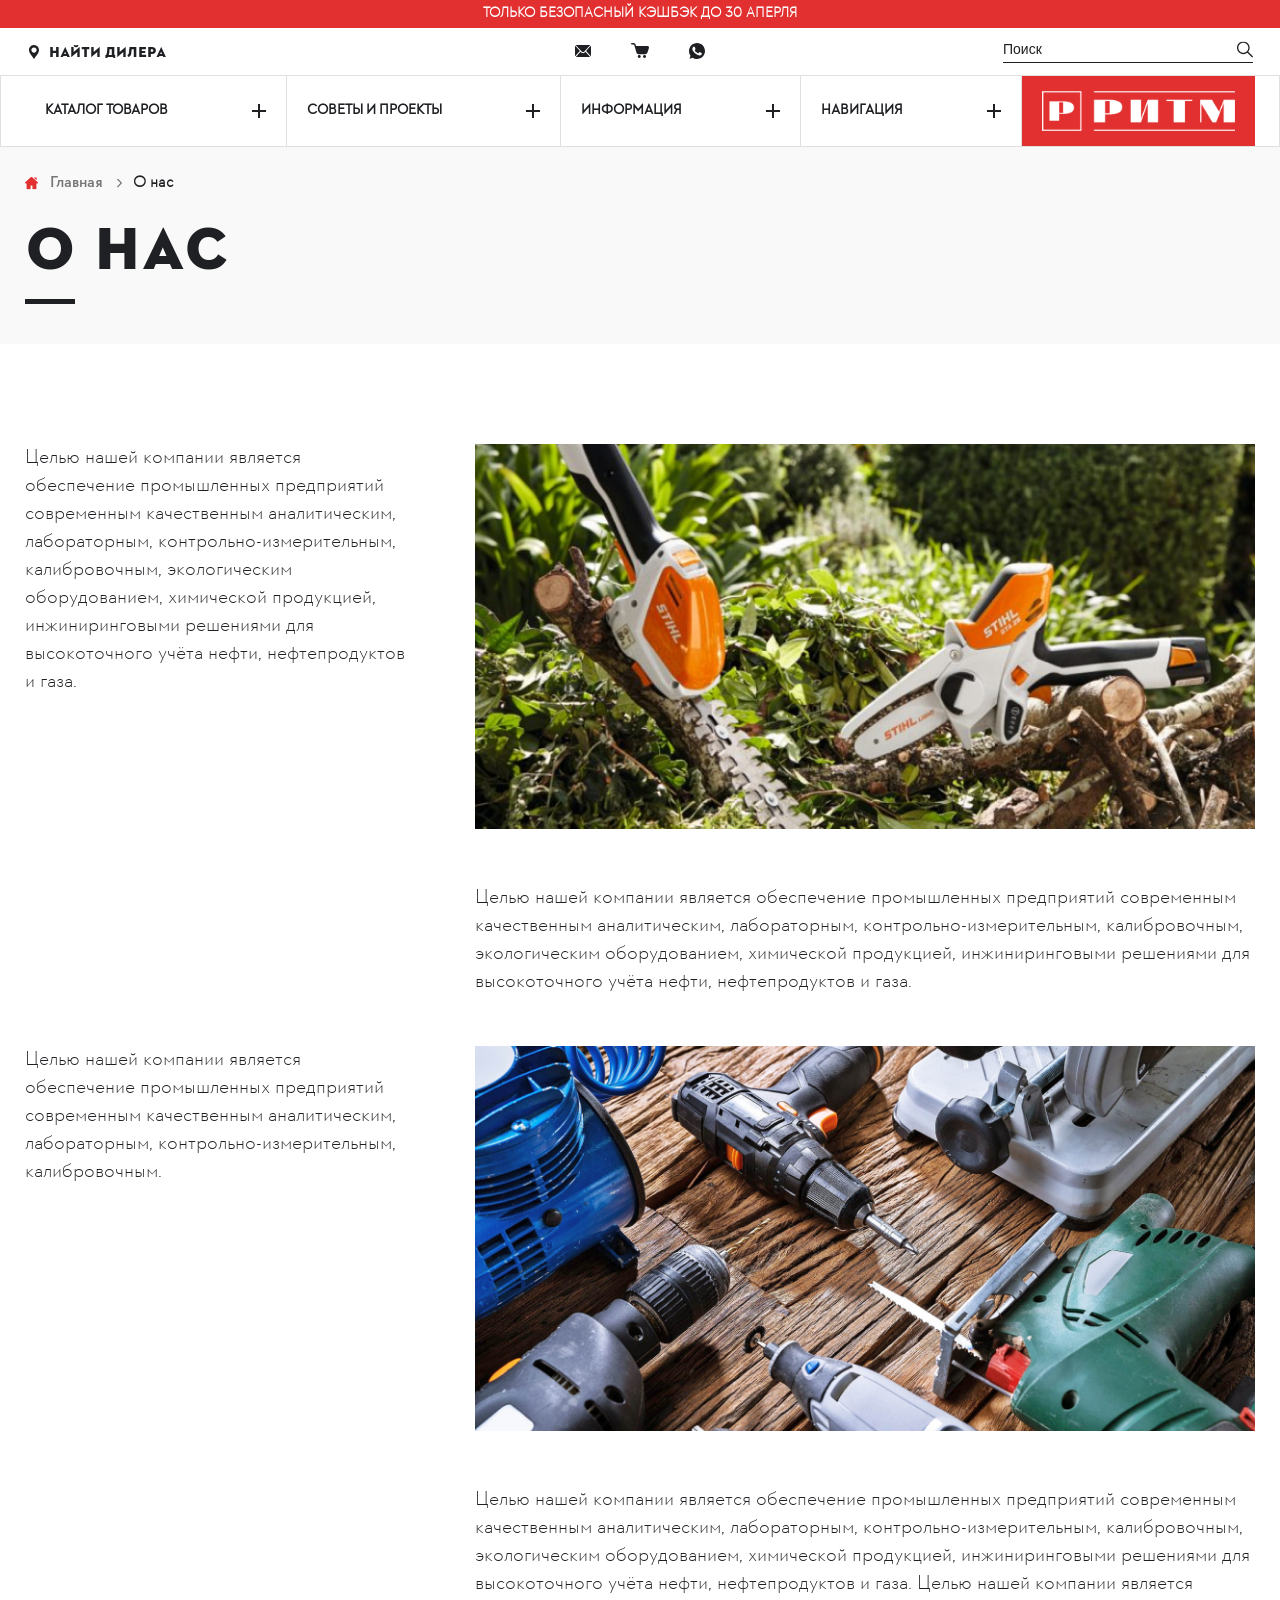
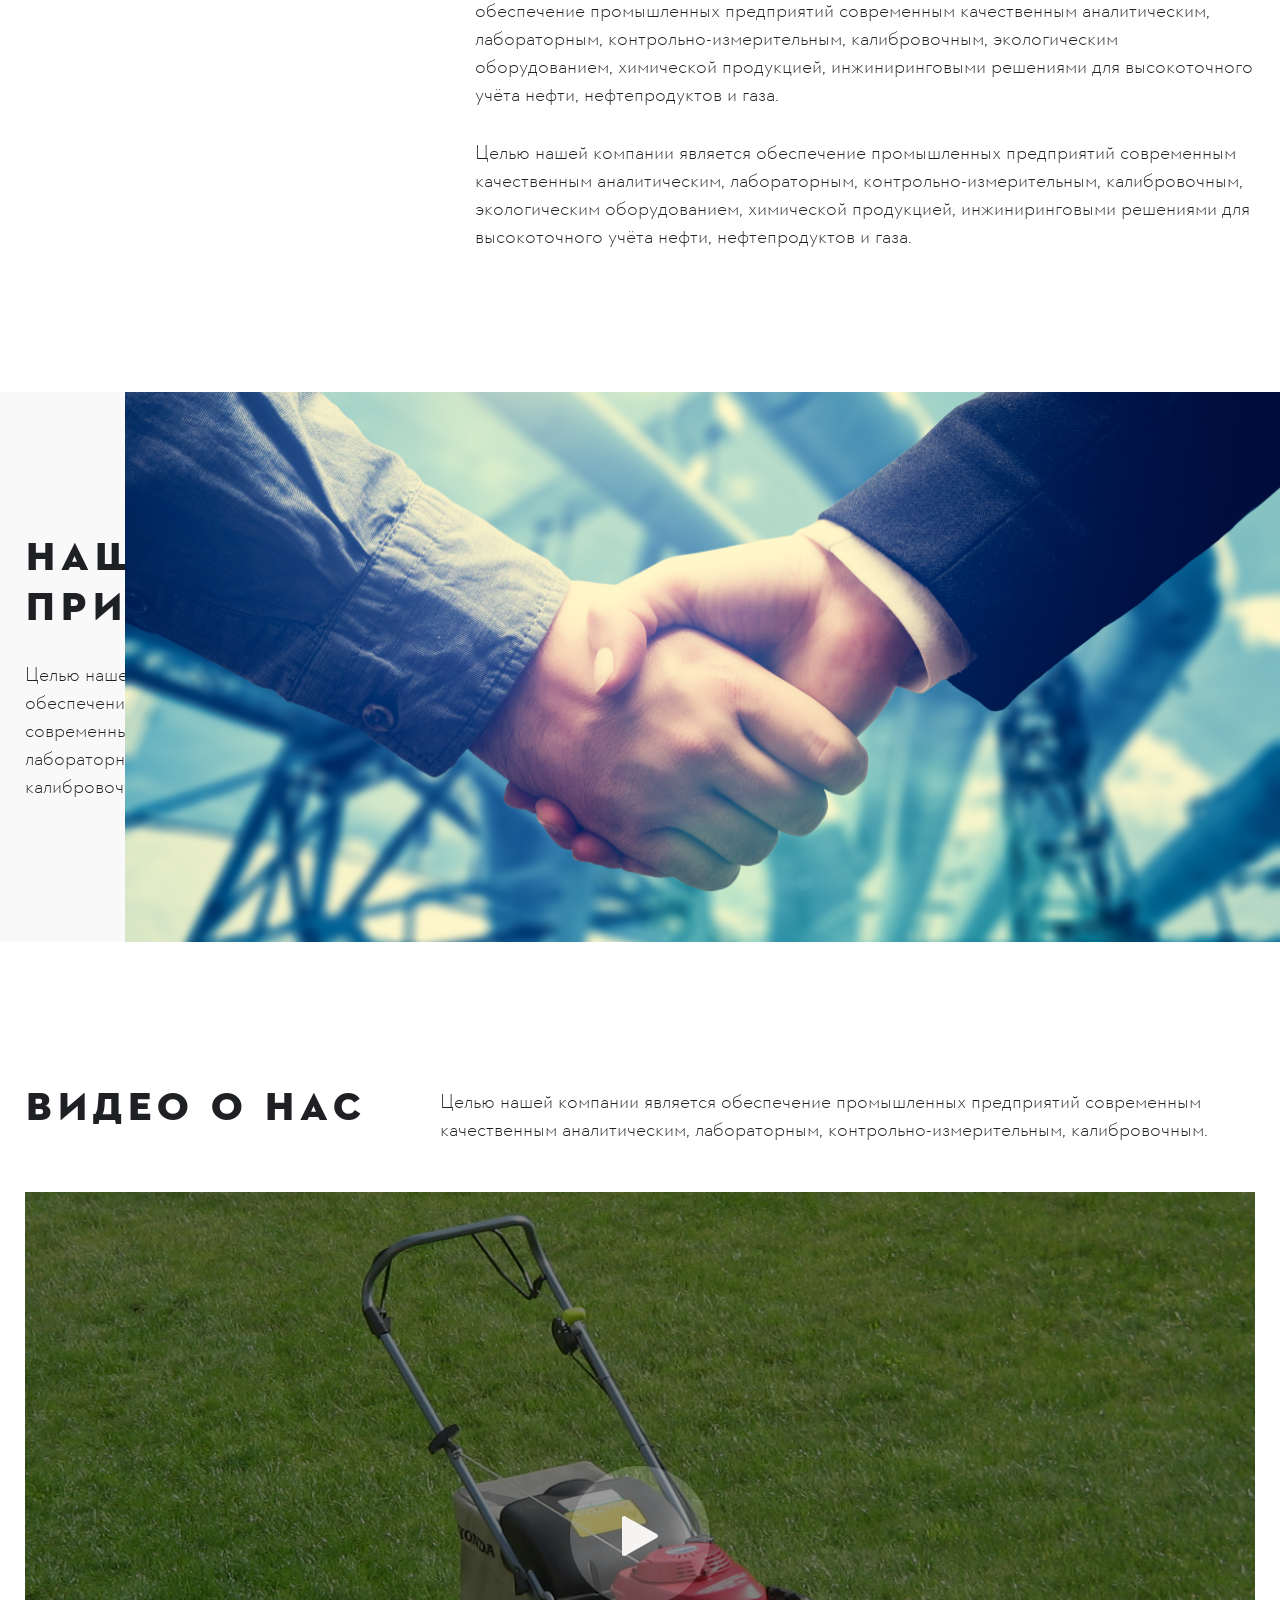
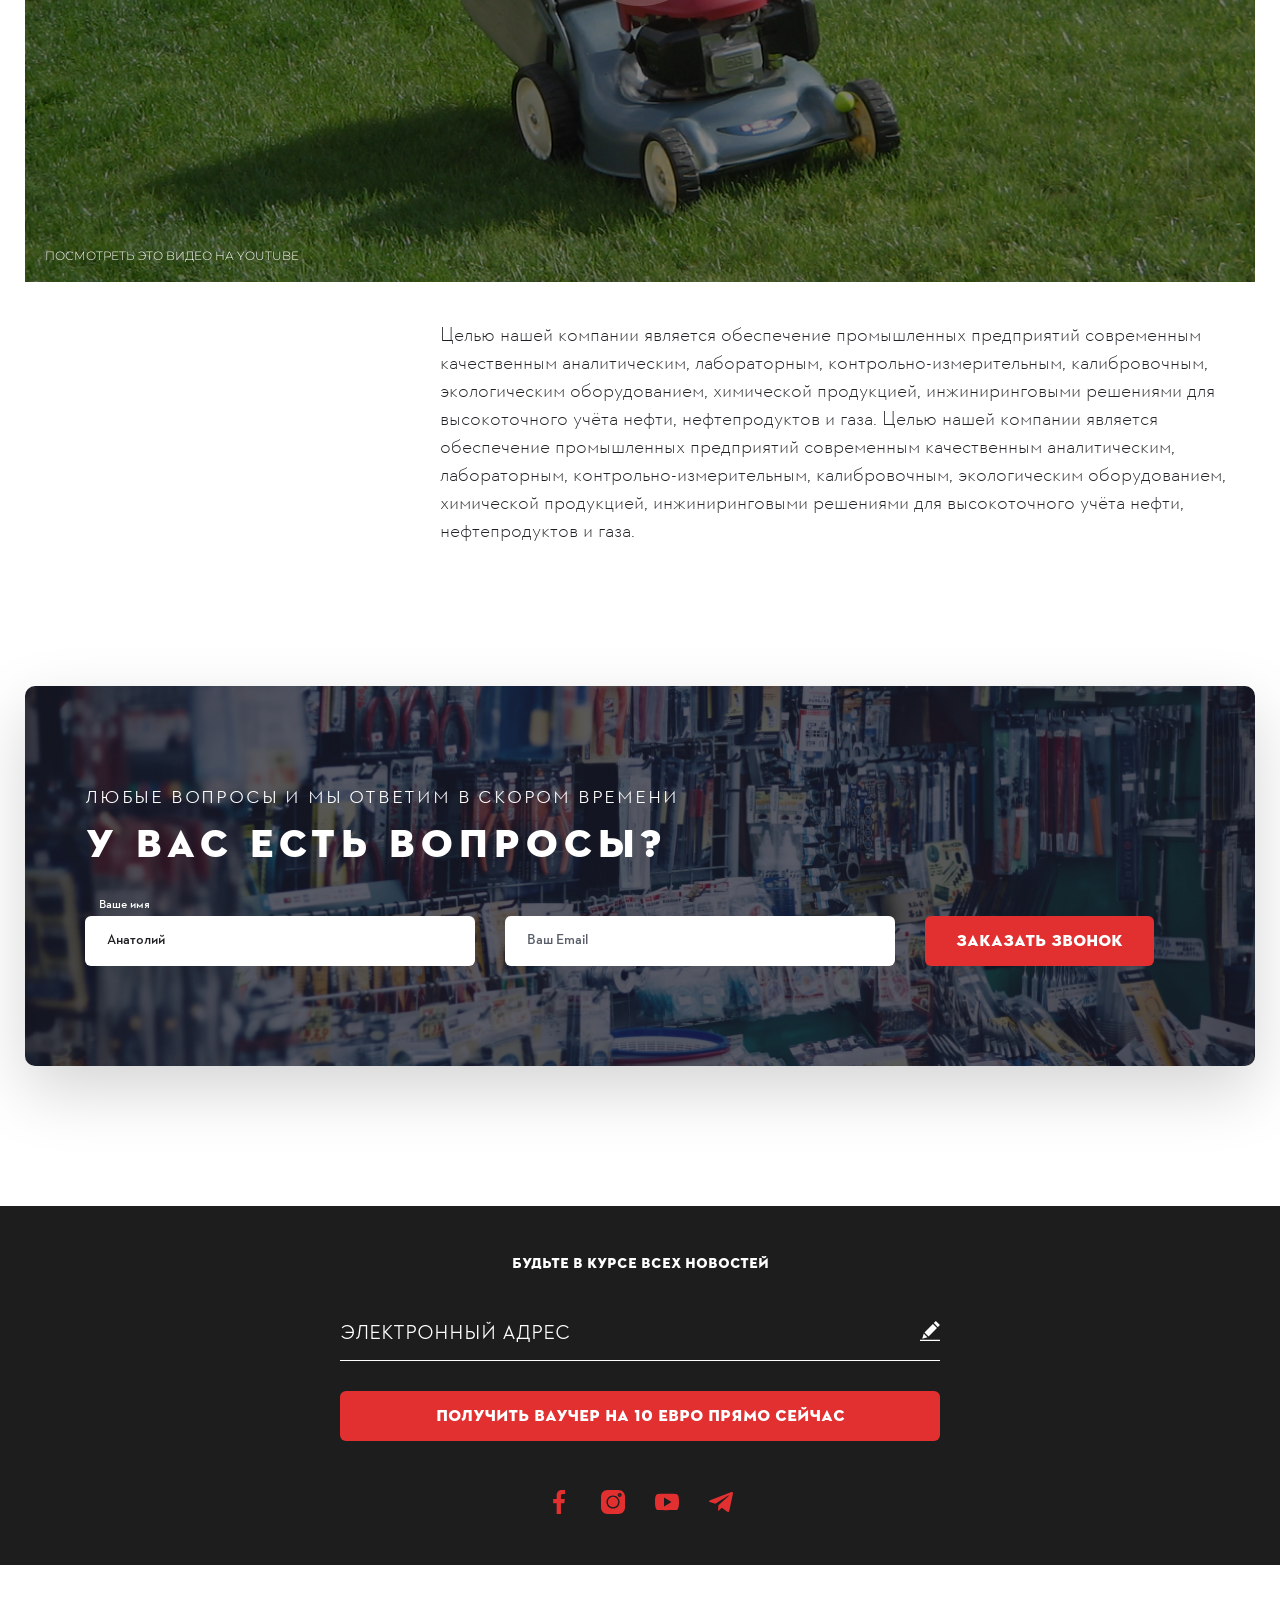
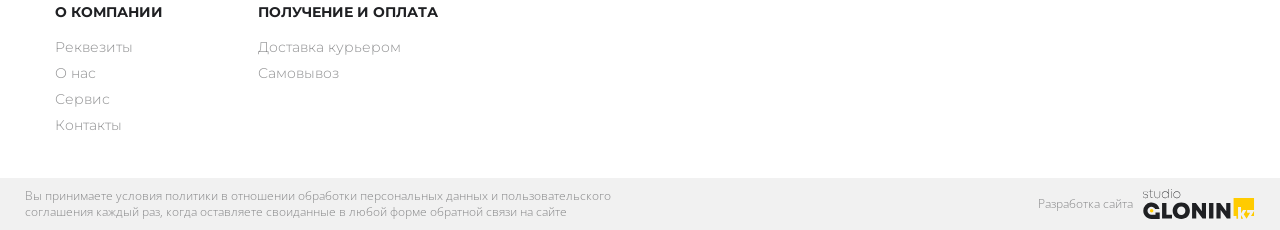
==== about.html @ a1e3f162 "Add files via upload" ====
<!DOCTYPE html>
<html lang="en">

<head>
    <meta charset="UTF-8">
    <meta http-equiv="X-UA-Compatible" content="IE=edge">
    <meta name="viewport" content="width=device-width, initial-scale=1.0">
    <title>Document</title>
    <link rel="stylesheet" href="css/style.min.css">
    <link rel="preconnect" href="https://fonts.googleapis.com">
    <link rel="preconnect" href="https://fonts.gstatic.com" crossorigin>
    <link
        href="https://fonts.googleapis.com/css2?family=Montserrat:wght@300;400;500;600;700&family=Open+Sans&family=Stint+Ultra+Expanded&display=swap"
        rel="stylesheet">
    <link rel="stylesheet" href="https://cdn.jsdelivr.net/npm/@fancyapps/ui@4.0/dist/fancybox.css" />
</head>

<body>

    <header class="header">
        <div class="header__top">
            <div class="container">
                <p class="header__top-text">
                    только безопасный кэшбэк до 30 аперля
                </p>
            </div>
        </div>
        <div class="header__body header-body">
            <div class="container">
                <div class="header-body__inner">
                    <a class="header-body__link" href="#">
                        <svg width="14" height="14" viewBox="0 0 14 14" fill="none" xmlns="http://www.w3.org/2000/svg">
                            <g clip-path="url(#clip0_101_7760)">
                                <path
                                    d="M7.17683 0.00291797C4.33372 -0.0928965 1.9989 2.18329 1.9989 5.00476C1.9989 8.20681 5.07178 10.5306 6.79412 13.8726C6.88157 14.0423 7.12583 14.0425 7.21358 13.8729C8.77169 10.8658 11.4347 8.84933 11.9282 5.95233C12.4392 2.95449 10.2161 0.105384 7.17683 0.00291797ZM7.0036 7.62626C5.55581 7.62626 4.3821 6.45252 4.3821 5.00476C4.3821 3.55699 5.55584 2.38326 7.0036 2.38326C8.4514 2.38326 9.62513 3.55699 9.62513 5.00476C9.62513 6.45252 8.4514 7.62626 7.0036 7.62626Z"
                                    fill="#1F2023" />
                            </g>
                            <defs>
                                <clipPath id="clip0_101_7760">
                                    <rect width="14" height="14" fill="white" />
                                </clipPath>
                            </defs>
                        </svg>
                        <span>
                            Найти дилера
                        </span>
                    </a>

                    <ul class="header-body__list header-body-list">
                        <li class="header-body-list__item">
                            <a class="header-body-list__link" href="#">
                                <svg width="16" height="12" viewBox="0 0 16 12" fill="none"
                                    xmlns="http://www.w3.org/2000/svg">
                                    <g clip-path="url(#clip0_111_72944)">
                                        <path
                                            d="M0.821838 0.0999147C1.04996 0.0665906 1.27809 0.00660731 1.50934 0.00660731C5.04371 -5.75085e-05 8.58121 0.0032749 12.1187 0.0032749C12.925 0.0032749 13.7343 -0.00338992 14.5406 0.00660731C14.7531 0.00993971 14.9687 0.069923 15.1812 0.103247C15.1843 0.123242 15.1843 0.139904 15.1875 0.159898C15.1531 0.199887 15.1187 0.239876 15.0843 0.276532C13.075 2.40927 11.0687 4.53868 9.05934 6.66809C8.62809 7.12796 8.11559 7.30125 7.53434 7.07131C7.33121 6.99133 7.13121 6.85137 6.97809 6.68808C4.94059 4.54535 2.91559 2.39261 0.890588 0.239876C0.868713 0.216549 0.849963 0.18989 0.828088 0.166563C0.824963 0.146568 0.824963 0.123242 0.821838 0.0999147Z"
                                            fill="#1F2023" />
                                        <path
                                            d="M0.875 11.88C2.45625 10.1605 4.04375 8.43432 5.64687 6.69147C5.87812 6.93807 6.0875 7.16134 6.29375 7.38461C6.61562 7.73118 6.99063 7.98444 7.44063 8.09441C8.30625 8.30435 9.05625 8.06442 9.69063 7.40794C9.90625 7.18466 10.1156 6.95139 10.3469 6.7048C11.9438 8.44431 13.5344 10.1738 15.125 11.9034C14.9656 11.93 14.75 11.99 14.5344 11.9933C13.3938 12.0033 12.2531 11.9967 11.1125 11.9967C7.90938 11.9967 4.70625 11.9967 1.50625 11.9967C1.26563 12 1.04063 11.9667 0.875 11.88Z"
                                            fill="#1F2023" />
                                        <path
                                            d="M0.178113 0.859802C1.76249 2.58266 3.34686 4.30551 4.89999 5.99504C3.34999 7.68124 1.75936 9.41076 0.156238 11.1536C0.0343628 10.9037 -1.2207e-05 10.6737 -1.2207e-05 10.4338C-1.2207e-05 9.0242 -1.2207e-05 7.61459 -1.2207e-05 6.20498C-1.2207e-05 4.66208 -0.00313721 3.11917 0.00311279 1.57627C0.00311279 1.343 0.0624878 1.10973 0.0937378 0.876464C0.124988 0.873132 0.149988 0.866467 0.178113 0.859802Z"
                                            fill="#1F2023" />
                                        <path
                                            d="M15.8969 0.87644C15.9312 1.07638 15.9968 1.27633 15.9968 1.47627C16.0031 4.49543 16.0031 7.51459 15.9968 10.5338C15.9968 10.7304 15.9312 10.927 15.8937 11.1236C15.875 11.1303 15.8531 11.1336 15.8344 11.1403C14.2469 9.41407 12.6594 7.68788 11.1 5.99168C12.6469 4.30882 14.2343 2.58263 15.8218 0.856445C15.8468 0.866443 15.8719 0.869775 15.8969 0.87644Z"
                                            fill="#1F2023" />
                                    </g>
                                    <defs>
                                        <clipPath id="clip0_111_72944">
                                            <rect width="16" height="12" fill="white" />
                                        </clipPath>
                                    </defs>
                                </svg>
                            </a>
                        </li>
                        <li class="header-body-list__item">
                            <a class="header-body-list__link" href="#">
                                <svg width="18" height="15" viewBox="0 0 18 15" fill="none"
                                    xmlns="http://www.w3.org/2000/svg">
                                    <g clip-path="url(#clip0_111_72954)">
                                        <path
                                            d="M10.9371 11.251C9.8543 11.251 8.77148 11.251 7.68516 11.251C6.53555 11.251 5.75859 10.6677 5.43164 9.56439C4.69688 7.0802 3.96563 4.59952 3.23086 2.11533C3.10078 1.66207 2.89688 1.51098 2.41875 1.51098C1.88086 1.51098 1.33945 1.51098 0.801562 1.51098C0.333984 1.50746 0 1.19123 0 0.759045C0 0.333887 0.326953 0.0106261 0.783984 0.00711238C1.45898 0.00711238 2.13398 -0.024511 2.80195 0.0387357C3.68789 0.126578 4.29961 0.632552 4.60195 1.47584C4.76016 1.92208 4.8832 2.37886 5.00625 2.83564C5.04492 2.97971 5.1082 3.01133 5.24883 3.01133C8.97539 3.00782 12.6984 3.01133 16.425 3.0043C16.875 3.0043 17.2723 3.12025 17.5852 3.45054C17.993 3.87921 18.0914 4.38167 17.9121 4.94387C17.4621 6.35989 17.0191 7.77591 16.5727 9.19193C16.4988 9.42032 16.4426 9.65574 16.3477 9.87359C15.9855 10.7239 15.3387 11.2088 14.4141 11.2369C13.2539 11.2685 12.0938 11.2439 10.9336 11.2439C10.9371 11.2474 10.9371 11.251 10.9371 11.251Z"
                                            fill="#1F2023" />
                                        <path
                                            d="M8.2547 12.0063C9.08439 12.0063 9.74533 12.6704 9.74533 13.5031C9.74533 14.3324 9.07736 15 8.2547 15.0035C7.42501 15.0035 6.7465 14.3253 6.75001 13.4961C6.75353 12.6704 7.42501 12.0063 8.2547 12.0063Z"
                                            fill="#1F2023" />
                                        <path
                                            d="M13.5035 15C12.6809 15 12.0059 14.3324 11.9988 13.5102C11.9918 12.6844 12.6738 12.0028 13.507 12.0063C14.3332 12.0098 15.0047 12.6809 15.0047 13.5031C15.0012 14.3253 14.3262 15 13.5035 15Z"
                                            fill="#1F2023" />
                                    </g>
                                    <defs>
                                        <clipPath id="clip0_111_72954">
                                            <rect width="18" height="15" fill="white" />
                                        </clipPath>
                                    </defs>
                                </svg>
                            </a>
                        </li>
                        <li class="header-body-list__item">
                            <a class="header-body-list__link" href="#">
                                <svg width="16" height="16" viewBox="0 0 16 16" fill="none"
                                    xmlns="http://www.w3.org/2000/svg">
                                    <g clip-path="url(#clip0_111_72950)">
                                        <path
                                            d="M8.002 0H7.998C3.587 0 0 3.588 0 8C0 9.75 0.564 11.372 1.523 12.689L0.526 15.661L3.601 14.678C4.866 15.516 6.375 16 8.002 16C12.413 16 16 12.411 16 8C16 3.589 12.413 0 8.002 0ZM12.657 11.297C12.464 11.842 11.698 12.294 11.087 12.426C10.669 12.515 10.123 12.586 8.285 11.824C5.934 10.85 4.42 8.461 4.302 8.306C4.189 8.151 3.352 7.041 3.352 5.893C3.352 4.745 3.935 4.186 4.17 3.946C4.363 3.749 4.682 3.659 4.988 3.659C5.087 3.659 5.176 3.664 5.256 3.668C5.491 3.678 5.609 3.692 5.764 4.063C5.957 4.528 6.427 5.676 6.483 5.794C6.54 5.912 6.597 6.072 6.517 6.227C6.442 6.387 6.376 6.458 6.258 6.594C6.14 6.73 6.028 6.834 5.91 6.98C5.802 7.107 5.68 7.243 5.816 7.478C5.952 7.708 6.422 8.475 7.114 9.091C8.007 9.886 8.731 10.14 8.99 10.248C9.183 10.328 9.413 10.309 9.554 10.159C9.733 9.966 9.954 9.646 10.179 9.331C10.339 9.105 10.541 9.077 10.753 9.157C10.969 9.232 12.112 9.797 12.347 9.914C12.582 10.032 12.737 10.088 12.794 10.187C12.85 10.286 12.85 10.751 12.657 11.297Z"
                                            fill="#1F2023" />
                                    </g>
                                    <defs>
                                        <clipPath id="clip0_111_72950">
                                            <rect width="16" height="16" fill="white" />
                                        </clipPath>
                                    </defs>
                                </svg>
                            </a>
                        </li>
                    </ul>
                    <form class="header-body__form" action="#">
                        <input class="header-body__form-input" type="text" placeholder="Поиск">
                        <button class="header-body__form-btn" type="submit">
                            <svg width="16" height="16" viewBox="0 0 16 16" fill="none"
                                xmlns="http://www.w3.org/2000/svg">
                                <g clip-path="url(#clip0_101_7793)">
                                    <path
                                        d="M15.8045 14.8627L11.2545 10.3128C12.1359 9.22411 12.6665 7.84078 12.6665 6.33414C12.6665 2.84217 9.82522 0.000854492 6.33325 0.000854492C2.84128 0.000854492 0 2.84214 0 6.33411C0 9.82607 2.84132 12.6674 6.33328 12.6674C7.83992 12.6674 9.22325 12.1367 10.3119 11.2554L14.8619 15.8054C14.9919 15.9354 15.1625 16.0007 15.3332 16.0007C15.5039 16.0007 15.6745 15.9354 15.8045 15.8054C16.0652 15.5447 16.0652 15.1234 15.8045 14.8627ZM6.33328 11.3341C3.57597 11.3341 1.33333 9.09142 1.33333 6.33411C1.33333 3.57679 3.57597 1.33415 6.33328 1.33415C9.0906 1.33415 11.3332 3.57679 11.3332 6.33411C11.3332 9.09142 9.09057 11.3341 6.33328 11.3341Z"
                                        fill="#1F2023" />
                                </g>
                                <defs>
                                    <clipPath id="clip0_101_7793">
                                        <rect width="16" height="16" fill="white" />
                                    </clipPath>
                                </defs>
                            </svg>
                        </button>
                    </form>
                </div>
            </div>
        </div>
        <div class="header__bottom header-bottom">
            <div class="container">
                <div class="header-bottom__inner">
                    <nav class="header-bottom__menu menu">
                        <ul class="menu__list menu-list">
                            <li class="menu-list__item">
                                <div class="menu-list__top">
                                    <p class="menu-list__top-text">
                                        Каталог товаров
                                    </p>
                                    <svg width="14" height="14" viewBox="0 0 14 14" fill="none"
                                        xmlns="http://www.w3.org/2000/svg">
                                        <rect y="6" width="14" height="2" fill="#1F2023" />
                                        <rect x="8" width="14" height="2" transform="rotate(90 8 0)" fill="#1F2023" />
                                    </svg>
                                </div>
                            </li>
                            <li class="menu-list__item">
                                <div class="menu-list__top">
                                    <p class="menu-list__top-text">
                                        Советы и проекты
                                    </p>
                                    <svg width="14" height="14" viewBox="0 0 14 14" fill="none"
                                        xmlns="http://www.w3.org/2000/svg">
                                        <rect y="6" width="14" height="2" fill="#1F2023" />
                                        <rect x="8" width="14" height="2" transform="rotate(90 8 0)" fill="#1F2023" />
                                    </svg>
                                </div>
                            </li>
                            <li class="menu-list__item">
                                <div class="menu-list__top">
                                    <p class="menu-list__top-text">
                                        Информация
                                    </p>
                                    <svg width="14" height="14" viewBox="0 0 14 14" fill="none"
                                        xmlns="http://www.w3.org/2000/svg">
                                        <rect y="6" width="14" height="2" fill="#1F2023" />
                                        <rect x="8" width="14" height="2" transform="rotate(90 8 0)" fill="#1F2023" />
                                    </svg>
                                </div>
                            </li>
                            <li class="menu-list__item">
                                <div class="menu-list__top">
                                    <p class="menu-list__top-text">
                                        Навигация
                                    </p>
                                    <svg width="14" height="14" viewBox="0 0 14 14" fill="none"
                                        xmlns="http://www.w3.org/2000/svg">
                                        <rect y="6" width="14" height="2" fill="#1F2023" />
                                        <rect x="8" width="14" height="2" transform="rotate(90 8 0)" fill="#1F2023" />
                                    </svg>
                                </div>
                            </li>
                        </ul>
                    </nav>
                    <a class="header-bottom__logo logo" href="#">
                        <picture>
                            <img class="logo-img" src="images/logo.svg" alt="logo">
                        </picture>
                    </a>
                </div>
            </div>
        </div>
    </header>

    <div class="wrapper">
        <main class="main">
            <section class="main__heading-section heading-section">
                <div class="container">
                    <ul class="heading-section__breadcrumbs breadcrumbs">
                        <li class="breadcrumbs__item">
                            <a class="breadcrumbs__link" href="#">
                                Главная
                            </a>
                        </li>
                        <li class="breadcrumbs__item">
                            <p class="breadcrumbs__text">
                                О нас
                            </p>
                        </li>
                    </ul>
                    <h1 class="heading-section__title big-title">
                        О нас
                    </h1>
                </div>
            </section>
            <section class="main__about about">
                <div class="container">
                    <div class="about__inner">
                        <div class="about__box about-box">
                            <p class="about-box__text">
                                Целью нашей компании является обеспечение промышленных предприятий современным
                                качественным
                                аналитическим, лабораторным, контрольно-измерительным, калибровочным, экологическим
                                оборудованием, химической продукцией, инжиниринговыми решениями для высокоточного учёта
                                нефти, нефтепродуктов и газа.
                            </p>
                            <div class="about-box__body about-box-body">
                                <div class="about-box-body__img">
                                    <picture>
                                        <img class="about-box-body__img-image" src="images/about-img-1.png" alt="img">
                                    </picture>
                                </div>
                                <p class="about-box-body__text">
                                    Целью нашей компании является обеспечение промышленных предприятий современным
                                    качественным аналитическим, лабораторным, контрольно-измерительным, калибровочным,
                                    экологическим оборудованием, химической продукцией, инжиниринговыми решениями для
                                    высокоточного учёта нефти, нефтепродуктов и газа.
                                </p>
                            </div>
                        </div>
                        <div class="about__box about-box">
                            <p class="about-box__text">
                                Целью нашей компании является обеспечение промышленных предприятий современным
                                качественным
                                аналитическим, лабораторным, контрольно-измерительным, калибровочным.
                            </p>
                            <div class="about-box__body about-box-body">
                                <div class="about-box-body__img">
                                    <picture>
                                        <img class="about-box-body__img-image" src="images/about-img-2.png" alt="img">
                                    </picture>
                                </div>
                                <p class="about-box-body__text">
                                    Целью нашей компании является обеспечение промышленных предприятий современным
                                    качественным аналитическим, лабораторным, контрольно-измерительным, калибровочным,
                                    экологическим оборудованием, химической продукцией, инжиниринговыми решениями для
                                    высокоточного учёта нефти, нефтепродуктов и газа. Целью нашей компании является
                                    обеспечение промышленных предприятий современным качественным аналитическим,
                                    лабораторным, контрольно-измерительным, калибровочным, экологическим оборудованием,
                                    химической продукцией, инжиниринговыми решениями для высокоточного учёта нефти,
                                    нефтепродуктов и газа.
                                </p>
                                <p class="about-box-body__text">
                                    Целью нашей компании является обеспечение промышленных предприятий современным
                                    качественным аналитическим, лабораторным, контрольно-измерительным, калибровочным,
                                    экологическим оборудованием, химической продукцией, инжиниринговыми решениями для
                                    высокоточного учёта нефти, нефтепродуктов и газа.
                                </p>
                            </div>
                        </div>
                    </div>
                </div>
            </section>
            <section class="main__fundamental fundamental">
                <div class="big-container">
                    <div class="fundamental__inner">
                        <div class="container">
                            <div class="fundamental__body">
                                <h2 class="fundamental__body-title title">
                                    Наш принцип
                                </h2>
                                <p class="fundamental__body-text">
                                    Целью нашей компании является обеспечение промышленных предприятий современным
                                    качественным аналитическим, лабораторным, контрольно-измерительным, калибровочным.
                                </p>
                            </div>
                        </div>
                        <div class="fundamental__img">
                            <picture>
                                <img class="fundamental__img-image" src="images/fundamental-img.png" alt="img">
                            </picture>
                        </div>
                    </div>
                </div>
            </section>
            <section class="main__about-video about-video">
                <div class="container">
                    <div class="about-video__top">
                        <h2 class="about-video__title title">
                            Видео о нас
                        </h2>
                        <p class="about-video__text">
                            Целью нашей компании является обеспечение промышленных предприятий современным качественным
                            аналитическим, лабораторным, контрольно-измерительным, калибровочным.
                        </p>
                    </div>
                    <div class="about-video__box about-video-box">
                        <picture>
                            <img class="about-video-box__img" src="images/about-video-img.png" alt="img">
                        </picture>
                        <a class="about-video-box__play-icon" data-fancybox href="https://www.youtube.com/watch?v=hs7W6ppLGto">
                            <svg width="140" height="140" viewBox="0 0 140 140" fill="none"
                                xmlns="http://www.w3.org/2000/svg">
                                <circle opacity="0.2" cx="70" cy="70" r="70" fill="white" />
                                <g clip-path="url(#clip0_107_56891)">
                                    <path
                                        d="M52.0078 69.9887C52.0078 64.079 52.0078 58.1614 52 52.2517C52 51.6107 52.1329 51.0401 52.6019 50.5789C53.2664 49.93 54.181 49.8128 55.0487 50.2974C57.3078 51.5638 59.5669 52.8302 61.8261 54.1044C70.1122 58.7633 78.4061 63.4301 86.6922 68.0891C87.4192 68.4956 87.9586 69.0037 88.0055 69.887C88.0524 70.7938 87.6224 71.4192 86.8485 71.8491C84.5581 73.1311 82.2677 74.4288 79.9773 75.7108C71.699 80.3698 63.4208 85.0131 55.1503 89.6877C53.8136 90.446 52.383 89.7581 52.0782 88.5386C52.0078 88.265 52.0078 87.968 52.0078 87.6865C52 81.7846 52.0078 75.8906 52.0078 69.9887Z"
                                        fill="#F5F4F2" />
                                </g>
                                <defs>
                                    <clipPath id="clip0_107_56891">
                                        <rect width="36.0055" height="40" fill="white" transform="translate(52 50)" />
                                    </clipPath>
                                </defs>
                            </svg>
                        </a>
                        <a class="about-video-box__link" href="#">
                            Посмотреть это видео на YouTube
                        </a>
                    </div>
                    <p class="about-video__text">
                        Целью нашей компании является обеспечение промышленных предприятий современным качественным
                        аналитическим, лабораторным, контрольно-измерительным, калибровочным, экологическим
                        оборудованием, химической продукцией, инжиниринговыми решениями для высокоточного учёта нефти,
                        нефтепродуктов и газа. Целью нашей компании является обеспечение промышленных предприятий
                        современным качественным аналитическим, лабораторным, контрольно-измерительным, калибровочным,
                        экологическим оборудованием, химической продукцией, инжиниринговыми решениями для высокоточного
                        учёта нефти, нефтепродуктов и газа.
                    </p>
                </div>
            </section>
            <section class="main__questions questions">
                <div class="container">
                    <div class="questions__inner">
                        <p class="questions__text">
                            Любые вопросы и мы ответим в скором времени
                        </p>
                        <h2 class="questions__title title">
                            У Вас есть вопросы?
                        </h2>
                        <form class="questions__form questions-form" action="#">
                            <div class="questions-form__box">
                                <label class="questions-form__box-text" for="">
                                    Ваше имя
                                </label>
                                <input class="questions-form__box-input" type="text" value="Анатолий">
                            </div>
                            <div class="questions-form__box">
                                <label class="questions-form__box-text" for="">

                                </label>
                                <input class="questions-form__box-input" type="email" placeholder="Ваш Email">
                            </div>
                            <button class="questions-form__btn btn" type="submit">
                                заказать звонок
                            </button>
                        </form>
                        <picture>
                            <img class="questions__bg-img" src="images/question-bg-img.png" alt="img">
                        </picture>
                    </div>
                </div>
            </section>
        </main>
        <footer class="footer">
            <div class="footer__top footer-top">
                <div class="container">
                    <div class="footer-top__inner">
                        <h4 class="footer-top__title">
                            Будьте в курсе всех новостей
                        </h4>
                        <form class="footer-top__form footer-top-form" action="#">
                            <div class="footer-top-form__inner">
                                <input class="footer-top-form__input" type="text" placeholder="Электронный адрес">
                                <button class="footer-top-form__btn">
                                    <svg width="20" height="20" viewBox="0 0 20 20" fill="none"
                                        xmlns="http://www.w3.org/2000/svg">
                                        <path
                                            d="M8.5676 15.4681C7.20894 14.1095 5.84135 12.7419 4.49609 11.3966C7.29833 8.59437 10.1095 5.78319 12.9162 2.98096C14.257 4.32174 15.6291 5.69381 16.9832 7.05247C14.1855 9.84576 11.3788 12.6569 8.5676 15.4681Z"
                                            fill="white" />
                                        <path
                                            d="M0 19.9419C0 19.5531 0 19.1821 0 18.8022C6.66816 18.8022 13.3274 18.8022 20 18.8022C20 19.1777 20 19.5531 20 19.9419C13.3363 19.9419 6.67709 19.9419 0 19.9419Z"
                                            fill="white" />
                                        <path
                                            d="M13.7877 2.06034C14.4626 1.38547 15.1687 0.683799 15.857 0C17.2157 1.35866 18.5833 2.73073 19.9419 4.08939C19.2626 4.76425 18.5564 5.46592 17.8726 6.14525C16.5274 4.8 15.1553 3.42793 13.7877 2.06034Z"
                                            fill="white" />
                                        <path
                                            d="M7.50388 16.2056C5.7698 16.7106 4.00891 17.2246 2.19885 17.752C2.72623 15.9374 3.24019 14.1765 3.74522 12.438C4.99662 13.6894 6.24801 14.9453 7.50388 16.2056Z"
                                            fill="white" />
                                    </svg>
                                </button>
                            </div>
                            <button class="footer-top-form__button btn" type="submit">
                                Получить ваучер на 10 евро прямо сейчас
                            </button>
                        </form>
                        <ul class="footer-top__socials socials">
                            <li class="socials__item">
                                <a class="socials__link" href="#">
                                    <svg width="24" height="24" viewBox="0 0 24 24" fill="none"
                                        xmlns="http://www.w3.org/2000/svg">
                                        <g clip-path="url(#clip0_101_6539)">
                                            <path
                                                d="M15.997 3.985H18.188V0.169C17.81 0.117 16.51 0 14.996 0C11.837 0 9.67301 1.987 9.67301 5.639V9H6.18701V13.266H9.67301V24H13.947V13.267H17.292L17.823 9.001H13.946V6.062C13.947 4.829 14.279 3.985 15.997 3.985Z"
                                                fill="#E23030" />
                                        </g>
                                        <defs>
                                            <clipPath id="clip0_101_6539">
                                                <rect width="24" height="24" fill="white" />
                                            </clipPath>
                                        </defs>
                                    </svg>
                                </a>
                            </li>
                            <li class="socials__item">
                                <a class="socials__link" href="#">
                                    <svg width="24" height="24" viewBox="0 0 24 24" fill="none"
                                        xmlns="http://www.w3.org/2000/svg">
                                        <g clip-path="url(#clip0_101_6547)">
                                            <path
                                                d="M17.5034 0H6.49657C2.9143 0 0 2.9143 0 6.49657V17.5036C0 21.0857 2.9143 24 6.49657 24H17.5036C21.0857 24 24 21.0857 24 17.5036V6.49657C24 2.9143 21.0857 0 17.5034 0V0ZM12 18.5623C8.38145 18.5623 5.43767 15.6185 5.43767 12C5.43767 8.38145 8.38145 5.43767 12 5.43767C15.6185 5.43767 18.5623 8.38145 18.5623 12C18.5623 15.6185 15.6185 18.5623 12 18.5623V18.5623ZM18.7192 6.98528C17.6499 6.98528 16.7801 6.11553 16.7801 5.04619C16.7801 3.97686 17.6499 3.10693 18.7192 3.10693C19.7885 3.10693 20.6585 3.97686 20.6585 5.04619C20.6585 6.11553 19.7885 6.98528 18.7192 6.98528Z"
                                                fill="#E23030" />
                                            <path
                                                d="M12 6.84473C9.15747 6.84473 6.84467 9.15734 6.84467 12C6.84467 14.8426 9.15747 17.1554 12 17.1554C14.8427 17.1554 17.1553 14.8426 17.1553 12C17.1553 9.15734 14.8427 6.84473 12 6.84473V6.84473Z"
                                                fill="#E23030" />
                                            <path
                                                d="M18.7192 4.51416C18.4258 4.51416 18.1871 4.75293 18.1871 5.04626C18.1871 5.3396 18.4258 5.57837 18.7192 5.57837C19.0127 5.57837 19.2515 5.33978 19.2515 5.04626C19.2515 4.75275 19.0127 4.51416 18.7192 4.51416Z"
                                                fill="#E23030" />
                                        </g>
                                        <defs>
                                            <clipPath id="clip0_101_6547">
                                                <rect width="24" height="24" fill="white" />
                                            </clipPath>
                                        </defs>
                                    </svg>
                                </a>
                            </li>
                            <li class="socials__item">
                                <a class="socials__link" href="#">
                                    <svg width="24" height="24" viewBox="0 0 24 24" fill="none"
                                        xmlns="http://www.w3.org/2000/svg">
                                        <path
                                            d="M22.98 5.34C22.329 4.182 21.6225 3.969 20.184 3.888C18.747 3.7905 15.1335 3.75 12.003 3.75C8.8665 3.75 5.2515 3.7905 3.816 3.8865C2.3805 3.969 1.6725 4.1805 1.0155 5.34C0.345 6.4965 0 8.4885 0 11.9955C0 11.9985 0 12 0 12C0 12.003 0 12.0045 0 12.0045V12.0075C0 15.4995 0.345 17.5065 1.0155 18.651C1.6725 19.809 2.379 20.019 3.8145 20.1165C5.2515 20.2005 8.8665 20.25 12.003 20.25C15.1335 20.25 18.747 20.2005 20.1855 20.118C21.624 20.0205 22.3305 19.8105 22.9815 18.6525C23.658 17.508 24 15.501 24 12.009C24 12.009 24 12.0045 24 12.0015C24 12.0015 24 11.9985 24 11.997C24 8.4885 23.658 6.4965 22.98 5.34ZM9 16.5V7.5L16.5 12L9 16.5Z"
                                            fill="#E23030" />
                                    </svg>
                                </a>
                            </li>
                            <li class="socials__item">
                                <a class="socials__link" href="#">
                                    <svg width="24" height="24" viewBox="0 0 24 24" fill="none"
                                        xmlns="http://www.w3.org/2000/svg">
                                        <g clip-path="url(#clip0_101_6545)">
                                            <path
                                                d="M9.41699 15.1809L9.01999 20.7649C9.58799 20.7649 9.83399 20.5209 10.129 20.2279L12.792 17.6829L18.31 21.7239C19.322 22.2879 20.035 21.9909 20.308 20.7929L23.93 3.82092L23.931 3.81992C24.252 2.32392 23.39 1.73892 22.404 2.10592L1.11399 10.2569C-0.339005 10.8209 -0.317005 11.6309 0.866994 11.9979L6.30999 13.6909L18.953 5.77991C19.548 5.38591 20.089 5.60391 19.644 5.99791L9.41699 15.1809Z"
                                                fill="#E23030" />
                                        </g>
                                        <defs>
                                            <clipPath id="clip0_101_6545">
                                                <rect width="24" height="24" fill="white" />
                                            </clipPath>
                                        </defs>
                                    </svg>
                                </a>
                            </li>
                        </ul>
                    </div>
                </div>
            </div>
            <div class="footer__content footer-content">
                <div class="container">
                    <div class="footer-content__inner">
                        <nav class="footer-content__navigation footer-content-navigation">
                            <ul class="footer-content-navigation__list">
                                <li class="footer-content-navigation__list-item">
                                    <h4 class="footer-content-navigation__title">
                                        О компании
                                    </h4>
                                </li>
                                <li class="footer-content-navigation__list-item">
                                    <a class="footer-content-navigation__list-link" href="#">
                                        Реквезиты
                                    </a>
                                </li>
                                <li class="footer-content-navigation__list-item">
                                    <a class="footer-content-navigation__list-link" href="#">
                                        О нас
                                    </a>
                                </li>
                                <li class="footer-content-navigation__list-item">
                                    <a class="footer-content-navigation__list-link" href="#">
                                        Сервис
                                    </a>
                                </li>
                                <li class="footer-content-navigation__list-item">
                                    <a class="footer-content-navigation__list-link" href="#">
                                        Контакты
                                    </a>
                                </li>
                            </ul>
                            <ul class="footer-content-navigation__list">
                                <li class="footer-content-navigation__list-item">
                                    <h4 class="footer-content-navigation__title">
                                        Получение и оплата
                                    </h4>
                                </li>
                                <li class="footer-content-navigation__list-item">
                                    <a class="footer-content-navigation__list-link" href="#">
                                        Доставка курьером
                                    </a>
                                </li>
                                <li class="footer-content-navigation__list-item">
                                    <a class="footer-content-navigation__list-link" href="#">
                                        Самовывоз
                                    </a>
                                </li>
                            </ul>
                        </nav>
                    </div>
                </div>
            </div>
            <div class="footer__bottom footer-bottom">
                <div class="container">
                    <div class="footer-bottom__inner">
                        <p class="footer-bottom__text">
                            Вы принимаете условия политики в отношении обработки персональных данных и пользовательского
                            соглашения каждый раз, когда оставляете своиданные в любой форме обратной связи на сайте
                        </p>
                        <div class="footer-bottom__box">
                            <p class="footer-bottom__box-text">
                                Разработка сайта
                            </p>
                            <a class="footer-bottom__box-logo" href="#">
                                <img src="images/creators-logo.svg" alt="creators-logo">
                            </a>
                        </div>
                    </div>
                </div>
            </div>
        </footer>
    </div>

    <script src="https://ajax.googleapis.com/ajax/libs/jquery/3.6.3/jquery.min.js"></script>
    <script src="https://cdn.jsdelivr.net/npm/@fancyapps/ui@4.0/dist/fancybox.umd.js"></script>
    <script src="js/main.min.js"></script>
</body>

</html>
---- css/style.min.css ----
@font-face{font-family:"STIHL Contraface Display Title";src:local("☺"),url("../fonts/STIHLContrafaceDisplayTitling.woff") format("woff"),url("../fonts/STIHLContrafaceDisplayTitling.ttf") format("truetype");font-weight:900;font-style:normal}@font-face{font-family:"STIHL Contraface Text Bold";src:local("☺"),url("../fonts/STIHLContrafaceText-Bold.woff") format("woff"),url("../fonts/STIHLContrafaceText-Bold.ttf") format("truetype");font-weight:700;font-style:normal}@font-face{font-family:"STIHL Contraface Text Demi";src:local("☺"),url("../fonts/STIHLContrafaceTextDemi.woff") format("woff"),url("../fonts/STIHLContrafaceTextDemi.ttf") format("truetype");font-weight:600;font-style:normal}@font-face{font-family:"STIHL Contraface Display Medium";src:local("☺"),url("../fonts/STIHLContrafaceDisplayMedium.woff") format("woff"),url("../fonts/STIHLContrafaceDisplayMedium.ttf") format("truetype");font-weight:600;font-style:normal}@font-face{font-family:"STIHL Contraface Text";src:local("☺"),url("../fonts/STIHLContrafaceText.woff") format("woff"),url("../fonts/STIHLContrafaceText.ttf") format("truetype");font-weight:400;font-style:normal}@font-face{font-family:"STIHL Contraface Text Light";src:local("☺"),url("../fonts/STIHLContrafaceTextLight.woff") format("woff"),url("../fonts/STIHLContrafaceTextLight.woff") format("truetype");font-weight:300;font-style:normal}*{padding:0;margin:0;border:0}*,*:before,*:after{-webkit-box-sizing:border-box;box-sizing:border-box}:focus,:active{outline:none}a:focus,a:active{outline:none}nav,footer,header,aside{display:block}html,body{height:100%;width:100%;font-size:100%;line-height:1;font-size:14px;-ms-text-size-adjust:100%;-moz-text-size-adjust:100%;-webkit-text-size-adjust:100%}input,button,textarea{font-family:inherit}input::-ms-clear{display:none}button{cursor:pointer}button::-moz-focus-inner{padding:0;border:0}a,a:visited{text-decoration:none}a:hover{text-decoration:none}ul li{list-style:none}img{vertical-align:top}h1,h2,h3,h4,h5,h6{font-size:inherit;font-weight:400}button{background:unset}html{font-size:1px}html,body{height:100%;background:#fff;font-family:"STIHL Contraface Display Title";font-weight:300}.wrapper{display:-webkit-box;display:-ms-flexbox;display:flex;-webkit-box-orient:vertical;-webkit-box-direction:normal;-ms-flex-direction:column;flex-direction:column;min-height:100%}.main{-webkit-box-flex:1;-ms-flex:1 0 auto;flex:1 0 auto}.footer{-webkit-box-flex:0;-ms-flex:0 0 auto;flex:0 0 auto}.container{max-width:1260rem;margin:0 auto;padding:0 15rem}.big-container{max-width:1920rem;margin:0 auto;padding:0}.big-title{font-weight:900;font-size:60rem;line-height:60rem;text-transform:uppercase;color:#1f2023;padding-bottom:25rem;position:relative}.big-title::before{content:"";width:50rem;height:5rem;position:absolute;left:0;bottom:0;right:0;background:#1f2023}.btn{background:#e23030;border-radius:6rem;padding:16rem 30rem;display:-webkit-box;display:-ms-flexbox;display:flex;-webkit-box-pack:center;-ms-flex-pack:center;justify-content:center;-webkit-box-align:center;-ms-flex-align:center;align-items:center;text-align:center;font-weight:900;font-size:16rem;line-height:16rem;text-transform:uppercase;color:#fff;-webkit-transition:background .3s,color .3s,border .3s;-o-transition:background .3s,color .3s,border .3s;transition:background .3s,color .3s,border .3s;border:1px solid rgba(0,0,0,0)}.btn:hover{background:#fff;color:#e23030;border:1px solid #e23030}p{font-family:"STIHL Contraface Text Light"}.title{font-weight:900;font-size:40px;line-height:50px;letter-spacing:.1em;text-transform:uppercase;margin-bottom:20px;color:#1f2023}.header__top{background:#e23030;padding:4rem 0;display:-webkit-box;display:-ms-flexbox;display:flex;-webkit-box-pack:center;-ms-flex-pack:center;justify-content:center;-webkit-box-align:center;-ms-flex-align:center;align-items:center;text-align:center;font-family:"STIHL Contraface Text"}.header__top-text{font-weight:700;font-size:14rem;line-height:20rem;text-transform:uppercase;color:#fff}.header-body{padding:12rem}.header-body__inner{display:-webkit-box;display:-ms-flexbox;display:flex;-webkit-box-align:center;-ms-flex-align:center;align-items:center}.header-body__link{display:-webkit-box;display:-ms-flexbox;display:flex;-webkit-box-align:center;-ms-flex-align:center;align-items:center;gap:8rem;font-weight:900;font-size:14rem;line-height:14rem;color:#1f2023}.header-body__form{font-family:"Stint Ultra Expanded",sans-serif;border-bottom:1rem solid #1f2023;position:relative;width:100%;max-width:250rem;margin-left:auto}.header-body__form-input{width:100%;padding:1rem 40rem 5rem 0;font-size:14rem;line-height:14rem;color:#1f2023}.header-body__form-input::-webkit-input-placeholder{font-size:14rem;line-height:14rem;color:#1f2023}.header-body__form-input::-moz-placeholder{font-size:14rem;line-height:14rem;color:#1f2023}.header-body__form-input:-ms-input-placeholder{font-size:14rem;line-height:14rem;color:#1f2023}.header-body__form-input::-ms-input-placeholder{font-size:14rem;line-height:14rem;color:#1f2023}.header-body__form-input::placeholder{font-size:14rem;line-height:14rem;color:#1f2023}.header-body__form-btn{position:absolute;right:0;top:50%;-webkit-transform:translateY(-50%);-ms-transform:translateY(-50%);transform:translateY(-50%)}.header-body-list{margin-left:auto;margin-right:auto;display:-webkit-box;display:-ms-flexbox;display:flex;-webkit-box-align:center;-ms-flex-align:center;align-items:center;gap:40rem;position:absolute;left:50%;-webkit-transform:translateX(-50%);-ms-transform:translateX(-50%);transform:translateX(-50%)}.header-bottom{border:1rem solid #e0e0e0}.header-bottom__inner{display:-webkit-box;display:-ms-flexbox;display:flex;width:100%}.menu{width:100%}.menu-list{display:-webkit-box;display:-ms-flexbox;display:flex;-webkit-box-align:center;-ms-flex-align:center;align-items:center}.menu-list__item{-webkit-box-flex:1;-ms-flex-positive:1;flex-grow:1;border-right:1rem solid #e0e0e0}.menu-list__top{position:relative;display:-webkit-box;display:-ms-flexbox;display:flex;-webkit-box-align:center;-ms-flex-align:center;align-items:center;padding:25rem 40rem 25rem 20rem}.menu-list__top svg{position:absolute;top:50%;right:20rem;-webkit-transform:translateY(-50%);-ms-transform:translateY(-50%);transform:translateY(-50%)}.menu-list__top-text{font-family:"STIHL Contraface Text";font-weight:700;font-size:14rem;line-height:20rem;color:#1f2023;text-transform:uppercase}.heading-section{padding:25rem 0 40rem 0;background:#f9f9f9}.breadcrumbs{display:-webkit-box;display:-ms-flexbox;display:flex;-webkit-box-align:center;-ms-flex-align:center;align-items:center;gap:30rem;margin-bottom:25rem;font-family:"STIHL Contraface Text Demi"}.breadcrumbs__item{position:relative}.breadcrumbs__item:first-child{padding-left:25rem}.breadcrumbs__item:first-child::before{content:"";width:13rem;height:13rem;position:absolute;left:0;top:50%;-webkit-transform:translateY(-50%);-ms-transform:translateY(-50%);transform:translateY(-50%);background-repeat:no-repeat;background-size:contain;background-image:url(../images/home-icon.svg)}.breadcrumbs__link{font-weight:600;font-size:16rem;line-height:22rem;color:#1f2023;opacity:.6;position:relative}.breadcrumbs__link::after{content:"";width:8rem;height:9rem;position:absolute;right:-22rem;top:50%;-webkit-transform:translateY(-50%);-ms-transform:translateY(-50%);transform:translateY(-50%);background-repeat:no-repeat;background-size:contain;background-image:url(../images/arrow.svg)}.breadcrumbs__text{font-weight:600;font-size:16rem;line-height:22rem;color:#1f2023}.about{padding-top:100rem;margin-bottom:140rem}.about__inner{display:-webkit-box;display:-ms-flexbox;display:flex;-webkit-box-orient:vertical;-webkit-box-direction:normal;-ms-flex-direction:column;flex-direction:column;gap:50rem}.about-box{display:-webkit-box;display:-ms-flexbox;display:flex;gap:30rem}.about-box__text{font-weight:300;font-size:20rem;line-height:28rem;color:#1f2023;margin-right:30rem;max-width:390rem;min-width:390rem}.about-box-body__img{display:-webkit-box;display:-ms-flexbox;display:flex;-webkit-box-orient:vertical;-webkit-box-direction:normal;-ms-flex-direction:column;flex-direction:column;width:100%;max-width:810rem;height:400rem;max-height:400rem;margin-bottom:40rem}.about-box-body__img-image{width:100%;height:100%;-o-object-fit:cover;object-fit:cover}.about-box-body__text{font-weight:300;font-size:20rem;line-height:28rem;color:#1f2023;margin-bottom:30rem}.about-box-body__text:last-child{margin-bottom:0}.fundamental{margin-bottom:140rem;background:#f9f9f9}.fundamental__inner{display:-webkit-box;display:-ms-flexbox;display:flex;position:relative;-webkit-box-pack:start;-ms-flex-pack:start;justify-content:flex-start;-webkit-box-align:start;-ms-flex-align:start;align-items:flex-start}.fundamental__inner .container{width:100%}.fundamental__body{padding:140rem 0;max-width:390rem}.fundamental__body-title{margin-bottom:30rem;font-weight:900;font-size:40rem;line-height:50rem;letter-spacing:.1em;text-transform:uppercase;color:#1f2023;max-width:330rem}.fundamental__body-text{font-weight:300;font-size:20rem;line-height:28rem;color:#1f2023}.fundamental__img{height:100%;position:absolute;right:0;max-width:1155rem;overflow:hidden}.fundamental__img-image{width:100%;height:100%}.about-video{margin-bottom:140rem}.about-video__top{display:-webkit-box;display:-ms-flexbox;display:flex;gap:60rem;-webkit-box-align:center;-ms-flex-align:center;align-items:center;margin-bottom:40rem}.about-video__title{font-weight:900;font-size:40rem;line-height:50rem;letter-spacing:.1em;text-transform:uppercase;color:#1f2023}.about-video__text{font-weight:300;font-size:20rem;line-height:28rem;color:#1f2023;max-width:815rem;margin-left:auto}.about-video-box{position:relative;height:690rem;max-height:690rem;width:100%;margin-bottom:40rem}.about-video-box::before{content:"";width:100%;height:100%;position:absolute;top:0;bottom:0;left:0;right:0;background:-webkit-gradient(linear, left bottom, left top, from(rgba(0, 0, 0, 0.5)), to(rgba(0, 0, 0, 0.5))),url(image.png);background:-o-linear-gradient(bottom, rgba(0, 0, 0, 0.5), rgba(0, 0, 0, 0.5)),url(image.png);background:linear-gradient(0deg, rgba(0, 0, 0, 0.5), rgba(0, 0, 0, 0.5)),url(image.png)}.about-video-box__img{width:100%;height:100%;-o-object-fit:cover;object-fit:cover}.about-video-box__play-icon{position:absolute;left:50%;top:50%;-webkit-transform:translateX(-50%) translateY(-50%);-ms-transform:translateX(-50%) translateY(-50%);transform:translateX(-50%) translateY(-50%)}.about-video-box__link{position:absolute;bottom:20rem;left:20rem;font-size:12rem;line-height:12rem;color:#fff;text-transform:uppercase;font-family:"Montserrat",sans-serif}.questions{margin-bottom:140rem}.questions__inner{position:relative;-webkit-box-shadow:0rem 24rem 64rem rgba(0,0,0,.17);box-shadow:0rem 24rem 64rem rgba(0,0,0,.17);border-radius:10rem;padding:100rem 60rem}.questions__text{font-weight:600;font-size:18rem;line-height:23rem;color:#fff;letter-spacing:.1em;text-transform:uppercase;margin-bottom:10rem;font-family:"STIHL Contraface Display Medium"}.questions__title{color:#fff;font-weight:900;font-size:40rem;line-height:50rem;letter-spacing:.1em;text-transform:uppercase;margin-bottom:30rem}.questions__bg-img{border-radius:10rem;position:absolute;top:0;bottom:0;left:0;right:0;width:100%;height:100%;-o-object-fit:cover;object-fit:cover;z-index:-1}.questions-form{display:-webkit-box;display:-ms-flexbox;display:flex;gap:30rem;width:100%;-webkit-box-align:end;-ms-flex-align:end;align-items:flex-end}.questions-form__box{display:-webkit-box;display:-ms-flexbox;display:flex;-webkit-box-orient:vertical;-webkit-box-direction:normal;-ms-flex-direction:column;flex-direction:column;width:100%;max-width:390rem;-webkit-box-pack:end;-ms-flex-pack:end;justify-content:flex-end;font-family:"STIHL Contraface Text Demi"}.questions-form__box-text{font-weight:600;font-size:12rem;line-height:12rem;margin-left:14rem;color:#fff;margin-bottom:5rem}.questions-form__box-input{padding:12rem 22rem;font-weight:600;font-size:14rem;line-height:26rem;color:#1f2023;background:#fff;border-radius:6rem}.questions-form__box-input::-webkit-input-placeholder{font-weight:600;font-size:14rem;line-height:26rem;color:#595e69;opacity:1}.questions-form__box-input::-moz-placeholder{font-weight:600;font-size:14rem;line-height:26rem;color:#595e69;opacity:1}.questions-form__box-input:-ms-input-placeholder{font-weight:600;font-size:14rem;line-height:26rem;color:#595e69;opacity:1}.questions-form__box-input::-ms-input-placeholder{font-weight:600;font-size:14rem;line-height:26rem;color:#595e69;opacity:1}.questions-form__box-input::placeholder{font-weight:600;font-size:14rem;line-height:26rem;color:#595e69;opacity:1}.footer-top{background:#1d1d1d;padding:50rem 0}.footer-top__title{margin-bottom:35rem;font-weight:900;font-size:14rem;line-height:14rem;color:#fff;text-align:center;text-transform:uppercase}.footer-top-form{display:-webkit-box;display:-ms-flexbox;display:flex;-webkit-box-orient:vertical;-webkit-box-direction:normal;-ms-flex-direction:column;flex-direction:column;-webkit-box-pack:center;-ms-flex-pack:center;justify-content:center;-webkit-box-align:center;-ms-flex-align:center;align-items:center;margin-bottom:50rem;width:100%;max-width:600rem;margin-left:auto;margin-right:auto}.footer-top-form__inner{position:relative;width:100%;margin-bottom:30rem;border-bottom:1rem solid #fff;font-family:"STIHL Contraface Display Medium"}.footer-top-form__input{width:100%;font-weight:600;font-size:20rem;line-height:14rem;text-transform:uppercase;color:#fff;background:unset;padding:15rem 40rem 15rem 0}.footer-top-form__input::-webkit-input-placeholder{font-weight:600;font-size:20rem;line-height:14rem;text-transform:uppercase;color:#fff}.footer-top-form__input::-moz-placeholder{font-weight:600;font-size:20rem;line-height:14rem;text-transform:uppercase;color:#fff}.footer-top-form__input:-ms-input-placeholder{font-weight:600;font-size:20rem;line-height:14rem;text-transform:uppercase;color:#fff}.footer-top-form__input::-ms-input-placeholder{font-weight:600;font-size:20rem;line-height:14rem;text-transform:uppercase;color:#fff}.footer-top-form__input::placeholder{font-weight:600;font-size:20rem;line-height:14rem;text-transform:uppercase;color:#fff}.footer-top-form__btn{position:absolute;right:0;top:50%;-webkit-transform:translateY(-50%);-ms-transform:translateY(-50%);transform:translateY(-50%)}.footer-top-form__button{width:100%}.socials{display:-webkit-box;display:-ms-flexbox;display:flex;-webkit-box-pack:center;-ms-flex-pack:center;justify-content:center;-webkit-box-align:center;-ms-flex-align:center;align-items:center;gap:30rem}.socials__item{width:24rem;height:24rem;display:-webkit-box;display:-ms-flexbox;display:flex;-webkit-box-pack:center;-ms-flex-pack:center;justify-content:center;-webkit-box-align:center;-ms-flex-align:center;align-items:center}.socials__link:hover svg path{fill:#fff}.socials__link svg path{-webkit-transition:fill .3s;-o-transition:fill .3s;transition:fill .3s}.footer-content{padding:40rem}.footer-content-navigation{display:-webkit-box;display:-ms-flexbox;display:flex;gap:95rem}.footer-content-navigation__list-item:first-child{margin-bottom:15rem}.footer-content-navigation__title{font-weight:700;font-size:14rem;line-height:14rem;text-transform:uppercase;color:#1f2023;font-family:"Montserrat",sans-serif}.footer-content-navigation__list-link{font-size:14rem;line-height:26rem;opacity:.5;color:#1f2023;font-family:"Montserrat",sans-serif}.footer-bottom{padding:10rem 0;background:#f1f1f1}.footer-bottom__inner{display:-webkit-box;display:-ms-flexbox;display:flex;-webkit-box-pack:justify;-ms-flex-pack:justify;justify-content:space-between}.footer-bottom__text{font-size:12rem;line-height:16rem;color:#1f2023;opacity:.5;max-width:620rem;font-family:"Open Sans",sans-serif}.footer-bottom__box{display:-webkit-box;display:-ms-flexbox;display:flex;-webkit-box-align:center;-ms-flex-align:center;align-items:center;gap:10rem}.footer-bottom__box-text{font-size:12rem;line-height:12rem;font-family:"Open Sans",sans-serif;color:#1f2023;opacity:.5}.news{padding-top:100px;margin-bottom:140px}.news__inner{display:-webkit-box;display:-ms-flexbox;display:flex;-webkit-box-orient:vertical;-webkit-box-direction:normal;-ms-flex-direction:column;flex-direction:column;gap:80px;margin-bottom:50px}.news__item{display:-webkit-box;display:-ms-flexbox;display:flex;-webkit-box-align:center;-ms-flex-align:center;align-items:center;gap:30px}.news-item__body{max-width:425px}.news-item__text{font-weight:300;font-size:20px;line-height:28px;color:#1f2023;margin-bottom:30px}.news-item__link{display:-webkit-box;display:-ms-flexbox;display:flex;-webkit-box-align:center;-ms-flex-align:center;align-items:center;gap:4px;font-weight:700;font-size:16px;line-height:14px;text-transform:uppercase;font-family:"STIHL Contraface Text";color:#e23030}.news-item__link span{display:block}.news-item__link svg{-webkit-transform:translateY(-1.5px);-ms-transform:translateY(-1.5px);transform:translateY(-1.5px)}.news-item__img{width:100%;max-width:705px;height:450px;max-height:450px}.news-item__img-image{width:100%;height:100%;-o-object-fit:cover;object-fit:cover}.page-controls{display:-webkit-box;display:-ms-flexbox;display:flex;-webkit-box-align:center;-ms-flex-align:center;align-items:center;-webkit-box-pack:justify;-ms-flex-pack:justify;justify-content:space-between}.page-controls__link:last-child{-webkit-transform:rotate(180deg);-ms-transform:rotate(180deg);transform:rotate(180deg)}.page-controls__list{display:-webkit-box;display:-ms-flexbox;display:flex;-webkit-box-align:center;-ms-flex-align:center;align-items:center;gap:10px}.page-controls__list-item{font-weight:900;font-size:18px;line-height:18px;text-align:center}.page-controls__list-item--active .page-controls__list-text{background:#fff;border:2px solid #e0e0e0;border-radius:8px;display:-webkit-box;display:-ms-flexbox;display:flex;-webkit-box-pack:center;-ms-flex-pack:center;justify-content:center;-webkit-box-align:center;-ms-flex-align:center;align-items:center;width:40px;height:40px;background:#e23030;border:unset;color:#fff}.page-controls__list-link{background:#fff;border:2px solid #e0e0e0;border-radius:8px;display:-webkit-box;display:-ms-flexbox;display:flex;-webkit-box-pack:center;-ms-flex-pack:center;justify-content:center;-webkit-box-align:center;-ms-flex-align:center;align-items:center;width:40px;height:40px;color:#1f2023;-webkit-transition:border .3s;-o-transition:border .3s;transition:border .3s}.page-controls__list-link:hover{border:2px solid #e23030}.page-controls__list-dots{margin-left:7px;margin-right:7px}
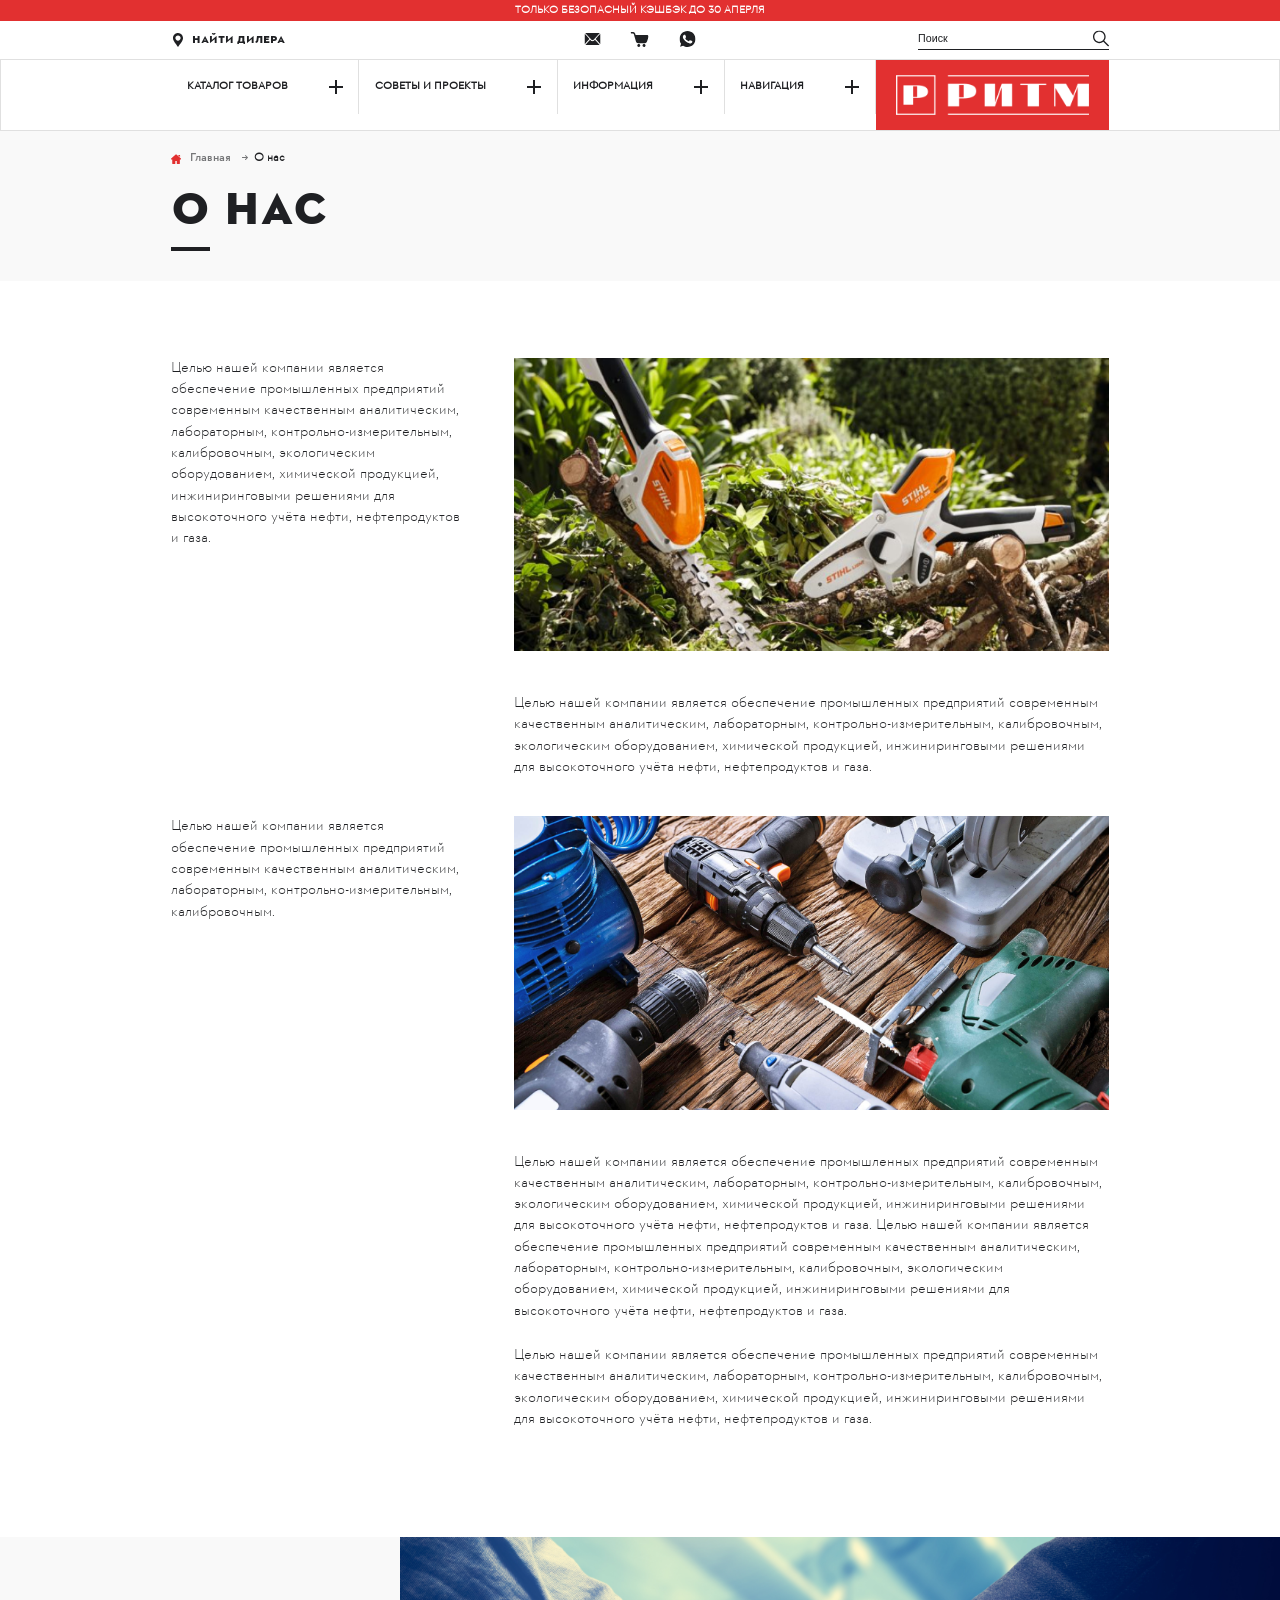
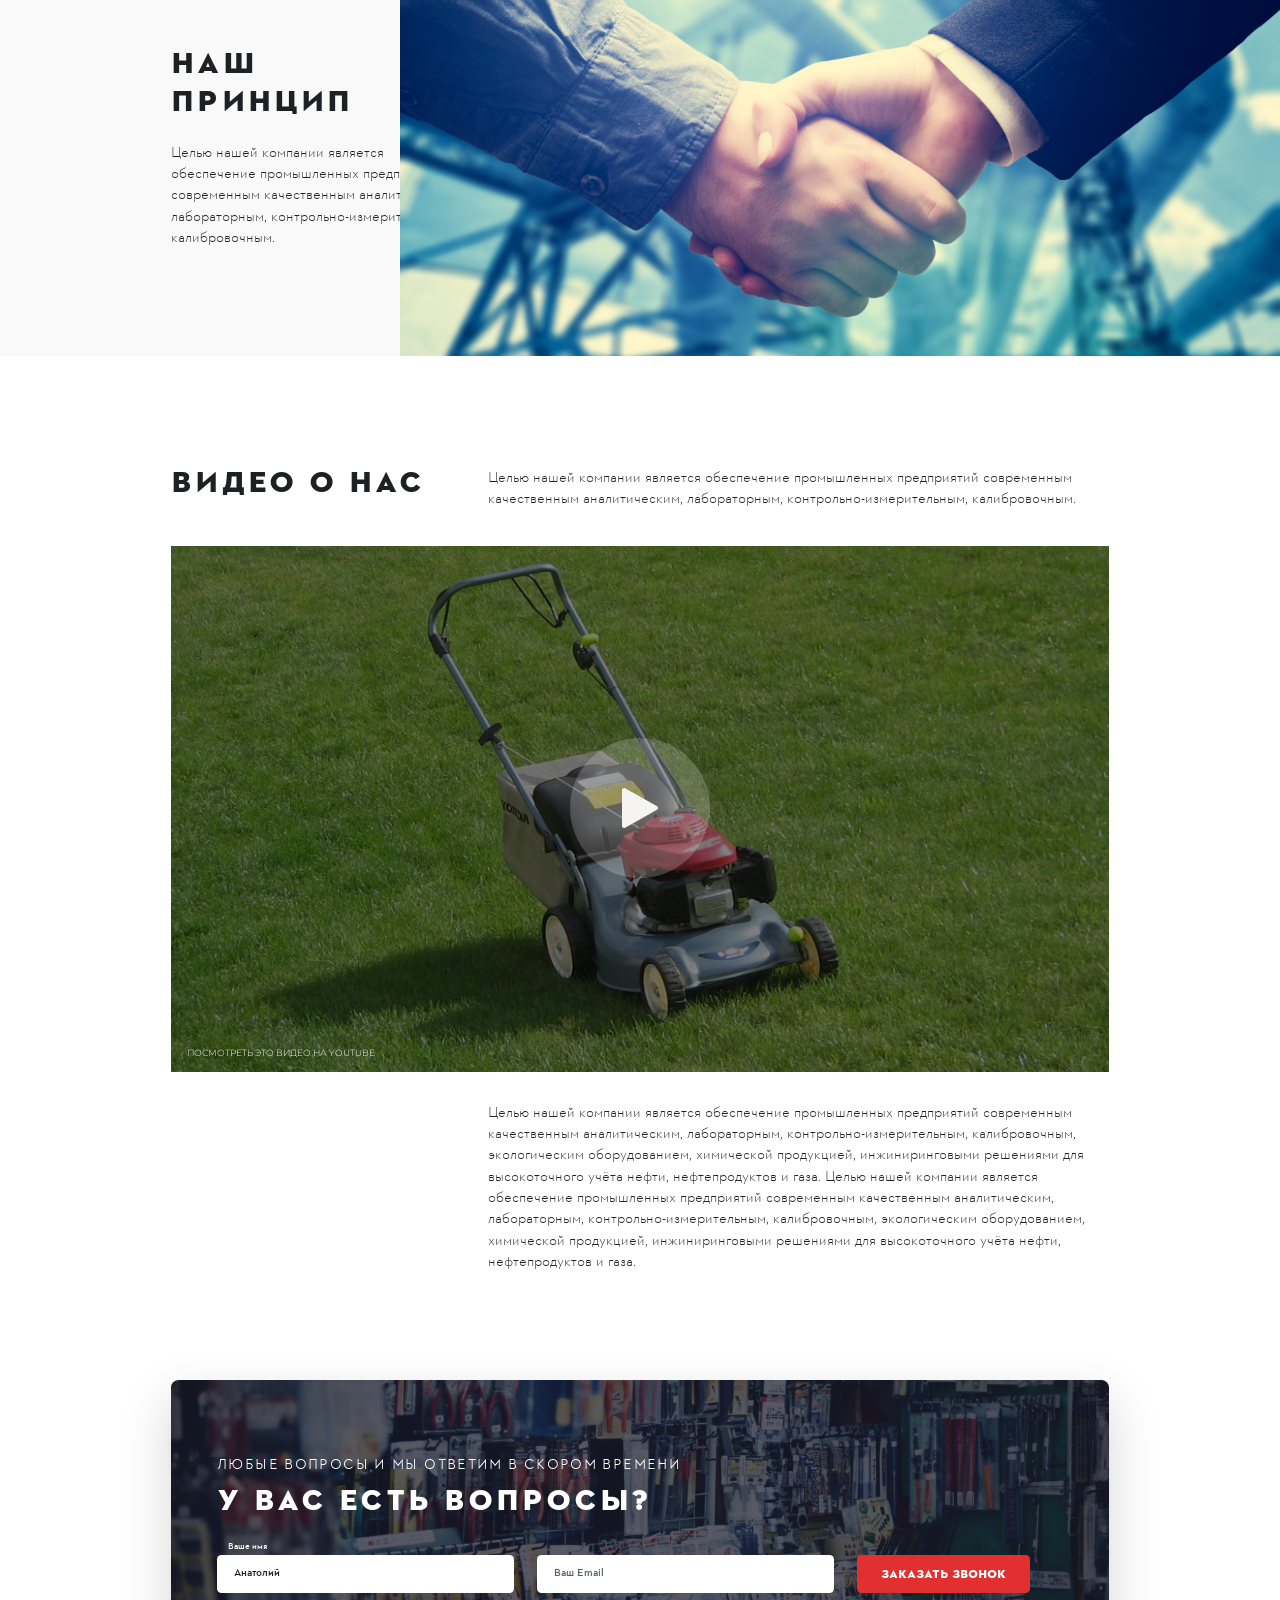
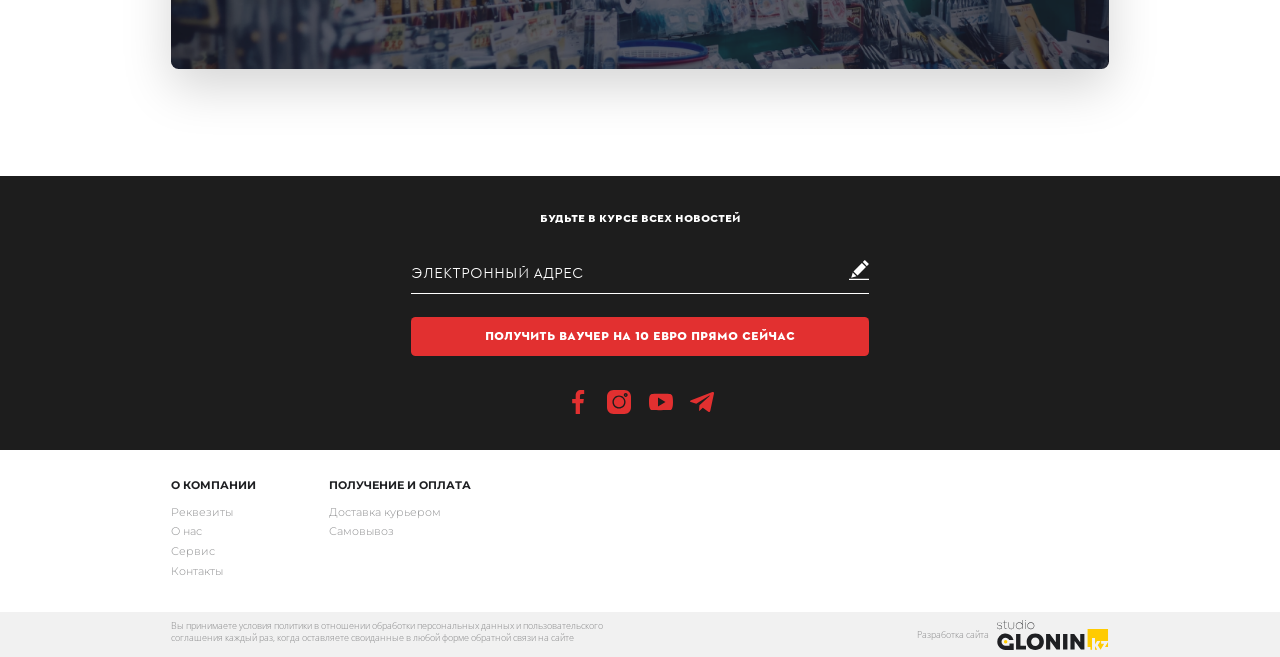
==== commit 26aff22a: "Add files via upload" ====
--- a/about.html
+++ b/about.html
@@ -548,7 +548,9 @@
                                 Разработка сайта
                             </p>
                             <a class="footer-bottom__box-logo" href="#">
-                                <img src="images/creators-logo.svg" alt="creators-logo">
+                                <picture>
+                                    <img src="images/creators-logo.svg" alt="creators-logo">
+                                </picture>
                             </a>
                         </div>
                     </div>
--- a/css/style.min.css
+++ b/css/style.min.css
@@ -1 +1 @@
-@font-face{font-family:"STIHL Contraface Display Title";src:local("☺"),url("../fonts/STIHLContrafaceDisplayTitling.woff") format("woff"),url("../fonts/STIHLContrafaceDisplayTitling.ttf") format("truetype");font-weight:900;font-style:normal}@font-face{font-family:"STIHL Contraface Text Bold";src:local("☺"),url("../fonts/STIHLContrafaceText-Bold.woff") format("woff"),url("../fonts/STIHLContrafaceText-Bold.ttf") format("truetype");font-weight:700;font-style:normal}@font-face{font-family:"STIHL Contraface Text Demi";src:local("☺"),url("../fonts/STIHLContrafaceTextDemi.woff") format("woff"),url("../fonts/STIHLContrafaceTextDemi.ttf") format("truetype");font-weight:600;font-style:normal}@font-face{font-family:"STIHL Contraface Display Medium";src:local("☺"),url("../fonts/STIHLContrafaceDisplayMedium.woff") format("woff"),url("../fonts/STIHLContrafaceDisplayMedium.ttf") format("truetype");font-weight:600;font-style:normal}@font-face{font-family:"STIHL Contraface Text";src:local("☺"),url("../fonts/STIHLContrafaceText.woff") format("woff"),url("../fonts/STIHLContrafaceText.ttf") format("truetype");font-weight:400;font-style:normal}@font-face{font-family:"STIHL Contraface Text Light";src:local("☺"),url("../fonts/STIHLContrafaceTextLight.woff") format("woff"),url("../fonts/STIHLContrafaceTextLight.woff") format("truetype");font-weight:300;font-style:normal}*{padding:0;margin:0;border:0}*,*:before,*:after{-webkit-box-sizing:border-box;box-sizing:border-box}:focus,:active{outline:none}a:focus,a:active{outline:none}nav,footer,header,aside{display:block}html,body{height:100%;width:100%;font-size:100%;line-height:1;font-size:14px;-ms-text-size-adjust:100%;-moz-text-size-adjust:100%;-webkit-text-size-adjust:100%}input,button,textarea{font-family:inherit}input::-ms-clear{display:none}button{cursor:pointer}button::-moz-focus-inner{padding:0;border:0}a,a:visited{text-decoration:none}a:hover{text-decoration:none}ul li{list-style:none}img{vertical-align:top}h1,h2,h3,h4,h5,h6{font-size:inherit;font-weight:400}button{background:unset}html{font-size:1px}html,body{height:100%;background:#fff;font-family:"STIHL Contraface Display Title";font-weight:300}.wrapper{display:-webkit-box;display:-ms-flexbox;display:flex;-webkit-box-orient:vertical;-webkit-box-direction:normal;-ms-flex-direction:column;flex-direction:column;min-height:100%}.main{-webkit-box-flex:1;-ms-flex:1 0 auto;flex:1 0 auto}.footer{-webkit-box-flex:0;-ms-flex:0 0 auto;flex:0 0 auto}.container{max-width:1260rem;margin:0 auto;padding:0 15rem}.big-container{max-width:1920rem;margin:0 auto;padding:0}.big-title{font-weight:900;font-size:60rem;line-height:60rem;text-transform:uppercase;color:#1f2023;padding-bottom:25rem;position:relative}.big-title::before{content:"";width:50rem;height:5rem;position:absolute;left:0;bottom:0;right:0;background:#1f2023}.btn{background:#e23030;border-radius:6rem;padding:16rem 30rem;display:-webkit-box;display:-ms-flexbox;display:flex;-webkit-box-pack:center;-ms-flex-pack:center;justify-content:center;-webkit-box-align:center;-ms-flex-align:center;align-items:center;text-align:center;font-weight:900;font-size:16rem;line-height:16rem;text-transform:uppercase;color:#fff;-webkit-transition:background .3s,color .3s,border .3s;-o-transition:background .3s,color .3s,border .3s;transition:background .3s,color .3s,border .3s;border:1px solid rgba(0,0,0,0)}.btn:hover{background:#fff;color:#e23030;border:1px solid #e23030}p{font-family:"STIHL Contraface Text Light"}.title{font-weight:900;font-size:40px;line-height:50px;letter-spacing:.1em;text-transform:uppercase;margin-bottom:20px;color:#1f2023}.header__top{background:#e23030;padding:4rem 0;display:-webkit-box;display:-ms-flexbox;display:flex;-webkit-box-pack:center;-ms-flex-pack:center;justify-content:center;-webkit-box-align:center;-ms-flex-align:center;align-items:center;text-align:center;font-family:"STIHL Contraface Text"}.header__top-text{font-weight:700;font-size:14rem;line-height:20rem;text-transform:uppercase;color:#fff}.header-body{padding:12rem}.header-body__inner{display:-webkit-box;display:-ms-flexbox;display:flex;-webkit-box-align:center;-ms-flex-align:center;align-items:center}.header-body__link{display:-webkit-box;display:-ms-flexbox;display:flex;-webkit-box-align:center;-ms-flex-align:center;align-items:center;gap:8rem;font-weight:900;font-size:14rem;line-height:14rem;color:#1f2023}.header-body__form{font-family:"Stint Ultra Expanded",sans-serif;border-bottom:1rem solid #1f2023;position:relative;width:100%;max-width:250rem;margin-left:auto}.header-body__form-input{width:100%;padding:1rem 40rem 5rem 0;font-size:14rem;line-height:14rem;color:#1f2023}.header-body__form-input::-webkit-input-placeholder{font-size:14rem;line-height:14rem;color:#1f2023}.header-body__form-input::-moz-placeholder{font-size:14rem;line-height:14rem;color:#1f2023}.header-body__form-input:-ms-input-placeholder{font-size:14rem;line-height:14rem;color:#1f2023}.header-body__form-input::-ms-input-placeholder{font-size:14rem;line-height:14rem;color:#1f2023}.header-body__form-input::placeholder{font-size:14rem;line-height:14rem;color:#1f2023}.header-body__form-btn{position:absolute;right:0;top:50%;-webkit-transform:translateY(-50%);-ms-transform:translateY(-50%);transform:translateY(-50%)}.header-body-list{margin-left:auto;margin-right:auto;display:-webkit-box;display:-ms-flexbox;display:flex;-webkit-box-align:center;-ms-flex-align:center;align-items:center;gap:40rem;position:absolute;left:50%;-webkit-transform:translateX(-50%);-ms-transform:translateX(-50%);transform:translateX(-50%)}.header-bottom{border:1rem solid #e0e0e0}.header-bottom__inner{display:-webkit-box;display:-ms-flexbox;display:flex;width:100%}.menu{width:100%}.menu-list{display:-webkit-box;display:-ms-flexbox;display:flex;-webkit-box-align:center;-ms-flex-align:center;align-items:center}.menu-list__item{-webkit-box-flex:1;-ms-flex-positive:1;flex-grow:1;border-right:1rem solid #e0e0e0}.menu-list__top{position:relative;display:-webkit-box;display:-ms-flexbox;display:flex;-webkit-box-align:center;-ms-flex-align:center;align-items:center;padding:25rem 40rem 25rem 20rem}.menu-list__top svg{position:absolute;top:50%;right:20rem;-webkit-transform:translateY(-50%);-ms-transform:translateY(-50%);transform:translateY(-50%)}.menu-list__top-text{font-family:"STIHL Contraface Text";font-weight:700;font-size:14rem;line-height:20rem;color:#1f2023;text-transform:uppercase}.heading-section{padding:25rem 0 40rem 0;background:#f9f9f9}.breadcrumbs{display:-webkit-box;display:-ms-flexbox;display:flex;-webkit-box-align:center;-ms-flex-align:center;align-items:center;gap:30rem;margin-bottom:25rem;font-family:"STIHL Contraface Text Demi"}.breadcrumbs__item{position:relative}.breadcrumbs__item:first-child{padding-left:25rem}.breadcrumbs__item:first-child::before{content:"";width:13rem;height:13rem;position:absolute;left:0;top:50%;-webkit-transform:translateY(-50%);-ms-transform:translateY(-50%);transform:translateY(-50%);background-repeat:no-repeat;background-size:contain;background-image:url(../images/home-icon.svg)}.breadcrumbs__link{font-weight:600;font-size:16rem;line-height:22rem;color:#1f2023;opacity:.6;position:relative}.breadcrumbs__link::after{content:"";width:8rem;height:9rem;position:absolute;right:-22rem;top:50%;-webkit-transform:translateY(-50%);-ms-transform:translateY(-50%);transform:translateY(-50%);background-repeat:no-repeat;background-size:contain;background-image:url(../images/arrow.svg)}.breadcrumbs__text{font-weight:600;font-size:16rem;line-height:22rem;color:#1f2023}.about{padding-top:100rem;margin-bottom:140rem}.about__inner{display:-webkit-box;display:-ms-flexbox;display:flex;-webkit-box-orient:vertical;-webkit-box-direction:normal;-ms-flex-direction:column;flex-direction:column;gap:50rem}.about-box{display:-webkit-box;display:-ms-flexbox;display:flex;gap:30rem}.about-box__text{font-weight:300;font-size:20rem;line-height:28rem;color:#1f2023;margin-right:30rem;max-width:390rem;min-width:390rem}.about-box-body__img{display:-webkit-box;display:-ms-flexbox;display:flex;-webkit-box-orient:vertical;-webkit-box-direction:normal;-ms-flex-direction:column;flex-direction:column;width:100%;max-width:810rem;height:400rem;max-height:400rem;margin-bottom:40rem}.about-box-body__img-image{width:100%;height:100%;-o-object-fit:cover;object-fit:cover}.about-box-body__text{font-weight:300;font-size:20rem;line-height:28rem;color:#1f2023;margin-bottom:30rem}.about-box-body__text:last-child{margin-bottom:0}.fundamental{margin-bottom:140rem;background:#f9f9f9}.fundamental__inner{display:-webkit-box;display:-ms-flexbox;display:flex;position:relative;-webkit-box-pack:start;-ms-flex-pack:start;justify-content:flex-start;-webkit-box-align:start;-ms-flex-align:start;align-items:flex-start}.fundamental__inner .container{width:100%}.fundamental__body{padding:140rem 0;max-width:390rem}.fundamental__body-title{margin-bottom:30rem;font-weight:900;font-size:40rem;line-height:50rem;letter-spacing:.1em;text-transform:uppercase;color:#1f2023;max-width:330rem}.fundamental__body-text{font-weight:300;font-size:20rem;line-height:28rem;color:#1f2023}.fundamental__img{height:100%;position:absolute;right:0;max-width:1155rem;overflow:hidden}.fundamental__img-image{width:100%;height:100%}.about-video{margin-bottom:140rem}.about-video__top{display:-webkit-box;display:-ms-flexbox;display:flex;gap:60rem;-webkit-box-align:center;-ms-flex-align:center;align-items:center;margin-bottom:40rem}.about-video__title{font-weight:900;font-size:40rem;line-height:50rem;letter-spacing:.1em;text-transform:uppercase;color:#1f2023}.about-video__text{font-weight:300;font-size:20rem;line-height:28rem;color:#1f2023;max-width:815rem;margin-left:auto}.about-video-box{position:relative;height:690rem;max-height:690rem;width:100%;margin-bottom:40rem}.about-video-box::before{content:"";width:100%;height:100%;position:absolute;top:0;bottom:0;left:0;right:0;background:-webkit-gradient(linear, left bottom, left top, from(rgba(0, 0, 0, 0.5)), to(rgba(0, 0, 0, 0.5))),url(image.png);background:-o-linear-gradient(bottom, rgba(0, 0, 0, 0.5), rgba(0, 0, 0, 0.5)),url(image.png);background:linear-gradient(0deg, rgba(0, 0, 0, 0.5), rgba(0, 0, 0, 0.5)),url(image.png)}.about-video-box__img{width:100%;height:100%;-o-object-fit:cover;object-fit:cover}.about-video-box__play-icon{position:absolute;left:50%;top:50%;-webkit-transform:translateX(-50%) translateY(-50%);-ms-transform:translateX(-50%) translateY(-50%);transform:translateX(-50%) translateY(-50%)}.about-video-box__link{position:absolute;bottom:20rem;left:20rem;font-size:12rem;line-height:12rem;color:#fff;text-transform:uppercase;font-family:"Montserrat",sans-serif}.questions{margin-bottom:140rem}.questions__inner{position:relative;-webkit-box-shadow:0rem 24rem 64rem rgba(0,0,0,.17);box-shadow:0rem 24rem 64rem rgba(0,0,0,.17);border-radius:10rem;padding:100rem 60rem}.questions__text{font-weight:600;font-size:18rem;line-height:23rem;color:#fff;letter-spacing:.1em;text-transform:uppercase;margin-bottom:10rem;font-family:"STIHL Contraface Display Medium"}.questions__title{color:#fff;font-weight:900;font-size:40rem;line-height:50rem;letter-spacing:.1em;text-transform:uppercase;margin-bottom:30rem}.questions__bg-img{border-radius:10rem;position:absolute;top:0;bottom:0;left:0;right:0;width:100%;height:100%;-o-object-fit:cover;object-fit:cover;z-index:-1}.questions-form{display:-webkit-box;display:-ms-flexbox;display:flex;gap:30rem;width:100%;-webkit-box-align:end;-ms-flex-align:end;align-items:flex-end}.questions-form__box{display:-webkit-box;display:-ms-flexbox;display:flex;-webkit-box-orient:vertical;-webkit-box-direction:normal;-ms-flex-direction:column;flex-direction:column;width:100%;max-width:390rem;-webkit-box-pack:end;-ms-flex-pack:end;justify-content:flex-end;font-family:"STIHL Contraface Text Demi"}.questions-form__box-text{font-weight:600;font-size:12rem;line-height:12rem;margin-left:14rem;color:#fff;margin-bottom:5rem}.questions-form__box-input{padding:12rem 22rem;font-weight:600;font-size:14rem;line-height:26rem;color:#1f2023;background:#fff;border-radius:6rem}.questions-form__box-input::-webkit-input-placeholder{font-weight:600;font-size:14rem;line-height:26rem;color:#595e69;opacity:1}.questions-form__box-input::-moz-placeholder{font-weight:600;font-size:14rem;line-height:26rem;color:#595e69;opacity:1}.questions-form__box-input:-ms-input-placeholder{font-weight:600;font-size:14rem;line-height:26rem;color:#595e69;opacity:1}.questions-form__box-input::-ms-input-placeholder{font-weight:600;font-size:14rem;line-height:26rem;color:#595e69;opacity:1}.questions-form__box-input::placeholder{font-weight:600;font-size:14rem;line-height:26rem;color:#595e69;opacity:1}.footer-top{background:#1d1d1d;padding:50rem 0}.footer-top__title{margin-bottom:35rem;font-weight:900;font-size:14rem;line-height:14rem;color:#fff;text-align:center;text-transform:uppercase}.footer-top-form{display:-webkit-box;display:-ms-flexbox;display:flex;-webkit-box-orient:vertical;-webkit-box-direction:normal;-ms-flex-direction:column;flex-direction:column;-webkit-box-pack:center;-ms-flex-pack:center;justify-content:center;-webkit-box-align:center;-ms-flex-align:center;align-items:center;margin-bottom:50rem;width:100%;max-width:600rem;margin-left:auto;margin-right:auto}.footer-top-form__inner{position:relative;width:100%;margin-bottom:30rem;border-bottom:1rem solid #fff;font-family:"STIHL Contraface Display Medium"}.footer-top-form__input{width:100%;font-weight:600;font-size:20rem;line-height:14rem;text-transform:uppercase;color:#fff;background:unset;padding:15rem 40rem 15rem 0}.footer-top-form__input::-webkit-input-placeholder{font-weight:600;font-size:20rem;line-height:14rem;text-transform:uppercase;color:#fff}.footer-top-form__input::-moz-placeholder{font-weight:600;font-size:20rem;line-height:14rem;text-transform:uppercase;color:#fff}.footer-top-form__input:-ms-input-placeholder{font-weight:600;font-size:20rem;line-height:14rem;text-transform:uppercase;color:#fff}.footer-top-form__input::-ms-input-placeholder{font-weight:600;font-size:20rem;line-height:14rem;text-transform:uppercase;color:#fff}.footer-top-form__input::placeholder{font-weight:600;font-size:20rem;line-height:14rem;text-transform:uppercase;color:#fff}.footer-top-form__btn{position:absolute;right:0;top:50%;-webkit-transform:translateY(-50%);-ms-transform:translateY(-50%);transform:translateY(-50%)}.footer-top-form__button{width:100%}.socials{display:-webkit-box;display:-ms-flexbox;display:flex;-webkit-box-pack:center;-ms-flex-pack:center;justify-content:center;-webkit-box-align:center;-ms-flex-align:center;align-items:center;gap:30rem}.socials__item{width:24rem;height:24rem;display:-webkit-box;display:-ms-flexbox;display:flex;-webkit-box-pack:center;-ms-flex-pack:center;justify-content:center;-webkit-box-align:center;-ms-flex-align:center;align-items:center}.socials__link:hover svg path{fill:#fff}.socials__link svg path{-webkit-transition:fill .3s;-o-transition:fill .3s;transition:fill .3s}.footer-content{padding:40rem}.footer-content-navigation{display:-webkit-box;display:-ms-flexbox;display:flex;gap:95rem}.footer-content-navigation__list-item:first-child{margin-bottom:15rem}.footer-content-navigation__title{font-weight:700;font-size:14rem;line-height:14rem;text-transform:uppercase;color:#1f2023;font-family:"Montserrat",sans-serif}.footer-content-navigation__list-link{font-size:14rem;line-height:26rem;opacity:.5;color:#1f2023;font-family:"Montserrat",sans-serif}.footer-bottom{padding:10rem 0;background:#f1f1f1}.footer-bottom__inner{display:-webkit-box;display:-ms-flexbox;display:flex;-webkit-box-pack:justify;-ms-flex-pack:justify;justify-content:space-between}.footer-bottom__text{font-size:12rem;line-height:16rem;color:#1f2023;opacity:.5;max-width:620rem;font-family:"Open Sans",sans-serif}.footer-bottom__box{display:-webkit-box;display:-ms-flexbox;display:flex;-webkit-box-align:center;-ms-flex-align:center;align-items:center;gap:10rem}.footer-bottom__box-text{font-size:12rem;line-height:12rem;font-family:"Open Sans",sans-serif;color:#1f2023;opacity:.5}.news{padding-top:100px;margin-bottom:140px}.news__inner{display:-webkit-box;display:-ms-flexbox;display:flex;-webkit-box-orient:vertical;-webkit-box-direction:normal;-ms-flex-direction:column;flex-direction:column;gap:80px;margin-bottom:50px}.news__item{display:-webkit-box;display:-ms-flexbox;display:flex;-webkit-box-align:center;-ms-flex-align:center;align-items:center;gap:30px}.news-item__body{max-width:425px}.news-item__text{font-weight:300;font-size:20px;line-height:28px;color:#1f2023;margin-bottom:30px}.news-item__link{display:-webkit-box;display:-ms-flexbox;display:flex;-webkit-box-align:center;-ms-flex-align:center;align-items:center;gap:4px;font-weight:700;font-size:16px;line-height:14px;text-transform:uppercase;font-family:"STIHL Contraface Text";color:#e23030}.news-item__link span{display:block}.news-item__link svg{-webkit-transform:translateY(-1.5px);-ms-transform:translateY(-1.5px);transform:translateY(-1.5px)}.news-item__img{width:100%;max-width:705px;height:450px;max-height:450px}.news-item__img-image{width:100%;height:100%;-o-object-fit:cover;object-fit:cover}.page-controls{display:-webkit-box;display:-ms-flexbox;display:flex;-webkit-box-align:center;-ms-flex-align:center;align-items:center;-webkit-box-pack:justify;-ms-flex-pack:justify;justify-content:space-between}.page-controls__link:last-child{-webkit-transform:rotate(180deg);-ms-transform:rotate(180deg);transform:rotate(180deg)}.page-controls__list{display:-webkit-box;display:-ms-flexbox;display:flex;-webkit-box-align:center;-ms-flex-align:center;align-items:center;gap:10px}.page-controls__list-item{font-weight:900;font-size:18px;line-height:18px;text-align:center}.page-controls__list-item--active .page-controls__list-text{background:#fff;border:2px solid #e0e0e0;border-radius:8px;display:-webkit-box;display:-ms-flexbox;display:flex;-webkit-box-pack:center;-ms-flex-pack:center;justify-content:center;-webkit-box-align:center;-ms-flex-align:center;align-items:center;width:40px;height:40px;background:#e23030;border:unset;color:#fff}.page-controls__list-link{background:#fff;border:2px solid #e0e0e0;border-radius:8px;display:-webkit-box;display:-ms-flexbox;display:flex;-webkit-box-pack:center;-ms-flex-pack:center;justify-content:center;-webkit-box-align:center;-ms-flex-align:center;align-items:center;width:40px;height:40px;color:#1f2023;-webkit-transition:border .3s;-o-transition:border .3s;transition:border .3s}.page-controls__list-link:hover{border:2px solid #e23030}.page-controls__list-dots{margin-left:7px;margin-right:7px}+@font-face{font-family:"STIHL Contraface Display Title";src:local("☺"),url("../fonts/STIHLContrafaceDisplayTitling.woff") format("woff"),url("../fonts/STIHLContrafaceDisplayTitling.ttf") format("truetype");font-weight:900;font-style:normal}@font-face{font-family:"STIHL Contraface Text Bold";src:local("☺"),url("../fonts/STIHLContrafaceText-Bold.woff") format("woff"),url("../fonts/STIHLContrafaceText-Bold.ttf") format("truetype");font-weight:700;font-style:normal}@font-face{font-family:"STIHL Contraface Text Demi";src:local("☺"),url("../fonts/STIHLContrafaceTextDemi.woff") format("woff"),url("../fonts/STIHLContrafaceTextDemi.ttf") format("truetype");font-weight:600;font-style:normal}@font-face{font-family:"STIHL Contraface Display Medium";src:local("☺"),url("../fonts/STIHLContrafaceDisplayMedium.woff") format("woff"),url("../fonts/STIHLContrafaceDisplayMedium.ttf") format("truetype");font-weight:600;font-style:normal}@font-face{font-family:"STIHL Contraface Text";src:local("☺"),url("../fonts/STIHLContrafaceText.woff") format("woff"),url("../fonts/STIHLContrafaceText.ttf") format("truetype");font-weight:400;font-style:normal}@font-face{font-family:"STIHL Contraface Text Light";src:local("☺"),url("../fonts/STIHLContrafaceTextLight.woff") format("woff"),url("../fonts/STIHLContrafaceTextLight.woff") format("truetype");font-weight:300;font-style:normal}*{padding:0;margin:0;border:0}*,*:before,*:after{-webkit-box-sizing:border-box;box-sizing:border-box}:focus,:active{outline:none}a:focus,a:active{outline:none}nav,footer,header,aside{display:block}html,body{height:100%;width:100%;font-size:100%;line-height:1;font-size:14px;-ms-text-size-adjust:100%;-moz-text-size-adjust:100%;-webkit-text-size-adjust:100%}input,button,textarea{font-family:inherit}input::-ms-clear{display:none}button{cursor:pointer}button::-moz-focus-inner{padding:0;border:0}a,a:visited{text-decoration:none}a:hover{text-decoration:none}ul li{list-style:none}img{vertical-align:top}h1,h2,h3,h4,h5,h6{font-size:inherit;font-weight:400}button{background:unset}html{font-size:1px}html,body{height:100%;background:#fff;font-family:"STIHL Contraface Display Title";font-weight:300}.wrapper{display:-webkit-box;display:-ms-flexbox;display:flex;-webkit-box-orient:vertical;-webkit-box-direction:normal;-ms-flex-direction:column;flex-direction:column;min-height:100%}.main{-webkit-box-flex:1;-ms-flex:1 0 auto;flex:1 0 auto}.footer{-webkit-box-flex:0;-ms-flex:0 0 auto;flex:0 0 auto}.container{max-width:1260rem;margin:0 auto;padding:0 15rem}.big-container{max-width:1920rem;margin:0 auto;padding:0}.big-title{font-weight:900;font-size:60rem;line-height:60rem;text-transform:uppercase;color:#1f2023;padding-bottom:25rem;position:relative}.big-title::before{content:"";width:50rem;height:5rem;position:absolute;left:0;bottom:0;right:0;background:#1f2023}.btn{background:#e23030;border-radius:6rem;padding:16rem 30rem;display:-webkit-box;display:-ms-flexbox;display:flex;-webkit-box-pack:center;-ms-flex-pack:center;justify-content:center;-webkit-box-align:center;-ms-flex-align:center;align-items:center;text-align:center;font-weight:900;font-size:16rem;line-height:16rem;text-transform:uppercase;color:#fff;-webkit-transition:background .3s,color .3s,border .3s;-o-transition:background .3s,color .3s,border .3s;transition:background .3s,color .3s,border .3s;border:1rem solid rgba(0,0,0,0)}.btn:hover{background:#fff;color:#e23030;border:1rem solid #e23030}p{font-family:"STIHL Contraface Text Light"}.title{font-weight:900;font-size:40rem;line-height:50rem;letter-spacing:.1em;text-transform:uppercase;margin-bottom:20rem;color:#1f2023}.header__top{background:#e23030;padding:4rem 0;display:-webkit-box;display:-ms-flexbox;display:flex;-webkit-box-pack:center;-ms-flex-pack:center;justify-content:center;-webkit-box-align:center;-ms-flex-align:center;align-items:center;text-align:center;font-family:"STIHL Contraface Text"}.header__top-text{font-weight:700;font-size:14rem;line-height:20rem;text-transform:uppercase;color:#fff}.header-body{padding:12rem}.header-body__inner{display:-webkit-box;display:-ms-flexbox;display:flex;-webkit-box-align:center;-ms-flex-align:center;align-items:center}.header-body__link{display:-webkit-box;display:-ms-flexbox;display:flex;-webkit-box-align:center;-ms-flex-align:center;align-items:center;gap:8rem;font-weight:900;font-size:14rem;line-height:14rem;color:#1f2023}.header-body__form{font-family:"Stint Ultra Expanded",sans-serif;border-bottom:1rem solid #1f2023;position:relative;width:100%;max-width:250rem;margin-left:auto}.header-body__form-input{width:100%;padding:1rem 40rem 5rem 0;font-size:14rem;line-height:14rem;color:#1f2023}.header-body__form-input::-webkit-input-placeholder{font-size:14rem;line-height:14rem;color:#1f2023}.header-body__form-input::-moz-placeholder{font-size:14rem;line-height:14rem;color:#1f2023}.header-body__form-input:-ms-input-placeholder{font-size:14rem;line-height:14rem;color:#1f2023}.header-body__form-input::-ms-input-placeholder{font-size:14rem;line-height:14rem;color:#1f2023}.header-body__form-input::placeholder{font-size:14rem;line-height:14rem;color:#1f2023}.header-body__form-btn{position:absolute;right:0;top:50%;-webkit-transform:translateY(-50%);-ms-transform:translateY(-50%);transform:translateY(-50%)}.header-body-list{margin-left:auto;margin-right:auto;display:-webkit-box;display:-ms-flexbox;display:flex;-webkit-box-align:center;-ms-flex-align:center;align-items:center;gap:40rem;position:absolute;left:50%;-webkit-transform:translateX(-50%);-ms-transform:translateX(-50%);transform:translateX(-50%)}.header-bottom{border:1rem solid #e0e0e0}.header-bottom__inner{display:-webkit-box;display:-ms-flexbox;display:flex;width:100%}.menu{width:100%}.menu-list{display:-webkit-box;display:-ms-flexbox;display:flex;-webkit-box-align:center;-ms-flex-align:center;align-items:center}.menu-list__item{-webkit-box-flex:1;-ms-flex-positive:1;flex-grow:1;border-right:1rem solid #e0e0e0}.menu-list__top{position:relative;display:-webkit-box;display:-ms-flexbox;display:flex;-webkit-box-align:center;-ms-flex-align:center;align-items:center;padding:25rem 40rem 25rem 20rem}.menu-list__top svg{position:absolute;top:50%;right:20rem;-webkit-transform:translateY(-50%);-ms-transform:translateY(-50%);transform:translateY(-50%)}.menu-list__top-text{font-family:"STIHL Contraface Text";font-weight:700;font-size:14rem;line-height:20rem;color:#1f2023;text-transform:uppercase}.heading-section{padding:25rem 0 40rem 0;background:#f9f9f9}.breadcrumbs{display:-webkit-box;display:-ms-flexbox;display:flex;-webkit-box-align:center;-ms-flex-align:center;align-items:center;gap:30rem;margin-bottom:25rem;font-family:"STIHL Contraface Text Demi"}.breadcrumbs__item{position:relative}.breadcrumbs__item:first-child{padding-left:25rem}.breadcrumbs__item:first-child::before{content:"";width:13rem;height:13rem;position:absolute;left:0;top:50%;-webkit-transform:translateY(-50%);-ms-transform:translateY(-50%);transform:translateY(-50%);background-repeat:no-repeat;background-size:contain;background-image:url(../images/home-icon.svg)}.breadcrumbs__link{font-weight:600;font-size:16rem;line-height:22rem;color:#1f2023;opacity:.6;position:relative}.breadcrumbs__link::after{content:"";width:8rem;height:9rem;position:absolute;right:-22rem;top:50%;-webkit-transform:translateY(-50%);-ms-transform:translateY(-50%);transform:translateY(-50%);background-repeat:no-repeat;background-size:contain;background-image:url(../images/breadcrumbs-arrow.svg)}.breadcrumbs__text{font-weight:600;font-size:16rem;line-height:22rem;color:#1f2023}.about{padding-top:100rem;margin-bottom:140rem}.about__inner{display:-webkit-box;display:-ms-flexbox;display:flex;-webkit-box-orient:vertical;-webkit-box-direction:normal;-ms-flex-direction:column;flex-direction:column;gap:50rem}.about-box{display:-webkit-box;display:-ms-flexbox;display:flex;gap:30rem}.about-box__text{font-weight:300;font-size:20rem;line-height:28rem;color:#1f2023;margin-right:30rem;max-width:390rem;min-width:390rem}.about-box-body__img{display:-webkit-box;display:-ms-flexbox;display:flex;-webkit-box-orient:vertical;-webkit-box-direction:normal;-ms-flex-direction:column;flex-direction:column;width:100%;max-width:810rem;height:400rem;max-height:400rem;margin-bottom:40rem}.about-box-body__img-image{width:100%;height:100%;-o-object-fit:cover;object-fit:cover}.about-box-body__text{font-weight:300;font-size:20rem;line-height:28rem;color:#1f2023;margin-bottom:30rem}.about-box-body__text:last-child{margin-bottom:0}.fundamental{margin-bottom:140rem;background:#f9f9f9}.fundamental__inner{display:-webkit-box;display:-ms-flexbox;display:flex;position:relative;-webkit-box-pack:start;-ms-flex-pack:start;justify-content:flex-start;-webkit-box-align:start;-ms-flex-align:start;align-items:flex-start}.fundamental__inner .container{width:100%}.fundamental__body{padding:140rem 0;max-width:390rem}.fundamental__body-title{margin-bottom:30rem;font-weight:900;font-size:40rem;line-height:50rem;letter-spacing:.1em;text-transform:uppercase;color:#1f2023;max-width:330rem}.fundamental__body-text{font-weight:300;font-size:20rem;line-height:28rem;color:#1f2023}.fundamental__img{height:100%;position:absolute;right:0;max-width:1155rem;overflow:hidden}.fundamental__img-image{width:100%;height:100%}.about-video{margin-bottom:140rem}.about-video__top{display:-webkit-box;display:-ms-flexbox;display:flex;gap:60rem;-webkit-box-align:center;-ms-flex-align:center;align-items:center;margin-bottom:40rem}.about-video__title{font-weight:900;font-size:40rem;line-height:50rem;letter-spacing:.1em;text-transform:uppercase;color:#1f2023}.about-video__text{font-weight:300;font-size:20rem;line-height:28rem;color:#1f2023;max-width:815rem;margin-left:auto}.about-video-box{position:relative;height:690rem;max-height:690rem;width:100%;margin-bottom:40rem}.about-video-box::before{content:"";width:100%;height:100%;position:absolute;top:0;bottom:0;left:0;right:0;background:-webkit-gradient(linear, left bottom, left top, from(rgba(0, 0, 0, 0.5)), to(rgba(0, 0, 0, 0.5)));background:-o-linear-gradient(bottom, rgba(0, 0, 0, 0.5), rgba(0, 0, 0, 0.5));background:linear-gradient(0deg, rgba(0, 0, 0, 0.5), rgba(0, 0, 0, 0.5))}.about-video-box__img{width:100%;height:100%;-o-object-fit:cover;object-fit:cover}.about-video-box__play-icon{position:absolute;left:50%;top:50%;-webkit-transform:translateX(-50%) translateY(-50%);-ms-transform:translateX(-50%) translateY(-50%);transform:translateX(-50%) translateY(-50%)}.about-video-box__link{position:absolute;bottom:20rem;left:20rem;font-size:12rem;line-height:12rem;color:#fff;text-transform:uppercase;font-family:"Montserrat",sans-serif}.questions{margin-bottom:140rem;position:relative;z-index:1}.questions__inner{position:relative;-webkit-box-shadow:0rem 24rem 64rem rgba(0,0,0,.17);box-shadow:0rem 24rem 64rem rgba(0,0,0,.17);border-radius:10rem;padding:100rem 60rem}.questions__text{font-weight:600;font-size:18rem;line-height:23rem;color:#fff;letter-spacing:.1em;text-transform:uppercase;margin-bottom:10rem;font-family:"STIHL Contraface Display Medium"}.questions__title{color:#fff;font-weight:900;font-size:40rem;line-height:50rem;letter-spacing:.1em;text-transform:uppercase;margin-bottom:30rem}.questions__bg-img{border-radius:10rem;position:absolute;top:0;bottom:0;left:0;right:0;width:100%;height:100%;-o-object-fit:cover;object-fit:cover;z-index:-1}.questions-form{display:-webkit-box;display:-ms-flexbox;display:flex;gap:30rem;width:100%;-webkit-box-align:end;-ms-flex-align:end;align-items:flex-end}.questions-form__box{display:-webkit-box;display:-ms-flexbox;display:flex;-webkit-box-orient:vertical;-webkit-box-direction:normal;-ms-flex-direction:column;flex-direction:column;width:100%;max-width:390rem;-webkit-box-pack:end;-ms-flex-pack:end;justify-content:flex-end;font-family:"STIHL Contraface Text Demi"}.questions-form__box-text{font-weight:600;font-size:12rem;line-height:12rem;margin-left:14rem;color:#fff;margin-bottom:5rem}.questions-form__box-input{padding:12rem 22rem;font-weight:600;font-size:14rem;line-height:26rem;color:#1f2023;background:#fff;border-radius:6rem}.questions-form__box-input::-webkit-input-placeholder{font-weight:600;font-size:14rem;line-height:26rem;color:#595e69;opacity:1}.questions-form__box-input::-moz-placeholder{font-weight:600;font-size:14rem;line-height:26rem;color:#595e69;opacity:1}.questions-form__box-input:-ms-input-placeholder{font-weight:600;font-size:14rem;line-height:26rem;color:#595e69;opacity:1}.questions-form__box-input::-ms-input-placeholder{font-weight:600;font-size:14rem;line-height:26rem;color:#595e69;opacity:1}.questions-form__box-input::placeholder{font-weight:600;font-size:14rem;line-height:26rem;color:#595e69;opacity:1}.footer-top{background:#1d1d1d;padding:50rem 0}.footer-top__title{margin-bottom:35rem;font-weight:900;font-size:14rem;line-height:14rem;color:#fff;text-align:center;text-transform:uppercase}.footer-top-form{display:-webkit-box;display:-ms-flexbox;display:flex;-webkit-box-orient:vertical;-webkit-box-direction:normal;-ms-flex-direction:column;flex-direction:column;-webkit-box-pack:center;-ms-flex-pack:center;justify-content:center;-webkit-box-align:center;-ms-flex-align:center;align-items:center;margin-bottom:50rem;width:100%;max-width:600rem;margin-left:auto;margin-right:auto}.footer-top-form__inner{position:relative;width:100%;margin-bottom:30rem;border-bottom:1rem solid #fff;font-family:"STIHL Contraface Display Medium"}.footer-top-form__input{width:100%;font-weight:600;font-size:20rem;line-height:14rem;text-transform:uppercase;color:#fff;background:unset;padding:15rem 40rem 15rem 0}.footer-top-form__input::-webkit-input-placeholder{font-weight:600;font-size:20rem;line-height:14rem;text-transform:uppercase;color:#fff}.footer-top-form__input::-moz-placeholder{font-weight:600;font-size:20rem;line-height:14rem;text-transform:uppercase;color:#fff}.footer-top-form__input:-ms-input-placeholder{font-weight:600;font-size:20rem;line-height:14rem;text-transform:uppercase;color:#fff}.footer-top-form__input::-ms-input-placeholder{font-weight:600;font-size:20rem;line-height:14rem;text-transform:uppercase;color:#fff}.footer-top-form__input::placeholder{font-weight:600;font-size:20rem;line-height:14rem;text-transform:uppercase;color:#fff}.footer-top-form__btn{position:absolute;right:0;top:50%;-webkit-transform:translateY(-50%);-ms-transform:translateY(-50%);transform:translateY(-50%)}.footer-top-form__button{width:100%}.socials{display:-webkit-box;display:-ms-flexbox;display:flex;-webkit-box-pack:center;-ms-flex-pack:center;justify-content:center;-webkit-box-align:center;-ms-flex-align:center;align-items:center;gap:30rem}.socials__item{width:24rem;height:24rem;display:-webkit-box;display:-ms-flexbox;display:flex;-webkit-box-pack:center;-ms-flex-pack:center;justify-content:center;-webkit-box-align:center;-ms-flex-align:center;align-items:center}.socials__link:hover svg path{fill:#fff}.socials__link svg path{-webkit-transition:fill .3s;-o-transition:fill .3s;transition:fill .3s}.footer-content{padding:40rem}.footer-content-navigation{display:-webkit-box;display:-ms-flexbox;display:flex;gap:95rem}.footer-content-navigation__list-item:first-child{margin-bottom:15rem}.footer-content-navigation__title{font-weight:700;font-size:14rem;line-height:14rem;text-transform:uppercase;color:#1f2023;font-family:"Montserrat",sans-serif}.footer-content-navigation__list-link{font-size:14rem;line-height:26rem;opacity:.5;color:#1f2023;font-family:"Montserrat",sans-serif}.footer-bottom{padding:10rem 0;background:#f1f1f1}.footer-bottom__inner{display:-webkit-box;display:-ms-flexbox;display:flex;-webkit-box-pack:justify;-ms-flex-pack:justify;justify-content:space-between}.footer-bottom__text{font-size:12rem;line-height:16rem;color:#1f2023;opacity:.5;max-width:620rem;font-family:"Open Sans",sans-serif}.footer-bottom__box{display:-webkit-box;display:-ms-flexbox;display:flex;-webkit-box-align:center;-ms-flex-align:center;align-items:center;gap:10rem}.footer-bottom__box-text{font-size:12rem;line-height:12rem;font-family:"Open Sans",sans-serif;color:#1f2023;opacity:.5}.news{padding-top:100rem;margin-bottom:140rem}.news__inner{display:-webkit-box;display:-ms-flexbox;display:flex;-webkit-box-orient:vertical;-webkit-box-direction:normal;-ms-flex-direction:column;flex-direction:column;gap:80rem;margin-bottom:50rem}.news__item{display:-webkit-box;display:-ms-flexbox;display:flex;-webkit-box-align:center;-ms-flex-align:center;align-items:center;gap:30rem}.news-item__body{max-width:425rem}.news-item__text{font-weight:300;font-size:20rem;line-height:28rem;color:#1f2023;margin-bottom:30rem}.news-item__link{display:-webkit-box;display:-ms-flexbox;display:flex;-webkit-box-align:center;-ms-flex-align:center;align-items:center;gap:4rem;font-weight:700;font-size:16rem;line-height:14rem;text-transform:uppercase;font-family:"STIHL Contraface Text";color:#e23030}.news-item__link span{display:block}.news-item__link svg{-webkit-transform:translateY(-1.5rem);-ms-transform:translateY(-1.5rem);transform:translateY(-1.5rem)}.news-item__img{width:100%;max-width:705rem;height:450rem;max-height:450rem}.news-item__img-image{width:100%;height:100%;-o-object-fit:cover;object-fit:cover}.page-controls{display:-webkit-box;display:-ms-flexbox;display:flex;-webkit-box-align:center;-ms-flex-align:center;align-items:center;-webkit-box-pack:justify;-ms-flex-pack:justify;justify-content:space-between}.page-controls__link:last-child{-webkit-transform:rotate(180deg);-ms-transform:rotate(180deg);transform:rotate(180deg)}.page-controls__list{display:-webkit-box;display:-ms-flexbox;display:flex;-webkit-box-align:center;-ms-flex-align:center;align-items:center;gap:10rem}.page-controls__list-item{font-weight:900;font-size:18rem;line-height:18rem;text-align:center}.page-controls__list-item--active .page-controls__list-text{background:#fff;border:2rem solid #e0e0e0;border-radius:8rem;display:-webkit-box;display:-ms-flexbox;display:flex;-webkit-box-pack:center;-ms-flex-pack:center;justify-content:center;-webkit-box-align:center;-ms-flex-align:center;align-items:center;width:40rem;height:40rem;background:#e23030;border:unset;color:#fff}.page-controls__list-link{background:#fff;border:2rem solid #e0e0e0;border-radius:8rem;display:-webkit-box;display:-ms-flexbox;display:flex;-webkit-box-pack:center;-ms-flex-pack:center;justify-content:center;-webkit-box-align:center;-ms-flex-align:center;align-items:center;width:40rem;height:40rem;color:#1f2023;-webkit-transition:border .3s;-o-transition:border .3s;transition:border .3s}.page-controls__list-link:hover{border:2rem solid #e23030}.page-controls__list-dots{margin-left:7rem;margin-right:7rem}.blog{padding-top:80rem;margin-bottom:135rem}.blog__inner{display:-webkit-box;display:-ms-flexbox;display:flex;-webkit-box-align:start;-ms-flex-align:start;align-items:flex-start;gap:60rem}.blog-article{width:100%;max-width:885rem}.blog-article-top{margin-bottom:50rem}.blog-article-top__img{height:590rem;max-height:590rem;width:100%;margin-bottom:20rem}.blog-article-top__img-image{width:100%;height:100%;-o-object-fit:cover;object-fit:cover}.blog-article-top__bottom{display:-webkit-box;display:-ms-flexbox;display:flex;-webkit-box-pack:justify;-ms-flex-pack:justify;justify-content:space-between;-webkit-box-align:center;-ms-flex-align:center;align-items:center}.blog-article-top__bottom-date{display:-webkit-box;display:-ms-flexbox;display:flex;-webkit-box-align:center;-ms-flex-align:center;align-items:center;gap:8rem;font-weight:600;font-size:14rem;line-height:18rem;color:#1f2023;font-family:"STIHL Contraface Display Medium"}.blog-article-top__bottom-views{display:-webkit-box;display:-ms-flexbox;display:flex;-webkit-box-align:center;-ms-flex-align:center;align-items:center;gap:8rem;font-weight:600;font-size:14rem;line-height:18rem;color:#1f2023;font-family:"STIHL Contraface Display Medium"}.blog-article-box{margin-bottom:50rem}.blog-article-box__big-title{margin-bottom:20rem;font-weight:700;font-size:40rem;line-height:40rem;text-transform:uppercase;color:#1f2023;font-family:"STIHL Contraface Text"}.blog-article-box__title{margin-bottom:20rem;font-weight:700;font-size:35rem;line-height:36rem;text-transform:uppercase;color:#1f2023;font-family:"STIHL Contraface Text"}.blog-article-box__end-title{text-transform:uppercase;color:#1f2023;font-family:"STIHL Contraface Text";font-size:40rem;line-height:40rem;margin-bottom:15rem;font-weight:700}.blog-article-box__list{padding-left:50rem;display:-webkit-box;display:-ms-flexbox;display:flex;-webkit-box-orient:vertical;-webkit-box-direction:normal;-ms-flex-direction:column;flex-direction:column;gap:5rem;margin-bottom:50rem}.blog-article-box__list-item{padding-left:15rem;font-family:"STIHL Contraface Text Light";font-weight:300;font-size:20rem;line-height:26rem;color:#595e69;position:relative}.blog-article-box__list-item::before{content:"";width:6rem;height:6rem;position:absolute;left:0;top:50%;-webkit-transform:translateY(-50%);-ms-transform:translateY(-50%);transform:translateY(-50%);background:#1f2023;border-radius:100%}.blog-article-box ol li{margin-left:15rem;padding-left:0}.blog-article-box ol li::before{content:unset}.blog-article-box ol li::marker{font-weight:900;text-align:left;font-size:20rem;font-family:"STIHL Contraface Display Title";line-height:16rem;color:#1f2023}.blog-article-box__text{font-weight:300;font-size:20rem;line-height:28rem;color:#595e69}.blog-article-box__text span{background:#1f2023;color:#fff;padding:0 5rem}.blog-article-box__text a{color:#595e69;text-decoration:underline}.blog-article-box__img{height:430rem;max-height:430rem;width:100%;margin-bottom:50rem}.blog-article-box__img-image{width:100%;height:100%;-o-object-fit:cover;object-fit:cover}.blog-article-box__column-text{margin-bottom:15rem;font-weight:700;font-size:24rem;line-height:24rem;color:#1f2023;font-family:"STIHL Contraface Text"}.blog-article-box__column-subtext{font-weight:300;font-size:20rem;line-height:28rem;color:#595e69}.blog-article-box-video__inner{width:100%;height:495rem;max-height:495rem;position:relative}.blog-article-box-video__inner::before{content:"";width:100%;height:100%;position:absolute;top:0;bottom:0;left:0;right:0;background:-webkit-gradient(linear, left bottom, left top, from(rgba(0, 0, 0, 0.5)), to(rgba(0, 0, 0, 0.5)));background:-o-linear-gradient(bottom, rgba(0, 0, 0, 0.5), rgba(0, 0, 0, 0.5));background:linear-gradient(0deg, rgba(0, 0, 0, 0.5), rgba(0, 0, 0, 0.5));z-index:1}.blog-article-box-video__img{width:100%;height:100%;position:absolute;left:0;top:0;bottom:0;left:0}.blog-article-box-video__img-image{width:100%;height:100%;-o-object-fit:cover;object-fit:cover}.blog-article-box-video__play{position:absolute;top:50%;left:50%;-webkit-transform:translateX(-50%) translateY(-50%);-ms-transform:translateX(-50%) translateY(-50%);transform:translateX(-50%) translateY(-50%);z-index:1}.blog-article-box-video__link{margin-top:15rem;font-size:12rem;display:inline-block;line-height:12rem;color:#1f2023;font-family:"Montserrat",sans-serif;text-transform:uppercase}.blog-aside{width:100%;max-width:285rem;position:sticky;top:30rem}.blog-aside__title{margin-bottom:35rem;font-weight:900;font-size:20rem;line-height:20rem;color:#1f2023;letter-spacing:.1em;text-transform:uppercase}.blog-aside__inner{display:-webkit-box;display:-ms-flexbox;display:flex;-webkit-box-orient:vertical;-webkit-box-direction:normal;-ms-flex-direction:column;flex-direction:column;gap:35rem}.blog-aside-box__img{width:100%;height:220rem;max-height:220rem;margin-bottom:10rem;display:block}.blog-aside-box__img-image{width:100%;height:100%;-o-object-fit:cover;object-fit:cover}.blog-aside-box__link{font-weight:700;font-size:18rem;line-height:25rem;text-transform:uppercase;color:#1f2023;font-family:"STIHL Contraface Text"}.cards{margin-bottom:110rem}.cards__text{font-weight:600;font-size:18rem;line-height:23rem;letter-spacing:.1em;text-transform:uppercase;color:#1f2023;font-family:"STIHL Contraface Display Medium"}.cards__title{margin-bottom:30rem}.cards__title--big{margin-bottom:50rem}.cards__inner{display:-webkit-box;display:-ms-flexbox;display:flex;margin-bottom:60rem;gap:30rem}.cards__link{max-width:220rem;margin-left:auto;margin-right:auto}.card__img{width:100%;height:280rem;max-height:280rem;position:relative;padding:10rem;margin-bottom:10rem}.card__img-image{width:100%;height:100%;-o-object-fit:cover;object-fit:cover}.card__img-text{position:absolute;left:15rem;bottom:0;font-weight:700;font-size:12rem;line-height:15rem;padding:5rem;display:-webkit-box;display:-ms-flexbox;display:flex;-webkit-box-pack:center;-ms-flex-pack:center;justify-content:center;-webkit-box-align:center;-ms-flex-align:center;align-items:center;text-align:center;color:#fff;background:#1fa956;border-radius:4rem 4rem 0rem 0rem;font-family:"Montserrat",sans-serif}.card__box{display:-webkit-box;display:-ms-flexbox;display:flex;-webkit-box-orient:vertical;-webkit-box-direction:normal;-ms-flex-direction:column;flex-direction:column;gap:10rem;margin-bottom:20rem}.card__box-text{font-family:"STIHL Contraface Text Demi";font-weight:600;font-size:14rem;line-height:20rem;color:#595e69}.card__box-title{font-family:"Montserrat",sans-serif;font-weight:700;font-size:16rem;line-height:20rem;color:#1f2023}.card__text{padding-left:15rem;font-weight:700;font-size:14rem;line-height:20rem;color:#1fa956;font-family:"STIHL Contraface Text";position:relative;margin-bottom:10rem}.card__text::before{content:"";width:8rem;height:8rem;position:absolute;left:0;top:50%;-webkit-transform:translateY(-50%);-ms-transform:translateY(-50%);transform:translateY(-50%);border-radius:100%;background:#1fa956}.card-bottom{display:-webkit-box;display:-ms-flexbox;display:flex;-webkit-box-align:center;-ms-flex-align:center;align-items:center;gap:10rem}.card-bottom__wrapper{margin-right:auto;display:-webkit-box;display:-ms-flexbox;display:flex;-webkit-box-align:end;-ms-flex-align:end;align-items:flex-end;gap:10rem}.card-bottom__past{font-weight:600;font-size:14rem;line-height:18rem;text-decoration-line:line-through;color:#595e69;font-family:"STIHL Contraface Display Medium"}.card-bottom__current{font-weight:900;font-size:24rem;line-height:24rem;color:#1f2023;text-decoration:unset}.card-bottom__btn{width:40rem;height:40rem;display:-webkit-box;display:-ms-flexbox;display:flex;-webkit-box-pack:center;-ms-flex-pack:center;justify-content:center;-webkit-box-align:center;-ms-flex-align:center;align-items:center;background:#1fa956;border-radius:100%}.cards-swiper{margin-bottom:60rem}.cards-top__box-text{font-weight:600;font-size:18rem;line-height:23rem;font-family:"STIHL Contraface Display Medium";letter-spacing:.1em;text-transform:uppercase;color:#1f2023}.cards-top__box-title{margin-bottom:0}.cards-top{display:-webkit-box;display:-ms-flexbox;display:flex;-webkit-box-align:center;-ms-flex-align:center;align-items:center;-webkit-box-pack:justify;-ms-flex-pack:justify;justify-content:space-between;margin-bottom:30rem}.cards-top__buttons{display:-webkit-box;display:-ms-flexbox;display:flex;-webkit-box-align:center;-ms-flex-align:center;align-items:center;gap:10rem}.cards-top__buttons-prev{cursor:pointer}.cards-top__buttons-next{cursor:pointer}.cards-top__buttons-next svg{-webkit-transform:rotate(180deg);-ms-transform:rotate(180deg);transform:rotate(180deg)}.contacts{margin-bottom:-180rem}.contacts .big-container{background-repeat:no-repeat;background-size:cover;padding:120rem 0 300rem 0}.contacts__inner{max-width:565rem;background:#fff;-webkit-box-shadow:0rem 7rem 24rem rgba(0,0,0,.11);box-shadow:0rem 7rem 24rem rgba(0,0,0,.11);border-radius:10rem;padding:40rem 45rem 40rem 70rem}.contacts__buttons{display:-webkit-box;display:-ms-flexbox;display:flex;gap:3rem;font-family:"STIHL Contraface Text";padding-left:25rem}.contacts__buttons-btn{font-weight:700;font-size:14rem;line-height:50rem;color:#1f2023;display:-webkit-box;display:-ms-flexbox;display:flex;-webkit-box-pack:center;-ms-flex-pack:center;justify-content:center;-webkit-box-align:center;-ms-flex-align:center;align-items:center;text-align:center;text-transform:uppercase;padding:0 10rem;background:#f9f9f9;border-width:1rem 1rem 0rem 1rem;border-style:solid;border-color:#e0e0e0;border-radius:5rem 5rem 0rem 0rem;-webkit-transition:background .3s;-o-transition:background .3s;transition:background .3s}.contacts__buttons-btn:hover{background:#fff}.contacts .mixitup-control-active{background:#fff}.contacts-box{margin-bottom:35rem}.contacts-box__inner{display:-ms-grid;display:grid;-ms-grid-columns:1fr 1fr;grid-template-columns:1fr 1fr;gap:30rem}.contacts-box-item{display:-webkit-box;display:-ms-flexbox;display:flex;gap:10rem;-webkit-box-align:start;-ms-flex-align:start;align-items:flex-start}.contacts-box-item:nth-child(2) .contacts-box-item__row-text{display:-webkit-box;display:-ms-flexbox;display:flex;-webkit-box-align:center;-ms-flex-align:center;align-items:center;-webkit-box-pack:justify;-ms-flex-pack:justify;justify-content:space-between;gap:25rem}.contacts-box-item:nth-child(2) .contacts-box-item__row-text span:nth-child(1){font-weight:700;font-size:14rem;line-height:22rem;color:#1f2023;width:55rem;font-family:"Montserrat",sans-serif}.contacts-box-item:nth-child(2) .contacts-box-item__row-text span:nth-child(2){width:90rem}.contacts-box-item:nth-child(4) .contacts-box-item__row-link{font-size:16rem;line-height:22rem}.contacts-box-item__icon{width:30rem;height:30rem;min-width:30rem;min-height:30rem;display:-webkit-box;display:-ms-flexbox;display:flex;-webkit-box-pack:center;-ms-flex-pack:center;justify-content:center;-webkit-box-align:center;-ms-flex-align:center;align-items:center;background:rgba(226,48,48,.1);border-radius:100%}.contacts-box-item__row-title{font-weight:700;font-size:18rem;line-height:26rem;margin-bottom:7rem;text-transform:uppercase;color:#1f2023;font-family:"STIHL Contraface Text"}.contacts-box-item__row-text{font-family:"STIHL Contraface Text Demi";color:#595e69;font-weight:600;font-size:16rem;line-height:22rem}.contacts-box-item__row-link{font-family:"STIHL Contraface Text Demi";font-weight:600;font-size:18rem;line-height:22rem;color:#595e69}.contacts-bottom__title{margin-bottom:12rem;font-weight:700;font-size:18rem;line-height:26rem;color:#1f2023;text-transform:uppercase;font-family:"STIHL Contraface Text"}.contacts-bottom__list{display:-webkit-box;display:-ms-flexbox;display:flex;gap:25rem;-webkit-box-align:center;-ms-flex-align:center;align-items:center}.catalog{padding-top:100rem;margin-bottom:55rem}.catalog__inner{display:-ms-grid;display:grid;-ms-grid-columns:1fr 1fr 1fr 1fr;grid-template-columns:1fr 1fr 1fr 1fr;margin-bottom:55rem;gap:30rem}.catalog-top{display:-webkit-box;display:-ms-flexbox;display:flex;-webkit-box-pack:justify;-ms-flex-pack:justify;justify-content:space-between;-webkit-box-align:center;-ms-flex-align:center;align-items:center;margin-bottom:45rem;position:relative}.catalog-top__sort{margin-left:auto;font-weight:600;font-size:16rem;line-height:22rem;text-transform:uppercase;display:-webkit-box;display:-ms-flexbox;display:flex;-webkit-box-align:center;-ms-flex-align:center;align-items:center;gap:10rem;color:#1f2023;font-family:"STIHL Contraface Text Demi"}.catalog-filter__top{display:-webkit-box;display:-ms-flexbox;display:flex;-webkit-box-align:center;-ms-flex-align:center;align-items:center;-webkit-box-pack:justify;-ms-flex-pack:justify;justify-content:space-between}.catalog-filter__top-btn:nth-child(1){font-weight:900;font-size:12rem;line-height:15rem;color:#1f2023;padding:4rem 15rem;border:1rem solid #1f2023;border-radius:4rem}.catalog-filter__top-btn:nth-child(2){display:none;font-size:12rem;line-height:17rem;padding:4rem 15rem;-webkit-box-pack:center;-ms-flex-pack:center;justify-content:center;-webkit-box-align:center;-ms-flex-align:center;align-items:center;text-align:center;border:1rem solid #1f2023;border-radius:4rem;color:#1f2023;font-family:"STIHL Contraface Text"}.catalog-filter__inner{display:none;-webkit-box-orient:vertical;-webkit-box-direction:normal;-ms-flex-direction:column;flex-direction:column;margin-bottom:25rem}.catalog-filter__button{display:none;-webkit-box-pack:center;-ms-flex-pack:center;justify-content:center;-webkit-box-align:center;-ms-flex-align:center;align-items:center;padding:12rem 30rem;text-align:center;font-weight:900;font-size:14rem;line-height:14rem;text-transform:uppercase;color:#e23030;border:2rem solid #e23030;border-radius:6rem}.catalog-filter .container{display:block;position:relative;padding-left:30rem;margin-bottom:15rem;cursor:pointer;font-weight:700;font-size:14rem;line-height:14rem;-webkit-user-select:none;-moz-user-select:none;-ms-user-select:none;user-select:none;margin-left:unset;padding-right:0}.catalog-filter .container input{position:absolute;opacity:0;cursor:pointer;height:0;width:0}.catalog-filter .checkmark{position:absolute;top:50%;left:0;-webkit-transform:translateY(-50%);-ms-transform:translateY(-50%);transform:translateY(-50%);height:20rem;width:20rem;background:#fff;border:1rem solid #e0e0e0;border-radius:4rem}.catalog-filter .container input:checked~.checkmark{background:#e23030;border:1rem solid rgba(0,0,0,0)}.catalog-filter .checkmark:after{content:"";position:absolute;display:none}.catalog-filter .container input:checked~.checkmark:after{display:block}.catalog-filter .container .checkmark:after{position:absolute;top:50%;left:50%;-webkit-transform:translateX(-50%) translateY(-50%);-ms-transform:translateX(-50%) translateY(-50%);transform:translateX(-50%) translateY(-50%);width:12rem;height:9rem;background-repeat:no-repeat;background-size:contain;background-image:url(../images/tick-icon.svg)}.catalog-filter-item{font-weight:600;text-transform:uppercase;border-top:1rem solid #e0e0e0}.catalog-filter-item:last-child{border-bottom:1rem solid #e0e0e0}.catalog-filter-item__top{padding:15rem 0;padding-right:30rem;position:relative;cursor:pointer}.catalog-filter-item__top::before{content:"";width:14rem;height:14rem;position:absolute;right:0;top:50%;-webkit-transform:translateY(-50%);-ms-transform:translateY(-50%);transform:translateY(-50%);background-repeat:no-repeat;background-size:contain;background-image:url(../images/plus-icon.svg)}.catalog-filter-item__top-text{font-size:14rem;line-height:17rem;font-family:"Montserrat",sans-serif;color:#1f2023}.catalog-filter-item__inner{padding-top:5rem;padding-bottom:15rem;display:none}.catalog-filter-item__box{display:-webkit-box;display:-ms-flexbox;display:flex;-webkit-box-pack:justify;-ms-flex-pack:justify;justify-content:space-between;-webkit-box-align:center;-ms-flex-align:center;align-items:center}.catalog-filter-item__box-text{font-weight:600;font-size:14rem;line-height:17rem;text-align:right;font-family:"Montserrat",sans-serif;color:#1f2023}.catalog-filter-item--active .catalog-filter-item__inner{display:block}.catalog-filter--active{z-index:10;position:absolute;top:-30rem;left:-30rem;width:315rem;max-width:315rem;padding:30rem;background:#fff;-webkit-box-shadow:0rem 14rem 34rem rgba(0,0,0,.11);box-shadow:0rem 14rem 34rem rgba(0,0,0,.11);border-radius:10rem}.catalog-filter--active .catalog-filter__inner{display:-webkit-box;display:-ms-flexbox;display:flex}.catalog-filter--active .catalog-filter__top{margin-bottom:20rem}.catalog-filter--active .catalog-filter__top .catalog-filter__top-btn:nth-child(1){color:#fff;background:#e23030;border:1rem solid rgba(0,0,0,0)}.catalog-filter--active .catalog-filter__top .catalog-filter__top-btn:nth-child(2){display:-webkit-box;display:-ms-flexbox;display:flex}.catalog-filter--active .catalog-filter__button{display:-webkit-box;display:-ms-flexbox;display:flex}.heading-product-section{padding-bottom:0;background-repeat:no-repeat;background-size:cover}.heading-product-section .breadcrumbs__link{color:#fff;opacity:.6}.heading-product-section .breadcrumbs__text{color:#fff}.heading-product-section .breadcrumbs{margin-bottom:50rem}.heading-product-section .heading-section__text{font-weight:600;font-size:16rem;line-height:22rem;text-transform:uppercase;margin-bottom:10rem;color:#fff;font-family:"STIHL Contraface Text Demi"}.heading-product-section .heading-section__title{color:#fff;font-size:40rem;padding-bottom:10rem;line-height:50rem;margin-bottom:50rem}.heading-product-section .heading-section__title::before{background:#fff}.heading-product-section .heading-section__subtext{background:#fff;border:1rem solid #595e69;display:-webkit-box;display:-ms-flexbox;display:flex;-webkit-box-pack:center;-ms-flex-pack:center;justify-content:center;-webkit-box-align:center;-ms-flex-align:center;align-items:center;justify-content:center;text-align:center;position:relative;font-weight:700;font-size:16rem;line-height:22rem;color:#1f2023;padding:5rem;max-width:100rem;font-family:"STIHL Contraface Text"}.heading-product-section .heading-section__subtext span{position:relative}.heading-product-section .heading-section__subtext span::before{content:"";position:absolute;top:50%;left:-10rem;-webkit-transform:translateY(-50%);-ms-transform:translateY(-50%);transform:translateY(-50%);background:#27ae60;width:6rem;height:6rem;border-radius:100%}.product{margin-bottom:80rem;padding-top:65rem}.product__inner{display:-webkit-box;display:-ms-flexbox;display:flex;gap:30rem}.product-view{display:-webkit-box;display:-ms-flexbox;display:flex;gap:15rem}.product-view .swiper{max-height:495rem;max-width:90rem}.product-view__box{position:relative;border-radius:10rem;width:495rem;height:495rem;max-height:495rem;border:1rem solid #e0e0e0}.product-view__box-text{position:absolute;padding:5rem 12rem;top:20rem;right:20rem;display:-webkit-box;display:-ms-flexbox;display:flex;-webkit-box-pack:center;-ms-flex-pack:center;justify-content:center;-webkit-box-align:center;-ms-flex-align:center;align-items:center;background:#27ae60;border-radius:4rem;color:#fff;font-family:"Montserrat",sans-serif;font-weight:700;font-size:12rem;line-height:15rem;text-transform:uppercase}.product-view__box-img{-o-object-fit:cover;object-fit:cover;display:none;border-radius:10rem;width:95%;height:95%;position:absolute;top:50%;left:50%;-webkit-transform:translateX(-50%) translateY(-50%);-ms-transform:translateX(-50%) translateY(-50%);transform:translateX(-50%) translateY(-50%)}.product-view__box-img--active{display:block}.product-view-slide{cursor:pointer;width:90rem;min-width:90rem}.product-view-slide:hover .product-view-slide__inner{border:1rem solid rgba(0,0,0,0)}.product-view-slide:hover .product-view-slide__inner::before{opacity:1}.product-view-slide__inner{border-radius:10rem;border:1rem solid #e0e0e0;width:100%;height:100%;position:relative;-webkit-transition:border .3s;-o-transition:border .3s;transition:border .3s}.product-view-slide__inner::before{content:"";width:100%;height:100%;position:absolute;left:0;right:0;bottom:0;right:0;border-radius:10rem;background:rgba(39,46,62,.8);background-repeat:no-repeat;background-image:url(../images/product-view-icon.svg);background-position:center;z-index:1;opacity:0;-webkit-transition:opacity .3s;-o-transition:opacity .3s;transition:opacity .3s}.product-view-slide__img{width:95%;height:95%;position:absolute;top:50%;left:50%;-webkit-transform:translateX(-50%) translateY(-50%);-ms-transform:translateX(-50%) translateY(-50%);transform:translateX(-50%) translateY(-50%);-o-object-fit:cover;object-fit:cover;border-radius:10rem}.product-info{max-width:285rem}.product-info__wrapper{display:-webkit-box;display:-ms-flexbox;display:flex;-webkit-box-align:center;-ms-flex-align:center;align-items:center;-webkit-box-pack:justify;-ms-flex-pack:justify;justify-content:space-between;margin-bottom:20rem}.product-info__wrapper:nth-child(3){margin-bottom:15rem}.product-info__text{font-weight:700;font-size:16rem;line-height:22rem;text-transform:uppercase;color:#1f2023;font-family:"STIHL Contraface Text"}.product-info__subtext{font-family:"STIHL Contraface Display Medium";font-weight:600;font-size:14rem;line-height:18rem;text-align:right;color:#1f2023}.product-info__content{margin-bottom:22rem;font-family:"STIHL Contraface Text";font-size:14rem;line-height:12rem;text-transform:uppercase}.product-info__content span{margin-top:5rem;font-weight:700;display:block}.product-info__box-text{font-weight:700;font-size:16rem;line-height:22rem;text-transform:uppercase;margin-bottom:5rem;color:#1f2023;font-family:"STIHL Contraface Text"}.product-info__box-subtext{font-weight:300;font-size:18rem;line-height:22rem;color:#1f2023}.product-content-attention{margin-bottom:20rem;background:#f5f6f7;border-radius:10rem;padding:20rem 15rem 20rem 20rem}.product-content-attention__top{margin-bottom:10rem;display:-webkit-box;display:-ms-flexbox;display:flex;-webkit-box-align:center;-ms-flex-align:center;align-items:center;gap:20rem}.product-content-attention__top svg{width:40rem;height:40rem;min-width:40rem;min-height:40rem}.product-content-attention__top-title{font-weight:900;font-size:16rem;line-height:20rem;color:#1f2023}.product-content-attention__text{font-weight:300;font-size:18rem;line-height:22rem;color:#1f2023}.product-content-search{background:#f5f6f7;border-radius:10rem;padding:20rem 20rem 25rem 25rem;margin-bottom:60rem;display:-webkit-box;display:-ms-flexbox;display:flex;gap:25rem}.product-content-search svg:nth-child(1){width:26rem;height:40rem;min-width:26rem;min-height:40rem}.product-content-search__box-text{margin-bottom:10rem;font-weight:300;font-size:18rem;line-height:24rem;color:#1f2023}.product-content-search__box-link{display:-webkit-box;display:-ms-flexbox;display:flex;-webkit-box-align:center;-ms-flex-align:center;align-items:center;gap:10rem;font-weight:900;font-size:18rem;line-height:16rem;text-transform:uppercase;color:#e23030}.product-content-bottom{display:-webkit-box;display:-ms-flexbox;display:flex;gap:8rem}.product-content-bottom__box-past{font-weight:600;font-size:20rem;line-height:20rem;text-align:right;text-decoration-line:line-through;color:#595e69;font-family:"STIHL Contraface Display Medium";display:block}.product-content-bottom__box-price{font-weight:900;font-size:30rem;line-height:30rem;text-align:right;color:#1f2023}.product-content-bottom__link{border-radius:0}.about-product{margin-bottom:80rem}.about-product__text{font-weight:300;font-size:20rem;line-height:26rem;margin-bottom:30rem;color:#1f2023}.about-product__text:last-child{margin-bottom:unset}.product-characteristics{margin-bottom:140rem}.product-characteristics__inner{margin-bottom:30rem}.product-characteristics__wrapper{display:-webkit-box;display:-ms-flexbox;display:flex;gap:40rem;-webkit-box-pack:justify;-ms-flex-pack:justify;justify-content:space-between}.product-characteristics__list{display:-webkit-box;display:-ms-flexbox;display:flex;-webkit-box-orient:vertical;-webkit-box-direction:normal;-ms-flex-direction:column;flex-direction:column;gap:10rem;width:100%}.product-characteristics__list-item{border-bottom:1rem dashed #e0e0e0;padding:5rem 0}.product-characteristics__list-text{font-family:"STIHL Contraface Text";-webkit-box-pack:justify;-ms-flex-pack:justify;justify-content:space-between;font-size:14rem;line-height:16rem;display:-webkit-box;display:-ms-flexbox;display:flex;-webkit-box-align:center;-ms-flex-align:center;align-items:center;text-transform:uppercase;color:#1f2023}.product-characteristics__list-text span{text-align:right;font-weight:700}.product-characteristics__btn{margin-left:auto;margin-right:auto;border-radius:unset}.dilers-map{margin-bottom:100rem}.dilers-map__inner{height:545rem;max-height:545rem;width:100%}.dilers-map__img{height:100%;width:100%;-o-object-fit:cover;object-fit:cover}.dilers{margin-bottom:130rem}.dilers__inner{display:-webkit-box;display:-ms-flexbox;display:flex;gap:30rem;-webkit-box-align:start;-ms-flex-align:start;align-items:flex-start}.dilers-aside{max-width:285rem;width:285rem;min-width:285rem;position:sticky;top:30rem}.dilers-aside-form__select{margin-bottom:30rem;background:#fff;border:2rem solid #1f2023;border-radius:10rem;padding:20rem 20rem 17rem 20rem;display:-webkit-box;display:-ms-flexbox;display:flex;-webkit-box-align:center;-ms-flex-align:center;align-items:center;-webkit-box-pack:justify;-ms-flex-pack:justify;justify-content:space-between}.dilers-aside-form__select .custom-select{position:relative;font-family:"STIHL Contraface Text Demi";width:110rem !important}.dilers-aside-form__select .custom-select select{display:none}.dilers-aside-form__select .select-selected:after{position:absolute;content:"";top:50%;right:0;background-repeat:no-repeat;background-size:contain;width:12rem;height:12rem;background-image:url(../images/arrow.svg);-webkit-transform:translateY(-50%) rotate(90deg);-ms-transform:translateY(-50%) rotate(90deg);transform:translateY(-50%) rotate(90deg)}.dilers-aside-form__select .select-selected.select-arrow-active:after{-webkit-transform:translateY(-100%) rotate(270deg);-ms-transform:translateY(-100%) rotate(270deg);transform:translateY(-100%) rotate(270deg)}.dilers-aside-form__select .select-items div,.dilers-aside-form__select .select-selected{cursor:pointer;font-weight:600;font-size:16rem;line-height:22rem;text-transform:uppercase;color:#1f2023}.dilers-aside-form__select .select-items{position:absolute;background-color:#fff;top:100%;left:0;right:0;z-index:99}.dilers-aside-form__select .select-hide{display:none}.dilers-aside-form__select .select-items div:hover,.dilers-aside-form__select .same-as-selected{background-color:rgba(0,0,0,.1)}.dilers-aside-form__select-text{font-weight:300;font-size:16rem;line-height:22rem;color:#1f2023}.dilers-aside-form__box{background:#fff;-webkit-box-shadow:0rem 5rem 24rem rgba(0,0,0,.07);box-shadow:0rem 5rem 24rem rgba(0,0,0,.07);border-radius:10rem;padding:20rem}.dilers-aside-form__box-title{font-weight:600;font-size:14rem;line-height:17rem;text-transform:uppercase;color:#1f2023;margin-bottom:20rem;font-family:"Montserrat",sans-serif}.dilers-aside-form__box-inner{display:-webkit-box;display:-ms-flexbox;display:flex;-webkit-box-orient:vertical;-webkit-box-direction:normal;-ms-flex-direction:column;flex-direction:column;gap:15rem}.dilers-aside-form__box-inner .container{margin-left:unset;display:-webkit-box;display:-ms-flexbox;display:flex;-webkit-box-pack:justify;-ms-flex-pack:justify;justify-content:space-between;width:100%;padding-right:unset;-webkit-box-align:center;-ms-flex-align:center;align-items:center;position:relative;padding-left:30rem;cursor:pointer;font-weight:600;font-size:14rem;line-height:14rem;font-family:"STIHL Contraface Text Demi";color:#1f2023;-webkit-user-select:none;-moz-user-select:none;-ms-user-select:none;user-select:none}.dilers-aside-form__box-inner .container span:nth-child(2){display:-webkit-box;display:-ms-flexbox;display:flex;padding:5rem;-webkit-box-pack:center;-ms-flex-pack:center;justify-content:center;-webkit-box-align:center;-ms-flex-align:center;align-items:center;border-radius:100%;width:20rem;height:20rem;background:rgba(31,169,86,.1)}.dilers-aside-form__box-inner .container span:nth-child(2) svg{width:100%;height:100%}.dilers-aside-form__box-inner .container:nth-child(7) span:nth-child(2){background:rgba(244,103,23,.1)}.dilers-aside-form__box-inner .container input{position:absolute;opacity:0;cursor:pointer;height:0;width:0}.dilers-aside-form__box-inner .checkmark{position:absolute;top:50%;-webkit-transform:translateY(-50%);-ms-transform:translateY(-50%);transform:translateY(-50%);left:0;height:20rem;width:20rem;background:#fff;border:1rem solid #e0e0e0;border-radius:4rem}.dilers-aside-form__box-inner .container input:checked~.checkmark{background:#e23030;border:1rem solid rgba(0,0,0,0)}.dilers-aside-form__box-inner .checkmark:after{content:"";position:absolute;display:none}.dilers-aside-form__box-inner .container input:checked~.checkmark:after{display:block}.dilers-aside-form__box-inner .container .checkmark:after{top:50%;left:50%;-webkit-transform:translateY(-50%) translateX(-50%);-ms-transform:translateY(-50%) translateX(-50%);transform:translateY(-50%) translateX(-50%);width:10rem;height:9rem;background-repeat:no-repeat;background-size:contain;background-image:url(../images/tick-icon.svg)}.dilers-list{display:-webkit-box;display:-ms-flexbox;display:flex;-webkit-box-orient:vertical;-webkit-box-direction:normal;-ms-flex-direction:column;flex-direction:column;gap:10rem;width:100%}.dilers-list-item{background:#fff;-webkit-box-shadow:0rem 5rem 24rem rgba(0,0,0,.07);box-shadow:0rem 5rem 24rem rgba(0,0,0,.07);border-radius:10rem;padding:30rem;width:100%}.dilers-list-item__title{font-weight:700;font-size:36rem;line-height:36rem;margin-bottom:25rem;color:#1f2023;font-family:"STIHL Contraface Text"}.dilers-list-item__inner{display:-webkit-box;display:-ms-flexbox;display:flex;gap:30rem}.dilers-list-item__wrapper:nth-child(1){max-width:360rem}.dilers-list-item__wrapper:nth-child(2){max-width:390rem}.dilers-list-item__email{display:-webkit-box;display:-ms-flexbox;display:flex;-webkit-box-align:center;-ms-flex-align:center;align-items:center;gap:10rem;margin-bottom:20rem}.dilers-list-item__email span{width:30rem;height:30rem;min-width:30rem;min-height:30rem;display:-webkit-box;display:-ms-flexbox;display:flex;-webkit-box-pack:center;-ms-flex-pack:center;justify-content:center;-webkit-box-align:center;-ms-flex-align:center;align-items:center;background:rgba(226,48,48,.1);padding:10rem;border-radius:100%}.dilers-list-item__email span svg{width:100%;height:100%}.dilers-list-item__email-link{font-size:18rem;line-height:25rem;color:#1f2023;font-family:"STIHL Contraface Text"}.dilers-list-item__adress{display:-webkit-box;display:-ms-flexbox;display:flex;-webkit-box-align:start;-ms-flex-align:start;align-items:flex-start;gap:20rem}.dilers-list-item__adress span{width:30rem;height:30rem;min-width:30rem;min-height:30rem;display:-webkit-box;display:-ms-flexbox;display:flex;-webkit-box-pack:center;-ms-flex-pack:center;justify-content:center;-webkit-box-align:center;-ms-flex-align:center;align-items:center;background:rgba(226,48,48,.1);padding:10rem;border-radius:100%}.dilers-list-item__adress span svg{width:100%;height:100%}.dilers-list-item__adress-link{font-size:18rem;line-height:20rem;color:#1f2023;font-family:"STIHL Contraface Text"}.dilers-list-item-phones{display:-webkit-box;display:-ms-flexbox;display:flex;gap:20rem;-webkit-box-align:start;-ms-flex-align:start;align-items:flex-start;margin-bottom:20rem}.dilers-list-item-phones span{width:30rem;height:30rem;min-width:30rem;min-height:30rem;display:-webkit-box;display:-ms-flexbox;display:flex;-webkit-box-pack:center;-ms-flex-pack:center;justify-content:center;-webkit-box-align:center;-ms-flex-align:center;align-items:center;background:rgba(226,48,48,.1);padding:10rem;border-radius:100%}.dilers-list-item-phones span svg{width:100%;height:100%}.dilers-list-item-phones__box{display:-webkit-box;display:-ms-flexbox;display:flex;gap:15rem;-webkit-box-align:center;-ms-flex-align:center;align-items:center}.dilers-list-item-phones__box-link{font-weight:700;font-size:18rem;line-height:22rem;color:#1f2023;font-family:"STIHL Contraface Text"}.dilers-list-item-assortment__text{font-weight:600;font-size:16rem;line-height:22rem;margin-bottom:10rem;color:#1f2023;font-family:"STIHL Contraface Text Demi"}.dilers-list-item-assortment__list{display:-webkit-box;display:-ms-flexbox;display:flex;gap:10rem;-ms-flex-wrap:wrap;flex-wrap:wrap}.dilers-list-item-assortment__list-item{width:40rem;height:40rem;padding:10rem;background:rgba(31,169,86,.1);border-radius:100%}.dilers-list-item-assortment__list-item svg{width:100%;height:100%}.dilers-list-item-assortment__list-item:nth-child(7){background:rgba(244,103,23,.1)}.section-top{margin-bottom:140rem}.section-top .swiper-button-next:after,.section-top .swiper-rtl .swiper-button-prev:after{content:unset}.section-top .swiper-button-prev:after,.section-top .swiper-rtl .swiper-button-next:after{content:unset}.section-top__inner{display:-webkit-box;display:-ms-flexbox;display:flex;gap:30rem;position:relative}.section-top .swiper-button-prev{width:40rem;height:40rem;display:-webkit-box;display:-ms-flexbox;display:flex;-webkit-box-pack:center;-ms-flex-pack:center;justify-content:center;-webkit-box-align:center;-ms-flex-align:center;align-items:center;right:390rem;top:unset;left:unset;bottom:40rem}.section-top .swiper-button-next{position:absolute;width:40rem;height:40rem;display:-webkit-box;display:-ms-flexbox;display:flex;-webkit-box-pack:center;-ms-flex-pack:center;justify-content:center;-webkit-box-align:center;-ms-flex-align:center;align-items:center;top:unset;right:340rem;-webkit-transform:rotate(180deg);-ms-transform:rotate(180deg);transform:rotate(180deg);bottom:40rem}.section-top-swiper-content{max-width:630rem;background-repeat:no-repeat;background-size:cover;background-position:center}.section-top-swiper-content .swiper-slide{padding:70rem 70rem 50rem 100rem;position:relative}.section-top-swiper-content__title{margin-bottom:20rem;max-width:300rem;font-weight:900;font-size:30rem;line-height:32rem;color:#fff;text-transform:uppercase}.section-top-swiper-content__text{max-width:160rem;color:#fff;font-size:16rem;line-height:24rem;margin-bottom:60rem;font-family:"Montserrat",sans-serif}.section-top-swiper-content__link{display:-webkit-box;display:-ms-flexbox;display:flex;-webkit-box-align:center;-ms-flex-align:center;align-items:center;gap:10rem;color:#e23030;font-family:"STIHL Contraface Text";font-weight:700;font-size:16rem;line-height:16rem}.section-top-swiper-content__img{position:absolute;top:50%;-webkit-transform:translateY(-50%);-ms-transform:translateY(-50%);transform:translateY(-50%);right:0;height:100%;width:365rem;max-width:365rem}.section-top-swiper-content__img-image{width:100%;height:100%;-o-object-fit:cover;object-fit:cover}.section-top-swiper-body{background-repeat:no-repeat;background-size:cover;background-position:center}.section-top-swiper-body .swiper-slide{padding:60rem 40rem 35rem 40rem;position:relative}.section-top-swiper-body__box{display:-webkit-box;display:-ms-flexbox;display:flex;-webkit-box-orient:vertical;-webkit-box-direction:normal;-ms-flex-direction:column;flex-direction:column;-webkit-box-align:start;-ms-flex-align:start;align-items:flex-start}.section-top-swiper-body__box-title{font-weight:900;font-size:50rem;line-height:60rem;margin-bottom:20rem;color:#fff;max-width:380rem}.section-top-swiper-body__box-text{font-family:"Montserrat",sans-serif;font-weight:300;font-size:20rem;line-height:24rem;text-transform:uppercase;color:#fff;margin-bottom:85rem}.section-top-swiper-body__box-text span{font-weight:700}.section-top-swiper-body__box-link{border-radius:unset}.section-top-swiper-body__img{position:absolute;right:340rem;top:50%;-webkit-transform:translateY(-50%);-ms-transform:translateY(-50%);transform:translateY(-50%);width:440rem;height:350rem;max-width:440rem;max-height:350rem}.section-top-swiper-body__img-image{width:100%;height:100%}.categories{margin-bottom:140rem}.categories__inner{position:relative}.categories__inner .swiper-button-next:after,.categories__inner .swiper-rtl .swiper-button-prev:after{content:unset}.categories__inner .swiper-button-prev:after,.categories__inner .swiper-rtl .swiper-button-next:after{content:unset}.categories__inner .swiper-button-prev{width:40rem;height:40rem;display:-webkit-box;display:-ms-flexbox;display:flex;-webkit-box-pack:center;-ms-flex-pack:center;justify-content:center;-webkit-box-align:center;-ms-flex-align:center;align-items:center;left:-79rem}.categories__inner .swiper-button-next{position:absolute;width:40rem;height:40rem;display:-webkit-box;display:-ms-flexbox;display:flex;-webkit-box-pack:center;-ms-flex-pack:center;justify-content:center;-webkit-box-align:center;-ms-flex-align:center;align-items:center;right:-70rem;-webkit-transform:rotate(180deg);-ms-transform:rotate(180deg);transform:rotate(180deg)}.categories-swiper .swiper-slide{background:#f7f7f7;border-radius:10rem;height:100%;padding:10rem;min-height:180rem;height:180rem}.categories-swiper .swiper-slide--first{padding:20rem}.categories-swiper .swiper-slide--first .categories-swiper__text{-webkit-box-align:end;-ms-flex-align:end;align-items:flex-end;max-width:120rem}.categories-swiper .swiper-slide--first .categories-swiper__text svg{margin-bottom:3rem;bottom:0rem;top:unset}.categories-swiper .swiper-slide--first .categories-swiper__inner{display:-webkit-box;display:-ms-flexbox;display:flex;-webkit-box-orient:vertical;-webkit-box-direction:normal;-ms-flex-direction:column;flex-direction:column;-webkit-box-pack:end;-ms-flex-pack:end;justify-content:flex-end}.categories-swiper__inner{height:100%;-webkit-box-flex:1;-ms-flex-positive:1;flex-grow:1}.categories-swiper__text{font-family:"STIHL Contraface Display Title";font-weight:900;font-size:16rem;line-height:16rem;color:#1f2023;text-transform:uppercase;max-width:200rem;word-wrap:break-word;position:relative}.categories-swiper__text svg{position:absolute;top:3rem;right:0;min-width:10rem;min-height:10rem}.categories-swiper__img{width:134rem;height:125rem;max-width:134rem;max-height:125rem;position:absolute;bottom:10rem;right:10rem;z-index:1}.categories-swiper__img::before{content:"";width:116rem;height:116rem;position:absolute;top:50%;left:50%;-webkit-transform:translateX(-50%) translateY(-50%);-ms-transform:translateX(-50%) translateY(-50%);transform:translateX(-50%) translateY(-50%);background:#fff;border-radius:100%;z-index:-1}.categories-swiper__img-image{width:100%;height:100%;-o-object-fit:cover;object-fit:cover}.brands{margin-bottom:100rem}.brands-top{margin-bottom:20rem;display:-webkit-box;display:-ms-flexbox;display:flex;-webkit-box-align:center;-ms-flex-align:center;align-items:center;-webkit-box-pack:justify;-ms-flex-pack:justify;justify-content:space-between}.brands-top__title{margin-bottom:0rem}.brands-top__buttons{display:-webkit-box;display:-ms-flexbox;display:flex;-webkit-box-align:center;-ms-flex-align:center;align-items:center;gap:10rem;height:40rem}.brands-top__buttons-prev{cursor:pointer}.brands-top__buttons-next{cursor:pointer}.brands-top__buttons-next svg{-webkit-transform:rotate(180deg) !important;-ms-transform:rotate(180deg) !important;transform:rotate(180deg) !important}.brands-swiper{padding:30rem 0 40rem 0 !important}.brands-swiper__link{height:100%;width:100%;display:-webkit-box;display:-ms-flexbox;display:flex;-webkit-box-pack:center;-ms-flex-pack:center;justify-content:center;-webkit-box-align:center;-ms-flex-align:center;align-items:center;min-height:100%}.brands-swiper .swiper-slide{background:#f7f7f7;border-radius:10rem;min-height:180rem;height:180rem;display:-webkit-box;display:-ms-flexbox;display:flex;-webkit-box-pack:center;-ms-flex-pack:center;justify-content:center;-webkit-box-align:center;-ms-flex-align:center;align-items:center;-webkit-box-shadow:0rem 10rem 34rem rgba(0,0,0,0);box-shadow:0rem 10rem 34rem rgba(0,0,0,0);-webkit-transition:background .3s,-webkit-box-shadow .3s;transition:background .3s,-webkit-box-shadow .3s;-o-transition:box-shadow .3s,background .3s;transition:box-shadow .3s,background .3s;transition:box-shadow .3s,background .3s,-webkit-box-shadow .3s}.brands-swiper .swiper-slide:hover{background:#fff;-webkit-box-shadow:0rem 10rem 34rem rgba(0,0,0,.1);box-shadow:0rem 10rem 34rem rgba(0,0,0,.1)}.adviсe{margin-bottom:140rem}.adviсe-top{margin-bottom:40rem;display:-webkit-box;display:-ms-flexbox;display:flex;-webkit-box-align:center;-ms-flex-align:center;align-items:center;-webkit-box-pack:justify;-ms-flex-pack:justify;justify-content:space-between}.adviсe-top__title{margin-bottom:0}.adviсe-top__buttons{display:-webkit-box;display:-ms-flexbox;display:flex;-webkit-box-align:center;-ms-flex-align:center;align-items:center;gap:10rem}.adviсe-top__buttons-prev{cursor:pointer}.adviсe-top__buttons-next{cursor:pointer}.adviсe-top__buttons-next svg{-webkit-transform:rotate(180deg);-ms-transform:rotate(180deg);transform:rotate(180deg)}.adviсe-swiper__img{margin-bottom:20rem;height:400rem;display:block;width:100%;border-radius:10rem}.adviсe-swiper__img-image{width:100%;height:100%;-o-object-fit:cover;object-fit:cover;border-radius:10rem}.adviсe-swiper__link{display:-webkit-box;display:-ms-flexbox;display:flex;-webkit-box-pack:justify;-ms-flex-pack:justify;justify-content:space-between;-webkit-box-align:center;-ms-flex-align:center;align-items:center;font-weight:900;font-size:18rem;line-height:23rem;color:#1f2023}.adviсe-swiper__link svg{min-width:11rem;min-height:11rem}.offers{margin-bottom:130rem}.offers-top{display:-webkit-box;display:-ms-flexbox;display:flex;-webkit-box-align:center;-ms-flex-align:center;align-items:center;-webkit-box-pack:justify;-ms-flex-pack:justify;justify-content:space-between;margin-bottom:40rem}.offers-top__title{margin-bottom:0}.offers-top__buttons{display:-webkit-box;display:-ms-flexbox;display:flex;-webkit-box-align:center;-ms-flex-align:center;align-items:center;gap:10rem}.offers-top__buttons-prev{cursor:pointer}.offers-top__buttons-next{cursor:pointer}.offers-top__buttons-next svg{-webkit-transform:rotate(180deg);-ms-transform:rotate(180deg);transform:rotate(180deg)}.offers-swiper .swiper-slide{cursor:pointer;padding-bottom:60rem;position:relative}.offers-swiper .swiper-slide:hover .offers-swiper__inner{opacity:1}.offers-swiper__img{width:100%;height:300rem;max-height:300rem;display:block;margin-bottom:10rem}.offers-swiper__img-image{width:100%;height:100%;-o-object-fit:cover;object-fit:cover}.offers-swiper__inner{background:#fff;-webkit-box-shadow:0rem 14rem 17rem rgba(0,0,0,.1);box-shadow:0rem 14rem 17rem rgba(0,0,0,.1);padding:15rem;margin-left:10rem;margin-right:10rem;position:absolute;left:0rem;right:0rem;width:95.5%;bottom:30rem;opacity:0;-webkit-transition:opacity .3s;-o-transition:opacity .3s;transition:opacity .3s}.offers-swiper__link{display:-webkit-box;display:-ms-flexbox;display:flex;-webkit-box-align:center;-ms-flex-align:center;align-items:center;-webkit-box-pack:justify;-ms-flex-pack:justify;justify-content:space-between}.offers-swiper__link:nth-child(2){margin-left:20rem;margin-right:5rem}.offers-swiper__title{font-weight:900;font-size:16rem;line-height:20rem;color:#1f2023;margin-bottom:10rem}.offers-swiper__text{margin-bottom:15rem;font-weight:600;font-size:16rem;line-height:22rem;color:#595e69;font-family:"STIHL Contraface Text Demi"}.offers-swiper__bottom{display:-webkit-box;display:-ms-flexbox;display:flex;-webkit-box-pack:justify;-ms-flex-pack:justify;justify-content:space-between;-webkit-box-align:center;-ms-flex-align:center;align-items:center}.offers-swiper__bottom-date{display:-webkit-box;display:-ms-flexbox;display:flex;-webkit-box-align:center;-ms-flex-align:center;align-items:center;gap:10rem;font-weight:600;font-size:14rem;line-height:20rem;color:#1f2023;font-family:"STIHL Contraface Text Demi"}.offers-swiper__bottom-link{font-weight:700;font-size:16rem;line-height:16rem;font-family:"STIHL Contraface Text";display:-webkit-box;display:-ms-flexbox;display:flex;-webkit-box-align:center;-ms-flex-align:center;align-items:center;gap:7rem;color:#e23030}.offers-swiper__bottom-link svg{margin-top:-3rem}.search-diler{margin-bottom:140rem}.search-diler__inner{display:-webkit-box;display:-ms-flexbox;display:flex;gap:30rem}.search-diler__body{max-width:390rem}.search-diler__body-title{margin-bottom:30rem;max-width:340rem}.search-diler__body-text{margin-bottom:15rem;font-weight:600;font-size:18rem;line-height:28rem;color:#595e69;font-family:"STIHL Contraface Text Demi"}.search-diler__body-link{font-weight:900;font-size:18rem;line-height:16rem;gap:10rem;display:-webkit-box;display:-ms-flexbox;display:flex;-webkit-box-align:center;-ms-flex-align:center;align-items:center;text-transform:uppercase;color:#e23030}.search-diler-images{display:-webkit-box;display:-ms-flexbox;display:flex;gap:30rem;width:100%;max-width:810rem}.search-diler-images__img{width:100%;height:370rem}.search-diler-images__img-image{width:100%;height:100%;-o-object-fit:cover;object-fit:cover}.order-popup{background:#fff;border-radius:10rem;padding:30rem 40rem;width:600rem;max-width:600rem;display:none}.order-popup__title{margin-bottom:30rem;font-weight:900;font-size:30rem;line-height:38rem;letter-spacing:.1em;text-transform:uppercase;color:#1f2023}.order-popup-form__inner{display:-webkit-box;display:-ms-flexbox;display:flex;-webkit-box-orient:vertical;-webkit-box-direction:normal;-ms-flex-direction:column;flex-direction:column;gap:30rem;margin-bottom:30rem}.order-popup-form__wrapper{display:-webkit-box;display:-ms-flexbox;display:flex}.order-popup-form__wrapper:nth-child(1){gap:20rem}.order-popup-form__wrapper:nth-child(2){gap:30rem}.order-popup-form-box{display:-webkit-box;display:-ms-flexbox;display:flex;-webkit-box-orient:vertical;-webkit-box-direction:normal;-ms-flex-direction:column;flex-direction:column}.order-popup-form-box__text{padding-left:14rem;margin-bottom:5rem;font-weight:600;font-size:12rem;line-height:12rem;color:#1f2023}.order-popup-form-box__input{background:#fff;width:100%;border:2rem solid #e0e0e0;border-radius:6rem;font-weight:600;font-size:14rem;line-height:26rem;padding:12rem 12rem 12rem 22rem;font-family:"STIHL Contraface Text Demi";color:#1f2023}.order-popup-form-box__input::-webkit-input-placeholder{font-weight:600;font-size:14rem;line-height:26rem;color:#595e69}.order-popup-form-box__input::-moz-placeholder{font-weight:600;font-size:14rem;line-height:26rem;color:#595e69}.order-popup-form-box__input:-ms-input-placeholder{font-weight:600;font-size:14rem;line-height:26rem;color:#595e69}.order-popup-form-box__input::-ms-input-placeholder{font-weight:600;font-size:14rem;line-height:26rem;color:#595e69}.order-popup-form-box__input::placeholder{font-weight:600;font-size:14rem;line-height:26rem;color:#595e69}.order-popup-form-box__texarea{background:#fff;width:100%;border:2rem solid #e0e0e0;border-radius:6rem;font-weight:600;font-size:14rem;line-height:26rem;resize:unset;padding:12rem 22rem;font-family:"STIHL Contraface Text Demi";color:#1f2023}.order-popup-form-box__texarea::-webkit-input-placeholder{font-weight:600;font-size:14rem;line-height:26rem;color:#595e69}.order-popup-form-box__texarea::-moz-placeholder{font-weight:600;font-size:14rem;line-height:26rem;color:#595e69}.order-popup-form-box__texarea:-ms-input-placeholder{font-weight:600;font-size:14rem;line-height:26rem;color:#595e69}.order-popup-form-box__texarea::-ms-input-placeholder{font-weight:600;font-size:14rem;line-height:26rem;color:#595e69}.order-popup-form-box__texarea::placeholder{font-weight:600;font-size:14rem;line-height:26rem;color:#595e69}.order-popup-form-items{display:-webkit-box;display:-ms-flexbox;display:flex;-webkit-box-orient:vertical;-webkit-box-direction:normal;-ms-flex-direction:column;flex-direction:column;gap:10rem;margin-bottom:25rem}.order-popup-form-items-item{background:#f9f9f9;border-radius:6rem;display:-webkit-box;display:-ms-flexbox;display:flex;-webkit-box-align:center;-ms-flex-align:center;align-items:center;padding:10rem 20rem 10rem 10rem}.order-popup-form-items-item__column{margin-left:auto;margin-right:55rem}.order-popup-form-items-item__column-text{margin-bottom:5rem;font-size:14rem;line-height:16rem;color:#1f2023;font-family:"STIHL Contraface Text"}.order-popup-form-items-item__column-count{font-family:"STIHL Contraface Display Title";font-weight:900;font-size:24rem;line-height:24rem;color:#1f2023}.order-popup-form-items-item-box{display:-webkit-box;display:-ms-flexbox;display:flex;-webkit-box-align:start;-ms-flex-align:start;align-items:flex-start;gap:15rem}.order-popup-form-items-item-box__img{width:60rem;height:60rem;border-radius:4rem;border:1rem solid #e0e0e0}.order-popup-form-items-item-box__img-image{width:100%;height:100%;border-radius:4rem;-o-object-fit:cover;object-fit:cover}.order-popup-form-items-item-box__text{padding-top:5rem;font-weight:700;font-size:14rem;line-height:16rem;font-family:"STIHL Contraface Text";color:#1f2023}.order-popup-form-bottom{padding-right:20rem;display:-webkit-box;display:-ms-flexbox;display:flex;-webkit-box-align:center;-ms-flex-align:center;align-items:center;-webkit-box-pack:justify;-ms-flex-pack:justify;justify-content:space-between}.order-popup-form-bottom__btn{border-radius:unset}.order-popup-form-bottom__box{margin-left:auto;margin-right:45rem}.order-popup-form-bottom__box-text{margin-bottom:5rem;font-size:14rem;line-height:16rem;color:#1f2023;font-family:"STIHL Contraface Text"}.order-popup-form-bottom__box-count{font-weight:900;font-size:24rem;line-height:24rem;color:#e23030;font-weight:900;font-family:"STIHL Contraface Display Title"}.order-popup .carousel__button{top:45rem !important;right:30rem !important;width:16rem;height:16rem}.order-popup .carousel__button svg{width:100%;height:100%}.order-popup .carousel__button svg path{fill:#1f2023 !important;stroke:#1f2023 !important}.notifications{position:fixed;top:50rem;right:40rem;display:-webkit-box;display:-ms-flexbox;display:flex;-webkit-box-orient:vertical;-webkit-box-direction:normal;-ms-flex-direction:column;flex-direction:column;gap:10rem;z-index:100;width:390rem;max-width:390rem}.notifications-item{background:#e23030;width:100%;-webkit-box-shadow:0rem 14rem 24rem rgba(226,48,48,.2);box-shadow:0rem 14rem 24rem rgba(226,48,48,.2);border-radius:6rem;padding:15rem 20rem 15rem 30rem;display:-webkit-box;display:-ms-flexbox;display:flex;-webkit-box-align:center;-ms-flex-align:center;align-items:center;-webkit-box-pack:justify;-ms-flex-pack:justify;justify-content:space-between}.notifications-item__text{font-weight:700;font-size:18rem;line-height:24rem;color:#fff}.notifications-item__btn svg path{fill:#fff}.notifications-item--disabled{display:none}.notifications-item--sended{background:#1fa956}@media(min-width: 1260px){html{font-size:0.0595238095vw}}
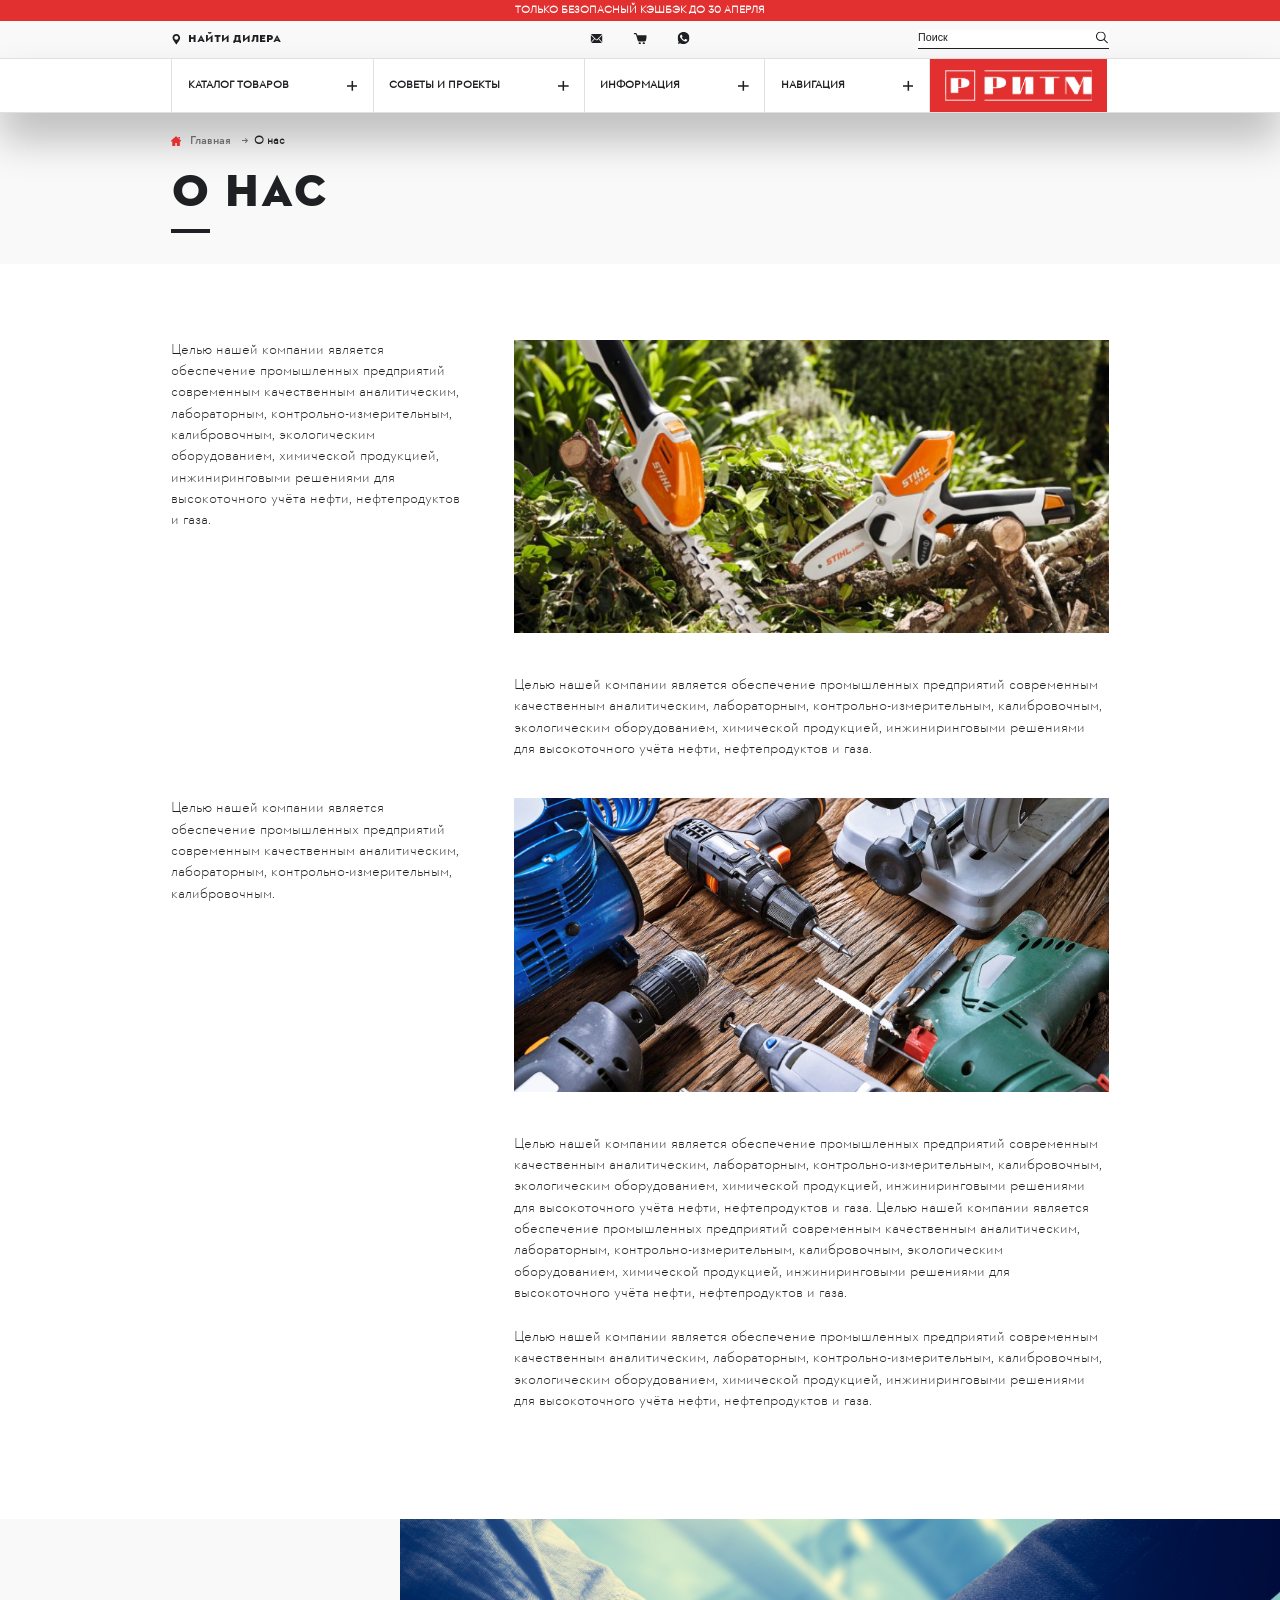
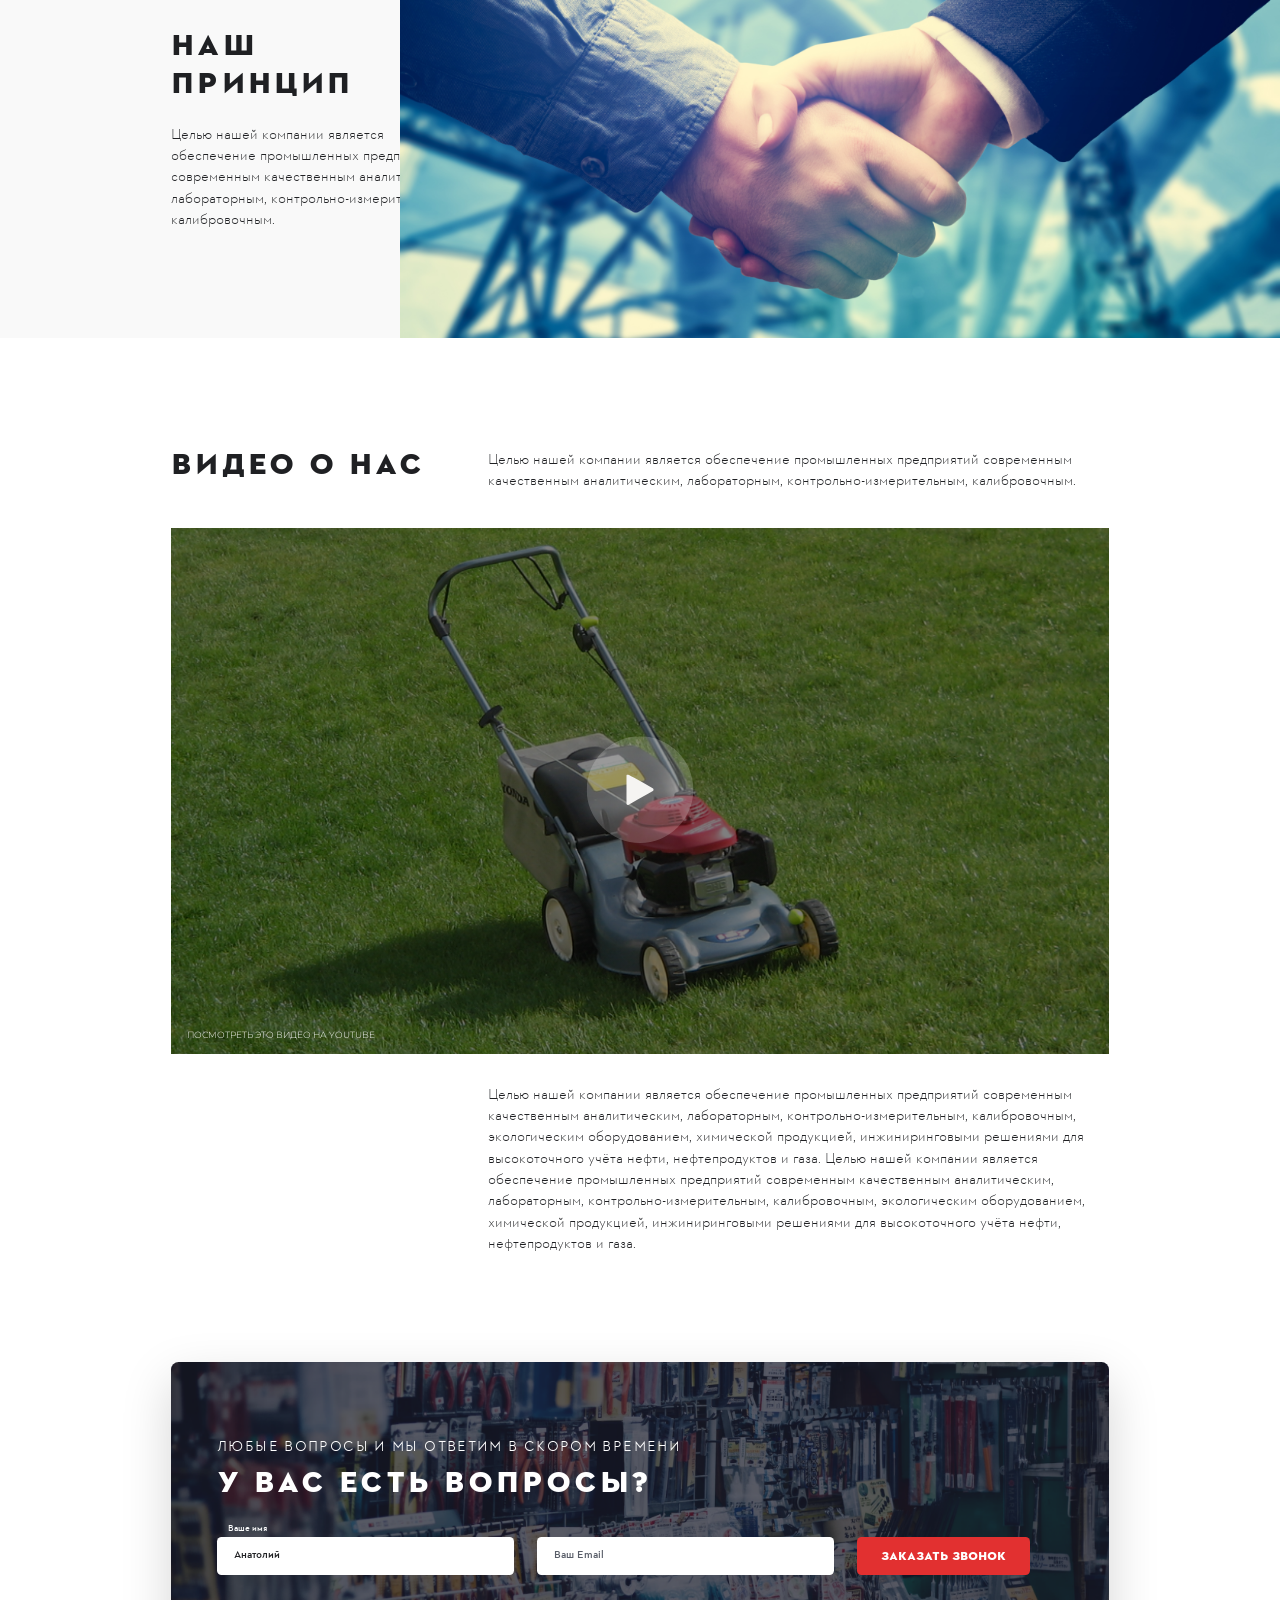
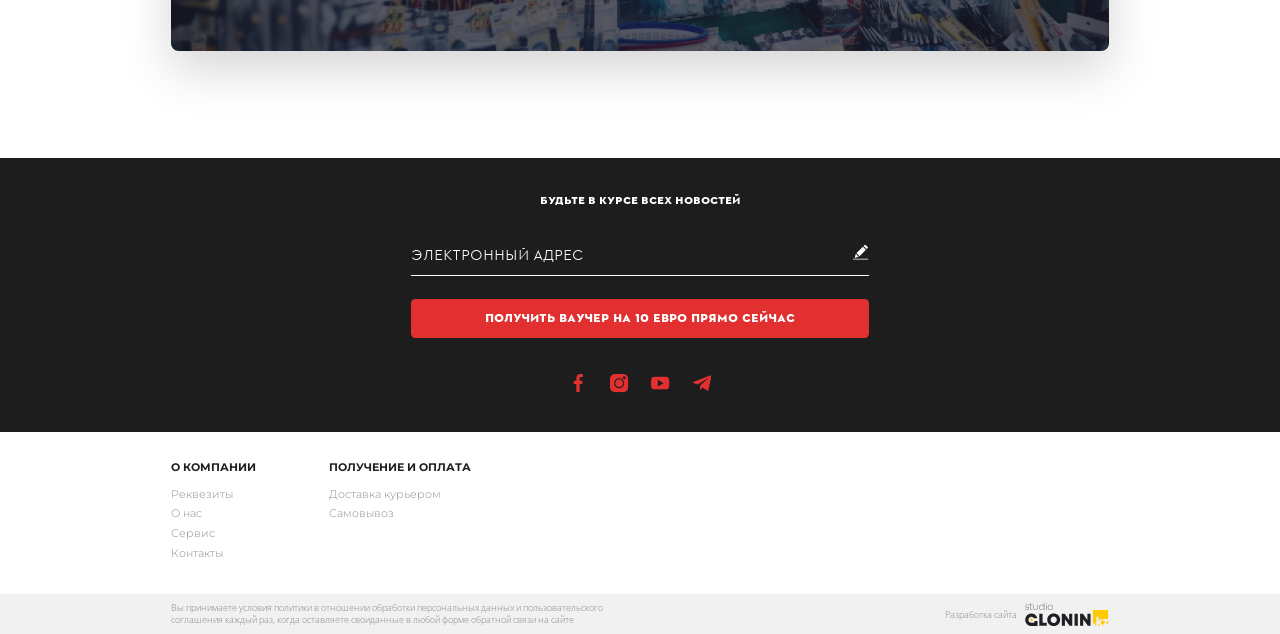
==== commit a0943f5b: "Add files via upload" ====
--- a/about.html
+++ b/about.html
@@ -151,6 +151,157 @@
                                         <rect x="8" width="14" height="2" transform="rotate(90 8 0)" fill="#1F2023" />
                                     </svg>
                                 </div>
+                                <div class="menu-list__wrapper">
+                                    <div class="menu-list__inner">
+                                        <ul class="menu-list__list menu-list-list">
+                                            <li class="menu-list-list__item">
+                                                <h3 class="menu-list-list__title">
+                                                    Создание позиций
+                                                </h3>
+                                            </li>
+                                            <li class="menu-list-list__item">
+                                                <a class="menu-list-list__link" href="#">
+                                                    Занимаемых участниками
+                                                </a>
+                                            </li>
+                                            <li class="menu-list-list__item">
+                                                <a class="menu-list-list__link" href="#">
+                                                    В отношении поставленных задач. 
+                                                </a>
+                                            </li>
+                                            <li class="menu-list-list__item">
+                                                <a class="menu-list-list__link" href="#">
+                                                    Повседневная практика показывает
+                                                </a>
+                                            </li>
+                                            <li class="menu-list-list__item">
+                                                <a class="menu-list-list__link" href="#">
+                                                    Что укрепление и развитие структуры 
+                                                </a>
+                                            </li>
+                                        </ul>
+                                        <ul class="menu-list__list menu-list-list">
+                                            <li class="menu-list-list__item">
+                                                <h3 class="menu-list-list__title">
+                                                    Создание позиций
+                                                </h3>
+                                            </li>
+                                            <li class="menu-list-list__item">
+                                                <a class="menu-list-list__link" href="#">
+                                                    Занимаемых участниками
+                                                </a>
+                                            </li>
+                                            <li class="menu-list-list__item">
+                                                <a class="menu-list-list__link" href="#">
+                                                    В отношении поставленных задач. 
+                                                </a>
+                                            </li>
+                                            <li class="menu-list-list__item">
+                                                <a class="menu-list-list__link" href="#">
+                                                    Повседневная практика показывает
+                                                </a>
+                                            </li>
+                                            <li class="menu-list-list__item">
+                                                <a class="menu-list-list__link" href="#">
+                                                    Что укрепление и развитие структуры 
+                                                </a>
+                                            </li>
+                                        </ul>
+                                        <ul class="menu-list__list menu-list-list">
+                                            <li class="menu-list-list__item">
+                                                <h3 class="menu-list-list__title">
+                                                    Создание позиций
+                                                </h3>
+                                            </li>
+                                            <li class="menu-list-list__item">
+                                                <a class="menu-list-list__link" href="#">
+                                                    Занимаемых участниками
+                                                </a>
+                                            </li>
+                                            <li class="menu-list-list__item">
+                                                <a class="menu-list-list__link" href="#">
+                                                    В отношении поставленных задач. 
+                                                </a>
+                                            </li>
+                                            <li class="menu-list-list__item">
+                                                <a class="menu-list-list__link" href="#">
+                                                    Повседневная практика показывает
+                                                </a>
+                                            </li>
+                                            <li class="menu-list-list__item">
+                                                <a class="menu-list-list__link" href="#">
+                                                    Что укрепление и развитие структуры 
+                                                </a>
+                                            </li>
+                                        </ul>
+                                        <ul class="menu-list__list menu-list-list">
+                                            <li class="menu-list-list__item">
+                                                <h3 class="menu-list-list__title">
+                                                    Создание позиций
+                                                </h3>
+                                            </li>
+                                            <li class="menu-list-list__item">
+                                                <a class="menu-list-list__link" href="#">
+                                                    Занимаемых участниками
+                                                </a>
+                                            </li>
+                                            <li class="menu-list-list__item">
+                                                <a class="menu-list-list__link" href="#">
+                                                    В отношении поставленных задач. 
+                                                </a>
+                                            </li>
+                                            <li class="menu-list-list__item">
+                                                <a class="menu-list-list__link" href="#">
+                                                    Повседневная практика показывает
+                                                </a>
+                                            </li>
+                                        </ul>
+                                        <ul class="menu-list__list menu-list-list">
+                                            <li class="menu-list-list__item">
+                                                <h3 class="menu-list-list__title">
+                                                    Создание позиций
+                                                </h3>
+                                            </li>
+                                            <li class="menu-list-list__item">
+                                                <a class="menu-list-list__link" href="#">
+                                                    Занимаемых участниками
+                                                </a>
+                                            </li>
+                                            <li class="menu-list-list__item">
+                                                <a class="menu-list-list__link" href="#">
+                                                    В отношении поставленных задач. 
+                                                </a>
+                                            </li>
+                                            <li class="menu-list-list__item">
+                                                <a class="menu-list-list__link" href="#">
+                                                    Повседневная практика показывает
+                                                </a>
+                                            </li>
+                                        </ul>
+                                        <ul class="menu-list__list menu-list-list">
+                                            <li class="menu-list-list__item">
+                                                <h3 class="menu-list-list__title">
+                                                    Создание позиций
+                                                </h3>
+                                            </li>
+                                            <li class="menu-list-list__item">
+                                                <a class="menu-list-list__link" href="#">
+                                                    Занимаемых участниками
+                                                </a>
+                                            </li>
+                                            <li class="menu-list-list__item">
+                                                <a class="menu-list-list__link" href="#">
+                                                    В отношении поставленных задач. 
+                                                </a>
+                                            </li>
+                                            <li class="menu-list-list__item">
+                                                <a class="menu-list-list__link" href="#">
+                                                    Повседневная практика показывает
+                                                </a>
+                                            </li>
+                                        </ul>
+                                    </div>
+                                </div>
                             </li>
                             <li class="menu-list__item">
                                 <div class="menu-list__top">
@@ -162,6 +313,157 @@
                                         <rect y="6" width="14" height="2" fill="#1F2023" />
                                         <rect x="8" width="14" height="2" transform="rotate(90 8 0)" fill="#1F2023" />
                                     </svg>
+                                </div>
+                                <div class="menu-list__wrapper">
+                                    <div class="menu-list__inner">
+                                        <ul class="menu-list__list menu-list-list">
+                                            <li class="menu-list-list__item">
+                                                <h3 class="menu-list-list__title">
+                                                    Создание позиций 2
+                                                </h3>
+                                            </li>
+                                            <li class="menu-list-list__item">
+                                                <a class="menu-list-list__link" href="#">
+                                                    Занимаемых участниками
+                                                </a>
+                                            </li>
+                                            <li class="menu-list-list__item">
+                                                <a class="menu-list-list__link" href="#">
+                                                    В отношении поставленных задач. 
+                                                </a>
+                                            </li>
+                                            <li class="menu-list-list__item">
+                                                <a class="menu-list-list__link" href="#">
+                                                    Повседневная практика показывает
+                                                </a>
+                                            </li>
+                                            <li class="menu-list-list__item">
+                                                <a class="menu-list-list__link" href="#">
+                                                    Что укрепление и развитие структуры 
+                                                </a>
+                                            </li>
+                                        </ul>
+                                        <ul class="menu-list__list menu-list-list">
+                                            <li class="menu-list-list__item">
+                                                <h3 class="menu-list-list__title">
+                                                    Создание позиций
+                                                </h3>
+                                            </li>
+                                            <li class="menu-list-list__item">
+                                                <a class="menu-list-list__link" href="#">
+                                                    Занимаемых участниками
+                                                </a>
+                                            </li>
+                                            <li class="menu-list-list__item">
+                                                <a class="menu-list-list__link" href="#">
+                                                    В отношении поставленных задач. 
+                                                </a>
+                                            </li>
+                                            <li class="menu-list-list__item">
+                                                <a class="menu-list-list__link" href="#">
+                                                    Повседневная практика показывает
+                                                </a>
+                                            </li>
+                                            <li class="menu-list-list__item">
+                                                <a class="menu-list-list__link" href="#">
+                                                    Что укрепление и развитие структуры 
+                                                </a>
+                                            </li>
+                                        </ul>
+                                        <ul class="menu-list__list menu-list-list">
+                                            <li class="menu-list-list__item">
+                                                <h3 class="menu-list-list__title">
+                                                    Создание позиций
+                                                </h3>
+                                            </li>
+                                            <li class="menu-list-list__item">
+                                                <a class="menu-list-list__link" href="#">
+                                                    Занимаемых участниками
+                                                </a>
+                                            </li>
+                                            <li class="menu-list-list__item">
+                                                <a class="menu-list-list__link" href="#">
+                                                    В отношении поставленных задач. 
+                                                </a>
+                                            </li>
+                                            <li class="menu-list-list__item">
+                                                <a class="menu-list-list__link" href="#">
+                                                    Повседневная практика показывает
+                                                </a>
+                                            </li>
+                                            <li class="menu-list-list__item">
+                                                <a class="menu-list-list__link" href="#">
+                                                    Что укрепление и развитие структуры 
+                                                </a>
+                                            </li>
+                                        </ul>
+                                        <ul class="menu-list__list menu-list-list">
+                                            <li class="menu-list-list__item">
+                                                <h3 class="menu-list-list__title">
+                                                    Создание позиций
+                                                </h3>
+                                            </li>
+                                            <li class="menu-list-list__item">
+                                                <a class="menu-list-list__link" href="#">
+                                                    Занимаемых участниками
+                                                </a>
+                                            </li>
+                                            <li class="menu-list-list__item">
+                                                <a class="menu-list-list__link" href="#">
+                                                    В отношении поставленных задач. 
+                                                </a>
+                                            </li>
+                                            <li class="menu-list-list__item">
+                                                <a class="menu-list-list__link" href="#">
+                                                    Повседневная практика показывает
+                                                </a>
+                                            </li>
+                                        </ul>
+                                        <ul class="menu-list__list menu-list-list">
+                                            <li class="menu-list-list__item">
+                                                <h3 class="menu-list-list__title">
+                                                    Создание позиций
+                                                </h3>
+                                            </li>
+                                            <li class="menu-list-list__item">
+                                                <a class="menu-list-list__link" href="#">
+                                                    Занимаемых участниками
+                                                </a>
+                                            </li>
+                                            <li class="menu-list-list__item">
+                                                <a class="menu-list-list__link" href="#">
+                                                    В отношении поставленных задач. 
+                                                </a>
+                                            </li>
+                                            <li class="menu-list-list__item">
+                                                <a class="menu-list-list__link" href="#">
+                                                    Повседневная практика показывает
+                                                </a>
+                                            </li>
+                                        </ul>
+                                        <ul class="menu-list__list menu-list-list">
+                                            <li class="menu-list-list__item">
+                                                <h3 class="menu-list-list__title">
+                                                    Создание позиций
+                                                </h3>
+                                            </li>
+                                            <li class="menu-list-list__item">
+                                                <a class="menu-list-list__link" href="#">
+                                                    Занимаемых участниками
+                                                </a>
+                                            </li>
+                                            <li class="menu-list-list__item">
+                                                <a class="menu-list-list__link" href="#">
+                                                    В отношении поставленных задач. 
+                                                </a>
+                                            </li>
+                                            <li class="menu-list-list__item">
+                                                <a class="menu-list-list__link" href="#">
+                                                    Повседневная практика показывает
+                                                </a>
+                                            </li>
+                                        </ul>
+                                    </div>
                                 </div>
                             </li>
                             <li class="menu-list__item">
@@ -175,6 +477,157 @@
                                         <rect x="8" width="14" height="2" transform="rotate(90 8 0)" fill="#1F2023" />
                                     </svg>
                                 </div>
+                                <div class="menu-list__wrapper">
+                                    <div class="menu-list__inner">
+                                        <ul class="menu-list__list menu-list-list">
+                                            <li class="menu-list-list__item">
+                                                <h3 class="menu-list-list__title">
+                                                    Создание позиций 3
+                                                </h3>
+                                            </li>
+                                            <li class="menu-list-list__item">
+                                                <a class="menu-list-list__link" href="#">
+                                                    Занимаемых участниками
+                                                </a>
+                                            </li>
+                                            <li class="menu-list-list__item">
+                                                <a class="menu-list-list__link" href="#">
+                                                    В отношении поставленных задач. 
+                                                </a>
+                                            </li>
+                                            <li class="menu-list-list__item">
+                                                <a class="menu-list-list__link" href="#">
+                                                    Повседневная практика показывает
+                                                </a>
+                                            </li>
+                                            <li class="menu-list-list__item">
+                                                <a class="menu-list-list__link" href="#">
+                                                    Что укрепление и развитие структуры 
+                                                </a>
+                                            </li>
+                                        </ul>
+                                        <ul class="menu-list__list menu-list-list">
+                                            <li class="menu-list-list__item">
+                                                <h3 class="menu-list-list__title">
+                                                    Создание позиций
+                                                </h3>
+                                            </li>
+                                            <li class="menu-list-list__item">
+                                                <a class="menu-list-list__link" href="#">
+                                                    Занимаемых участниками
+                                                </a>
+                                            </li>
+                                            <li class="menu-list-list__item">
+                                                <a class="menu-list-list__link" href="#">
+                                                    В отношении поставленных задач. 
+                                                </a>
+                                            </li>
+                                            <li class="menu-list-list__item">
+                                                <a class="menu-list-list__link" href="#">
+                                                    Повседневная практика показывает
+                                                </a>
+                                            </li>
+                                            <li class="menu-list-list__item">
+                                                <a class="menu-list-list__link" href="#">
+                                                    Что укрепление и развитие структуры 
+                                                </a>
+                                            </li>
+                                        </ul>
+                                        <ul class="menu-list__list menu-list-list">
+                                            <li class="menu-list-list__item">
+                                                <h3 class="menu-list-list__title">
+                                                    Создание позиций
+                                                </h3>
+                                            </li>
+                                            <li class="menu-list-list__item">
+                                                <a class="menu-list-list__link" href="#">
+                                                    Занимаемых участниками
+                                                </a>
+                                            </li>
+                                            <li class="menu-list-list__item">
+                                                <a class="menu-list-list__link" href="#">
+                                                    В отношении поставленных задач. 
+                                                </a>
+                                            </li>
+                                            <li class="menu-list-list__item">
+                                                <a class="menu-list-list__link" href="#">
+                                                    Повседневная практика показывает
+                                                </a>
+                                            </li>
+                                            <li class="menu-list-list__item">
+                                                <a class="menu-list-list__link" href="#">
+                                                    Что укрепление и развитие структуры 
+                                                </a>
+                                            </li>
+                                        </ul>
+                                        <ul class="menu-list__list menu-list-list">
+                                            <li class="menu-list-list__item">
+                                                <h3 class="menu-list-list__title">
+                                                    Создание позиций
+                                                </h3>
+                                            </li>
+                                            <li class="menu-list-list__item">
+                                                <a class="menu-list-list__link" href="#">
+                                                    Занимаемых участниками
+                                                </a>
+                                            </li>
+                                            <li class="menu-list-list__item">
+                                                <a class="menu-list-list__link" href="#">
+                                                    В отношении поставленных задач. 
+                                                </a>
+                                            </li>
+                                            <li class="menu-list-list__item">
+                                                <a class="menu-list-list__link" href="#">
+                                                    Повседневная практика показывает
+                                                </a>
+                                            </li>
+                                        </ul>
+                                        <ul class="menu-list__list menu-list-list">
+                                            <li class="menu-list-list__item">
+                                                <h3 class="menu-list-list__title">
+                                                    Создание позиций
+                                                </h3>
+                                            </li>
+                                            <li class="menu-list-list__item">
+                                                <a class="menu-list-list__link" href="#">
+                                                    Занимаемых участниками
+                                                </a>
+                                            </li>
+                                            <li class="menu-list-list__item">
+                                                <a class="menu-list-list__link" href="#">
+                                                    В отношении поставленных задач. 
+                                                </a>
+                                            </li>
+                                            <li class="menu-list-list__item">
+                                                <a class="menu-list-list__link" href="#">
+                                                    Повседневная практика показывает
+                                                </a>
+                                            </li>
+                                        </ul>
+                                        <ul class="menu-list__list menu-list-list">
+                                            <li class="menu-list-list__item">
+                                                <h3 class="menu-list-list__title">
+                                                    Создание позиций
+                                                </h3>
+                                            </li>
+                                            <li class="menu-list-list__item">
+                                                <a class="menu-list-list__link" href="#">
+                                                    Занимаемых участниками
+                                                </a>
+                                            </li>
+                                            <li class="menu-list-list__item">
+                                                <a class="menu-list-list__link" href="#">
+                                                    В отношении поставленных задач. 
+                                                </a>
+                                            </li>
+                                            <li class="menu-list-list__item">
+                                                <a class="menu-list-list__link" href="#">
+                                                    Повседневная практика показывает
+                                                </a>
+                                            </li>
+                                        </ul>
+                                    </div>
+                                </div>
                             </li>
                             <li class="menu-list__item">
                                 <div class="menu-list__top">
@@ -186,6 +639,157 @@
                                         <rect y="6" width="14" height="2" fill="#1F2023" />
                                         <rect x="8" width="14" height="2" transform="rotate(90 8 0)" fill="#1F2023" />
                                     </svg>
+                                </div>
+                                <div class="menu-list__wrapper">
+                                    <div class="menu-list__inner">
+                                        <ul class="menu-list__list menu-list-list">
+                                            <li class="menu-list-list__item">
+                                                <h3 class="menu-list-list__title">
+                                                    Создание позиций 4
+                                                </h3>
+                                            </li>
+                                            <li class="menu-list-list__item">
+                                                <a class="menu-list-list__link" href="#">
+                                                    Занимаемых участниками
+                                                </a>
+                                            </li>
+                                            <li class="menu-list-list__item">
+                                                <a class="menu-list-list__link" href="#">
+                                                    В отношении поставленных задач. 
+                                                </a>
+                                            </li>
+                                            <li class="menu-list-list__item">
+                                                <a class="menu-list-list__link" href="#">
+                                                    Повседневная практика показывает
+                                                </a>
+                                            </li>
+                                            <li class="menu-list-list__item">
+                                                <a class="menu-list-list__link" href="#">
+                                                    Что укрепление и развитие структуры 
+                                                </a>
+                                            </li>
+                                        </ul>
+                                        <ul class="menu-list__list menu-list-list">
+                                            <li class="menu-list-list__item">
+                                                <h3 class="menu-list-list__title">
+                                                    Создание позиций
+                                                </h3>
+                                            </li>
+                                            <li class="menu-list-list__item">
+                                                <a class="menu-list-list__link" href="#">
+                                                    Занимаемых участниками
+                                                </a>
+                                            </li>
+                                            <li class="menu-list-list__item">
+                                                <a class="menu-list-list__link" href="#">
+                                                    В отношении поставленных задач. 
+                                                </a>
+                                            </li>
+                                            <li class="menu-list-list__item">
+                                                <a class="menu-list-list__link" href="#">
+                                                    Повседневная практика показывает
+                                                </a>
+                                            </li>
+                                            <li class="menu-list-list__item">
+                                                <a class="menu-list-list__link" href="#">
+                                                    Что укрепление и развитие структуры 
+                                                </a>
+                                            </li>
+                                        </ul>
+                                        <ul class="menu-list__list menu-list-list">
+                                            <li class="menu-list-list__item">
+                                                <h3 class="menu-list-list__title">
+                                                    Создание позиций
+                                                </h3>
+                                            </li>
+                                            <li class="menu-list-list__item">
+                                                <a class="menu-list-list__link" href="#">
+                                                    Занимаемых участниками
+                                                </a>
+                                            </li>
+                                            <li class="menu-list-list__item">
+                                                <a class="menu-list-list__link" href="#">
+                                                    В отношении поставленных задач. 
+                                                </a>
+                                            </li>
+                                            <li class="menu-list-list__item">
+                                                <a class="menu-list-list__link" href="#">
+                                                    Повседневная практика показывает
+                                                </a>
+                                            </li>
+                                            <li class="menu-list-list__item">
+                                                <a class="menu-list-list__link" href="#">
+                                                    Что укрепление и развитие структуры 
+                                                </a>
+                                            </li>
+                                        </ul>
+                                        <ul class="menu-list__list menu-list-list">
+                                            <li class="menu-list-list__item">
+                                                <h3 class="menu-list-list__title">
+                                                    Создание позиций
+                                                </h3>
+                                            </li>
+                                            <li class="menu-list-list__item">
+                                                <a class="menu-list-list__link" href="#">
+                                                    Занимаемых участниками
+                                                </a>
+                                            </li>
+                                            <li class="menu-list-list__item">
+                                                <a class="menu-list-list__link" href="#">
+                                                    В отношении поставленных задач. 
+                                                </a>
+                                            </li>
+                                            <li class="menu-list-list__item">
+                                                <a class="menu-list-list__link" href="#">
+                                                    Повседневная практика показывает
+                                                </a>
+                                            </li>
+                                        </ul>
+                                        <ul class="menu-list__list menu-list-list">
+                                            <li class="menu-list-list__item">
+                                                <h3 class="menu-list-list__title">
+                                                    Создание позиций
+                                                </h3>
+                                            </li>
+                                            <li class="menu-list-list__item">
+                                                <a class="menu-list-list__link" href="#">
+                                                    Занимаемых участниками
+                                                </a>
+                                            </li>
+                                            <li class="menu-list-list__item">
+                                                <a class="menu-list-list__link" href="#">
+                                                    В отношении поставленных задач. 
+                                                </a>
+                                            </li>
+                                            <li class="menu-list-list__item">
+                                                <a class="menu-list-list__link" href="#">
+                                                    Повседневная практика показывает
+                                                </a>
+                                            </li>
+                                        </ul>
+                                        <ul class="menu-list__list menu-list-list">
+                                            <li class="menu-list-list__item">
+                                                <h3 class="menu-list-list__title">
+                                                    Создание позиций
+                                                </h3>
+                                            </li>
+                                            <li class="menu-list-list__item">
+                                                <a class="menu-list-list__link" href="#">
+                                                    Занимаемых участниками
+                                                </a>
+                                            </li>
+                                            <li class="menu-list-list__item">
+                                                <a class="menu-list-list__link" href="#">
+                                                    В отношении поставленных задач. 
+                                                </a>
+                                            </li>
+                                            <li class="menu-list-list__item">
+                                                <a class="menu-list-list__link" href="#">
+                                                    Повседневная практика показывает
+                                                </a>
+                                            </li>
+                                        </ul>
+                                    </div>
                                 </div>
                             </li>
                         </ul>
--- a/css/style.min.css
+++ b/css/style.min.css
@@ -1 +1 @@
-@font-face{font-family:"STIHL Contraface Display Title";src:local("☺"),url("../fonts/STIHLContrafaceDisplayTitling.woff") format("woff"),url("../fonts/STIHLContrafaceDisplayTitling.ttf") format("truetype");font-weight:900;font-style:normal}@font-face{font-family:"STIHL Contraface Text Bold";src:local("☺"),url("../fonts/STIHLContrafaceText-Bold.woff") format("woff"),url("../fonts/STIHLContrafaceText-Bold.ttf") format("truetype");font-weight:700;font-style:normal}@font-face{font-family:"STIHL Contraface Text Demi";src:local("☺"),url("../fonts/STIHLContrafaceTextDemi.woff") format("woff"),url("../fonts/STIHLContrafaceTextDemi.ttf") format("truetype");font-weight:600;font-style:normal}@font-face{font-family:"STIHL Contraface Display Medium";src:local("☺"),url("../fonts/STIHLContrafaceDisplayMedium.woff") format("woff"),url("../fonts/STIHLContrafaceDisplayMedium.ttf") format("truetype");font-weight:600;font-style:normal}@font-face{font-family:"STIHL Contraface Text";src:local("☺"),url("../fonts/STIHLContrafaceText.woff") format("woff"),url("../fonts/STIHLContrafaceText.ttf") format("truetype");font-weight:400;font-style:normal}@font-face{font-family:"STIHL Contraface Text Light";src:local("☺"),url("../fonts/STIHLContrafaceTextLight.woff") format("woff"),url("../fonts/STIHLContrafaceTextLight.woff") format("truetype");font-weight:300;font-style:normal}*{padding:0;margin:0;border:0}*,*:before,*:after{-webkit-box-sizing:border-box;box-sizing:border-box}:focus,:active{outline:none}a:focus,a:active{outline:none}nav,footer,header,aside{display:block}html,body{height:100%;width:100%;font-size:100%;line-height:1;font-size:14px;-ms-text-size-adjust:100%;-moz-text-size-adjust:100%;-webkit-text-size-adjust:100%}input,button,textarea{font-family:inherit}input::-ms-clear{display:none}button{cursor:pointer}button::-moz-focus-inner{padding:0;border:0}a,a:visited{text-decoration:none}a:hover{text-decoration:none}ul li{list-style:none}img{vertical-align:top}h1,h2,h3,h4,h5,h6{font-size:inherit;font-weight:400}button{background:unset}html{font-size:1px}html,body{height:100%;background:#fff;font-family:"STIHL Contraface Display Title";font-weight:300}.wrapper{display:-webkit-box;display:-ms-flexbox;display:flex;-webkit-box-orient:vertical;-webkit-box-direction:normal;-ms-flex-direction:column;flex-direction:column;min-height:100%}.main{-webkit-box-flex:1;-ms-flex:1 0 auto;flex:1 0 auto}.footer{-webkit-box-flex:0;-ms-flex:0 0 auto;flex:0 0 auto}.container{max-width:1260rem;margin:0 auto;padding:0 15rem}.big-container{max-width:1920rem;margin:0 auto;padding:0}.big-title{font-weight:900;font-size:60rem;line-height:60rem;text-transform:uppercase;color:#1f2023;padding-bottom:25rem;position:relative}.big-title::before{content:"";width:50rem;height:5rem;position:absolute;left:0;bottom:0;right:0;background:#1f2023}.btn{background:#e23030;border-radius:6rem;padding:16rem 30rem;display:-webkit-box;display:-ms-flexbox;display:flex;-webkit-box-pack:center;-ms-flex-pack:center;justify-content:center;-webkit-box-align:center;-ms-flex-align:center;align-items:center;text-align:center;font-weight:900;font-size:16rem;line-height:16rem;text-transform:uppercase;color:#fff;-webkit-transition:background .3s,color .3s,border .3s;-o-transition:background .3s,color .3s,border .3s;transition:background .3s,color .3s,border .3s;border:1rem solid rgba(0,0,0,0)}.btn:hover{background:#fff;color:#e23030;border:1rem solid #e23030}p{font-family:"STIHL Contraface Text Light"}.title{font-weight:900;font-size:40rem;line-height:50rem;letter-spacing:.1em;text-transform:uppercase;margin-bottom:20rem;color:#1f2023}.header__top{background:#e23030;padding:4rem 0;display:-webkit-box;display:-ms-flexbox;display:flex;-webkit-box-pack:center;-ms-flex-pack:center;justify-content:center;-webkit-box-align:center;-ms-flex-align:center;align-items:center;text-align:center;font-family:"STIHL Contraface Text"}.header__top-text{font-weight:700;font-size:14rem;line-height:20rem;text-transform:uppercase;color:#fff}.header-body{padding:12rem}.header-body__inner{display:-webkit-box;display:-ms-flexbox;display:flex;-webkit-box-align:center;-ms-flex-align:center;align-items:center}.header-body__link{display:-webkit-box;display:-ms-flexbox;display:flex;-webkit-box-align:center;-ms-flex-align:center;align-items:center;gap:8rem;font-weight:900;font-size:14rem;line-height:14rem;color:#1f2023}.header-body__form{font-family:"Stint Ultra Expanded",sans-serif;border-bottom:1rem solid #1f2023;position:relative;width:100%;max-width:250rem;margin-left:auto}.header-body__form-input{width:100%;padding:1rem 40rem 5rem 0;font-size:14rem;line-height:14rem;color:#1f2023}.header-body__form-input::-webkit-input-placeholder{font-size:14rem;line-height:14rem;color:#1f2023}.header-body__form-input::-moz-placeholder{font-size:14rem;line-height:14rem;color:#1f2023}.header-body__form-input:-ms-input-placeholder{font-size:14rem;line-height:14rem;color:#1f2023}.header-body__form-input::-ms-input-placeholder{font-size:14rem;line-height:14rem;color:#1f2023}.header-body__form-input::placeholder{font-size:14rem;line-height:14rem;color:#1f2023}.header-body__form-btn{position:absolute;right:0;top:50%;-webkit-transform:translateY(-50%);-ms-transform:translateY(-50%);transform:translateY(-50%)}.header-body-list{margin-left:auto;margin-right:auto;display:-webkit-box;display:-ms-flexbox;display:flex;-webkit-box-align:center;-ms-flex-align:center;align-items:center;gap:40rem;position:absolute;left:50%;-webkit-transform:translateX(-50%);-ms-transform:translateX(-50%);transform:translateX(-50%)}.header-bottom{border:1rem solid #e0e0e0}.header-bottom__inner{display:-webkit-box;display:-ms-flexbox;display:flex;width:100%}.menu{width:100%}.menu-list{display:-webkit-box;display:-ms-flexbox;display:flex;-webkit-box-align:center;-ms-flex-align:center;align-items:center}.menu-list__item{-webkit-box-flex:1;-ms-flex-positive:1;flex-grow:1;border-right:1rem solid #e0e0e0}.menu-list__top{position:relative;display:-webkit-box;display:-ms-flexbox;display:flex;-webkit-box-align:center;-ms-flex-align:center;align-items:center;padding:25rem 40rem 25rem 20rem}.menu-list__top svg{position:absolute;top:50%;right:20rem;-webkit-transform:translateY(-50%);-ms-transform:translateY(-50%);transform:translateY(-50%)}.menu-list__top-text{font-family:"STIHL Contraface Text";font-weight:700;font-size:14rem;line-height:20rem;color:#1f2023;text-transform:uppercase}.heading-section{padding:25rem 0 40rem 0;background:#f9f9f9}.breadcrumbs{display:-webkit-box;display:-ms-flexbox;display:flex;-webkit-box-align:center;-ms-flex-align:center;align-items:center;gap:30rem;margin-bottom:25rem;font-family:"STIHL Contraface Text Demi"}.breadcrumbs__item{position:relative}.breadcrumbs__item:first-child{padding-left:25rem}.breadcrumbs__item:first-child::before{content:"";width:13rem;height:13rem;position:absolute;left:0;top:50%;-webkit-transform:translateY(-50%);-ms-transform:translateY(-50%);transform:translateY(-50%);background-repeat:no-repeat;background-size:contain;background-image:url(../images/home-icon.svg)}.breadcrumbs__link{font-weight:600;font-size:16rem;line-height:22rem;color:#1f2023;opacity:.6;position:relative}.breadcrumbs__link::after{content:"";width:8rem;height:9rem;position:absolute;right:-22rem;top:50%;-webkit-transform:translateY(-50%);-ms-transform:translateY(-50%);transform:translateY(-50%);background-repeat:no-repeat;background-size:contain;background-image:url(../images/breadcrumbs-arrow.svg)}.breadcrumbs__text{font-weight:600;font-size:16rem;line-height:22rem;color:#1f2023}.about{padding-top:100rem;margin-bottom:140rem}.about__inner{display:-webkit-box;display:-ms-flexbox;display:flex;-webkit-box-orient:vertical;-webkit-box-direction:normal;-ms-flex-direction:column;flex-direction:column;gap:50rem}.about-box{display:-webkit-box;display:-ms-flexbox;display:flex;gap:30rem}.about-box__text{font-weight:300;font-size:20rem;line-height:28rem;color:#1f2023;margin-right:30rem;max-width:390rem;min-width:390rem}.about-box-body__img{display:-webkit-box;display:-ms-flexbox;display:flex;-webkit-box-orient:vertical;-webkit-box-direction:normal;-ms-flex-direction:column;flex-direction:column;width:100%;max-width:810rem;height:400rem;max-height:400rem;margin-bottom:40rem}.about-box-body__img-image{width:100%;height:100%;-o-object-fit:cover;object-fit:cover}.about-box-body__text{font-weight:300;font-size:20rem;line-height:28rem;color:#1f2023;margin-bottom:30rem}.about-box-body__text:last-child{margin-bottom:0}.fundamental{margin-bottom:140rem;background:#f9f9f9}.fundamental__inner{display:-webkit-box;display:-ms-flexbox;display:flex;position:relative;-webkit-box-pack:start;-ms-flex-pack:start;justify-content:flex-start;-webkit-box-align:start;-ms-flex-align:start;align-items:flex-start}.fundamental__inner .container{width:100%}.fundamental__body{padding:140rem 0;max-width:390rem}.fundamental__body-title{margin-bottom:30rem;font-weight:900;font-size:40rem;line-height:50rem;letter-spacing:.1em;text-transform:uppercase;color:#1f2023;max-width:330rem}.fundamental__body-text{font-weight:300;font-size:20rem;line-height:28rem;color:#1f2023}.fundamental__img{height:100%;position:absolute;right:0;max-width:1155rem;overflow:hidden}.fundamental__img-image{width:100%;height:100%}.about-video{margin-bottom:140rem}.about-video__top{display:-webkit-box;display:-ms-flexbox;display:flex;gap:60rem;-webkit-box-align:center;-ms-flex-align:center;align-items:center;margin-bottom:40rem}.about-video__title{font-weight:900;font-size:40rem;line-height:50rem;letter-spacing:.1em;text-transform:uppercase;color:#1f2023}.about-video__text{font-weight:300;font-size:20rem;line-height:28rem;color:#1f2023;max-width:815rem;margin-left:auto}.about-video-box{position:relative;height:690rem;max-height:690rem;width:100%;margin-bottom:40rem}.about-video-box::before{content:"";width:100%;height:100%;position:absolute;top:0;bottom:0;left:0;right:0;background:-webkit-gradient(linear, left bottom, left top, from(rgba(0, 0, 0, 0.5)), to(rgba(0, 0, 0, 0.5)));background:-o-linear-gradient(bottom, rgba(0, 0, 0, 0.5), rgba(0, 0, 0, 0.5));background:linear-gradient(0deg, rgba(0, 0, 0, 0.5), rgba(0, 0, 0, 0.5))}.about-video-box__img{width:100%;height:100%;-o-object-fit:cover;object-fit:cover}.about-video-box__play-icon{position:absolute;left:50%;top:50%;-webkit-transform:translateX(-50%) translateY(-50%);-ms-transform:translateX(-50%) translateY(-50%);transform:translateX(-50%) translateY(-50%)}.about-video-box__link{position:absolute;bottom:20rem;left:20rem;font-size:12rem;line-height:12rem;color:#fff;text-transform:uppercase;font-family:"Montserrat",sans-serif}.questions{margin-bottom:140rem;position:relative;z-index:1}.questions__inner{position:relative;-webkit-box-shadow:0rem 24rem 64rem rgba(0,0,0,.17);box-shadow:0rem 24rem 64rem rgba(0,0,0,.17);border-radius:10rem;padding:100rem 60rem}.questions__text{font-weight:600;font-size:18rem;line-height:23rem;color:#fff;letter-spacing:.1em;text-transform:uppercase;margin-bottom:10rem;font-family:"STIHL Contraface Display Medium"}.questions__title{color:#fff;font-weight:900;font-size:40rem;line-height:50rem;letter-spacing:.1em;text-transform:uppercase;margin-bottom:30rem}.questions__bg-img{border-radius:10rem;position:absolute;top:0;bottom:0;left:0;right:0;width:100%;height:100%;-o-object-fit:cover;object-fit:cover;z-index:-1}.questions-form{display:-webkit-box;display:-ms-flexbox;display:flex;gap:30rem;width:100%;-webkit-box-align:end;-ms-flex-align:end;align-items:flex-end}.questions-form__box{display:-webkit-box;display:-ms-flexbox;display:flex;-webkit-box-orient:vertical;-webkit-box-direction:normal;-ms-flex-direction:column;flex-direction:column;width:100%;max-width:390rem;-webkit-box-pack:end;-ms-flex-pack:end;justify-content:flex-end;font-family:"STIHL Contraface Text Demi"}.questions-form__box-text{font-weight:600;font-size:12rem;line-height:12rem;margin-left:14rem;color:#fff;margin-bottom:5rem}.questions-form__box-input{padding:12rem 22rem;font-weight:600;font-size:14rem;line-height:26rem;color:#1f2023;background:#fff;border-radius:6rem}.questions-form__box-input::-webkit-input-placeholder{font-weight:600;font-size:14rem;line-height:26rem;color:#595e69;opacity:1}.questions-form__box-input::-moz-placeholder{font-weight:600;font-size:14rem;line-height:26rem;color:#595e69;opacity:1}.questions-form__box-input:-ms-input-placeholder{font-weight:600;font-size:14rem;line-height:26rem;color:#595e69;opacity:1}.questions-form__box-input::-ms-input-placeholder{font-weight:600;font-size:14rem;line-height:26rem;color:#595e69;opacity:1}.questions-form__box-input::placeholder{font-weight:600;font-size:14rem;line-height:26rem;color:#595e69;opacity:1}.footer-top{background:#1d1d1d;padding:50rem 0}.footer-top__title{margin-bottom:35rem;font-weight:900;font-size:14rem;line-height:14rem;color:#fff;text-align:center;text-transform:uppercase}.footer-top-form{display:-webkit-box;display:-ms-flexbox;display:flex;-webkit-box-orient:vertical;-webkit-box-direction:normal;-ms-flex-direction:column;flex-direction:column;-webkit-box-pack:center;-ms-flex-pack:center;justify-content:center;-webkit-box-align:center;-ms-flex-align:center;align-items:center;margin-bottom:50rem;width:100%;max-width:600rem;margin-left:auto;margin-right:auto}.footer-top-form__inner{position:relative;width:100%;margin-bottom:30rem;border-bottom:1rem solid #fff;font-family:"STIHL Contraface Display Medium"}.footer-top-form__input{width:100%;font-weight:600;font-size:20rem;line-height:14rem;text-transform:uppercase;color:#fff;background:unset;padding:15rem 40rem 15rem 0}.footer-top-form__input::-webkit-input-placeholder{font-weight:600;font-size:20rem;line-height:14rem;text-transform:uppercase;color:#fff}.footer-top-form__input::-moz-placeholder{font-weight:600;font-size:20rem;line-height:14rem;text-transform:uppercase;color:#fff}.footer-top-form__input:-ms-input-placeholder{font-weight:600;font-size:20rem;line-height:14rem;text-transform:uppercase;color:#fff}.footer-top-form__input::-ms-input-placeholder{font-weight:600;font-size:20rem;line-height:14rem;text-transform:uppercase;color:#fff}.footer-top-form__input::placeholder{font-weight:600;font-size:20rem;line-height:14rem;text-transform:uppercase;color:#fff}.footer-top-form__btn{position:absolute;right:0;top:50%;-webkit-transform:translateY(-50%);-ms-transform:translateY(-50%);transform:translateY(-50%)}.footer-top-form__button{width:100%}.socials{display:-webkit-box;display:-ms-flexbox;display:flex;-webkit-box-pack:center;-ms-flex-pack:center;justify-content:center;-webkit-box-align:center;-ms-flex-align:center;align-items:center;gap:30rem}.socials__item{width:24rem;height:24rem;display:-webkit-box;display:-ms-flexbox;display:flex;-webkit-box-pack:center;-ms-flex-pack:center;justify-content:center;-webkit-box-align:center;-ms-flex-align:center;align-items:center}.socials__link:hover svg path{fill:#fff}.socials__link svg path{-webkit-transition:fill .3s;-o-transition:fill .3s;transition:fill .3s}.footer-content{padding:40rem}.footer-content-navigation{display:-webkit-box;display:-ms-flexbox;display:flex;gap:95rem}.footer-content-navigation__list-item:first-child{margin-bottom:15rem}.footer-content-navigation__title{font-weight:700;font-size:14rem;line-height:14rem;text-transform:uppercase;color:#1f2023;font-family:"Montserrat",sans-serif}.footer-content-navigation__list-link{font-size:14rem;line-height:26rem;opacity:.5;color:#1f2023;font-family:"Montserrat",sans-serif}.footer-bottom{padding:10rem 0;background:#f1f1f1}.footer-bottom__inner{display:-webkit-box;display:-ms-flexbox;display:flex;-webkit-box-pack:justify;-ms-flex-pack:justify;justify-content:space-between}.footer-bottom__text{font-size:12rem;line-height:16rem;color:#1f2023;opacity:.5;max-width:620rem;font-family:"Open Sans",sans-serif}.footer-bottom__box{display:-webkit-box;display:-ms-flexbox;display:flex;-webkit-box-align:center;-ms-flex-align:center;align-items:center;gap:10rem}.footer-bottom__box-text{font-size:12rem;line-height:12rem;font-family:"Open Sans",sans-serif;color:#1f2023;opacity:.5}.news{padding-top:100rem;margin-bottom:140rem}.news__inner{display:-webkit-box;display:-ms-flexbox;display:flex;-webkit-box-orient:vertical;-webkit-box-direction:normal;-ms-flex-direction:column;flex-direction:column;gap:80rem;margin-bottom:50rem}.news__item{display:-webkit-box;display:-ms-flexbox;display:flex;-webkit-box-align:center;-ms-flex-align:center;align-items:center;gap:30rem}.news-item__body{max-width:425rem}.news-item__text{font-weight:300;font-size:20rem;line-height:28rem;color:#1f2023;margin-bottom:30rem}.news-item__link{display:-webkit-box;display:-ms-flexbox;display:flex;-webkit-box-align:center;-ms-flex-align:center;align-items:center;gap:4rem;font-weight:700;font-size:16rem;line-height:14rem;text-transform:uppercase;font-family:"STIHL Contraface Text";color:#e23030}.news-item__link span{display:block}.news-item__link svg{-webkit-transform:translateY(-1.5rem);-ms-transform:translateY(-1.5rem);transform:translateY(-1.5rem)}.news-item__img{width:100%;max-width:705rem;height:450rem;max-height:450rem}.news-item__img-image{width:100%;height:100%;-o-object-fit:cover;object-fit:cover}.page-controls{display:-webkit-box;display:-ms-flexbox;display:flex;-webkit-box-align:center;-ms-flex-align:center;align-items:center;-webkit-box-pack:justify;-ms-flex-pack:justify;justify-content:space-between}.page-controls__link:last-child{-webkit-transform:rotate(180deg);-ms-transform:rotate(180deg);transform:rotate(180deg)}.page-controls__list{display:-webkit-box;display:-ms-flexbox;display:flex;-webkit-box-align:center;-ms-flex-align:center;align-items:center;gap:10rem}.page-controls__list-item{font-weight:900;font-size:18rem;line-height:18rem;text-align:center}.page-controls__list-item--active .page-controls__list-text{background:#fff;border:2rem solid #e0e0e0;border-radius:8rem;display:-webkit-box;display:-ms-flexbox;display:flex;-webkit-box-pack:center;-ms-flex-pack:center;justify-content:center;-webkit-box-align:center;-ms-flex-align:center;align-items:center;width:40rem;height:40rem;background:#e23030;border:unset;color:#fff}.page-controls__list-link{background:#fff;border:2rem solid #e0e0e0;border-radius:8rem;display:-webkit-box;display:-ms-flexbox;display:flex;-webkit-box-pack:center;-ms-flex-pack:center;justify-content:center;-webkit-box-align:center;-ms-flex-align:center;align-items:center;width:40rem;height:40rem;color:#1f2023;-webkit-transition:border .3s;-o-transition:border .3s;transition:border .3s}.page-controls__list-link:hover{border:2rem solid #e23030}.page-controls__list-dots{margin-left:7rem;margin-right:7rem}.blog{padding-top:80rem;margin-bottom:135rem}.blog__inner{display:-webkit-box;display:-ms-flexbox;display:flex;-webkit-box-align:start;-ms-flex-align:start;align-items:flex-start;gap:60rem}.blog-article{width:100%;max-width:885rem}.blog-article-top{margin-bottom:50rem}.blog-article-top__img{height:590rem;max-height:590rem;width:100%;margin-bottom:20rem}.blog-article-top__img-image{width:100%;height:100%;-o-object-fit:cover;object-fit:cover}.blog-article-top__bottom{display:-webkit-box;display:-ms-flexbox;display:flex;-webkit-box-pack:justify;-ms-flex-pack:justify;justify-content:space-between;-webkit-box-align:center;-ms-flex-align:center;align-items:center}.blog-article-top__bottom-date{display:-webkit-box;display:-ms-flexbox;display:flex;-webkit-box-align:center;-ms-flex-align:center;align-items:center;gap:8rem;font-weight:600;font-size:14rem;line-height:18rem;color:#1f2023;font-family:"STIHL Contraface Display Medium"}.blog-article-top__bottom-views{display:-webkit-box;display:-ms-flexbox;display:flex;-webkit-box-align:center;-ms-flex-align:center;align-items:center;gap:8rem;font-weight:600;font-size:14rem;line-height:18rem;color:#1f2023;font-family:"STIHL Contraface Display Medium"}.blog-article-box{margin-bottom:50rem}.blog-article-box__big-title{margin-bottom:20rem;font-weight:700;font-size:40rem;line-height:40rem;text-transform:uppercase;color:#1f2023;font-family:"STIHL Contraface Text"}.blog-article-box__title{margin-bottom:20rem;font-weight:700;font-size:35rem;line-height:36rem;text-transform:uppercase;color:#1f2023;font-family:"STIHL Contraface Text"}.blog-article-box__end-title{text-transform:uppercase;color:#1f2023;font-family:"STIHL Contraface Text";font-size:40rem;line-height:40rem;margin-bottom:15rem;font-weight:700}.blog-article-box__list{padding-left:50rem;display:-webkit-box;display:-ms-flexbox;display:flex;-webkit-box-orient:vertical;-webkit-box-direction:normal;-ms-flex-direction:column;flex-direction:column;gap:5rem;margin-bottom:50rem}.blog-article-box__list-item{padding-left:15rem;font-family:"STIHL Contraface Text Light";font-weight:300;font-size:20rem;line-height:26rem;color:#595e69;position:relative}.blog-article-box__list-item::before{content:"";width:6rem;height:6rem;position:absolute;left:0;top:50%;-webkit-transform:translateY(-50%);-ms-transform:translateY(-50%);transform:translateY(-50%);background:#1f2023;border-radius:100%}.blog-article-box ol li{margin-left:15rem;padding-left:0}.blog-article-box ol li::before{content:unset}.blog-article-box ol li::marker{font-weight:900;text-align:left;font-size:20rem;font-family:"STIHL Contraface Display Title";line-height:16rem;color:#1f2023}.blog-article-box__text{font-weight:300;font-size:20rem;line-height:28rem;color:#595e69}.blog-article-box__text span{background:#1f2023;color:#fff;padding:0 5rem}.blog-article-box__text a{color:#595e69;text-decoration:underline}.blog-article-box__img{height:430rem;max-height:430rem;width:100%;margin-bottom:50rem}.blog-article-box__img-image{width:100%;height:100%;-o-object-fit:cover;object-fit:cover}.blog-article-box__column-text{margin-bottom:15rem;font-weight:700;font-size:24rem;line-height:24rem;color:#1f2023;font-family:"STIHL Contraface Text"}.blog-article-box__column-subtext{font-weight:300;font-size:20rem;line-height:28rem;color:#595e69}.blog-article-box-video__inner{width:100%;height:495rem;max-height:495rem;position:relative}.blog-article-box-video__inner::before{content:"";width:100%;height:100%;position:absolute;top:0;bottom:0;left:0;right:0;background:-webkit-gradient(linear, left bottom, left top, from(rgba(0, 0, 0, 0.5)), to(rgba(0, 0, 0, 0.5)));background:-o-linear-gradient(bottom, rgba(0, 0, 0, 0.5), rgba(0, 0, 0, 0.5));background:linear-gradient(0deg, rgba(0, 0, 0, 0.5), rgba(0, 0, 0, 0.5));z-index:1}.blog-article-box-video__img{width:100%;height:100%;position:absolute;left:0;top:0;bottom:0;left:0}.blog-article-box-video__img-image{width:100%;height:100%;-o-object-fit:cover;object-fit:cover}.blog-article-box-video__play{position:absolute;top:50%;left:50%;-webkit-transform:translateX(-50%) translateY(-50%);-ms-transform:translateX(-50%) translateY(-50%);transform:translateX(-50%) translateY(-50%);z-index:1}.blog-article-box-video__link{margin-top:15rem;font-size:12rem;display:inline-block;line-height:12rem;color:#1f2023;font-family:"Montserrat",sans-serif;text-transform:uppercase}.blog-aside{width:100%;max-width:285rem;position:sticky;top:30rem}.blog-aside__title{margin-bottom:35rem;font-weight:900;font-size:20rem;line-height:20rem;color:#1f2023;letter-spacing:.1em;text-transform:uppercase}.blog-aside__inner{display:-webkit-box;display:-ms-flexbox;display:flex;-webkit-box-orient:vertical;-webkit-box-direction:normal;-ms-flex-direction:column;flex-direction:column;gap:35rem}.blog-aside-box__img{width:100%;height:220rem;max-height:220rem;margin-bottom:10rem;display:block}.blog-aside-box__img-image{width:100%;height:100%;-o-object-fit:cover;object-fit:cover}.blog-aside-box__link{font-weight:700;font-size:18rem;line-height:25rem;text-transform:uppercase;color:#1f2023;font-family:"STIHL Contraface Text"}.cards{margin-bottom:110rem}.cards__text{font-weight:600;font-size:18rem;line-height:23rem;letter-spacing:.1em;text-transform:uppercase;color:#1f2023;font-family:"STIHL Contraface Display Medium"}.cards__title{margin-bottom:30rem}.cards__title--big{margin-bottom:50rem}.cards__inner{display:-webkit-box;display:-ms-flexbox;display:flex;margin-bottom:60rem;gap:30rem}.cards__link{max-width:220rem;margin-left:auto;margin-right:auto}.card__img{width:100%;height:280rem;max-height:280rem;position:relative;padding:10rem;margin-bottom:10rem}.card__img-image{width:100%;height:100%;-o-object-fit:cover;object-fit:cover}.card__img-text{position:absolute;left:15rem;bottom:0;font-weight:700;font-size:12rem;line-height:15rem;padding:5rem;display:-webkit-box;display:-ms-flexbox;display:flex;-webkit-box-pack:center;-ms-flex-pack:center;justify-content:center;-webkit-box-align:center;-ms-flex-align:center;align-items:center;text-align:center;color:#fff;background:#1fa956;border-radius:4rem 4rem 0rem 0rem;font-family:"Montserrat",sans-serif}.card__box{display:-webkit-box;display:-ms-flexbox;display:flex;-webkit-box-orient:vertical;-webkit-box-direction:normal;-ms-flex-direction:column;flex-direction:column;gap:10rem;margin-bottom:20rem}.card__box-text{font-family:"STIHL Contraface Text Demi";font-weight:600;font-size:14rem;line-height:20rem;color:#595e69}.card__box-title{font-family:"Montserrat",sans-serif;font-weight:700;font-size:16rem;line-height:20rem;color:#1f2023}.card__text{padding-left:15rem;font-weight:700;font-size:14rem;line-height:20rem;color:#1fa956;font-family:"STIHL Contraface Text";position:relative;margin-bottom:10rem}.card__text::before{content:"";width:8rem;height:8rem;position:absolute;left:0;top:50%;-webkit-transform:translateY(-50%);-ms-transform:translateY(-50%);transform:translateY(-50%);border-radius:100%;background:#1fa956}.card-bottom{display:-webkit-box;display:-ms-flexbox;display:flex;-webkit-box-align:center;-ms-flex-align:center;align-items:center;gap:10rem}.card-bottom__wrapper{margin-right:auto;display:-webkit-box;display:-ms-flexbox;display:flex;-webkit-box-align:end;-ms-flex-align:end;align-items:flex-end;gap:10rem}.card-bottom__past{font-weight:600;font-size:14rem;line-height:18rem;text-decoration-line:line-through;color:#595e69;font-family:"STIHL Contraface Display Medium"}.card-bottom__current{font-weight:900;font-size:24rem;line-height:24rem;color:#1f2023;text-decoration:unset}.card-bottom__btn{width:40rem;height:40rem;display:-webkit-box;display:-ms-flexbox;display:flex;-webkit-box-pack:center;-ms-flex-pack:center;justify-content:center;-webkit-box-align:center;-ms-flex-align:center;align-items:center;background:#1fa956;border-radius:100%}.cards-swiper{margin-bottom:60rem}.cards-top__box-text{font-weight:600;font-size:18rem;line-height:23rem;font-family:"STIHL Contraface Display Medium";letter-spacing:.1em;text-transform:uppercase;color:#1f2023}.cards-top__box-title{margin-bottom:0}.cards-top{display:-webkit-box;display:-ms-flexbox;display:flex;-webkit-box-align:center;-ms-flex-align:center;align-items:center;-webkit-box-pack:justify;-ms-flex-pack:justify;justify-content:space-between;margin-bottom:30rem}.cards-top__buttons{display:-webkit-box;display:-ms-flexbox;display:flex;-webkit-box-align:center;-ms-flex-align:center;align-items:center;gap:10rem}.cards-top__buttons-prev{cursor:pointer}.cards-top__buttons-next{cursor:pointer}.cards-top__buttons-next svg{-webkit-transform:rotate(180deg);-ms-transform:rotate(180deg);transform:rotate(180deg)}.contacts{margin-bottom:-180rem}.contacts .big-container{background-repeat:no-repeat;background-size:cover;padding:120rem 0 300rem 0}.contacts__inner{max-width:565rem;background:#fff;-webkit-box-shadow:0rem 7rem 24rem rgba(0,0,0,.11);box-shadow:0rem 7rem 24rem rgba(0,0,0,.11);border-radius:10rem;padding:40rem 45rem 40rem 70rem}.contacts__buttons{display:-webkit-box;display:-ms-flexbox;display:flex;gap:3rem;font-family:"STIHL Contraface Text";padding-left:25rem}.contacts__buttons-btn{font-weight:700;font-size:14rem;line-height:50rem;color:#1f2023;display:-webkit-box;display:-ms-flexbox;display:flex;-webkit-box-pack:center;-ms-flex-pack:center;justify-content:center;-webkit-box-align:center;-ms-flex-align:center;align-items:center;text-align:center;text-transform:uppercase;padding:0 10rem;background:#f9f9f9;border-width:1rem 1rem 0rem 1rem;border-style:solid;border-color:#e0e0e0;border-radius:5rem 5rem 0rem 0rem;-webkit-transition:background .3s;-o-transition:background .3s;transition:background .3s}.contacts__buttons-btn:hover{background:#fff}.contacts .mixitup-control-active{background:#fff}.contacts-box{margin-bottom:35rem}.contacts-box__inner{display:-ms-grid;display:grid;-ms-grid-columns:1fr 1fr;grid-template-columns:1fr 1fr;gap:30rem}.contacts-box-item{display:-webkit-box;display:-ms-flexbox;display:flex;gap:10rem;-webkit-box-align:start;-ms-flex-align:start;align-items:flex-start}.contacts-box-item:nth-child(2) .contacts-box-item__row-text{display:-webkit-box;display:-ms-flexbox;display:flex;-webkit-box-align:center;-ms-flex-align:center;align-items:center;-webkit-box-pack:justify;-ms-flex-pack:justify;justify-content:space-between;gap:25rem}.contacts-box-item:nth-child(2) .contacts-box-item__row-text span:nth-child(1){font-weight:700;font-size:14rem;line-height:22rem;color:#1f2023;width:55rem;font-family:"Montserrat",sans-serif}.contacts-box-item:nth-child(2) .contacts-box-item__row-text span:nth-child(2){width:90rem}.contacts-box-item:nth-child(4) .contacts-box-item__row-link{font-size:16rem;line-height:22rem}.contacts-box-item__icon{width:30rem;height:30rem;min-width:30rem;min-height:30rem;display:-webkit-box;display:-ms-flexbox;display:flex;-webkit-box-pack:center;-ms-flex-pack:center;justify-content:center;-webkit-box-align:center;-ms-flex-align:center;align-items:center;background:rgba(226,48,48,.1);border-radius:100%}.contacts-box-item__row-title{font-weight:700;font-size:18rem;line-height:26rem;margin-bottom:7rem;text-transform:uppercase;color:#1f2023;font-family:"STIHL Contraface Text"}.contacts-box-item__row-text{font-family:"STIHL Contraface Text Demi";color:#595e69;font-weight:600;font-size:16rem;line-height:22rem}.contacts-box-item__row-link{font-family:"STIHL Contraface Text Demi";font-weight:600;font-size:18rem;line-height:22rem;color:#595e69}.contacts-bottom__title{margin-bottom:12rem;font-weight:700;font-size:18rem;line-height:26rem;color:#1f2023;text-transform:uppercase;font-family:"STIHL Contraface Text"}.contacts-bottom__list{display:-webkit-box;display:-ms-flexbox;display:flex;gap:25rem;-webkit-box-align:center;-ms-flex-align:center;align-items:center}.catalog{padding-top:100rem;margin-bottom:55rem}.catalog__inner{display:-ms-grid;display:grid;-ms-grid-columns:1fr 1fr 1fr 1fr;grid-template-columns:1fr 1fr 1fr 1fr;margin-bottom:55rem;gap:30rem}.catalog-top{display:-webkit-box;display:-ms-flexbox;display:flex;-webkit-box-pack:justify;-ms-flex-pack:justify;justify-content:space-between;-webkit-box-align:center;-ms-flex-align:center;align-items:center;margin-bottom:45rem;position:relative}.catalog-top__sort{margin-left:auto;font-weight:600;font-size:16rem;line-height:22rem;text-transform:uppercase;display:-webkit-box;display:-ms-flexbox;display:flex;-webkit-box-align:center;-ms-flex-align:center;align-items:center;gap:10rem;color:#1f2023;font-family:"STIHL Contraface Text Demi"}.catalog-filter__top{display:-webkit-box;display:-ms-flexbox;display:flex;-webkit-box-align:center;-ms-flex-align:center;align-items:center;-webkit-box-pack:justify;-ms-flex-pack:justify;justify-content:space-between}.catalog-filter__top-btn:nth-child(1){font-weight:900;font-size:12rem;line-height:15rem;color:#1f2023;padding:4rem 15rem;border:1rem solid #1f2023;border-radius:4rem}.catalog-filter__top-btn:nth-child(2){display:none;font-size:12rem;line-height:17rem;padding:4rem 15rem;-webkit-box-pack:center;-ms-flex-pack:center;justify-content:center;-webkit-box-align:center;-ms-flex-align:center;align-items:center;text-align:center;border:1rem solid #1f2023;border-radius:4rem;color:#1f2023;font-family:"STIHL Contraface Text"}.catalog-filter__inner{display:none;-webkit-box-orient:vertical;-webkit-box-direction:normal;-ms-flex-direction:column;flex-direction:column;margin-bottom:25rem}.catalog-filter__button{display:none;-webkit-box-pack:center;-ms-flex-pack:center;justify-content:center;-webkit-box-align:center;-ms-flex-align:center;align-items:center;padding:12rem 30rem;text-align:center;font-weight:900;font-size:14rem;line-height:14rem;text-transform:uppercase;color:#e23030;border:2rem solid #e23030;border-radius:6rem}.catalog-filter .container{display:block;position:relative;padding-left:30rem;margin-bottom:15rem;cursor:pointer;font-weight:700;font-size:14rem;line-height:14rem;-webkit-user-select:none;-moz-user-select:none;-ms-user-select:none;user-select:none;margin-left:unset;padding-right:0}.catalog-filter .container input{position:absolute;opacity:0;cursor:pointer;height:0;width:0}.catalog-filter .checkmark{position:absolute;top:50%;left:0;-webkit-transform:translateY(-50%);-ms-transform:translateY(-50%);transform:translateY(-50%);height:20rem;width:20rem;background:#fff;border:1rem solid #e0e0e0;border-radius:4rem}.catalog-filter .container input:checked~.checkmark{background:#e23030;border:1rem solid rgba(0,0,0,0)}.catalog-filter .checkmark:after{content:"";position:absolute;display:none}.catalog-filter .container input:checked~.checkmark:after{display:block}.catalog-filter .container .checkmark:after{position:absolute;top:50%;left:50%;-webkit-transform:translateX(-50%) translateY(-50%);-ms-transform:translateX(-50%) translateY(-50%);transform:translateX(-50%) translateY(-50%);width:12rem;height:9rem;background-repeat:no-repeat;background-size:contain;background-image:url(../images/tick-icon.svg)}.catalog-filter-item{font-weight:600;text-transform:uppercase;border-top:1rem solid #e0e0e0}.catalog-filter-item:last-child{border-bottom:1rem solid #e0e0e0}.catalog-filter-item__top{padding:15rem 0;padding-right:30rem;position:relative;cursor:pointer}.catalog-filter-item__top::before{content:"";width:14rem;height:14rem;position:absolute;right:0;top:50%;-webkit-transform:translateY(-50%);-ms-transform:translateY(-50%);transform:translateY(-50%);background-repeat:no-repeat;background-size:contain;background-image:url(../images/plus-icon.svg)}.catalog-filter-item__top-text{font-size:14rem;line-height:17rem;font-family:"Montserrat",sans-serif;color:#1f2023}.catalog-filter-item__inner{padding-top:5rem;padding-bottom:15rem;display:none}.catalog-filter-item__box{display:-webkit-box;display:-ms-flexbox;display:flex;-webkit-box-pack:justify;-ms-flex-pack:justify;justify-content:space-between;-webkit-box-align:center;-ms-flex-align:center;align-items:center}.catalog-filter-item__box-text{font-weight:600;font-size:14rem;line-height:17rem;text-align:right;font-family:"Montserrat",sans-serif;color:#1f2023}.catalog-filter-item--active .catalog-filter-item__inner{display:block}.catalog-filter--active{z-index:10;position:absolute;top:-30rem;left:-30rem;width:315rem;max-width:315rem;padding:30rem;background:#fff;-webkit-box-shadow:0rem 14rem 34rem rgba(0,0,0,.11);box-shadow:0rem 14rem 34rem rgba(0,0,0,.11);border-radius:10rem}.catalog-filter--active .catalog-filter__inner{display:-webkit-box;display:-ms-flexbox;display:flex}.catalog-filter--active .catalog-filter__top{margin-bottom:20rem}.catalog-filter--active .catalog-filter__top .catalog-filter__top-btn:nth-child(1){color:#fff;background:#e23030;border:1rem solid rgba(0,0,0,0)}.catalog-filter--active .catalog-filter__top .catalog-filter__top-btn:nth-child(2){display:-webkit-box;display:-ms-flexbox;display:flex}.catalog-filter--active .catalog-filter__button{display:-webkit-box;display:-ms-flexbox;display:flex}.heading-product-section{padding-bottom:0;background-repeat:no-repeat;background-size:cover}.heading-product-section .breadcrumbs__link{color:#fff;opacity:.6}.heading-product-section .breadcrumbs__text{color:#fff}.heading-product-section .breadcrumbs{margin-bottom:50rem}.heading-product-section .heading-section__text{font-weight:600;font-size:16rem;line-height:22rem;text-transform:uppercase;margin-bottom:10rem;color:#fff;font-family:"STIHL Contraface Text Demi"}.heading-product-section .heading-section__title{color:#fff;font-size:40rem;padding-bottom:10rem;line-height:50rem;margin-bottom:50rem}.heading-product-section .heading-section__title::before{background:#fff}.heading-product-section .heading-section__subtext{background:#fff;border:1rem solid #595e69;display:-webkit-box;display:-ms-flexbox;display:flex;-webkit-box-pack:center;-ms-flex-pack:center;justify-content:center;-webkit-box-align:center;-ms-flex-align:center;align-items:center;justify-content:center;text-align:center;position:relative;font-weight:700;font-size:16rem;line-height:22rem;color:#1f2023;padding:5rem;max-width:100rem;font-family:"STIHL Contraface Text"}.heading-product-section .heading-section__subtext span{position:relative}.heading-product-section .heading-section__subtext span::before{content:"";position:absolute;top:50%;left:-10rem;-webkit-transform:translateY(-50%);-ms-transform:translateY(-50%);transform:translateY(-50%);background:#27ae60;width:6rem;height:6rem;border-radius:100%}.product{margin-bottom:80rem;padding-top:65rem}.product__inner{display:-webkit-box;display:-ms-flexbox;display:flex;gap:30rem}.product-view{display:-webkit-box;display:-ms-flexbox;display:flex;gap:15rem}.product-view .swiper{max-height:495rem;max-width:90rem}.product-view__box{position:relative;border-radius:10rem;width:495rem;height:495rem;max-height:495rem;border:1rem solid #e0e0e0}.product-view__box-text{position:absolute;padding:5rem 12rem;top:20rem;right:20rem;display:-webkit-box;display:-ms-flexbox;display:flex;-webkit-box-pack:center;-ms-flex-pack:center;justify-content:center;-webkit-box-align:center;-ms-flex-align:center;align-items:center;background:#27ae60;border-radius:4rem;color:#fff;font-family:"Montserrat",sans-serif;font-weight:700;font-size:12rem;line-height:15rem;text-transform:uppercase}.product-view__box-img{-o-object-fit:cover;object-fit:cover;display:none;border-radius:10rem;width:95%;height:95%;position:absolute;top:50%;left:50%;-webkit-transform:translateX(-50%) translateY(-50%);-ms-transform:translateX(-50%) translateY(-50%);transform:translateX(-50%) translateY(-50%)}.product-view__box-img--active{display:block}.product-view-slide{cursor:pointer;width:90rem;min-width:90rem}.product-view-slide:hover .product-view-slide__inner{border:1rem solid rgba(0,0,0,0)}.product-view-slide:hover .product-view-slide__inner::before{opacity:1}.product-view-slide__inner{border-radius:10rem;border:1rem solid #e0e0e0;width:100%;height:100%;position:relative;-webkit-transition:border .3s;-o-transition:border .3s;transition:border .3s}.product-view-slide__inner::before{content:"";width:100%;height:100%;position:absolute;left:0;right:0;bottom:0;right:0;border-radius:10rem;background:rgba(39,46,62,.8);background-repeat:no-repeat;background-image:url(../images/product-view-icon.svg);background-position:center;z-index:1;opacity:0;-webkit-transition:opacity .3s;-o-transition:opacity .3s;transition:opacity .3s}.product-view-slide__img{width:95%;height:95%;position:absolute;top:50%;left:50%;-webkit-transform:translateX(-50%) translateY(-50%);-ms-transform:translateX(-50%) translateY(-50%);transform:translateX(-50%) translateY(-50%);-o-object-fit:cover;object-fit:cover;border-radius:10rem}.product-info{max-width:285rem}.product-info__wrapper{display:-webkit-box;display:-ms-flexbox;display:flex;-webkit-box-align:center;-ms-flex-align:center;align-items:center;-webkit-box-pack:justify;-ms-flex-pack:justify;justify-content:space-between;margin-bottom:20rem}.product-info__wrapper:nth-child(3){margin-bottom:15rem}.product-info__text{font-weight:700;font-size:16rem;line-height:22rem;text-transform:uppercase;color:#1f2023;font-family:"STIHL Contraface Text"}.product-info__subtext{font-family:"STIHL Contraface Display Medium";font-weight:600;font-size:14rem;line-height:18rem;text-align:right;color:#1f2023}.product-info__content{margin-bottom:22rem;font-family:"STIHL Contraface Text";font-size:14rem;line-height:12rem;text-transform:uppercase}.product-info__content span{margin-top:5rem;font-weight:700;display:block}.product-info__box-text{font-weight:700;font-size:16rem;line-height:22rem;text-transform:uppercase;margin-bottom:5rem;color:#1f2023;font-family:"STIHL Contraface Text"}.product-info__box-subtext{font-weight:300;font-size:18rem;line-height:22rem;color:#1f2023}.product-content-attention{margin-bottom:20rem;background:#f5f6f7;border-radius:10rem;padding:20rem 15rem 20rem 20rem}.product-content-attention__top{margin-bottom:10rem;display:-webkit-box;display:-ms-flexbox;display:flex;-webkit-box-align:center;-ms-flex-align:center;align-items:center;gap:20rem}.product-content-attention__top svg{width:40rem;height:40rem;min-width:40rem;min-height:40rem}.product-content-attention__top-title{font-weight:900;font-size:16rem;line-height:20rem;color:#1f2023}.product-content-attention__text{font-weight:300;font-size:18rem;line-height:22rem;color:#1f2023}.product-content-search{background:#f5f6f7;border-radius:10rem;padding:20rem 20rem 25rem 25rem;margin-bottom:60rem;display:-webkit-box;display:-ms-flexbox;display:flex;gap:25rem}.product-content-search svg:nth-child(1){width:26rem;height:40rem;min-width:26rem;min-height:40rem}.product-content-search__box-text{margin-bottom:10rem;font-weight:300;font-size:18rem;line-height:24rem;color:#1f2023}.product-content-search__box-link{display:-webkit-box;display:-ms-flexbox;display:flex;-webkit-box-align:center;-ms-flex-align:center;align-items:center;gap:10rem;font-weight:900;font-size:18rem;line-height:16rem;text-transform:uppercase;color:#e23030}.product-content-bottom{display:-webkit-box;display:-ms-flexbox;display:flex;gap:8rem}.product-content-bottom__box-past{font-weight:600;font-size:20rem;line-height:20rem;text-align:right;text-decoration-line:line-through;color:#595e69;font-family:"STIHL Contraface Display Medium";display:block}.product-content-bottom__box-price{font-weight:900;font-size:30rem;line-height:30rem;text-align:right;color:#1f2023}.product-content-bottom__link{border-radius:0}.about-product{margin-bottom:80rem}.about-product__text{font-weight:300;font-size:20rem;line-height:26rem;margin-bottom:30rem;color:#1f2023}.about-product__text:last-child{margin-bottom:unset}.product-characteristics{margin-bottom:140rem}.product-characteristics__inner{margin-bottom:30rem}.product-characteristics__wrapper{display:-webkit-box;display:-ms-flexbox;display:flex;gap:40rem;-webkit-box-pack:justify;-ms-flex-pack:justify;justify-content:space-between}.product-characteristics__list{display:-webkit-box;display:-ms-flexbox;display:flex;-webkit-box-orient:vertical;-webkit-box-direction:normal;-ms-flex-direction:column;flex-direction:column;gap:10rem;width:100%}.product-characteristics__list-item{border-bottom:1rem dashed #e0e0e0;padding:5rem 0}.product-characteristics__list-text{font-family:"STIHL Contraface Text";-webkit-box-pack:justify;-ms-flex-pack:justify;justify-content:space-between;font-size:14rem;line-height:16rem;display:-webkit-box;display:-ms-flexbox;display:flex;-webkit-box-align:center;-ms-flex-align:center;align-items:center;text-transform:uppercase;color:#1f2023}.product-characteristics__list-text span{text-align:right;font-weight:700}.product-characteristics__btn{margin-left:auto;margin-right:auto;border-radius:unset}.dilers-map{margin-bottom:100rem}.dilers-map__inner{height:545rem;max-height:545rem;width:100%}.dilers-map__img{height:100%;width:100%;-o-object-fit:cover;object-fit:cover}.dilers{margin-bottom:130rem}.dilers__inner{display:-webkit-box;display:-ms-flexbox;display:flex;gap:30rem;-webkit-box-align:start;-ms-flex-align:start;align-items:flex-start}.dilers-aside{max-width:285rem;width:285rem;min-width:285rem;position:sticky;top:30rem}.dilers-aside-form__select{margin-bottom:30rem;background:#fff;border:2rem solid #1f2023;border-radius:10rem;padding:20rem 20rem 17rem 20rem;display:-webkit-box;display:-ms-flexbox;display:flex;-webkit-box-align:center;-ms-flex-align:center;align-items:center;-webkit-box-pack:justify;-ms-flex-pack:justify;justify-content:space-between}.dilers-aside-form__select .custom-select{position:relative;font-family:"STIHL Contraface Text Demi";width:110rem !important}.dilers-aside-form__select .custom-select select{display:none}.dilers-aside-form__select .select-selected:after{position:absolute;content:"";top:50%;right:0;background-repeat:no-repeat;background-size:contain;width:12rem;height:12rem;background-image:url(../images/arrow.svg);-webkit-transform:translateY(-50%) rotate(90deg);-ms-transform:translateY(-50%) rotate(90deg);transform:translateY(-50%) rotate(90deg)}.dilers-aside-form__select .select-selected.select-arrow-active:after{-webkit-transform:translateY(-100%) rotate(270deg);-ms-transform:translateY(-100%) rotate(270deg);transform:translateY(-100%) rotate(270deg)}.dilers-aside-form__select .select-items div,.dilers-aside-form__select .select-selected{cursor:pointer;font-weight:600;font-size:16rem;line-height:22rem;text-transform:uppercase;color:#1f2023}.dilers-aside-form__select .select-items{position:absolute;background-color:#fff;top:100%;left:0;right:0;z-index:99}.dilers-aside-form__select .select-hide{display:none}.dilers-aside-form__select .select-items div:hover,.dilers-aside-form__select .same-as-selected{background-color:rgba(0,0,0,.1)}.dilers-aside-form__select-text{font-weight:300;font-size:16rem;line-height:22rem;color:#1f2023}.dilers-aside-form__box{background:#fff;-webkit-box-shadow:0rem 5rem 24rem rgba(0,0,0,.07);box-shadow:0rem 5rem 24rem rgba(0,0,0,.07);border-radius:10rem;padding:20rem}.dilers-aside-form__box-title{font-weight:600;font-size:14rem;line-height:17rem;text-transform:uppercase;color:#1f2023;margin-bottom:20rem;font-family:"Montserrat",sans-serif}.dilers-aside-form__box-inner{display:-webkit-box;display:-ms-flexbox;display:flex;-webkit-box-orient:vertical;-webkit-box-direction:normal;-ms-flex-direction:column;flex-direction:column;gap:15rem}.dilers-aside-form__box-inner .container{margin-left:unset;display:-webkit-box;display:-ms-flexbox;display:flex;-webkit-box-pack:justify;-ms-flex-pack:justify;justify-content:space-between;width:100%;padding-right:unset;-webkit-box-align:center;-ms-flex-align:center;align-items:center;position:relative;padding-left:30rem;cursor:pointer;font-weight:600;font-size:14rem;line-height:14rem;font-family:"STIHL Contraface Text Demi";color:#1f2023;-webkit-user-select:none;-moz-user-select:none;-ms-user-select:none;user-select:none}.dilers-aside-form__box-inner .container span:nth-child(2){display:-webkit-box;display:-ms-flexbox;display:flex;padding:5rem;-webkit-box-pack:center;-ms-flex-pack:center;justify-content:center;-webkit-box-align:center;-ms-flex-align:center;align-items:center;border-radius:100%;width:20rem;height:20rem;background:rgba(31,169,86,.1)}.dilers-aside-form__box-inner .container span:nth-child(2) svg{width:100%;height:100%}.dilers-aside-form__box-inner .container:nth-child(7) span:nth-child(2){background:rgba(244,103,23,.1)}.dilers-aside-form__box-inner .container input{position:absolute;opacity:0;cursor:pointer;height:0;width:0}.dilers-aside-form__box-inner .checkmark{position:absolute;top:50%;-webkit-transform:translateY(-50%);-ms-transform:translateY(-50%);transform:translateY(-50%);left:0;height:20rem;width:20rem;background:#fff;border:1rem solid #e0e0e0;border-radius:4rem}.dilers-aside-form__box-inner .container input:checked~.checkmark{background:#e23030;border:1rem solid rgba(0,0,0,0)}.dilers-aside-form__box-inner .checkmark:after{content:"";position:absolute;display:none}.dilers-aside-form__box-inner .container input:checked~.checkmark:after{display:block}.dilers-aside-form__box-inner .container .checkmark:after{top:50%;left:50%;-webkit-transform:translateY(-50%) translateX(-50%);-ms-transform:translateY(-50%) translateX(-50%);transform:translateY(-50%) translateX(-50%);width:10rem;height:9rem;background-repeat:no-repeat;background-size:contain;background-image:url(../images/tick-icon.svg)}.dilers-list{display:-webkit-box;display:-ms-flexbox;display:flex;-webkit-box-orient:vertical;-webkit-box-direction:normal;-ms-flex-direction:column;flex-direction:column;gap:10rem;width:100%}.dilers-list-item{background:#fff;-webkit-box-shadow:0rem 5rem 24rem rgba(0,0,0,.07);box-shadow:0rem 5rem 24rem rgba(0,0,0,.07);border-radius:10rem;padding:30rem;width:100%}.dilers-list-item__title{font-weight:700;font-size:36rem;line-height:36rem;margin-bottom:25rem;color:#1f2023;font-family:"STIHL Contraface Text"}.dilers-list-item__inner{display:-webkit-box;display:-ms-flexbox;display:flex;gap:30rem}.dilers-list-item__wrapper:nth-child(1){max-width:360rem}.dilers-list-item__wrapper:nth-child(2){max-width:390rem}.dilers-list-item__email{display:-webkit-box;display:-ms-flexbox;display:flex;-webkit-box-align:center;-ms-flex-align:center;align-items:center;gap:10rem;margin-bottom:20rem}.dilers-list-item__email span{width:30rem;height:30rem;min-width:30rem;min-height:30rem;display:-webkit-box;display:-ms-flexbox;display:flex;-webkit-box-pack:center;-ms-flex-pack:center;justify-content:center;-webkit-box-align:center;-ms-flex-align:center;align-items:center;background:rgba(226,48,48,.1);padding:10rem;border-radius:100%}.dilers-list-item__email span svg{width:100%;height:100%}.dilers-list-item__email-link{font-size:18rem;line-height:25rem;color:#1f2023;font-family:"STIHL Contraface Text"}.dilers-list-item__adress{display:-webkit-box;display:-ms-flexbox;display:flex;-webkit-box-align:start;-ms-flex-align:start;align-items:flex-start;gap:20rem}.dilers-list-item__adress span{width:30rem;height:30rem;min-width:30rem;min-height:30rem;display:-webkit-box;display:-ms-flexbox;display:flex;-webkit-box-pack:center;-ms-flex-pack:center;justify-content:center;-webkit-box-align:center;-ms-flex-align:center;align-items:center;background:rgba(226,48,48,.1);padding:10rem;border-radius:100%}.dilers-list-item__adress span svg{width:100%;height:100%}.dilers-list-item__adress-link{font-size:18rem;line-height:20rem;color:#1f2023;font-family:"STIHL Contraface Text"}.dilers-list-item-phones{display:-webkit-box;display:-ms-flexbox;display:flex;gap:20rem;-webkit-box-align:start;-ms-flex-align:start;align-items:flex-start;margin-bottom:20rem}.dilers-list-item-phones span{width:30rem;height:30rem;min-width:30rem;min-height:30rem;display:-webkit-box;display:-ms-flexbox;display:flex;-webkit-box-pack:center;-ms-flex-pack:center;justify-content:center;-webkit-box-align:center;-ms-flex-align:center;align-items:center;background:rgba(226,48,48,.1);padding:10rem;border-radius:100%}.dilers-list-item-phones span svg{width:100%;height:100%}.dilers-list-item-phones__box{display:-webkit-box;display:-ms-flexbox;display:flex;gap:15rem;-webkit-box-align:center;-ms-flex-align:center;align-items:center}.dilers-list-item-phones__box-link{font-weight:700;font-size:18rem;line-height:22rem;color:#1f2023;font-family:"STIHL Contraface Text"}.dilers-list-item-assortment__text{font-weight:600;font-size:16rem;line-height:22rem;margin-bottom:10rem;color:#1f2023;font-family:"STIHL Contraface Text Demi"}.dilers-list-item-assortment__list{display:-webkit-box;display:-ms-flexbox;display:flex;gap:10rem;-ms-flex-wrap:wrap;flex-wrap:wrap}.dilers-list-item-assortment__list-item{width:40rem;height:40rem;padding:10rem;background:rgba(31,169,86,.1);border-radius:100%}.dilers-list-item-assortment__list-item svg{width:100%;height:100%}.dilers-list-item-assortment__list-item:nth-child(7){background:rgba(244,103,23,.1)}.section-top{margin-bottom:140rem}.section-top .swiper-button-next:after,.section-top .swiper-rtl .swiper-button-prev:after{content:unset}.section-top .swiper-button-prev:after,.section-top .swiper-rtl .swiper-button-next:after{content:unset}.section-top__inner{display:-webkit-box;display:-ms-flexbox;display:flex;gap:30rem;position:relative}.section-top .swiper-button-prev{width:40rem;height:40rem;display:-webkit-box;display:-ms-flexbox;display:flex;-webkit-box-pack:center;-ms-flex-pack:center;justify-content:center;-webkit-box-align:center;-ms-flex-align:center;align-items:center;right:390rem;top:unset;left:unset;bottom:40rem}.section-top .swiper-button-next{position:absolute;width:40rem;height:40rem;display:-webkit-box;display:-ms-flexbox;display:flex;-webkit-box-pack:center;-ms-flex-pack:center;justify-content:center;-webkit-box-align:center;-ms-flex-align:center;align-items:center;top:unset;right:340rem;-webkit-transform:rotate(180deg);-ms-transform:rotate(180deg);transform:rotate(180deg);bottom:40rem}.section-top-swiper-content{max-width:630rem;background-repeat:no-repeat;background-size:cover;background-position:center}.section-top-swiper-content .swiper-slide{padding:70rem 70rem 50rem 100rem;position:relative}.section-top-swiper-content__title{margin-bottom:20rem;max-width:300rem;font-weight:900;font-size:30rem;line-height:32rem;color:#fff;text-transform:uppercase}.section-top-swiper-content__text{max-width:160rem;color:#fff;font-size:16rem;line-height:24rem;margin-bottom:60rem;font-family:"Montserrat",sans-serif}.section-top-swiper-content__link{display:-webkit-box;display:-ms-flexbox;display:flex;-webkit-box-align:center;-ms-flex-align:center;align-items:center;gap:10rem;color:#e23030;font-family:"STIHL Contraface Text";font-weight:700;font-size:16rem;line-height:16rem}.section-top-swiper-content__img{position:absolute;top:50%;-webkit-transform:translateY(-50%);-ms-transform:translateY(-50%);transform:translateY(-50%);right:0;height:100%;width:365rem;max-width:365rem}.section-top-swiper-content__img-image{width:100%;height:100%;-o-object-fit:cover;object-fit:cover}.section-top-swiper-body{background-repeat:no-repeat;background-size:cover;background-position:center}.section-top-swiper-body .swiper-slide{padding:60rem 40rem 35rem 40rem;position:relative}.section-top-swiper-body__box{display:-webkit-box;display:-ms-flexbox;display:flex;-webkit-box-orient:vertical;-webkit-box-direction:normal;-ms-flex-direction:column;flex-direction:column;-webkit-box-align:start;-ms-flex-align:start;align-items:flex-start}.section-top-swiper-body__box-title{font-weight:900;font-size:50rem;line-height:60rem;margin-bottom:20rem;color:#fff;max-width:380rem}.section-top-swiper-body__box-text{font-family:"Montserrat",sans-serif;font-weight:300;font-size:20rem;line-height:24rem;text-transform:uppercase;color:#fff;margin-bottom:85rem}.section-top-swiper-body__box-text span{font-weight:700}.section-top-swiper-body__box-link{border-radius:unset}.section-top-swiper-body__img{position:absolute;right:340rem;top:50%;-webkit-transform:translateY(-50%);-ms-transform:translateY(-50%);transform:translateY(-50%);width:440rem;height:350rem;max-width:440rem;max-height:350rem}.section-top-swiper-body__img-image{width:100%;height:100%}.categories{margin-bottom:140rem}.categories__inner{position:relative}.categories__inner .swiper-button-next:after,.categories__inner .swiper-rtl .swiper-button-prev:after{content:unset}.categories__inner .swiper-button-prev:after,.categories__inner .swiper-rtl .swiper-button-next:after{content:unset}.categories__inner .swiper-button-prev{width:40rem;height:40rem;display:-webkit-box;display:-ms-flexbox;display:flex;-webkit-box-pack:center;-ms-flex-pack:center;justify-content:center;-webkit-box-align:center;-ms-flex-align:center;align-items:center;left:-79rem}.categories__inner .swiper-button-next{position:absolute;width:40rem;height:40rem;display:-webkit-box;display:-ms-flexbox;display:flex;-webkit-box-pack:center;-ms-flex-pack:center;justify-content:center;-webkit-box-align:center;-ms-flex-align:center;align-items:center;right:-70rem;-webkit-transform:rotate(180deg);-ms-transform:rotate(180deg);transform:rotate(180deg)}.categories-swiper .swiper-slide{background:#f7f7f7;border-radius:10rem;height:100%;padding:10rem;min-height:180rem;height:180rem}.categories-swiper .swiper-slide--first{padding:20rem}.categories-swiper .swiper-slide--first .categories-swiper__text{-webkit-box-align:end;-ms-flex-align:end;align-items:flex-end;max-width:120rem}.categories-swiper .swiper-slide--first .categories-swiper__text svg{margin-bottom:3rem;bottom:0rem;top:unset}.categories-swiper .swiper-slide--first .categories-swiper__inner{display:-webkit-box;display:-ms-flexbox;display:flex;-webkit-box-orient:vertical;-webkit-box-direction:normal;-ms-flex-direction:column;flex-direction:column;-webkit-box-pack:end;-ms-flex-pack:end;justify-content:flex-end}.categories-swiper__inner{height:100%;-webkit-box-flex:1;-ms-flex-positive:1;flex-grow:1}.categories-swiper__text{font-family:"STIHL Contraface Display Title";font-weight:900;font-size:16rem;line-height:16rem;color:#1f2023;text-transform:uppercase;max-width:200rem;word-wrap:break-word;position:relative}.categories-swiper__text svg{position:absolute;top:3rem;right:0;min-width:10rem;min-height:10rem}.categories-swiper__img{width:134rem;height:125rem;max-width:134rem;max-height:125rem;position:absolute;bottom:10rem;right:10rem;z-index:1}.categories-swiper__img::before{content:"";width:116rem;height:116rem;position:absolute;top:50%;left:50%;-webkit-transform:translateX(-50%) translateY(-50%);-ms-transform:translateX(-50%) translateY(-50%);transform:translateX(-50%) translateY(-50%);background:#fff;border-radius:100%;z-index:-1}.categories-swiper__img-image{width:100%;height:100%;-o-object-fit:cover;object-fit:cover}.brands{margin-bottom:100rem}.brands-top{margin-bottom:20rem;display:-webkit-box;display:-ms-flexbox;display:flex;-webkit-box-align:center;-ms-flex-align:center;align-items:center;-webkit-box-pack:justify;-ms-flex-pack:justify;justify-content:space-between}.brands-top__title{margin-bottom:0rem}.brands-top__buttons{display:-webkit-box;display:-ms-flexbox;display:flex;-webkit-box-align:center;-ms-flex-align:center;align-items:center;gap:10rem;height:40rem}.brands-top__buttons-prev{cursor:pointer}.brands-top__buttons-next{cursor:pointer}.brands-top__buttons-next svg{-webkit-transform:rotate(180deg) !important;-ms-transform:rotate(180deg) !important;transform:rotate(180deg) !important}.brands-swiper{padding:30rem 0 40rem 0 !important}.brands-swiper__link{height:100%;width:100%;display:-webkit-box;display:-ms-flexbox;display:flex;-webkit-box-pack:center;-ms-flex-pack:center;justify-content:center;-webkit-box-align:center;-ms-flex-align:center;align-items:center;min-height:100%}.brands-swiper .swiper-slide{background:#f7f7f7;border-radius:10rem;min-height:180rem;height:180rem;display:-webkit-box;display:-ms-flexbox;display:flex;-webkit-box-pack:center;-ms-flex-pack:center;justify-content:center;-webkit-box-align:center;-ms-flex-align:center;align-items:center;-webkit-box-shadow:0rem 10rem 34rem rgba(0,0,0,0);box-shadow:0rem 10rem 34rem rgba(0,0,0,0);-webkit-transition:background .3s,-webkit-box-shadow .3s;transition:background .3s,-webkit-box-shadow .3s;-o-transition:box-shadow .3s,background .3s;transition:box-shadow .3s,background .3s;transition:box-shadow .3s,background .3s,-webkit-box-shadow .3s}.brands-swiper .swiper-slide:hover{background:#fff;-webkit-box-shadow:0rem 10rem 34rem rgba(0,0,0,.1);box-shadow:0rem 10rem 34rem rgba(0,0,0,.1)}.adviсe{margin-bottom:140rem}.adviсe-top{margin-bottom:40rem;display:-webkit-box;display:-ms-flexbox;display:flex;-webkit-box-align:center;-ms-flex-align:center;align-items:center;-webkit-box-pack:justify;-ms-flex-pack:justify;justify-content:space-between}.adviсe-top__title{margin-bottom:0}.adviсe-top__buttons{display:-webkit-box;display:-ms-flexbox;display:flex;-webkit-box-align:center;-ms-flex-align:center;align-items:center;gap:10rem}.adviсe-top__buttons-prev{cursor:pointer}.adviсe-top__buttons-next{cursor:pointer}.adviсe-top__buttons-next svg{-webkit-transform:rotate(180deg);-ms-transform:rotate(180deg);transform:rotate(180deg)}.adviсe-swiper__img{margin-bottom:20rem;height:400rem;display:block;width:100%;border-radius:10rem}.adviсe-swiper__img-image{width:100%;height:100%;-o-object-fit:cover;object-fit:cover;border-radius:10rem}.adviсe-swiper__link{display:-webkit-box;display:-ms-flexbox;display:flex;-webkit-box-pack:justify;-ms-flex-pack:justify;justify-content:space-between;-webkit-box-align:center;-ms-flex-align:center;align-items:center;font-weight:900;font-size:18rem;line-height:23rem;color:#1f2023}.adviсe-swiper__link svg{min-width:11rem;min-height:11rem}.offers{margin-bottom:130rem}.offers-top{display:-webkit-box;display:-ms-flexbox;display:flex;-webkit-box-align:center;-ms-flex-align:center;align-items:center;-webkit-box-pack:justify;-ms-flex-pack:justify;justify-content:space-between;margin-bottom:40rem}.offers-top__title{margin-bottom:0}.offers-top__buttons{display:-webkit-box;display:-ms-flexbox;display:flex;-webkit-box-align:center;-ms-flex-align:center;align-items:center;gap:10rem}.offers-top__buttons-prev{cursor:pointer}.offers-top__buttons-next{cursor:pointer}.offers-top__buttons-next svg{-webkit-transform:rotate(180deg);-ms-transform:rotate(180deg);transform:rotate(180deg)}.offers-swiper .swiper-slide{cursor:pointer;padding-bottom:60rem;position:relative}.offers-swiper .swiper-slide:hover .offers-swiper__inner{opacity:1}.offers-swiper__img{width:100%;height:300rem;max-height:300rem;display:block;margin-bottom:10rem}.offers-swiper__img-image{width:100%;height:100%;-o-object-fit:cover;object-fit:cover}.offers-swiper__inner{background:#fff;-webkit-box-shadow:0rem 14rem 17rem rgba(0,0,0,.1);box-shadow:0rem 14rem 17rem rgba(0,0,0,.1);padding:15rem;margin-left:10rem;margin-right:10rem;position:absolute;left:0rem;right:0rem;width:95.5%;bottom:30rem;opacity:0;-webkit-transition:opacity .3s;-o-transition:opacity .3s;transition:opacity .3s}.offers-swiper__link{display:-webkit-box;display:-ms-flexbox;display:flex;-webkit-box-align:center;-ms-flex-align:center;align-items:center;-webkit-box-pack:justify;-ms-flex-pack:justify;justify-content:space-between}.offers-swiper__link:nth-child(2){margin-left:20rem;margin-right:5rem}.offers-swiper__title{font-weight:900;font-size:16rem;line-height:20rem;color:#1f2023;margin-bottom:10rem}.offers-swiper__text{margin-bottom:15rem;font-weight:600;font-size:16rem;line-height:22rem;color:#595e69;font-family:"STIHL Contraface Text Demi"}.offers-swiper__bottom{display:-webkit-box;display:-ms-flexbox;display:flex;-webkit-box-pack:justify;-ms-flex-pack:justify;justify-content:space-between;-webkit-box-align:center;-ms-flex-align:center;align-items:center}.offers-swiper__bottom-date{display:-webkit-box;display:-ms-flexbox;display:flex;-webkit-box-align:center;-ms-flex-align:center;align-items:center;gap:10rem;font-weight:600;font-size:14rem;line-height:20rem;color:#1f2023;font-family:"STIHL Contraface Text Demi"}.offers-swiper__bottom-link{font-weight:700;font-size:16rem;line-height:16rem;font-family:"STIHL Contraface Text";display:-webkit-box;display:-ms-flexbox;display:flex;-webkit-box-align:center;-ms-flex-align:center;align-items:center;gap:7rem;color:#e23030}.offers-swiper__bottom-link svg{margin-top:-3rem}.search-diler{margin-bottom:140rem}.search-diler__inner{display:-webkit-box;display:-ms-flexbox;display:flex;gap:30rem}.search-diler__body{max-width:390rem}.search-diler__body-title{margin-bottom:30rem;max-width:340rem}.search-diler__body-text{margin-bottom:15rem;font-weight:600;font-size:18rem;line-height:28rem;color:#595e69;font-family:"STIHL Contraface Text Demi"}.search-diler__body-link{font-weight:900;font-size:18rem;line-height:16rem;gap:10rem;display:-webkit-box;display:-ms-flexbox;display:flex;-webkit-box-align:center;-ms-flex-align:center;align-items:center;text-transform:uppercase;color:#e23030}.search-diler-images{display:-webkit-box;display:-ms-flexbox;display:flex;gap:30rem;width:100%;max-width:810rem}.search-diler-images__img{width:100%;height:370rem}.search-diler-images__img-image{width:100%;height:100%;-o-object-fit:cover;object-fit:cover}.order-popup{background:#fff;border-radius:10rem;padding:30rem 40rem;width:600rem;max-width:600rem;display:none}.order-popup__title{margin-bottom:30rem;font-weight:900;font-size:30rem;line-height:38rem;letter-spacing:.1em;text-transform:uppercase;color:#1f2023}.order-popup-form__inner{display:-webkit-box;display:-ms-flexbox;display:flex;-webkit-box-orient:vertical;-webkit-box-direction:normal;-ms-flex-direction:column;flex-direction:column;gap:30rem;margin-bottom:30rem}.order-popup-form__wrapper{display:-webkit-box;display:-ms-flexbox;display:flex}.order-popup-form__wrapper:nth-child(1){gap:20rem}.order-popup-form__wrapper:nth-child(2){gap:30rem}.order-popup-form-box{display:-webkit-box;display:-ms-flexbox;display:flex;-webkit-box-orient:vertical;-webkit-box-direction:normal;-ms-flex-direction:column;flex-direction:column}.order-popup-form-box__text{padding-left:14rem;margin-bottom:5rem;font-weight:600;font-size:12rem;line-height:12rem;color:#1f2023}.order-popup-form-box__input{background:#fff;width:100%;border:2rem solid #e0e0e0;border-radius:6rem;font-weight:600;font-size:14rem;line-height:26rem;padding:12rem 12rem 12rem 22rem;font-family:"STIHL Contraface Text Demi";color:#1f2023}.order-popup-form-box__input::-webkit-input-placeholder{font-weight:600;font-size:14rem;line-height:26rem;color:#595e69}.order-popup-form-box__input::-moz-placeholder{font-weight:600;font-size:14rem;line-height:26rem;color:#595e69}.order-popup-form-box__input:-ms-input-placeholder{font-weight:600;font-size:14rem;line-height:26rem;color:#595e69}.order-popup-form-box__input::-ms-input-placeholder{font-weight:600;font-size:14rem;line-height:26rem;color:#595e69}.order-popup-form-box__input::placeholder{font-weight:600;font-size:14rem;line-height:26rem;color:#595e69}.order-popup-form-box__texarea{background:#fff;width:100%;border:2rem solid #e0e0e0;border-radius:6rem;font-weight:600;font-size:14rem;line-height:26rem;resize:unset;padding:12rem 22rem;font-family:"STIHL Contraface Text Demi";color:#1f2023}.order-popup-form-box__texarea::-webkit-input-placeholder{font-weight:600;font-size:14rem;line-height:26rem;color:#595e69}.order-popup-form-box__texarea::-moz-placeholder{font-weight:600;font-size:14rem;line-height:26rem;color:#595e69}.order-popup-form-box__texarea:-ms-input-placeholder{font-weight:600;font-size:14rem;line-height:26rem;color:#595e69}.order-popup-form-box__texarea::-ms-input-placeholder{font-weight:600;font-size:14rem;line-height:26rem;color:#595e69}.order-popup-form-box__texarea::placeholder{font-weight:600;font-size:14rem;line-height:26rem;color:#595e69}.order-popup-form-items{display:-webkit-box;display:-ms-flexbox;display:flex;-webkit-box-orient:vertical;-webkit-box-direction:normal;-ms-flex-direction:column;flex-direction:column;gap:10rem;margin-bottom:25rem}.order-popup-form-items-item{background:#f9f9f9;border-radius:6rem;display:-webkit-box;display:-ms-flexbox;display:flex;-webkit-box-align:center;-ms-flex-align:center;align-items:center;padding:10rem 20rem 10rem 10rem}.order-popup-form-items-item__column{margin-left:auto;margin-right:55rem}.order-popup-form-items-item__column-text{margin-bottom:5rem;font-size:14rem;line-height:16rem;color:#1f2023;font-family:"STIHL Contraface Text"}.order-popup-form-items-item__column-count{font-family:"STIHL Contraface Display Title";font-weight:900;font-size:24rem;line-height:24rem;color:#1f2023}.order-popup-form-items-item-box{display:-webkit-box;display:-ms-flexbox;display:flex;-webkit-box-align:start;-ms-flex-align:start;align-items:flex-start;gap:15rem}.order-popup-form-items-item-box__img{width:60rem;height:60rem;border-radius:4rem;border:1rem solid #e0e0e0}.order-popup-form-items-item-box__img-image{width:100%;height:100%;border-radius:4rem;-o-object-fit:cover;object-fit:cover}.order-popup-form-items-item-box__text{padding-top:5rem;font-weight:700;font-size:14rem;line-height:16rem;font-family:"STIHL Contraface Text";color:#1f2023}.order-popup-form-bottom{padding-right:20rem;display:-webkit-box;display:-ms-flexbox;display:flex;-webkit-box-align:center;-ms-flex-align:center;align-items:center;-webkit-box-pack:justify;-ms-flex-pack:justify;justify-content:space-between}.order-popup-form-bottom__btn{border-radius:unset}.order-popup-form-bottom__box{margin-left:auto;margin-right:45rem}.order-popup-form-bottom__box-text{margin-bottom:5rem;font-size:14rem;line-height:16rem;color:#1f2023;font-family:"STIHL Contraface Text"}.order-popup-form-bottom__box-count{font-weight:900;font-size:24rem;line-height:24rem;color:#e23030;font-weight:900;font-family:"STIHL Contraface Display Title"}.order-popup .carousel__button{top:45rem !important;right:30rem !important;width:16rem;height:16rem}.order-popup .carousel__button svg{width:100%;height:100%}.order-popup .carousel__button svg path{fill:#1f2023 !important;stroke:#1f2023 !important}.notifications{position:fixed;top:50rem;right:40rem;display:-webkit-box;display:-ms-flexbox;display:flex;-webkit-box-orient:vertical;-webkit-box-direction:normal;-ms-flex-direction:column;flex-direction:column;gap:10rem;z-index:100;width:390rem;max-width:390rem}.notifications-item{background:#e23030;width:100%;-webkit-box-shadow:0rem 14rem 24rem rgba(226,48,48,.2);box-shadow:0rem 14rem 24rem rgba(226,48,48,.2);border-radius:6rem;padding:15rem 20rem 15rem 30rem;display:-webkit-box;display:-ms-flexbox;display:flex;-webkit-box-align:center;-ms-flex-align:center;align-items:center;-webkit-box-pack:justify;-ms-flex-pack:justify;justify-content:space-between}.notifications-item__text{font-weight:700;font-size:18rem;line-height:24rem;color:#fff}.notifications-item__btn svg path{fill:#fff}.notifications-item--disabled{display:none}.notifications-item--sended{background:#1fa956}@media(min-width: 1260px){html{font-size:0.0595238095vw}}+@font-face{font-family:"STIHL Contraface Display Title";src:local("☺"),url("../fonts/STIHLContrafaceDisplayTitling.woff") format("woff"),url("../fonts/STIHLContrafaceDisplayTitling.ttf") format("truetype");font-weight:900;font-style:normal}@font-face{font-family:"STIHL Contraface Text Bold";src:local("☺"),url("../fonts/STIHLContrafaceText-Bold.woff") format("woff"),url("../fonts/STIHLContrafaceText-Bold.ttf") format("truetype");font-weight:700;font-style:normal}@font-face{font-family:"STIHL Contraface Text Demi";src:local("☺"),url("../fonts/STIHLContrafaceTextDemi.woff") format("woff"),url("../fonts/STIHLContrafaceTextDemi.ttf") format("truetype");font-weight:600;font-style:normal}@font-face{font-family:"STIHL Contraface Display Medium";src:local("☺"),url("../fonts/STIHLContrafaceDisplayMedium.woff") format("woff"),url("../fonts/STIHLContrafaceDisplayMedium.ttf") format("truetype");font-weight:600;font-style:normal}@font-face{font-family:"STIHL Contraface Text";src:local("☺"),url("../fonts/STIHLContrafaceText.woff") format("woff"),url("../fonts/STIHLContrafaceText.ttf") format("truetype");font-weight:400;font-style:normal}@font-face{font-family:"STIHL Contraface Text Light";src:local("☺"),url("../fonts/STIHLContrafaceTextLight.woff") format("woff"),url("../fonts/STIHLContrafaceTextLight.woff") format("truetype");font-weight:300;font-style:normal}*{padding:0;margin:0;border:0}*,*:before,*:after{-webkit-box-sizing:border-box;box-sizing:border-box}:focus,:active{outline:none}a:focus,a:active{outline:none}nav,footer,header,aside{display:block}html,body{height:100%;width:100%;font-size:100%;line-height:1;font-size:14rem;-ms-text-size-adjust:100%;-moz-text-size-adjust:100%;-webkit-text-size-adjust:100%}input,button,textarea{font-family:inherit}input::-ms-clear{display:none}button{cursor:pointer}button::-moz-focus-inner{padding:0;border:0}a,a:visited{text-decoration:none}a:hover{text-decoration:none}ul li{list-style:none}img{vertical-align:top}h1,h2,h3,h4,h5,h6{font-size:inherit;font-weight:400}button{background:unset}html{font-size:1px}html,body{height:100%;background:#fff;font-family:"STIHL Contraface Display Title";font-weight:300}.wrapper{display:-webkit-box;display:-ms-flexbox;display:flex;-webkit-box-orient:vertical;-webkit-box-direction:normal;-ms-flex-direction:column;flex-direction:column;min-height:100%}.main{-webkit-box-flex:1;-ms-flex:1 0 auto;flex:1 0 auto}.footer{-webkit-box-flex:0;-ms-flex:0 0 auto;flex:0 0 auto}.container{max-width:1260rem;margin:0 auto;padding:0 15rem}.big-container{max-width:1920rem;margin:0 auto;padding:0}.big-title{font-weight:900;font-size:60rem;line-height:60rem;text-transform:uppercase;color:#1f2023;padding-bottom:25rem;position:relative}.big-title::before{content:"";width:50rem;height:5rem;position:absolute;left:0;bottom:0;right:0;background:#1f2023}.btn{background:#e23030;border-radius:6rem;padding:16rem 30rem;display:-webkit-box;display:-ms-flexbox;display:flex;-webkit-box-pack:center;-ms-flex-pack:center;justify-content:center;-webkit-box-align:center;-ms-flex-align:center;align-items:center;text-align:center;font-weight:900;font-size:16rem;line-height:16rem;text-transform:uppercase;color:#fff;-webkit-transition:background .3s,color .3s,border .3s;-o-transition:background .3s,color .3s,border .3s;transition:background .3s,color .3s,border .3s;border:1rem solid rgba(0,0,0,0)}.btn:hover{background:#fff;color:#e23030;border:1rem solid #e23030}p{font-family:"STIHL Contraface Text Light"}.title{font-weight:900;font-size:40rem;line-height:50rem;letter-spacing:.1em;text-transform:uppercase;margin-bottom:20rem;color:#1f2023}.header__top{background:#e23030;padding:4rem 0;display:-webkit-box;display:-ms-flexbox;display:flex;-webkit-box-pack:center;-ms-flex-pack:center;justify-content:center;-webkit-box-align:center;-ms-flex-align:center;align-items:center;text-align:center;font-family:"STIHL Contraface Text"}.header__top-text{font-weight:700;font-size:14rem;line-height:20rem;text-transform:uppercase;color:#fff}.header-body{padding:12rem;background:#f9f9f9}.header-body__inner{display:-webkit-box;display:-ms-flexbox;display:flex;-webkit-box-align:center;-ms-flex-align:center;align-items:center}.header-body__link{display:-webkit-box;display:-ms-flexbox;display:flex;-webkit-box-align:center;-ms-flex-align:center;align-items:center;gap:8rem;font-weight:900;font-size:14rem;line-height:14rem;color:#1f2023}.header-body__link svg{width:14rem;height:14rem}.header-body__form{font-family:"Stint Ultra Expanded",sans-serif;border-bottom:1rem solid #1f2023;position:relative;width:100%;max-width:250rem;margin-left:auto}.header-body__form-input{width:100%;padding:1rem 40rem 5rem 0;font-size:14rem;line-height:14rem;color:#1f2023}.header-body__form-input::-webkit-input-placeholder{font-size:14rem;line-height:14rem;color:#1f2023}.header-body__form-input::-moz-placeholder{font-size:14rem;line-height:14rem;color:#1f2023}.header-body__form-input:-ms-input-placeholder{font-size:14rem;line-height:14rem;color:#1f2023}.header-body__form-input::-ms-input-placeholder{font-size:14rem;line-height:14rem;color:#1f2023}.header-body__form-input::placeholder{font-size:14rem;line-height:14rem;color:#1f2023}.header-body__form-btn{position:absolute;right:0;top:50%;-webkit-transform:translateY(-50%);-ms-transform:translateY(-50%);transform:translateY(-50%)}.header-body__form-btn svg{width:16rem;height:16rem}.header-body-list{margin-left:auto;margin-right:auto;display:-webkit-box;display:-ms-flexbox;display:flex;-webkit-box-align:center;-ms-flex-align:center;align-items:center;gap:40rem;position:absolute;left:50%;-webkit-transform:translateX(-50%);-ms-transform:translateX(-50%);transform:translateX(-50%)}.header-body-list__item:nth-child(1) svg{width:16rem;height:12rem}.header-body-list__item:nth-child(2) svg{width:18rem;height:15rem}.header-body-list__item:nth-child(3) svg{width:16rem;height:16rem}.header-bottom{border:1rem solid #e0e0e0;border-left:unset;border-right:unset;background:#fff;position:relative;-webkit-box-shadow:0rem 34rem 54rem rgba(0,0,0,.25);box-shadow:0rem 34rem 54rem rgba(0,0,0,.25)}.header-bottom__inner{display:-webkit-box;display:-ms-flexbox;display:flex;width:100%}.header-bottom__logo{width:233rem;height:70rem}.header-bottom__logo img{width:100%;height:100%;-o-object-fit:cover;object-fit:cover}.menu{width:100%;max-width:995rem}.menu-list{display:-webkit-box;display:-ms-flexbox;display:flex;-webkit-box-align:center;-ms-flex-align:center;align-items:center}.menu-list__wrapper{background:#fff;left:0;right:0;position:absolute;z-index:10;-webkit-box-shadow:0rem 34rem 54rem rgba(0,0,0,.25);box-shadow:0rem 34rem 54rem rgba(0,0,0,.25)}.menu-list__inner{display:-ms-grid;display:grid;-ms-grid-columns:1fr 1fr 1fr;grid-template-columns:1fr 1fr 1fr;gap:20rem;width:100%;left:0;right:0;max-width:1260rem;margin:0 auto;padding:50rem 15rem 15rem 15rem}.menu-list__item{-webkit-box-flex:1;-ms-flex-positive:1;flex-grow:1;border-right:1rem solid #e0e0e0}.menu-list__item .menu-list__inner{display:none}.menu-list__item:nth-child(1){border-left:1rem solid #e0e0e0}.menu-list__item--active .menu-list__inner{display:-ms-grid;display:grid}.menu-list__top{position:relative;display:-webkit-box;display:-ms-flexbox;display:flex;-webkit-box-align:center;-ms-flex-align:center;align-items:center;padding:25rem 40rem 25rem 20rem;cursor:pointer}.menu-list__top svg{position:absolute;top:50%;right:20rem;-webkit-transform:translateY(-50%);-ms-transform:translateY(-50%);transform:translateY(-50%);width:14rem;height:14rem}.menu-list__top-text{font-family:"STIHL Contraface Text";font-weight:700;font-size:14rem;line-height:20rem;color:#1f2023;text-transform:uppercase}.menu-list-list__title{margin-bottom:20rem;color:#1f2023;font-weight:900;font-size:18rem;line-height:20rem;text-transform:uppercase;display:block}.menu-list-list__link{display:block;padding-left:15rem;position:relative;font-family:"STIHL Contraface Text";font-weight:900;font-size:13rem;line-height:18rem;color:#1f2023;text-transform:uppercase;margin-bottom:20rem}.menu-list-list__link::before{content:"";position:absolute;left:0;top:50%;-webkit-transform:translateY(-50%);-ms-transform:translateY(-50%);transform:translateY(-50%);background:#e23030;width:6rem;height:6rem;border-radius:100%}.heading-section{padding:25rem 0 40rem 0;background:#f9f9f9}.breadcrumbs{display:-webkit-box;display:-ms-flexbox;display:flex;-webkit-box-align:center;-ms-flex-align:center;align-items:center;gap:30rem;margin-bottom:25rem;font-family:"STIHL Contraface Text Demi"}.breadcrumbs__item{position:relative}.breadcrumbs__item:first-child{padding-left:25rem}.breadcrumbs__item:first-child::before{content:"";width:13rem;height:13rem;position:absolute;left:0;top:50%;-webkit-transform:translateY(-50%);-ms-transform:translateY(-50%);transform:translateY(-50%);background-repeat:no-repeat;background-size:contain;background-image:url(../images/home-icon.svg)}.breadcrumbs__link{font-weight:600;font-size:16rem;line-height:22rem;color:#1f2023;opacity:.6;position:relative}.breadcrumbs__link::after{content:"";width:8rem;height:9rem;position:absolute;right:-22rem;top:50%;-webkit-transform:translateY(-50%);-ms-transform:translateY(-50%);transform:translateY(-50%);background-repeat:no-repeat;background-size:contain;background-image:url(../images/breadcrumbs-arrow.svg)}.breadcrumbs__text{font-weight:600;font-size:16rem;line-height:22rem;color:#1f2023}.about{padding-top:100rem;margin-bottom:140rem}.about__inner{display:-webkit-box;display:-ms-flexbox;display:flex;-webkit-box-orient:vertical;-webkit-box-direction:normal;-ms-flex-direction:column;flex-direction:column;gap:50rem}.about-box{display:-webkit-box;display:-ms-flexbox;display:flex;gap:30rem}.about-box__text{font-weight:300;font-size:20rem;line-height:28rem;color:#1f2023;margin-right:30rem;max-width:390rem;min-width:390rem}.about-box-body__img{display:-webkit-box;display:-ms-flexbox;display:flex;-webkit-box-orient:vertical;-webkit-box-direction:normal;-ms-flex-direction:column;flex-direction:column;width:100%;max-width:810rem;height:400rem;max-height:400rem;margin-bottom:40rem}.about-box-body__img-image{width:100%;height:100%;-o-object-fit:cover;object-fit:cover}.about-box-body__text{font-weight:300;font-size:20rem;line-height:28rem;color:#1f2023;margin-bottom:30rem}.about-box-body__text:last-child{margin-bottom:0}.fundamental{margin-bottom:140rem;background:#f9f9f9}.fundamental__inner{display:-webkit-box;display:-ms-flexbox;display:flex;position:relative;-webkit-box-pack:start;-ms-flex-pack:start;justify-content:flex-start;-webkit-box-align:start;-ms-flex-align:start;align-items:flex-start}.fundamental__inner .container{width:100%}.fundamental__body{padding:140rem 0;max-width:390rem}.fundamental__body-title{margin-bottom:30rem;font-weight:900;font-size:40rem;line-height:50rem;letter-spacing:.1em;text-transform:uppercase;color:#1f2023;max-width:330rem}.fundamental__body-text{font-weight:300;font-size:20rem;line-height:28rem;color:#1f2023}.fundamental__img{height:100%;position:absolute;right:0;max-width:1155rem;overflow:hidden}.fundamental__img-image{width:100%;height:100%}.about-video{margin-bottom:140rem}.about-video__top{display:-webkit-box;display:-ms-flexbox;display:flex;gap:60rem;-webkit-box-align:center;-ms-flex-align:center;align-items:center;margin-bottom:40rem}.about-video__title{font-weight:900;font-size:40rem;line-height:50rem;letter-spacing:.1em;text-transform:uppercase;color:#1f2023}.about-video__text{font-weight:300;font-size:20rem;line-height:28rem;color:#1f2023;max-width:815rem;margin-left:auto}.about-video-box{position:relative;height:690rem;max-height:690rem;width:100%;margin-bottom:40rem}.about-video-box::before{content:"";width:100%;height:100%;position:absolute;top:0;bottom:0;left:0;right:0;background:-webkit-gradient(linear, left bottom, left top, from(rgba(0, 0, 0, 0.5)), to(rgba(0, 0, 0, 0.5)));background:-o-linear-gradient(bottom, rgba(0, 0, 0, 0.5), rgba(0, 0, 0, 0.5));background:linear-gradient(0deg, rgba(0, 0, 0, 0.5), rgba(0, 0, 0, 0.5))}.about-video-box__img{width:100%;height:100%;-o-object-fit:cover;object-fit:cover}.about-video-box__play-icon{position:absolute;left:50%;top:50%;-webkit-transform:translateX(-50%) translateY(-50%);-ms-transform:translateX(-50%) translateY(-50%);transform:translateX(-50%) translateY(-50%)}.about-video-box__play-icon svg{width:140rem;height:140rem}.about-video-box__link{position:absolute;bottom:20rem;left:20rem;font-size:12rem;line-height:12rem;color:#fff;text-transform:uppercase;font-family:"Montserrat",sans-serif}.questions{margin-bottom:140rem;position:relative;z-index:1}.questions__inner{position:relative;-webkit-box-shadow:0rem 24rem 64rem rgba(0,0,0,.17);box-shadow:0rem 24rem 64rem rgba(0,0,0,.17);border-radius:10rem;padding:100rem 60rem}.questions__text{font-weight:600;font-size:18rem;line-height:23rem;color:#fff;letter-spacing:.1em;text-transform:uppercase;margin-bottom:10rem;font-family:"STIHL Contraface Display Medium"}.questions__title{color:#fff;font-weight:900;font-size:40rem;line-height:50rem;letter-spacing:.1em;text-transform:uppercase;margin-bottom:30rem}.questions__bg-img{border-radius:10rem;position:absolute;top:0;bottom:0;left:0;right:0;width:100%;height:100%;-o-object-fit:cover;object-fit:cover;z-index:-1}.questions-form{display:-webkit-box;display:-ms-flexbox;display:flex;gap:30rem;width:100%;-webkit-box-align:end;-ms-flex-align:end;align-items:flex-end}.questions-form__box{display:-webkit-box;display:-ms-flexbox;display:flex;-webkit-box-orient:vertical;-webkit-box-direction:normal;-ms-flex-direction:column;flex-direction:column;width:100%;max-width:390rem;-webkit-box-pack:end;-ms-flex-pack:end;justify-content:flex-end;font-family:"STIHL Contraface Text Demi"}.questions-form__box-text{font-weight:600;font-size:12rem;line-height:12rem;margin-left:14rem;color:#fff;margin-bottom:5rem}.questions-form__box-input{padding:12rem 22rem;font-weight:600;font-size:14rem;line-height:26rem;color:#1f2023;background:#fff;border-radius:6rem}.questions-form__box-input::-webkit-input-placeholder{font-weight:600;font-size:14rem;line-height:26rem;color:#595e69;opacity:1}.questions-form__box-input::-moz-placeholder{font-weight:600;font-size:14rem;line-height:26rem;color:#595e69;opacity:1}.questions-form__box-input:-ms-input-placeholder{font-weight:600;font-size:14rem;line-height:26rem;color:#595e69;opacity:1}.questions-form__box-input::-ms-input-placeholder{font-weight:600;font-size:14rem;line-height:26rem;color:#595e69;opacity:1}.questions-form__box-input::placeholder{font-weight:600;font-size:14rem;line-height:26rem;color:#595e69;opacity:1}.footer-top{background:#1d1d1d;padding:50rem 0}.footer-top__title{margin-bottom:35rem;font-weight:900;font-size:14rem;line-height:14rem;color:#fff;text-align:center;text-transform:uppercase}.footer-top-form{display:-webkit-box;display:-ms-flexbox;display:flex;-webkit-box-orient:vertical;-webkit-box-direction:normal;-ms-flex-direction:column;flex-direction:column;-webkit-box-pack:center;-ms-flex-pack:center;justify-content:center;-webkit-box-align:center;-ms-flex-align:center;align-items:center;margin-bottom:50rem;width:100%;max-width:600rem;margin-left:auto;margin-right:auto}.footer-top-form__inner{position:relative;width:100%;margin-bottom:30rem;border-bottom:1rem solid #fff;font-family:"STIHL Contraface Display Medium"}.footer-top-form__input{width:100%;font-weight:600;font-size:20rem;line-height:14rem;text-transform:uppercase;color:#fff;background:unset;padding:15rem 40rem 15rem 0}.footer-top-form__input::-webkit-input-placeholder{font-weight:600;font-size:20rem;line-height:14rem;text-transform:uppercase;color:#fff}.footer-top-form__input::-moz-placeholder{font-weight:600;font-size:20rem;line-height:14rem;text-transform:uppercase;color:#fff}.footer-top-form__input:-ms-input-placeholder{font-weight:600;font-size:20rem;line-height:14rem;text-transform:uppercase;color:#fff}.footer-top-form__input::-ms-input-placeholder{font-weight:600;font-size:20rem;line-height:14rem;text-transform:uppercase;color:#fff}.footer-top-form__input::placeholder{font-weight:600;font-size:20rem;line-height:14rem;text-transform:uppercase;color:#fff}.footer-top-form__btn{position:absolute;right:0;top:50%;-webkit-transform:translateY(-50%);-ms-transform:translateY(-50%);transform:translateY(-50%)}.footer-top-form__btn svg{width:20rem;height:20rem}.footer-top-form__button{width:100%}.socials{display:-webkit-box;display:-ms-flexbox;display:flex;-webkit-box-pack:center;-ms-flex-pack:center;justify-content:center;-webkit-box-align:center;-ms-flex-align:center;align-items:center;gap:30rem}.socials__item{width:24rem;height:24rem;display:-webkit-box;display:-ms-flexbox;display:flex;-webkit-box-pack:center;-ms-flex-pack:center;justify-content:center;-webkit-box-align:center;-ms-flex-align:center;align-items:center}.socials__item svg{width:24rem;height:24rem}.socials__link:hover svg path{fill:#fff}.socials__link svg path{-webkit-transition:fill .3s;-o-transition:fill .3s;transition:fill .3s}.footer-content{padding:40rem}.footer-content-navigation{display:-webkit-box;display:-ms-flexbox;display:flex;gap:95rem}.footer-content-navigation__list-item:first-child{margin-bottom:15rem}.footer-content-navigation__title{font-weight:700;font-size:14rem;line-height:14rem;text-transform:uppercase;color:#1f2023;font-family:"Montserrat",sans-serif}.footer-content-navigation__list-link{font-size:14rem;line-height:26rem;opacity:.5;color:#1f2023;font-family:"Montserrat",sans-serif}.footer-bottom{padding:10rem 0;background:#f1f1f1}.footer-bottom__inner{display:-webkit-box;display:-ms-flexbox;display:flex;-webkit-box-pack:justify;-ms-flex-pack:justify;justify-content:space-between}.footer-bottom__text{font-size:12rem;line-height:16rem;color:#1f2023;opacity:.5;max-width:620rem;font-family:"Open Sans",sans-serif}.footer-bottom__box{display:-webkit-box;display:-ms-flexbox;display:flex;-webkit-box-align:center;-ms-flex-align:center;align-items:center;gap:10rem}.footer-bottom__box-text{font-size:12rem;line-height:12rem;font-family:"Open Sans",sans-serif;color:#1f2023;opacity:.5}.footer-bottom__box-logo{width:110rem;height:30rem}.footer-bottom__box-logo img{width:100%;height:100%}.news{padding-top:100rem;margin-bottom:140rem}.news__inner{display:-webkit-box;display:-ms-flexbox;display:flex;-webkit-box-orient:vertical;-webkit-box-direction:normal;-ms-flex-direction:column;flex-direction:column;gap:80rem;margin-bottom:50rem}.news__item{display:-webkit-box;display:-ms-flexbox;display:flex;-webkit-box-align:center;-ms-flex-align:center;align-items:center;gap:30rem}.news-item__body{max-width:425rem}.news-item__text{font-weight:300;font-size:20rem;line-height:28rem;color:#1f2023;margin-bottom:30rem}.news-item__link{display:-webkit-box;display:-ms-flexbox;display:flex;-webkit-box-align:center;-ms-flex-align:center;align-items:center;gap:4rem;font-weight:700;font-size:16rem;line-height:14rem;text-transform:uppercase;font-family:"STIHL Contraface Text";color:#e23030}.news-item__link span{display:block}.news-item__link svg{-webkit-transform:translateY(-1.5rem);-ms-transform:translateY(-1.5rem);transform:translateY(-1.5rem);width:10rem;height:10rem}.news-item__img{width:100%;max-width:705rem;height:450rem;max-height:450rem}.news-item__img-image{width:100%;height:100%;-o-object-fit:cover;object-fit:cover}.page-controls{display:-webkit-box;display:-ms-flexbox;display:flex;-webkit-box-align:center;-ms-flex-align:center;align-items:center;-webkit-box-pack:justify;-ms-flex-pack:justify;justify-content:space-between}.page-controls__link:last-child{-webkit-transform:rotate(180deg);-ms-transform:rotate(180deg);transform:rotate(180deg)}.page-controls__link svg{width:40rem;height:40rem}.page-controls__list{display:-webkit-box;display:-ms-flexbox;display:flex;-webkit-box-align:center;-ms-flex-align:center;align-items:center;gap:10rem}.page-controls__list-item{font-weight:900;font-size:18rem;line-height:18rem;text-align:center}.page-controls__list-item--active .page-controls__list-text{background:#fff;border:2rem solid #e0e0e0;border-radius:8rem;display:-webkit-box;display:-ms-flexbox;display:flex;-webkit-box-pack:center;-ms-flex-pack:center;justify-content:center;-webkit-box-align:center;-ms-flex-align:center;align-items:center;width:40rem;height:40rem;background:#e23030;border:unset;color:#fff}.page-controls__list-link{background:#fff;border:2rem solid #e0e0e0;border-radius:8rem;display:-webkit-box;display:-ms-flexbox;display:flex;-webkit-box-pack:center;-ms-flex-pack:center;justify-content:center;-webkit-box-align:center;-ms-flex-align:center;align-items:center;width:40rem;height:40rem;color:#1f2023;-webkit-transition:border .3s;-o-transition:border .3s;transition:border .3s}.page-controls__list-link:hover{border:2rem solid #e23030}.page-controls__list-dots{margin-left:7rem;margin-right:7rem}.blog{padding-top:80rem;margin-bottom:135rem}.blog__inner{display:-webkit-box;display:-ms-flexbox;display:flex;-webkit-box-align:start;-ms-flex-align:start;align-items:flex-start;gap:60rem}.blog-article{width:100%;max-width:885rem}.blog-article-top{margin-bottom:50rem}.blog-article-top__img{height:590rem;max-height:590rem;width:100%;margin-bottom:20rem}.blog-article-top__img-image{width:100%;height:100%;-o-object-fit:cover;object-fit:cover}.blog-article-top__bottom{display:-webkit-box;display:-ms-flexbox;display:flex;-webkit-box-pack:justify;-ms-flex-pack:justify;justify-content:space-between;-webkit-box-align:center;-ms-flex-align:center;align-items:center}.blog-article-top__bottom-date{display:-webkit-box;display:-ms-flexbox;display:flex;-webkit-box-align:center;-ms-flex-align:center;align-items:center;gap:8rem;font-weight:600;font-size:14rem;line-height:18rem;color:#1f2023;font-family:"STIHL Contraface Display Medium"}.blog-article-top__bottom-date svg{width:16rem;height:16rem}.blog-article-top__bottom-views{display:-webkit-box;display:-ms-flexbox;display:flex;-webkit-box-align:center;-ms-flex-align:center;align-items:center;gap:8rem;font-weight:600;font-size:14rem;line-height:18rem;color:#1f2023;font-family:"STIHL Contraface Display Medium"}.blog-article-top__bottom-views svg{width:18rem;height:11rem}.blog-article-box{margin-bottom:50rem}.blog-article-box__big-title{margin-bottom:20rem;font-weight:700;font-size:40rem;line-height:40rem;text-transform:uppercase;color:#1f2023;font-family:"STIHL Contraface Text"}.blog-article-box__title{margin-bottom:20rem;font-weight:700;font-size:35rem;line-height:36rem;text-transform:uppercase;color:#1f2023;font-family:"STIHL Contraface Text"}.blog-article-box__end-title{text-transform:uppercase;color:#1f2023;font-family:"STIHL Contraface Text";font-size:40rem;line-height:40rem;margin-bottom:15rem;font-weight:700}.blog-article-box__list{padding-left:50rem;display:-webkit-box;display:-ms-flexbox;display:flex;-webkit-box-orient:vertical;-webkit-box-direction:normal;-ms-flex-direction:column;flex-direction:column;gap:5rem;margin-bottom:50rem}.blog-article-box__list-item{padding-left:15rem;font-family:"STIHL Contraface Text Light";font-weight:300;font-size:20rem;line-height:26rem;color:#595e69;position:relative}.blog-article-box__list-item::before{content:"";width:6rem;height:6rem;position:absolute;left:0;top:50%;-webkit-transform:translateY(-50%);-ms-transform:translateY(-50%);transform:translateY(-50%);background:#1f2023;border-radius:100%}.blog-article-box ol li{margin-left:15rem;padding-left:0}.blog-article-box ol li::before{content:unset}.blog-article-box ol li::marker{font-weight:900;text-align:left;font-size:20rem;font-family:"STIHL Contraface Display Title";line-height:16rem;color:#1f2023}.blog-article-box__text{font-weight:300;font-size:20rem;line-height:28rem;color:#595e69}.blog-article-box__text span{background:#1f2023;color:#fff;padding:0 5rem}.blog-article-box__text a{color:#595e69;text-decoration:underline}.blog-article-box__img{height:430rem;max-height:430rem;width:100%;margin-bottom:50rem}.blog-article-box__img-image{width:100%;height:100%;-o-object-fit:cover;object-fit:cover}.blog-article-box__column-text{margin-bottom:15rem;font-weight:700;font-size:24rem;line-height:24rem;color:#1f2023;font-family:"STIHL Contraface Text"}.blog-article-box__column-subtext{font-weight:300;font-size:20rem;line-height:28rem;color:#595e69}.blog-article-box-video__inner{width:100%;height:495rem;max-height:495rem;position:relative}.blog-article-box-video__inner::before{content:"";width:100%;height:100%;position:absolute;top:0;bottom:0;left:0;right:0;background:-webkit-gradient(linear, left bottom, left top, from(rgba(0, 0, 0, 0.5)), to(rgba(0, 0, 0, 0.5)));background:-o-linear-gradient(bottom, rgba(0, 0, 0, 0.5), rgba(0, 0, 0, 0.5));background:linear-gradient(0deg, rgba(0, 0, 0, 0.5), rgba(0, 0, 0, 0.5));z-index:1}.blog-article-box-video__img{width:100%;height:100%;position:absolute;left:0;top:0;bottom:0;left:0}.blog-article-box-video__img-image{width:100%;height:100%;-o-object-fit:cover;object-fit:cover}.blog-article-box-video__play{position:absolute;top:50%;left:50%;-webkit-transform:translateX(-50%) translateY(-50%);-ms-transform:translateX(-50%) translateY(-50%);transform:translateX(-50%) translateY(-50%);z-index:1}.blog-article-box-video__link{margin-top:15rem;font-size:12rem;display:inline-block;line-height:12rem;color:#1f2023;font-family:"Montserrat",sans-serif;text-transform:uppercase}.blog-aside{width:100%;max-width:285rem;position:sticky;top:30rem}.blog-aside__title{margin-bottom:35rem;font-weight:900;font-size:20rem;line-height:20rem;color:#1f2023;letter-spacing:.1em;text-transform:uppercase}.blog-aside__inner{display:-webkit-box;display:-ms-flexbox;display:flex;-webkit-box-orient:vertical;-webkit-box-direction:normal;-ms-flex-direction:column;flex-direction:column;gap:35rem}.blog-aside-box__img{width:100%;height:220rem;max-height:220rem;margin-bottom:10rem;display:block}.blog-aside-box__img-image{width:100%;height:100%;-o-object-fit:cover;object-fit:cover}.blog-aside-box__link{font-weight:700;font-size:18rem;line-height:25rem;text-transform:uppercase;color:#1f2023;font-family:"STIHL Contraface Text"}.cards{margin-bottom:110rem}.cards__text{font-weight:600;font-size:18rem;line-height:23rem;letter-spacing:.1em;text-transform:uppercase;color:#1f2023;font-family:"STIHL Contraface Display Medium"}.cards__title{margin-bottom:30rem}.cards__title--big{margin-bottom:50rem}.cards__inner{display:-webkit-box;display:-ms-flexbox;display:flex;margin-bottom:60rem;gap:30rem}.cards__link{max-width:220rem;margin-left:auto;margin-right:auto;border-radius:unset}.card__img{width:100%;height:280rem;max-height:280rem;position:relative;padding:10rem;margin-bottom:10rem}.card__img-image{width:100%;height:100%;-o-object-fit:cover;object-fit:cover}.card__img-text{position:absolute;left:15rem;bottom:0;font-weight:700;font-size:12rem;line-height:15rem;padding:5rem;display:-webkit-box;display:-ms-flexbox;display:flex;-webkit-box-pack:center;-ms-flex-pack:center;justify-content:center;-webkit-box-align:center;-ms-flex-align:center;align-items:center;text-align:center;color:#fff;background:#1fa956;border-radius:4rem 4rem 0rem 0rem;font-family:"Montserrat",sans-serif}.card__box{display:-webkit-box;display:-ms-flexbox;display:flex;-webkit-box-orient:vertical;-webkit-box-direction:normal;-ms-flex-direction:column;flex-direction:column;gap:10rem;margin-bottom:20rem}.card__box-text{font-family:"STIHL Contraface Text Demi";font-weight:600;font-size:14rem;line-height:20rem;color:#595e69}.card__box-title{font-family:"Montserrat",sans-serif;font-weight:700;font-size:16rem;line-height:20rem;color:#1f2023}.card__text{padding-left:15rem;font-weight:700;font-size:14rem;line-height:20rem;color:#1fa956;font-family:"STIHL Contraface Text";position:relative;margin-bottom:10rem}.card__text::before{content:"";width:8rem;height:8rem;position:absolute;left:0;top:50%;-webkit-transform:translateY(-50%);-ms-transform:translateY(-50%);transform:translateY(-50%);border-radius:100%;background:#1fa956}.card-bottom{display:-webkit-box;display:-ms-flexbox;display:flex;-webkit-box-align:center;-ms-flex-align:center;align-items:center;gap:10rem}.card-bottom__wrapper{margin-right:auto;display:-webkit-box;display:-ms-flexbox;display:flex;-webkit-box-align:end;-ms-flex-align:end;align-items:flex-end;gap:10rem}.card-bottom__past{font-weight:600;font-size:14rem;line-height:18rem;text-decoration-line:line-through;color:#595e69;font-family:"STIHL Contraface Display Medium"}.card-bottom__current{font-weight:900;font-size:24rem;line-height:24rem;color:#1f2023;text-decoration:unset}.card-bottom__btn{width:40rem;height:40rem;display:-webkit-box;display:-ms-flexbox;display:flex;-webkit-box-pack:center;-ms-flex-pack:center;justify-content:center;-webkit-box-align:center;-ms-flex-align:center;align-items:center;background:#1fa956;border-radius:100%}.card-bottom__btn svg{width:20rem;height:17rem}.cards-swiper{margin-bottom:60rem}.cards-top__box-text{font-weight:600;font-size:18rem;line-height:23rem;font-family:"STIHL Contraface Display Medium";letter-spacing:.1em;text-transform:uppercase;color:#1f2023}.cards-top__box-title{margin-bottom:0}.cards-top{display:-webkit-box;display:-ms-flexbox;display:flex;-webkit-box-align:center;-ms-flex-align:center;align-items:center;-webkit-box-pack:justify;-ms-flex-pack:justify;justify-content:space-between;margin-bottom:30rem}.cards-top__buttons{display:-webkit-box;display:-ms-flexbox;display:flex;-webkit-box-align:center;-ms-flex-align:center;align-items:center;gap:10rem}.cards-top__buttons-prev{cursor:pointer}.cards-top__buttons-prev svg{width:40rem;height:40rem}.cards-top__buttons-next{cursor:pointer}.cards-top__buttons-next svg{width:40rem;height:40rem;-webkit-transform:rotate(180deg);-ms-transform:rotate(180deg);transform:rotate(180deg)}.contacts{margin-bottom:-180rem}.contacts .big-container{background-repeat:no-repeat;background-size:cover;padding:120rem 0 300rem 0}.contacts__inner{max-width:565rem;background:#fff;-webkit-box-shadow:0rem 7rem 24rem rgba(0,0,0,.11);box-shadow:0rem 7rem 24rem rgba(0,0,0,.11);border-radius:10rem;padding:40rem 45rem 40rem 70rem}.contacts__buttons{display:-webkit-box;display:-ms-flexbox;display:flex;gap:3rem;font-family:"STIHL Contraface Text";padding-left:25rem}.contacts__buttons-btn{font-weight:700;font-size:14rem;line-height:50rem;color:#1f2023;display:-webkit-box;display:-ms-flexbox;display:flex;-webkit-box-pack:center;-ms-flex-pack:center;justify-content:center;-webkit-box-align:center;-ms-flex-align:center;align-items:center;text-align:center;text-transform:uppercase;padding:0 10rem;background:#f9f9f9;border-width:1rem 1rem 0rem 1rem;border-style:solid;border-color:#e0e0e0;border-radius:5rem 5rem 0rem 0rem;-webkit-transition:background .3s;-o-transition:background .3s;transition:background .3s}.contacts__buttons-btn:hover{background:#fff}.contacts .mixitup-control-active{background:#fff}.contacts-box{margin-bottom:35rem}.contacts-box__inner{display:-ms-grid;display:grid;-ms-grid-columns:1fr 1fr;grid-template-columns:1fr 1fr;gap:30rem}.contacts-box-item{display:-webkit-box;display:-ms-flexbox;display:flex;gap:10rem;-webkit-box-align:start;-ms-flex-align:start;align-items:flex-start}.contacts-box-item:nth-child(2) .contacts-box-item__row-text{display:-webkit-box;display:-ms-flexbox;display:flex;-webkit-box-align:center;-ms-flex-align:center;align-items:center;-webkit-box-pack:justify;-ms-flex-pack:justify;justify-content:space-between;gap:25rem}.contacts-box-item:nth-child(2) .contacts-box-item__row-text span:nth-child(1){font-weight:700;font-size:14rem;line-height:22rem;color:#1f2023;width:55rem;font-family:"Montserrat",sans-serif}.contacts-box-item:nth-child(2) .contacts-box-item__row-text span:nth-child(2){width:90rem}.contacts-box-item:nth-child(4) .contacts-box-item__row-link{font-size:16rem;line-height:22rem}.contacts-box-item__icon{width:30rem;height:30rem;min-width:30rem;min-height:30rem;display:-webkit-box;display:-ms-flexbox;display:flex;-webkit-box-pack:center;-ms-flex-pack:center;justify-content:center;-webkit-box-align:center;-ms-flex-align:center;align-items:center;background:rgba(226,48,48,.1);border-radius:100%}.contacts-box-item__icon svg{width:50%;height:50%}.contacts-box-item__row-title{font-weight:700;font-size:18rem;line-height:26rem;margin-bottom:7rem;text-transform:uppercase;color:#1f2023;font-family:"STIHL Contraface Text"}.contacts-box-item__row-text{font-family:"STIHL Contraface Text Demi";color:#595e69;font-weight:600;font-size:16rem;line-height:22rem}.contacts-box-item__row-link{font-family:"STIHL Contraface Text Demi";font-weight:600;font-size:18rem;line-height:22rem;color:#595e69}.contacts-bottom__title{margin-bottom:12rem;font-weight:700;font-size:18rem;line-height:26rem;color:#1f2023;text-transform:uppercase;font-family:"STIHL Contraface Text"}.contacts-bottom__list{display:-webkit-box;display:-ms-flexbox;display:flex;gap:25rem;-webkit-box-align:center;-ms-flex-align:center;align-items:center}.contacts-bottom__list-item:nth-child(1) svg{width:12rem;height:20rem}.contacts-bottom__list-item:nth-child(2) svg{width:20rem;height:12rem}.contacts-bottom__list-item:nth-child(3) svg{width:20rem;height:20rem}.contacts-bottom__list-item:nth-child(4) svg{width:20rem;height:20rem}.contacts-bottom__list-item:nth-child(5) svg{width:20rem;height:20rem}.contacts-bottom__list-item:nth-child(6) svg{width:20rem;height:20rem}.contacts-bottom__list-item:nth-child(7) svg{width:20rem;height:20rem}.contacts-bottom__list-item:nth-child(8) svg{width:20rem;height:20rem}.contacts-bottom__list-item:nth-child(9) svg{width:20rem;height:21rem}.catalog{padding-top:100rem;margin-bottom:55rem}.catalog__inner{display:-ms-grid;display:grid;-ms-grid-columns:1fr 1fr 1fr 1fr;grid-template-columns:1fr 1fr 1fr 1fr;margin-bottom:55rem;gap:30rem}.catalog-top{display:-webkit-box;display:-ms-flexbox;display:flex;-webkit-box-pack:justify;-ms-flex-pack:justify;justify-content:space-between;-webkit-box-align:center;-ms-flex-align:center;align-items:center;margin-bottom:45rem;position:relative}.catalog-top__sort{margin-left:auto;font-weight:600;font-size:16rem;line-height:22rem;text-transform:uppercase;display:-webkit-box;display:-ms-flexbox;display:flex;-webkit-box-align:center;-ms-flex-align:center;align-items:center;gap:10rem;color:#1f2023;font-family:"STIHL Contraface Text Demi"}.catalog-filter__top{display:-webkit-box;display:-ms-flexbox;display:flex;-webkit-box-align:center;-ms-flex-align:center;align-items:center;-webkit-box-pack:justify;-ms-flex-pack:justify;justify-content:space-between}.catalog-filter__top-btn:nth-child(1){font-weight:900;font-size:12rem;line-height:15rem;color:#1f2023;padding:4rem 15rem;border:1rem solid #1f2023;border-radius:4rem}.catalog-filter__top-btn:nth-child(2){display:none;font-size:12rem;line-height:17rem;padding:4rem 15rem;-webkit-box-pack:center;-ms-flex-pack:center;justify-content:center;-webkit-box-align:center;-ms-flex-align:center;align-items:center;text-align:center;border:1rem solid #1f2023;border-radius:4rem;color:#1f2023;font-family:"STIHL Contraface Text"}.catalog-filter__inner{display:none;-webkit-box-orient:vertical;-webkit-box-direction:normal;-ms-flex-direction:column;flex-direction:column;margin-bottom:25rem}.catalog-filter__button{display:none;-webkit-box-pack:center;-ms-flex-pack:center;justify-content:center;-webkit-box-align:center;-ms-flex-align:center;align-items:center;padding:12rem 30rem;text-align:center;font-weight:900;font-size:14rem;line-height:14rem;text-transform:uppercase;color:#e23030;border:2rem solid #e23030;border-radius:6rem}.catalog-filter .container{display:block;position:relative;padding-left:30rem;margin-bottom:15rem;cursor:pointer;font-weight:700;font-size:14rem;line-height:14rem;-webkit-user-select:none;-moz-user-select:none;-ms-user-select:none;user-select:none;margin-left:unset;padding-right:0}.catalog-filter .container input{position:absolute;opacity:0;cursor:pointer;height:0;width:0}.catalog-filter .checkmark{position:absolute;top:50%;left:0;-webkit-transform:translateY(-50%);-ms-transform:translateY(-50%);transform:translateY(-50%);height:20rem;width:20rem;background:#fff;border:1rem solid #e0e0e0;border-radius:4rem}.catalog-filter .container input:checked~.checkmark{background:#e23030;border:1rem solid rgba(0,0,0,0)}.catalog-filter .checkmark:after{content:"";position:absolute;display:none}.catalog-filter .container input:checked~.checkmark:after{display:block}.catalog-filter .container .checkmark:after{position:absolute;top:50%;left:50%;-webkit-transform:translateX(-50%) translateY(-50%);-ms-transform:translateX(-50%) translateY(-50%);transform:translateX(-50%) translateY(-50%);width:12rem;height:9rem;background-repeat:no-repeat;background-size:contain;background-image:url(../images/tick-icon.svg)}.catalog-filter-item{font-weight:600;text-transform:uppercase;border-top:1rem solid #e0e0e0}.catalog-filter-item:last-child{border-bottom:1rem solid #e0e0e0}.catalog-filter-item__top{padding:15rem 0;padding-right:30rem;position:relative;cursor:pointer}.catalog-filter-item__top::before{content:"";width:14rem;height:14rem;position:absolute;right:0;top:50%;-webkit-transform:translateY(-50%);-ms-transform:translateY(-50%);transform:translateY(-50%);background-repeat:no-repeat;background-size:contain;background-image:url(../images/plus-icon.svg)}.catalog-filter-item__top-text{font-size:14rem;line-height:17rem;font-family:"Montserrat",sans-serif;color:#1f2023}.catalog-filter-item__inner{padding-top:5rem;padding-bottom:15rem;display:none}.catalog-filter-item__box{display:-webkit-box;display:-ms-flexbox;display:flex;-webkit-box-pack:justify;-ms-flex-pack:justify;justify-content:space-between;-webkit-box-align:center;-ms-flex-align:center;align-items:center}.catalog-filter-item__box-text{font-weight:600;font-size:14rem;line-height:17rem;text-align:right;font-family:"Montserrat",sans-serif;color:#1f2023}.catalog-filter-item--active .catalog-filter-item__inner{display:block}.catalog-filter--active{z-index:10;position:absolute;top:-30rem;left:-30rem;width:315rem;max-width:315rem;padding:30rem;background:#fff;-webkit-box-shadow:0rem 14rem 34rem rgba(0,0,0,.11);box-shadow:0rem 14rem 34rem rgba(0,0,0,.11);border-radius:10rem}.catalog-filter--active .catalog-filter__inner{display:-webkit-box;display:-ms-flexbox;display:flex}.catalog-filter--active .catalog-filter__top{margin-bottom:20rem}.catalog-filter--active .catalog-filter__top .catalog-filter__top-btn:nth-child(1){color:#fff;background:#e23030;border:1rem solid rgba(0,0,0,0)}.catalog-filter--active .catalog-filter__top .catalog-filter__top-btn:nth-child(2){display:-webkit-box;display:-ms-flexbox;display:flex}.catalog-filter--active .catalog-filter__button{display:-webkit-box;display:-ms-flexbox;display:flex}.heading-product-section{padding-bottom:0;background-repeat:no-repeat;background-size:cover}.heading-product-section .breadcrumbs__link{color:#fff;opacity:.6}.heading-product-section .breadcrumbs__text{color:#fff}.heading-product-section .breadcrumbs{margin-bottom:50rem}.heading-product-section .heading-section__text{font-weight:600;font-size:16rem;line-height:22rem;text-transform:uppercase;margin-bottom:10rem;color:#fff;font-family:"STIHL Contraface Text Demi"}.heading-product-section .heading-section__title{color:#fff;font-size:40rem;padding-bottom:10rem;line-height:50rem;margin-bottom:50rem}.heading-product-section .heading-section__title::before{background:#fff}.heading-product-section .heading-section__subtext{background:#fff;border:1rem solid #595e69;display:-webkit-box;display:-ms-flexbox;display:flex;-webkit-box-pack:center;-ms-flex-pack:center;justify-content:center;-webkit-box-align:center;-ms-flex-align:center;align-items:center;justify-content:center;text-align:center;position:relative;font-weight:700;font-size:16rem;line-height:22rem;color:#1f2023;padding:5rem;max-width:100rem;font-family:"STIHL Contraface Text"}.heading-product-section .heading-section__subtext span{position:relative}.heading-product-section .heading-section__subtext span::before{content:"";position:absolute;top:50%;left:-10rem;-webkit-transform:translateY(-50%);-ms-transform:translateY(-50%);transform:translateY(-50%);background:#27ae60;width:6rem;height:6rem;border-radius:100%}.product{margin-bottom:80rem;padding-top:65rem}.product__inner{display:-webkit-box;display:-ms-flexbox;display:flex;gap:30rem}.product-view{display:-webkit-box;display:-ms-flexbox;display:flex;gap:15rem}.product-view .swiper{max-height:495rem;max-width:90rem}.product-view__box{position:relative;border-radius:10rem;width:495rem;height:495rem;max-height:495rem;border:1rem solid #e0e0e0}.product-view__box-text{position:absolute;padding:5rem 12rem;top:20rem;right:20rem;display:-webkit-box;display:-ms-flexbox;display:flex;-webkit-box-pack:center;-ms-flex-pack:center;justify-content:center;-webkit-box-align:center;-ms-flex-align:center;align-items:center;background:#27ae60;border-radius:4rem;color:#fff;font-family:"Montserrat",sans-serif;font-weight:700;font-size:12rem;line-height:15rem;text-transform:uppercase}.product-view__box-img{-o-object-fit:cover;object-fit:cover;display:none;border-radius:10rem;width:95%;height:95%;position:absolute;top:50%;left:50%;-webkit-transform:translateX(-50%) translateY(-50%);-ms-transform:translateX(-50%) translateY(-50%);transform:translateX(-50%) translateY(-50%)}.product-view__box-img--active{display:block}.product-view-slide{cursor:pointer;width:90rem;min-width:90rem}.product-view-slide:hover .product-view-slide__inner{border:1rem solid rgba(0,0,0,0)}.product-view-slide:hover .product-view-slide__inner::before{opacity:1}.product-view-slide__inner{border-radius:10rem;border:1rem solid #e0e0e0;width:100%;height:100%;position:relative;-webkit-transition:border .3s;-o-transition:border .3s;transition:border .3s}.product-view-slide__inner::before{content:"";width:100%;height:100%;position:absolute;left:0;right:0;bottom:0;right:0;border-radius:10rem;background:rgba(39,46,62,.8);background-repeat:no-repeat;background-image:url(../images/product-view-icon.svg);background-position:center;z-index:1;opacity:0;-webkit-transition:opacity .3s;-o-transition:opacity .3s;transition:opacity .3s}.product-view-slide__img{width:95%;height:95%;position:absolute;top:50%;left:50%;-webkit-transform:translateX(-50%) translateY(-50%);-ms-transform:translateX(-50%) translateY(-50%);transform:translateX(-50%) translateY(-50%);-o-object-fit:cover;object-fit:cover;border-radius:10rem}.product-info{max-width:285rem}.product-info__wrapper{display:-webkit-box;display:-ms-flexbox;display:flex;-webkit-box-align:center;-ms-flex-align:center;align-items:center;-webkit-box-pack:justify;-ms-flex-pack:justify;justify-content:space-between;margin-bottom:20rem}.product-info__wrapper:nth-child(3){margin-bottom:15rem}.product-info__wrapper img{width:120rem;height:30rem}.product-info__text{font-weight:700;font-size:16rem;line-height:22rem;text-transform:uppercase;color:#1f2023;font-family:"STIHL Contraface Text"}.product-info__subtext{font-family:"STIHL Contraface Display Medium";font-weight:600;font-size:14rem;line-height:18rem;text-align:right;color:#1f2023}.product-info__content{margin-bottom:22rem;font-family:"STIHL Contraface Text";font-size:14rem;line-height:12rem;text-transform:uppercase}.product-info__content span{margin-top:5rem;font-weight:700;display:block}.product-info__box-text{font-weight:700;font-size:16rem;line-height:22rem;text-transform:uppercase;margin-bottom:5rem;color:#1f2023;font-family:"STIHL Contraface Text"}.product-info__box-subtext{font-weight:300;font-size:18rem;line-height:22rem;color:#1f2023}.product-content-attention{margin-bottom:20rem;background:#f5f6f7;border-radius:10rem;padding:20rem 15rem 20rem 20rem}.product-content-attention__top{margin-bottom:10rem;display:-webkit-box;display:-ms-flexbox;display:flex;-webkit-box-align:center;-ms-flex-align:center;align-items:center;gap:20rem}.product-content-attention__top svg{width:40rem;height:40rem;min-width:40rem;min-height:40rem}.product-content-attention__top-title{font-weight:900;font-size:16rem;line-height:20rem;color:#1f2023}.product-content-attention__text{font-weight:300;font-size:18rem;line-height:22rem;color:#1f2023}.product-content-search{background:#f5f6f7;border-radius:10rem;padding:20rem 20rem 25rem 25rem;margin-bottom:60rem;display:-webkit-box;display:-ms-flexbox;display:flex;gap:25rem}.product-content-search svg:nth-child(1){width:26rem;height:40rem;min-width:26rem;min-height:40rem}.product-content-search__box-text{margin-bottom:10rem;font-weight:300;font-size:18rem;line-height:24rem;color:#1f2023}.product-content-search__box-link{display:-webkit-box;display:-ms-flexbox;display:flex;-webkit-box-align:center;-ms-flex-align:center;align-items:center;gap:10rem;font-weight:900;font-size:18rem;line-height:16rem;text-transform:uppercase;color:#e23030}.product-content-search__box-link svg{width:10rem;height:10rem}.product-content-bottom{display:-webkit-box;display:-ms-flexbox;display:flex;gap:8rem}.product-content-bottom__box-past{font-weight:600;font-size:20rem;line-height:20rem;text-align:right;text-decoration-line:line-through;color:#595e69;font-family:"STIHL Contraface Display Medium";display:block}.product-content-bottom__box-price{font-weight:900;font-size:30rem;line-height:30rem;text-align:right;color:#1f2023}.product-content-bottom__link{border-radius:0}.about-product{margin-bottom:80rem}.about-product__text{font-weight:300;font-size:20rem;line-height:26rem;margin-bottom:30rem;color:#1f2023}.about-product__text:last-child{margin-bottom:unset}.product-characteristics{margin-bottom:140rem}.product-characteristics__inner{margin-bottom:30rem}.product-characteristics__wrapper{display:-webkit-box;display:-ms-flexbox;display:flex;gap:40rem;-webkit-box-pack:justify;-ms-flex-pack:justify;justify-content:space-between}.product-characteristics__list{display:-webkit-box;display:-ms-flexbox;display:flex;-webkit-box-orient:vertical;-webkit-box-direction:normal;-ms-flex-direction:column;flex-direction:column;gap:10rem;width:100%}.product-characteristics__list-item{border-bottom:1rem dashed #e0e0e0;padding:5rem 0}.product-characteristics__list-text{font-family:"STIHL Contraface Text";-webkit-box-pack:justify;-ms-flex-pack:justify;justify-content:space-between;font-size:14rem;line-height:16rem;display:-webkit-box;display:-ms-flexbox;display:flex;-webkit-box-align:center;-ms-flex-align:center;align-items:center;text-transform:uppercase;color:#1f2023}.product-characteristics__list-text span{text-align:right;font-weight:700}.product-characteristics__btn{margin-left:auto;margin-right:auto;border-radius:unset}.dilers-map{margin-bottom:100rem}.dilers-map__inner{height:545rem;max-height:545rem;width:100%}.dilers-map__img{height:100%;width:100%;-o-object-fit:cover;object-fit:cover}.dilers{margin-bottom:130rem}.dilers__inner{display:-webkit-box;display:-ms-flexbox;display:flex;gap:30rem;-webkit-box-align:start;-ms-flex-align:start;align-items:flex-start}.dilers-aside{max-width:285rem;width:285rem;min-width:285rem;position:sticky;top:30rem}.dilers-aside-form__select{margin-bottom:30rem;background:#fff;border:2rem solid #1f2023;border-radius:10rem;padding:20rem 20rem 17rem 20rem;display:-webkit-box;display:-ms-flexbox;display:flex;-webkit-box-align:center;-ms-flex-align:center;align-items:center;-webkit-box-pack:justify;-ms-flex-pack:justify;justify-content:space-between}.dilers-aside-form__select .custom-select{position:relative;font-family:"STIHL Contraface Text Demi";width:110rem !important}.dilers-aside-form__select .custom-select select{display:none}.dilers-aside-form__select .select-selected:after{position:absolute;content:"";top:50%;right:0;background-repeat:no-repeat;background-size:contain;width:12rem;height:12rem;background-image:url(../images/arrow.svg);-webkit-transform:translateY(-50%) rotate(90deg);-ms-transform:translateY(-50%) rotate(90deg);transform:translateY(-50%) rotate(90deg)}.dilers-aside-form__select .select-selected.select-arrow-active:after{-webkit-transform:translateY(-100%) rotate(270deg);-ms-transform:translateY(-100%) rotate(270deg);transform:translateY(-100%) rotate(270deg)}.dilers-aside-form__select .select-items div,.dilers-aside-form__select .select-selected{cursor:pointer;font-weight:600;font-size:16rem;line-height:22rem;text-transform:uppercase;color:#1f2023}.dilers-aside-form__select .select-items{position:absolute;background-color:#fff;top:100%;left:0;right:0;z-index:99}.dilers-aside-form__select .select-hide{display:none}.dilers-aside-form__select .select-items div:hover,.dilers-aside-form__select .same-as-selected{background-color:rgba(0,0,0,.1)}.dilers-aside-form__select-text{font-weight:300;font-size:16rem;line-height:22rem;color:#1f2023}.dilers-aside-form__box{background:#fff;-webkit-box-shadow:0rem 5rem 24rem rgba(0,0,0,.07);box-shadow:0rem 5rem 24rem rgba(0,0,0,.07);border-radius:10rem;padding:20rem}.dilers-aside-form__box-title{font-weight:600;font-size:14rem;line-height:17rem;text-transform:uppercase;color:#1f2023;margin-bottom:20rem;font-family:"Montserrat",sans-serif}.dilers-aside-form__box-inner{display:-webkit-box;display:-ms-flexbox;display:flex;-webkit-box-orient:vertical;-webkit-box-direction:normal;-ms-flex-direction:column;flex-direction:column;gap:15rem}.dilers-aside-form__box-inner .container{margin-left:unset;display:-webkit-box;display:-ms-flexbox;display:flex;-webkit-box-pack:justify;-ms-flex-pack:justify;justify-content:space-between;width:100%;padding-right:unset;-webkit-box-align:center;-ms-flex-align:center;align-items:center;position:relative;padding-left:30rem;cursor:pointer;font-weight:600;font-size:14rem;line-height:14rem;font-family:"STIHL Contraface Text Demi";color:#1f2023;-webkit-user-select:none;-moz-user-select:none;-ms-user-select:none;user-select:none}.dilers-aside-form__box-inner .container span:nth-child(2){display:-webkit-box;display:-ms-flexbox;display:flex;padding:5rem;-webkit-box-pack:center;-ms-flex-pack:center;justify-content:center;-webkit-box-align:center;-ms-flex-align:center;align-items:center;border-radius:100%;width:20rem;height:20rem;background:rgba(31,169,86,.1)}.dilers-aside-form__box-inner .container span:nth-child(2) svg{width:100%;height:100%}.dilers-aside-form__box-inner .container:nth-child(7) span:nth-child(2){background:rgba(244,103,23,.1)}.dilers-aside-form__box-inner .container input{position:absolute;opacity:0;cursor:pointer;height:0;width:0}.dilers-aside-form__box-inner .checkmark{position:absolute;top:50%;-webkit-transform:translateY(-50%);-ms-transform:translateY(-50%);transform:translateY(-50%);left:0;height:20rem;width:20rem;background:#fff;border:1rem solid #e0e0e0;border-radius:4rem}.dilers-aside-form__box-inner .container input:checked~.checkmark{background:#e23030;border:1rem solid rgba(0,0,0,0)}.dilers-aside-form__box-inner .checkmark:after{content:"";position:absolute;display:none}.dilers-aside-form__box-inner .container input:checked~.checkmark:after{display:block}.dilers-aside-form__box-inner .container .checkmark:after{top:50%;left:50%;-webkit-transform:translateY(-50%) translateX(-50%);-ms-transform:translateY(-50%) translateX(-50%);transform:translateY(-50%) translateX(-50%);width:10rem;height:9rem;background-repeat:no-repeat;background-size:contain;background-image:url(../images/tick-icon.svg)}.dilers-list{display:-webkit-box;display:-ms-flexbox;display:flex;-webkit-box-orient:vertical;-webkit-box-direction:normal;-ms-flex-direction:column;flex-direction:column;gap:10rem;width:100%}.dilers-list-item{background:#fff;-webkit-box-shadow:0rem 5rem 24rem rgba(0,0,0,.07);box-shadow:0rem 5rem 24rem rgba(0,0,0,.07);border-radius:10rem;padding:30rem;width:100%}.dilers-list-item__title{font-weight:700;font-size:36rem;line-height:36rem;margin-bottom:25rem;color:#1f2023;font-family:"STIHL Contraface Text"}.dilers-list-item__inner{display:-webkit-box;display:-ms-flexbox;display:flex;gap:30rem}.dilers-list-item__wrapper:nth-child(1){max-width:360rem}.dilers-list-item__wrapper:nth-child(2){max-width:390rem}.dilers-list-item__email{display:-webkit-box;display:-ms-flexbox;display:flex;-webkit-box-align:center;-ms-flex-align:center;align-items:center;gap:10rem;margin-bottom:20rem}.dilers-list-item__email span{width:30rem;height:30rem;min-width:30rem;min-height:30rem;display:-webkit-box;display:-ms-flexbox;display:flex;-webkit-box-pack:center;-ms-flex-pack:center;justify-content:center;-webkit-box-align:center;-ms-flex-align:center;align-items:center;background:rgba(226,48,48,.1);padding:10rem;border-radius:100%}.dilers-list-item__email span svg{width:100%;height:100%}.dilers-list-item__email-link{font-size:18rem;line-height:25rem;color:#1f2023;font-family:"STIHL Contraface Text"}.dilers-list-item__adress{display:-webkit-box;display:-ms-flexbox;display:flex;-webkit-box-align:start;-ms-flex-align:start;align-items:flex-start;gap:20rem}.dilers-list-item__adress span{width:30rem;height:30rem;min-width:30rem;min-height:30rem;display:-webkit-box;display:-ms-flexbox;display:flex;-webkit-box-pack:center;-ms-flex-pack:center;justify-content:center;-webkit-box-align:center;-ms-flex-align:center;align-items:center;background:rgba(226,48,48,.1);padding:10rem;border-radius:100%}.dilers-list-item__adress span svg{width:100%;height:100%}.dilers-list-item__adress-link{font-size:18rem;line-height:20rem;color:#1f2023;font-family:"STIHL Contraface Text"}.dilers-list-item-phones{display:-webkit-box;display:-ms-flexbox;display:flex;gap:20rem;-webkit-box-align:start;-ms-flex-align:start;align-items:flex-start;margin-bottom:20rem}.dilers-list-item-phones span{width:30rem;height:30rem;min-width:30rem;min-height:30rem;display:-webkit-box;display:-ms-flexbox;display:flex;-webkit-box-pack:center;-ms-flex-pack:center;justify-content:center;-webkit-box-align:center;-ms-flex-align:center;align-items:center;background:rgba(226,48,48,.1);padding:10rem;border-radius:100%}.dilers-list-item-phones span svg{width:100%;height:100%}.dilers-list-item-phones__box{display:-webkit-box;display:-ms-flexbox;display:flex;gap:15rem;-webkit-box-align:center;-ms-flex-align:center;align-items:center}.dilers-list-item-phones__box-link{font-weight:700;font-size:18rem;line-height:22rem;color:#1f2023;font-family:"STIHL Contraface Text"}.dilers-list-item-assortment__text{font-weight:600;font-size:16rem;line-height:22rem;margin-bottom:10rem;color:#1f2023;font-family:"STIHL Contraface Text Demi"}.dilers-list-item-assortment__list{display:-webkit-box;display:-ms-flexbox;display:flex;gap:10rem;-ms-flex-wrap:wrap;flex-wrap:wrap}.dilers-list-item-assortment__list-item{width:40rem;height:40rem;padding:10rem;background:rgba(31,169,86,.1);border-radius:100%}.dilers-list-item-assortment__list-item svg{width:100%;height:100%}.dilers-list-item-assortment__list-item:nth-child(7){background:rgba(244,103,23,.1)}.section-top{margin-bottom:140rem}.section-top .swiper-button-next:after,.section-top .swiper-rtl .swiper-button-prev:after{content:unset}.section-top .swiper-button-prev:after,.section-top .swiper-rtl .swiper-button-next:after{content:unset}.section-top__inner{display:-webkit-box;display:-ms-flexbox;display:flex;gap:30rem;position:relative}.section-top .swiper-button-prev{width:40rem;height:40rem;display:-webkit-box;display:-ms-flexbox;display:flex;-webkit-box-pack:center;-ms-flex-pack:center;justify-content:center;-webkit-box-align:center;-ms-flex-align:center;align-items:center;right:390rem;top:unset;left:unset;bottom:40rem}.section-top .swiper-button-prev svg{width:100%;height:100%}.section-top .swiper-button-next{position:absolute;width:40rem;height:40rem;display:-webkit-box;display:-ms-flexbox;display:flex;-webkit-box-pack:center;-ms-flex-pack:center;justify-content:center;-webkit-box-align:center;-ms-flex-align:center;align-items:center;top:unset;right:340rem;-webkit-transform:rotate(180deg);-ms-transform:rotate(180deg);transform:rotate(180deg);bottom:40rem}.section-top .swiper-button-next svg{width:100%;height:100%}.section-top-swiper-content{max-width:630rem;background-repeat:no-repeat;background-size:cover;background-position:center}.section-top-swiper-content .swiper-slide{padding:70rem 70rem 50rem 100rem;position:relative}.section-top-swiper-content__title{margin-bottom:20rem;max-width:300rem;font-weight:900;font-size:30rem;line-height:32rem;color:#fff;text-transform:uppercase}.section-top-swiper-content__text{max-width:160rem;color:#fff;font-size:16rem;line-height:24rem;margin-bottom:60rem;font-family:"Montserrat",sans-serif}.section-top-swiper-content__link{display:-webkit-box;display:-ms-flexbox;display:flex;-webkit-box-align:center;-ms-flex-align:center;align-items:center;gap:10rem;color:#e23030;font-family:"STIHL Contraface Text";font-weight:700;font-size:16rem;line-height:16rem}.section-top-swiper-content__link svg{width:12rem;height:12rem}.section-top-swiper-content__img{position:absolute;top:50%;-webkit-transform:translateY(-50%);-ms-transform:translateY(-50%);transform:translateY(-50%);right:0;height:100%;width:365rem;max-width:365rem}.section-top-swiper-content__img-image{width:100%;height:100%;-o-object-fit:cover;object-fit:cover}.section-top-swiper-body{background-repeat:no-repeat;background-size:cover;background-position:center}.section-top-swiper-body .swiper-slide{padding:60rem 40rem 35rem 40rem;position:relative}.section-top-swiper-body__box{display:-webkit-box;display:-ms-flexbox;display:flex;-webkit-box-orient:vertical;-webkit-box-direction:normal;-ms-flex-direction:column;flex-direction:column;-webkit-box-align:start;-ms-flex-align:start;align-items:flex-start}.section-top-swiper-body__box-title{font-weight:900;font-size:50rem;line-height:60rem;margin-bottom:20rem;color:#fff;max-width:380rem}.section-top-swiper-body__box-text{font-family:"Montserrat",sans-serif;font-weight:300;font-size:20rem;line-height:24rem;text-transform:uppercase;color:#fff;margin-bottom:85rem}.section-top-swiper-body__box-text span{font-weight:700}.section-top-swiper-body__box-link{border-radius:unset}.section-top-swiper-body__img{position:absolute;right:340rem;top:50%;-webkit-transform:translateY(-50%);-ms-transform:translateY(-50%);transform:translateY(-50%);width:440rem;height:350rem;max-width:440rem;max-height:350rem}.section-top-swiper-body__img-image{width:100%;height:100%}.categories{margin-bottom:140rem}.categories__inner{position:relative}.categories__inner .swiper-button-next:after,.categories__inner .swiper-rtl .swiper-button-prev:after{content:unset}.categories__inner .swiper-button-prev:after,.categories__inner .swiper-rtl .swiper-button-next:after{content:unset}.categories__inner .swiper-button-prev{width:40rem;height:40rem;display:-webkit-box;display:-ms-flexbox;display:flex;-webkit-box-pack:center;-ms-flex-pack:center;justify-content:center;-webkit-box-align:center;-ms-flex-align:center;align-items:center;left:-79rem}.categories__inner .swiper-button-prev svg{width:100%;height:100%}.categories__inner .swiper-button-next{position:absolute;width:40rem;height:40rem;display:-webkit-box;display:-ms-flexbox;display:flex;-webkit-box-pack:center;-ms-flex-pack:center;justify-content:center;-webkit-box-align:center;-ms-flex-align:center;align-items:center;right:-70rem;-webkit-transform:rotate(180deg);-ms-transform:rotate(180deg);transform:rotate(180deg)}.categories__inner .swiper-button-next svg{width:100%;height:100%}.categories-swiper .swiper-slide{background:#f7f7f7;border-radius:10rem;height:100%;padding:10rem;min-height:180rem;height:180rem}.categories-swiper .swiper-slide--first{padding:20rem}.categories-swiper .swiper-slide--first .categories-swiper__text{-webkit-box-align:end;-ms-flex-align:end;align-items:flex-end;max-width:120rem}.categories-swiper .swiper-slide--first .categories-swiper__text svg{margin-bottom:3rem;bottom:0rem;top:unset}.categories-swiper .swiper-slide--first .categories-swiper__inner{display:-webkit-box;display:-ms-flexbox;display:flex;-webkit-box-orient:vertical;-webkit-box-direction:normal;-ms-flex-direction:column;flex-direction:column;-webkit-box-pack:end;-ms-flex-pack:end;justify-content:flex-end}.categories-swiper__inner{height:100%;-webkit-box-flex:1;-ms-flex-positive:1;flex-grow:1}.categories-swiper__text{font-family:"STIHL Contraface Display Title";font-weight:900;font-size:16rem;line-height:16rem;color:#1f2023;text-transform:uppercase;max-width:200rem;word-wrap:break-word;position:relative}.categories-swiper__text svg{position:absolute;top:3rem;right:0;min-width:10rem;min-height:10rem}.categories-swiper__img{width:134rem;height:125rem;max-width:134rem;max-height:125rem;position:absolute;bottom:10rem;right:10rem;z-index:1}.categories-swiper__img::before{content:"";width:116rem;height:116rem;position:absolute;top:50%;left:50%;-webkit-transform:translateX(-50%) translateY(-50%);-ms-transform:translateX(-50%) translateY(-50%);transform:translateX(-50%) translateY(-50%);background:#fff;border-radius:100%;z-index:-1}.categories-swiper__img-image{width:100%;height:100%;-o-object-fit:cover;object-fit:cover}.brands{margin-bottom:100rem}.brands-top{margin-bottom:20rem;display:-webkit-box;display:-ms-flexbox;display:flex;-webkit-box-align:center;-ms-flex-align:center;align-items:center;-webkit-box-pack:justify;-ms-flex-pack:justify;justify-content:space-between}.brands-top__title{margin-bottom:0rem}.brands-top__buttons{display:-webkit-box;display:-ms-flexbox;display:flex;-webkit-box-align:center;-ms-flex-align:center;align-items:center;gap:10rem;height:40rem}.brands-top__buttons-prev{cursor:pointer}.brands-top__buttons-prev svg{width:40rem;height:40rem}.brands-top__buttons-next{cursor:pointer}.brands-top__buttons-next svg{-webkit-transform:rotate(180deg) !important;-ms-transform:rotate(180deg) !important;transform:rotate(180deg) !important;width:40rem;height:40rem}.brands-swiper{padding:30rem 0 40rem 0 !important}.brands-swiper__link{height:100%;width:100%;display:-webkit-box;display:-ms-flexbox;display:flex;-webkit-box-pack:center;-ms-flex-pack:center;justify-content:center;-webkit-box-align:center;-ms-flex-align:center;align-items:center;min-height:100%}.brands-swiper__link-img{width:60%}.brands-swiper .swiper-slide{background:#f7f7f7;border-radius:10rem;min-height:180rem;height:180rem;display:-webkit-box;display:-ms-flexbox;display:flex;-webkit-box-pack:center;-ms-flex-pack:center;justify-content:center;-webkit-box-align:center;-ms-flex-align:center;align-items:center;-webkit-box-shadow:0rem 10rem 34rem rgba(0,0,0,0);box-shadow:0rem 10rem 34rem rgba(0,0,0,0);-webkit-transition:background .3s,-webkit-box-shadow .3s;transition:background .3s,-webkit-box-shadow .3s;-o-transition:box-shadow .3s,background .3s;transition:box-shadow .3s,background .3s;transition:box-shadow .3s,background .3s,-webkit-box-shadow .3s}.brands-swiper .swiper-slide:hover{background:#fff;-webkit-box-shadow:0rem 10rem 34rem rgba(0,0,0,.1);box-shadow:0rem 10rem 34rem rgba(0,0,0,.1)}.adviсe{margin-bottom:140rem}.adviсe-top{margin-bottom:40rem;display:-webkit-box;display:-ms-flexbox;display:flex;-webkit-box-align:center;-ms-flex-align:center;align-items:center;-webkit-box-pack:justify;-ms-flex-pack:justify;justify-content:space-between}.adviсe-top__title{margin-bottom:0}.adviсe-top__buttons{display:-webkit-box;display:-ms-flexbox;display:flex;-webkit-box-align:center;-ms-flex-align:center;align-items:center;gap:10rem}.adviсe-top__buttons-prev{cursor:pointer}.adviсe-top__buttons-prev svg{width:40rem;height:40rem}.adviсe-top__buttons-next{cursor:pointer}.adviсe-top__buttons-next svg{width:40rem;height:40rem;-webkit-transform:rotate(180deg);-ms-transform:rotate(180deg);transform:rotate(180deg)}.adviсe-swiper__img{margin-bottom:20rem;height:400rem;display:block;width:100%;border-radius:10rem}.adviсe-swiper__img-image{width:100%;height:100%;-o-object-fit:cover;object-fit:cover;border-radius:10rem}.adviсe-swiper__link{display:-webkit-box;display:-ms-flexbox;display:flex;-webkit-box-pack:justify;-ms-flex-pack:justify;justify-content:space-between;-webkit-box-align:center;-ms-flex-align:center;align-items:center;font-weight:900;font-size:18rem;line-height:23rem;color:#1f2023}.adviсe-swiper__link svg{min-width:11rem;min-height:11rem}.offers{margin-bottom:130rem}.offers-top{display:-webkit-box;display:-ms-flexbox;display:flex;-webkit-box-align:center;-ms-flex-align:center;align-items:center;-webkit-box-pack:justify;-ms-flex-pack:justify;justify-content:space-between;margin-bottom:40rem}.offers-top__title{margin-bottom:0}.offers-top__buttons{display:-webkit-box;display:-ms-flexbox;display:flex;-webkit-box-align:center;-ms-flex-align:center;align-items:center;gap:10rem}.offers-top__buttons-prev{cursor:pointer;width:40rem;height:40rem}.offers-top__buttons-prev svg{width:100%;height:100%}.offers-top__buttons-next{cursor:pointer;width:40rem;height:40rem}.offers-top__buttons-next svg{width:100%;height:100%;-webkit-transform:rotate(180deg);-ms-transform:rotate(180deg);transform:rotate(180deg)}.offers-swiper .swiper-slide{cursor:pointer;padding-bottom:60rem;position:relative}.offers-swiper .swiper-slide:hover .offers-swiper__inner{opacity:1}.offers-swiper__img{width:100%;height:300rem;max-height:300rem;display:block;margin-bottom:10rem}.offers-swiper__img-image{width:100%;height:100%;-o-object-fit:cover;object-fit:cover}.offers-swiper__inner{background:#fff;-webkit-box-shadow:0rem 14rem 17rem rgba(0,0,0,.1);box-shadow:0rem 14rem 17rem rgba(0,0,0,.1);padding:15rem;margin-left:10rem;margin-right:10rem;position:absolute;left:0rem;right:0rem;width:95.5%;bottom:30rem;opacity:0;-webkit-transition:opacity .3s;-o-transition:opacity .3s;transition:opacity .3s}.offers-swiper__link{display:-webkit-box;display:-ms-flexbox;display:flex;-webkit-box-align:center;-ms-flex-align:center;align-items:center;-webkit-box-pack:justify;-ms-flex-pack:justify;justify-content:space-between}.offers-swiper__link:nth-child(2){margin-left:20rem;margin-right:5rem}.offers-swiper__link svg{width:11rem;height:11rem}.offers-swiper__title{font-weight:900;font-size:16rem;line-height:20rem;color:#1f2023;margin-bottom:10rem}.offers-swiper__text{margin-bottom:15rem;font-weight:600;font-size:16rem;line-height:22rem;color:#595e69;font-family:"STIHL Contraface Text Demi"}.offers-swiper__bottom{display:-webkit-box;display:-ms-flexbox;display:flex;-webkit-box-pack:justify;-ms-flex-pack:justify;justify-content:space-between;-webkit-box-align:center;-ms-flex-align:center;align-items:center}.offers-swiper__bottom-date{display:-webkit-box;display:-ms-flexbox;display:flex;-webkit-box-align:center;-ms-flex-align:center;align-items:center;gap:10rem;font-weight:600;font-size:14rem;line-height:20rem;color:#1f2023;font-family:"STIHL Contraface Text Demi"}.offers-swiper__bottom-date svg{width:14rem;height:14rem}.offers-swiper__bottom-link{font-weight:700;font-size:16rem;line-height:16rem;font-family:"STIHL Contraface Text";display:-webkit-box;display:-ms-flexbox;display:flex;-webkit-box-align:center;-ms-flex-align:center;align-items:center;gap:7rem;color:#e23030}.offers-swiper__bottom-link svg{margin-top:-3rem;width:11rem;height:11rem}.search-diler{margin-bottom:140rem}.search-diler__inner{display:-webkit-box;display:-ms-flexbox;display:flex;gap:30rem}.search-diler__body{max-width:390rem}.search-diler__body-title{margin-bottom:30rem;max-width:340rem}.search-diler__body-text{margin-bottom:15rem;font-weight:600;font-size:18rem;line-height:28rem;color:#595e69;font-family:"STIHL Contraface Text Demi"}.search-diler__body-link{font-weight:900;font-size:18rem;line-height:16rem;gap:10rem;display:-webkit-box;display:-ms-flexbox;display:flex;-webkit-box-align:center;-ms-flex-align:center;align-items:center;text-transform:uppercase;color:#e23030}.search-diler__body-link svg{width:12rem;height:12rem}.search-diler-images{display:-webkit-box;display:-ms-flexbox;display:flex;gap:30rem;width:100%;max-width:810rem}.search-diler-images__img{width:100%;height:370rem}.search-diler-images__img-image{width:100%;height:100%;-o-object-fit:cover;object-fit:cover}.order-popup{background:#fff;border-radius:10rem;padding:30rem 40rem;width:600rem;max-width:600rem;display:none}.order-popup__title{margin-bottom:30rem;font-weight:900;font-size:30rem;line-height:38rem;letter-spacing:.1em;text-transform:uppercase;color:#1f2023}.order-popup-form__inner{display:-webkit-box;display:-ms-flexbox;display:flex;-webkit-box-orient:vertical;-webkit-box-direction:normal;-ms-flex-direction:column;flex-direction:column;gap:30rem;margin-bottom:30rem}.order-popup-form__wrapper{display:-webkit-box;display:-ms-flexbox;display:flex}.order-popup-form__wrapper:nth-child(1){gap:20rem}.order-popup-form__wrapper:nth-child(2){gap:30rem}.order-popup-form-box{display:-webkit-box;display:-ms-flexbox;display:flex;-webkit-box-orient:vertical;-webkit-box-direction:normal;-ms-flex-direction:column;flex-direction:column}.order-popup-form-box__text{padding-left:14rem;margin-bottom:5rem;font-weight:600;font-size:12rem;line-height:12rem;color:#1f2023}.order-popup-form-box__input{background:#fff;width:100%;border:2rem solid #e0e0e0;border-radius:6rem;font-weight:600;font-size:14rem;line-height:26rem;padding:12rem 12rem 12rem 22rem;font-family:"STIHL Contraface Text Demi";color:#1f2023}.order-popup-form-box__input::-webkit-input-placeholder{font-weight:600;font-size:14rem;line-height:26rem;color:#595e69}.order-popup-form-box__input::-moz-placeholder{font-weight:600;font-size:14rem;line-height:26rem;color:#595e69}.order-popup-form-box__input:-ms-input-placeholder{font-weight:600;font-size:14rem;line-height:26rem;color:#595e69}.order-popup-form-box__input::-ms-input-placeholder{font-weight:600;font-size:14rem;line-height:26rem;color:#595e69}.order-popup-form-box__input::placeholder{font-weight:600;font-size:14rem;line-height:26rem;color:#595e69}.order-popup-form-box__texarea{background:#fff;width:100%;border:2rem solid #e0e0e0;border-radius:6rem;font-weight:600;font-size:14rem;line-height:26rem;resize:unset;padding:12rem 22rem;font-family:"STIHL Contraface Text Demi";color:#1f2023}.order-popup-form-box__texarea::-webkit-input-placeholder{font-weight:600;font-size:14rem;line-height:26rem;color:#595e69}.order-popup-form-box__texarea::-moz-placeholder{font-weight:600;font-size:14rem;line-height:26rem;color:#595e69}.order-popup-form-box__texarea:-ms-input-placeholder{font-weight:600;font-size:14rem;line-height:26rem;color:#595e69}.order-popup-form-box__texarea::-ms-input-placeholder{font-weight:600;font-size:14rem;line-height:26rem;color:#595e69}.order-popup-form-box__texarea::placeholder{font-weight:600;font-size:14rem;line-height:26rem;color:#595e69}.order-popup-form-items{display:-webkit-box;display:-ms-flexbox;display:flex;-webkit-box-orient:vertical;-webkit-box-direction:normal;-ms-flex-direction:column;flex-direction:column;gap:10rem;margin-bottom:25rem}.order-popup-form-items-item{background:#f9f9f9;border-radius:6rem;display:-webkit-box;display:-ms-flexbox;display:flex;-webkit-box-align:center;-ms-flex-align:center;align-items:center;padding:10rem 20rem 10rem 10rem}.order-popup-form-items-item__column{margin-left:auto;margin-right:55rem}.order-popup-form-items-item__column-text{margin-bottom:5rem;font-size:14rem;line-height:16rem;color:#1f2023;font-family:"STIHL Contraface Text"}.order-popup-form-items-item__column-count{font-family:"STIHL Contraface Display Title";font-weight:900;font-size:24rem;line-height:24rem;color:#1f2023}.order-popup-form-items-item-box{display:-webkit-box;display:-ms-flexbox;display:flex;-webkit-box-align:start;-ms-flex-align:start;align-items:flex-start;gap:15rem}.order-popup-form-items-item-box__img{width:60rem;height:60rem;border-radius:4rem;border:1rem solid #e0e0e0}.order-popup-form-items-item-box__img-image{width:100%;height:100%;border-radius:4rem;-o-object-fit:cover;object-fit:cover}.order-popup-form-items-item-box__text{padding-top:5rem;font-weight:700;font-size:14rem;line-height:16rem;font-family:"STIHL Contraface Text";color:#1f2023}.order-popup-form-bottom{padding-right:20rem;display:-webkit-box;display:-ms-flexbox;display:flex;-webkit-box-align:center;-ms-flex-align:center;align-items:center;-webkit-box-pack:justify;-ms-flex-pack:justify;justify-content:space-between}.order-popup-form-bottom__btn{border-radius:unset}.order-popup-form-bottom__box{margin-left:auto;margin-right:45rem}.order-popup-form-bottom__box-text{margin-bottom:5rem;font-size:14rem;line-height:16rem;color:#1f2023;font-family:"STIHL Contraface Text"}.order-popup-form-bottom__box-count{font-weight:900;font-size:24rem;line-height:24rem;color:#e23030;font-weight:900;font-family:"STIHL Contraface Display Title"}.order-popup .carousel__button{top:45rem !important;right:30rem !important;width:16rem;height:16rem}.order-popup .carousel__button svg{width:100%;height:100%}.order-popup .carousel__button svg path{fill:#1f2023 !important;stroke:#1f2023 !important}.notifications{position:fixed;top:50rem;right:40rem;display:-webkit-box;display:-ms-flexbox;display:flex;-webkit-box-orient:vertical;-webkit-box-direction:normal;-ms-flex-direction:column;flex-direction:column;gap:10rem;z-index:100;width:390rem;max-width:390rem}.notifications-item{background:#e23030;width:100%;-webkit-box-shadow:0rem 14rem 24rem rgba(226,48,48,.2);box-shadow:0rem 14rem 24rem rgba(226,48,48,.2);border-radius:6rem;padding:15rem 20rem 15rem 30rem;display:-webkit-box;display:-ms-flexbox;display:flex;-webkit-box-align:center;-ms-flex-align:center;align-items:center;-webkit-box-pack:justify;-ms-flex-pack:justify;justify-content:space-between}.notifications-item__text{font-weight:700;font-size:18rem;line-height:24rem;color:#fff}.notifications-item__btn svg path{fill:#fff}.notifications-item--disabled{display:none}.notifications-item--sended{background:#1fa956}@media(min-width: 1260px){html{font-size:0.0595238095vw}}
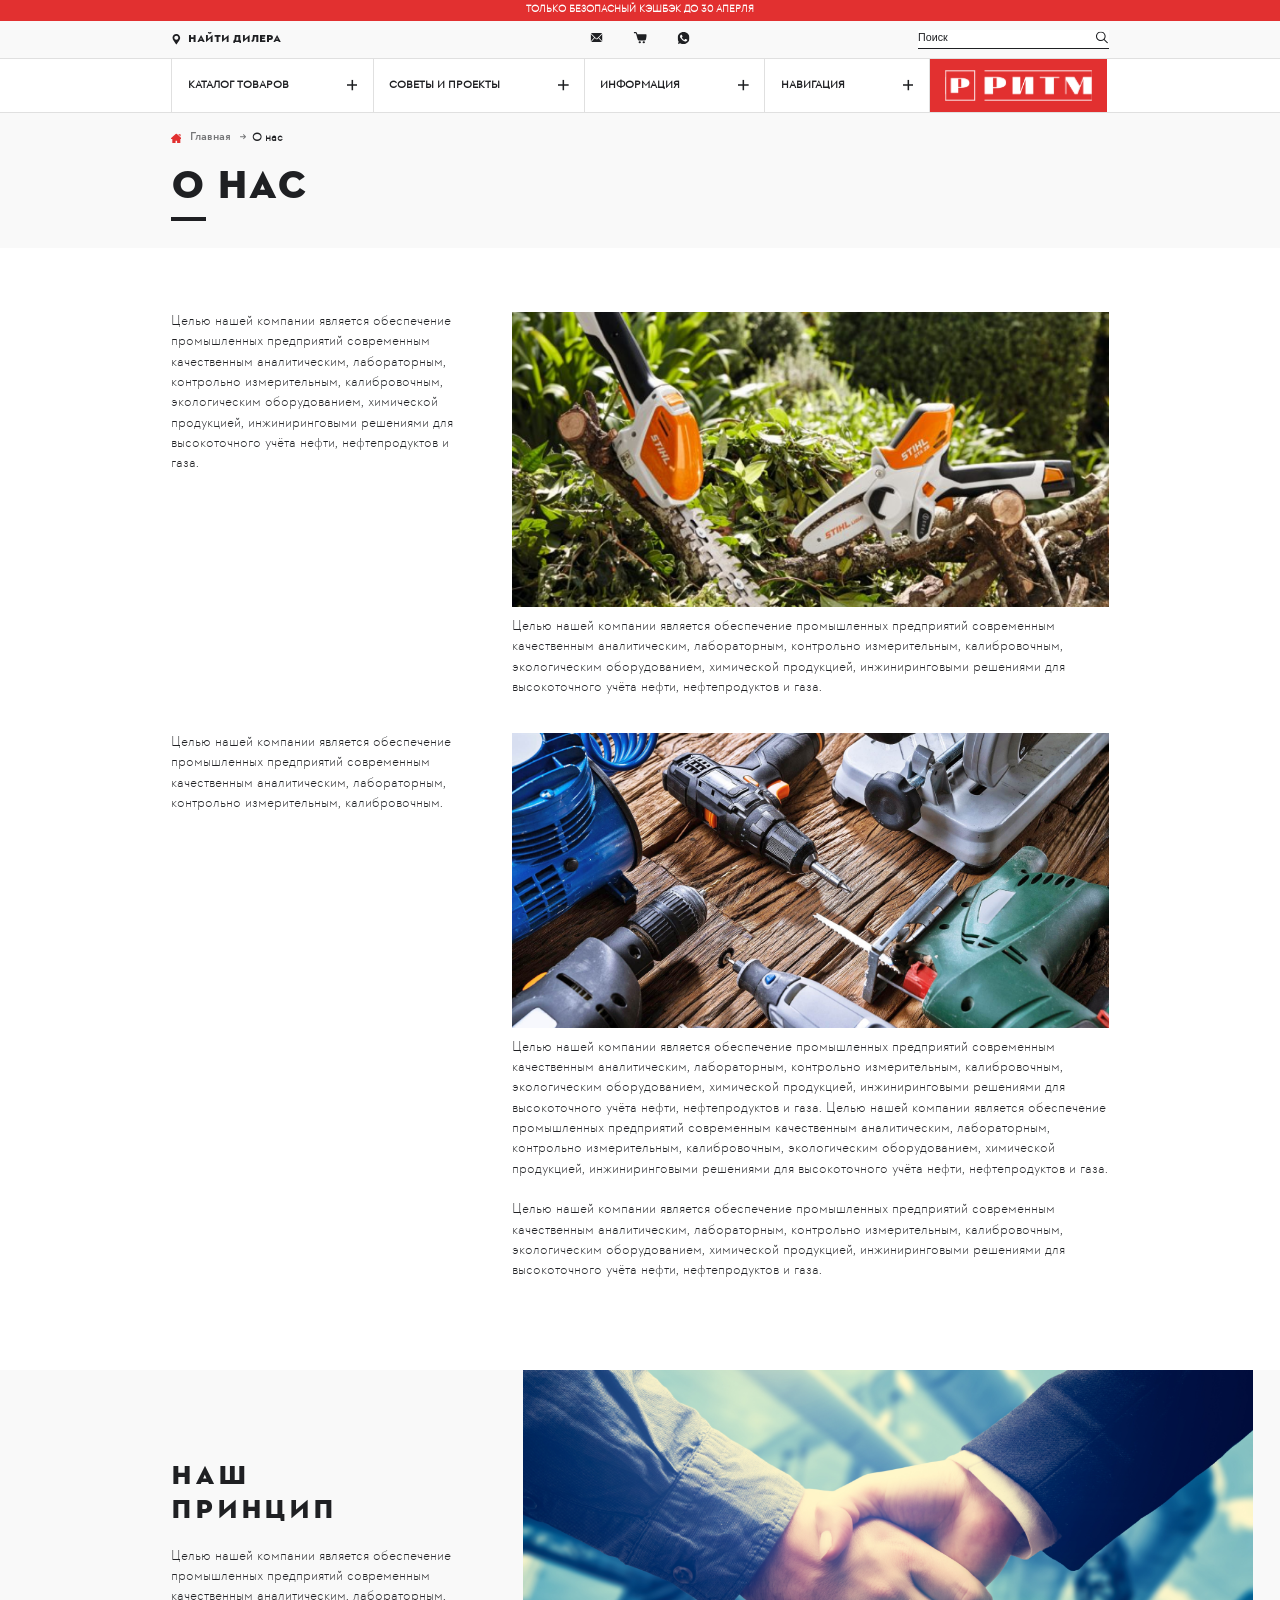
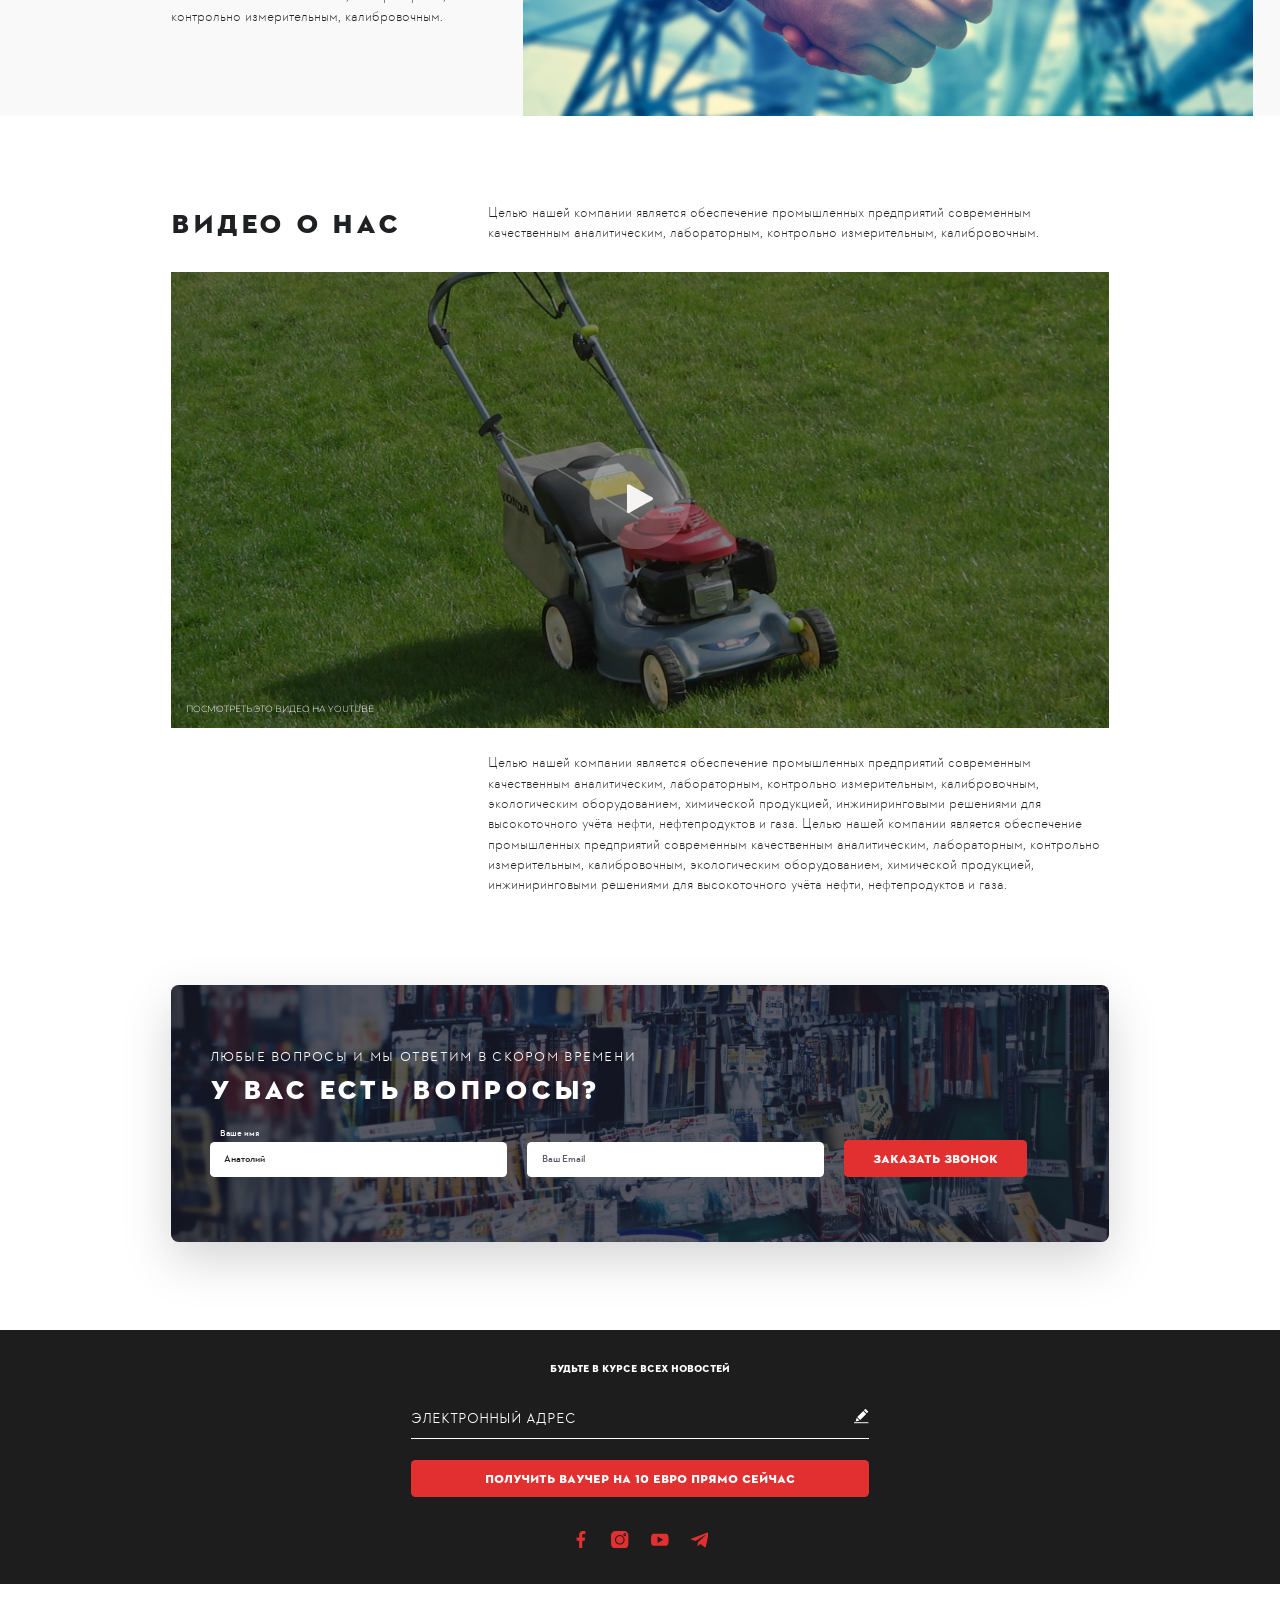
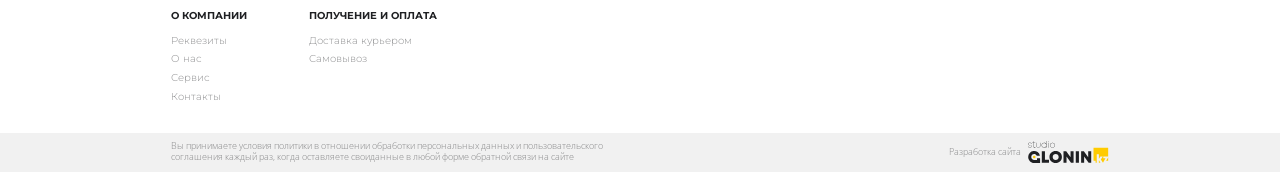
==== commit e1bbdb0f: "Add files via upload" ====
--- a/about.html
+++ b/about.html
@@ -28,6 +28,19 @@
         <div class="header__body header-body">
             <div class="container">
                 <div class="header-body__inner">
+
+                    <button class="header-body__burger burger">
+                        <span>
+
+                        </span>
+                        <span>
+
+                        </span>
+                        <span>
+
+                        </span>
+                    </button>
+
                     <a class="header-body__link" href="#">
                         <svg width="14" height="14" viewBox="0 0 14 14" fill="none" xmlns="http://www.w3.org/2000/svg">
                             <g clip-path="url(#clip0_101_7760)">
@@ -132,11 +145,48 @@
                             </svg>
                         </button>
                     </form>
+
+                    <a class="header-body__logo" href="#">
+                        <img class="header-body__logo-img" src="images/logo.svg" alt="logo">
+                    </a>
                 </div>
             </div>
         </div>
         <div class="header__bottom header-bottom">
             <div class="container">
+                <div class="header-bottom__top header-bottom-top">
+                    <a class="header-bottom-top__link" href="#">
+                        <svg width="14" height="14" viewBox="0 0 14 14" fill="none" xmlns="http://www.w3.org/2000/svg">
+                            <g clip-path="url(#clip0_101_7760)">
+                                <path
+                                    d="M7.17683 0.00291797C4.33372 -0.0928965 1.9989 2.18329 1.9989 5.00476C1.9989 8.20681 5.07178 10.5306 6.79412 13.8726C6.88157 14.0423 7.12583 14.0425 7.21358 13.8729C8.77169 10.8658 11.4347 8.84933 11.9282 5.95233C12.4392 2.95449 10.2161 0.105384 7.17683 0.00291797ZM7.0036 7.62626C5.55581 7.62626 4.3821 6.45252 4.3821 5.00476C4.3821 3.55699 5.55584 2.38326 7.0036 2.38326C8.4514 2.38326 9.62513 3.55699 9.62513 5.00476C9.62513 6.45252 8.4514 7.62626 7.0036 7.62626Z"
+                                    fill="#1F2023" />
+                            </g>
+                            <defs>
+                                <clipPath id="clip0_101_7760">
+                                    <rect width="14" height="14" fill="white" />
+                                </clipPath>
+                            </defs>
+                        </svg>
+                        <span>
+                            Найти дилера
+                        </span>
+                    </a>
+                    <a class="header-bottom-top__link" href="#">
+                        <svg width="16" height="16" viewBox="0 0 16 16" fill="none" xmlns="http://www.w3.org/2000/svg">
+                            <g clip-path="url(#clip0_111_72950)">
+                                <path
+                                    d="M8.002 0H7.998C3.587 0 0 3.588 0 8C0 9.75 0.564 11.372 1.523 12.689L0.526 15.661L3.601 14.678C4.866 15.516 6.375 16 8.002 16C12.413 16 16 12.411 16 8C16 3.589 12.413 0 8.002 0ZM12.657 11.297C12.464 11.842 11.698 12.294 11.087 12.426C10.669 12.515 10.123 12.586 8.285 11.824C5.934 10.85 4.42 8.461 4.302 8.306C4.189 8.151 3.352 7.041 3.352 5.893C3.352 4.745 3.935 4.186 4.17 3.946C4.363 3.749 4.682 3.659 4.988 3.659C5.087 3.659 5.176 3.664 5.256 3.668C5.491 3.678 5.609 3.692 5.764 4.063C5.957 4.528 6.427 5.676 6.483 5.794C6.54 5.912 6.597 6.072 6.517 6.227C6.442 6.387 6.376 6.458 6.258 6.594C6.14 6.73 6.028 6.834 5.91 6.98C5.802 7.107 5.68 7.243 5.816 7.478C5.952 7.708 6.422 8.475 7.114 9.091C8.007 9.886 8.731 10.14 8.99 10.248C9.183 10.328 9.413 10.309 9.554 10.159C9.733 9.966 9.954 9.646 10.179 9.331C10.339 9.105 10.541 9.077 10.753 9.157C10.969 9.232 12.112 9.797 12.347 9.914C12.582 10.032 12.737 10.088 12.794 10.187C12.85 10.286 12.85 10.751 12.657 11.297Z"
+                                    fill="#1F2023" />
+                            </g>
+                            <defs>
+                                <clipPath id="clip0_111_72950">
+                                    <rect width="16" height="16" fill="white" />
+                                </clipPath>
+                            </defs>
+                        </svg>
+                    </a>
+                </div>
                 <div class="header-bottom__inner">
                     <nav class="header-bottom__menu menu">
                         <ul class="menu__list menu-list">
@@ -166,132 +216,132 @@
                                             </li>
                                             <li class="menu-list-list__item">
                                                 <a class="menu-list-list__link" href="#">
-                                                    В отношении поставленных задач. 
-                                                </a>
-                                            </li>
-                                            <li class="menu-list-list__item">
-                                                <a class="menu-list-list__link" href="#">
-                                                    Повседневная практика показывает
-                                                </a>
-                                            </li>
-                                            <li class="menu-list-list__item">
-                                                <a class="menu-list-list__link" href="#">
-                                                    Что укрепление и развитие структуры 
-                                                </a>
-                                            </li>
-                                        </ul>
-                                        <ul class="menu-list__list menu-list-list">
-                                            <li class="menu-list-list__item">
-                                                <h3 class="menu-list-list__title">
-                                                    Создание позиций
-                                                </h3>
-                                            </li>
-                                            <li class="menu-list-list__item">
-                                                <a class="menu-list-list__link" href="#">
-                                                    Занимаемых участниками
-                                                </a>
-                                            </li>
-                                            <li class="menu-list-list__item">
-                                                <a class="menu-list-list__link" href="#">
-                                                    В отношении поставленных задач. 
-                                                </a>
-                                            </li>
-                                            <li class="menu-list-list__item">
-                                                <a class="menu-list-list__link" href="#">
-                                                    Повседневная практика показывает
-                                                </a>
-                                            </li>
-                                            <li class="menu-list-list__item">
-                                                <a class="menu-list-list__link" href="#">
-                                                    Что укрепление и развитие структуры 
-                                                </a>
-                                            </li>
-                                        </ul>
-                                        <ul class="menu-list__list menu-list-list">
-                                            <li class="menu-list-list__item">
-                                                <h3 class="menu-list-list__title">
-                                                    Создание позиций
-                                                </h3>
-                                            </li>
-                                            <li class="menu-list-list__item">
-                                                <a class="menu-list-list__link" href="#">
-                                                    Занимаемых участниками
-                                                </a>
-                                            </li>
-                                            <li class="menu-list-list__item">
-                                                <a class="menu-list-list__link" href="#">
-                                                    В отношении поставленных задач. 
-                                                </a>
-                                            </li>
-                                            <li class="menu-list-list__item">
-                                                <a class="menu-list-list__link" href="#">
-                                                    Повседневная практика показывает
-                                                </a>
-                                            </li>
-                                            <li class="menu-list-list__item">
-                                                <a class="menu-list-list__link" href="#">
-                                                    Что укрепление и развитие структуры 
-                                                </a>
-                                            </li>
-                                        </ul>
-                                        <ul class="menu-list__list menu-list-list">
-                                            <li class="menu-list-list__item">
-                                                <h3 class="menu-list-list__title">
-                                                    Создание позиций
-                                                </h3>
-                                            </li>
-                                            <li class="menu-list-list__item">
-                                                <a class="menu-list-list__link" href="#">
-                                                    Занимаемых участниками
-                                                </a>
-                                            </li>
-                                            <li class="menu-list-list__item">
-                                                <a class="menu-list-list__link" href="#">
-                                                    В отношении поставленных задач. 
-                                                </a>
-                                            </li>
-                                            <li class="menu-list-list__item">
-                                                <a class="menu-list-list__link" href="#">
-                                                    Повседневная практика показывает
-                                                </a>
-                                            </li>
-                                        </ul>
-                                        <ul class="menu-list__list menu-list-list">
-                                            <li class="menu-list-list__item">
-                                                <h3 class="menu-list-list__title">
-                                                    Создание позиций
-                                                </h3>
-                                            </li>
-                                            <li class="menu-list-list__item">
-                                                <a class="menu-list-list__link" href="#">
-                                                    Занимаемых участниками
-                                                </a>
-                                            </li>
-                                            <li class="menu-list-list__item">
-                                                <a class="menu-list-list__link" href="#">
-                                                    В отношении поставленных задач. 
-                                                </a>
-                                            </li>
-                                            <li class="menu-list-list__item">
-                                                <a class="menu-list-list__link" href="#">
-                                                    Повседневная практика показывает
-                                                </a>
-                                            </li>
-                                        </ul>
-                                        <ul class="menu-list__list menu-list-list">
-                                            <li class="menu-list-list__item">
-                                                <h3 class="menu-list-list__title">
-                                                    Создание позиций
-                                                </h3>
-                                            </li>
-                                            <li class="menu-list-list__item">
-                                                <a class="menu-list-list__link" href="#">
-                                                    Занимаемых участниками
-                                                </a>
-                                            </li>
-                                            <li class="menu-list-list__item">
-                                                <a class="menu-list-list__link" href="#">
-                                                    В отношении поставленных задач. 
+                                                    В отношении поставленных задач.
+                                                </a>
+                                            </li>
+                                            <li class="menu-list-list__item">
+                                                <a class="menu-list-list__link" href="#">
+                                                    Повседневная практика показывает
+                                                </a>
+                                            </li>
+                                            <li class="menu-list-list__item">
+                                                <a class="menu-list-list__link" href="#">
+                                                    Что укрепление и развитие структуры
+                                                </a>
+                                            </li>
+                                        </ul>
+                                        <ul class="menu-list__list menu-list-list">
+                                            <li class="menu-list-list__item">
+                                                <h3 class="menu-list-list__title">
+                                                    Создание позиций
+                                                </h3>
+                                            </li>
+                                            <li class="menu-list-list__item">
+                                                <a class="menu-list-list__link" href="#">
+                                                    Занимаемых участниками
+                                                </a>
+                                            </li>
+                                            <li class="menu-list-list__item">
+                                                <a class="menu-list-list__link" href="#">
+                                                    В отношении поставленных задач.
+                                                </a>
+                                            </li>
+                                            <li class="menu-list-list__item">
+                                                <a class="menu-list-list__link" href="#">
+                                                    Повседневная практика показывает
+                                                </a>
+                                            </li>
+                                            <li class="menu-list-list__item">
+                                                <a class="menu-list-list__link" href="#">
+                                                    Что укрепление и развитие структуры
+                                                </a>
+                                            </li>
+                                        </ul>
+                                        <ul class="menu-list__list menu-list-list">
+                                            <li class="menu-list-list__item">
+                                                <h3 class="menu-list-list__title">
+                                                    Создание позиций
+                                                </h3>
+                                            </li>
+                                            <li class="menu-list-list__item">
+                                                <a class="menu-list-list__link" href="#">
+                                                    Занимаемых участниками
+                                                </a>
+                                            </li>
+                                            <li class="menu-list-list__item">
+                                                <a class="menu-list-list__link" href="#">
+                                                    В отношении поставленных задач.
+                                                </a>
+                                            </li>
+                                            <li class="menu-list-list__item">
+                                                <a class="menu-list-list__link" href="#">
+                                                    Повседневная практика показывает
+                                                </a>
+                                            </li>
+                                            <li class="menu-list-list__item">
+                                                <a class="menu-list-list__link" href="#">
+                                                    Что укрепление и развитие структуры
+                                                </a>
+                                            </li>
+                                        </ul>
+                                        <ul class="menu-list__list menu-list-list">
+                                            <li class="menu-list-list__item">
+                                                <h3 class="menu-list-list__title">
+                                                    Создание позиций
+                                                </h3>
+                                            </li>
+                                            <li class="menu-list-list__item">
+                                                <a class="menu-list-list__link" href="#">
+                                                    Занимаемых участниками
+                                                </a>
+                                            </li>
+                                            <li class="menu-list-list__item">
+                                                <a class="menu-list-list__link" href="#">
+                                                    В отношении поставленных задач.
+                                                </a>
+                                            </li>
+                                            <li class="menu-list-list__item">
+                                                <a class="menu-list-list__link" href="#">
+                                                    Повседневная практика показывает
+                                                </a>
+                                            </li>
+                                        </ul>
+                                        <ul class="menu-list__list menu-list-list">
+                                            <li class="menu-list-list__item">
+                                                <h3 class="menu-list-list__title">
+                                                    Создание позиций
+                                                </h3>
+                                            </li>
+                                            <li class="menu-list-list__item">
+                                                <a class="menu-list-list__link" href="#">
+                                                    Занимаемых участниками
+                                                </a>
+                                            </li>
+                                            <li class="menu-list-list__item">
+                                                <a class="menu-list-list__link" href="#">
+                                                    В отношении поставленных задач.
+                                                </a>
+                                            </li>
+                                            <li class="menu-list-list__item">
+                                                <a class="menu-list-list__link" href="#">
+                                                    Повседневная практика показывает
+                                                </a>
+                                            </li>
+                                        </ul>
+                                        <ul class="menu-list__list menu-list-list">
+                                            <li class="menu-list-list__item">
+                                                <h3 class="menu-list-list__title">
+                                                    Создание позиций
+                                                </h3>
+                                            </li>
+                                            <li class="menu-list-list__item">
+                                                <a class="menu-list-list__link" href="#">
+                                                    Занимаемых участниками
+                                                </a>
+                                            </li>
+                                            <li class="menu-list-list__item">
+                                                <a class="menu-list-list__link" href="#">
+                                                    В отношении поставленных задач.
                                                 </a>
                                             </li>
                                             <li class="menu-list-list__item">
@@ -329,132 +379,132 @@
                                             </li>
                                             <li class="menu-list-list__item">
                                                 <a class="menu-list-list__link" href="#">
-                                                    В отношении поставленных задач. 
-                                                </a>
-                                            </li>
-                                            <li class="menu-list-list__item">
-                                                <a class="menu-list-list__link" href="#">
-                                                    Повседневная практика показывает
-                                                </a>
-                                            </li>
-                                            <li class="menu-list-list__item">
-                                                <a class="menu-list-list__link" href="#">
-                                                    Что укрепление и развитие структуры 
-                                                </a>
-                                            </li>
-                                        </ul>
-                                        <ul class="menu-list__list menu-list-list">
-                                            <li class="menu-list-list__item">
-                                                <h3 class="menu-list-list__title">
-                                                    Создание позиций
-                                                </h3>
-                                            </li>
-                                            <li class="menu-list-list__item">
-                                                <a class="menu-list-list__link" href="#">
-                                                    Занимаемых участниками
-                                                </a>
-                                            </li>
-                                            <li class="menu-list-list__item">
-                                                <a class="menu-list-list__link" href="#">
-                                                    В отношении поставленных задач. 
-                                                </a>
-                                            </li>
-                                            <li class="menu-list-list__item">
-                                                <a class="menu-list-list__link" href="#">
-                                                    Повседневная практика показывает
-                                                </a>
-                                            </li>
-                                            <li class="menu-list-list__item">
-                                                <a class="menu-list-list__link" href="#">
-                                                    Что укрепление и развитие структуры 
-                                                </a>
-                                            </li>
-                                        </ul>
-                                        <ul class="menu-list__list menu-list-list">
-                                            <li class="menu-list-list__item">
-                                                <h3 class="menu-list-list__title">
-                                                    Создание позиций
-                                                </h3>
-                                            </li>
-                                            <li class="menu-list-list__item">
-                                                <a class="menu-list-list__link" href="#">
-                                                    Занимаемых участниками
-                                                </a>
-                                            </li>
-                                            <li class="menu-list-list__item">
-                                                <a class="menu-list-list__link" href="#">
-                                                    В отношении поставленных задач. 
-                                                </a>
-                                            </li>
-                                            <li class="menu-list-list__item">
-                                                <a class="menu-list-list__link" href="#">
-                                                    Повседневная практика показывает
-                                                </a>
-                                            </li>
-                                            <li class="menu-list-list__item">
-                                                <a class="menu-list-list__link" href="#">
-                                                    Что укрепление и развитие структуры 
-                                                </a>
-                                            </li>
-                                        </ul>
-                                        <ul class="menu-list__list menu-list-list">
-                                            <li class="menu-list-list__item">
-                                                <h3 class="menu-list-list__title">
-                                                    Создание позиций
-                                                </h3>
-                                            </li>
-                                            <li class="menu-list-list__item">
-                                                <a class="menu-list-list__link" href="#">
-                                                    Занимаемых участниками
-                                                </a>
-                                            </li>
-                                            <li class="menu-list-list__item">
-                                                <a class="menu-list-list__link" href="#">
-                                                    В отношении поставленных задач. 
-                                                </a>
-                                            </li>
-                                            <li class="menu-list-list__item">
-                                                <a class="menu-list-list__link" href="#">
-                                                    Повседневная практика показывает
-                                                </a>
-                                            </li>
-                                        </ul>
-                                        <ul class="menu-list__list menu-list-list">
-                                            <li class="menu-list-list__item">
-                                                <h3 class="menu-list-list__title">
-                                                    Создание позиций
-                                                </h3>
-                                            </li>
-                                            <li class="menu-list-list__item">
-                                                <a class="menu-list-list__link" href="#">
-                                                    Занимаемых участниками
-                                                </a>
-                                            </li>
-                                            <li class="menu-list-list__item">
-                                                <a class="menu-list-list__link" href="#">
-                                                    В отношении поставленных задач. 
-                                                </a>
-                                            </li>
-                                            <li class="menu-list-list__item">
-                                                <a class="menu-list-list__link" href="#">
-                                                    Повседневная практика показывает
-                                                </a>
-                                            </li>
-                                        </ul>
-                                        <ul class="menu-list__list menu-list-list">
-                                            <li class="menu-list-list__item">
-                                                <h3 class="menu-list-list__title">
-                                                    Создание позиций
-                                                </h3>
-                                            </li>
-                                            <li class="menu-list-list__item">
-                                                <a class="menu-list-list__link" href="#">
-                                                    Занимаемых участниками
-                                                </a>
-                                            </li>
-                                            <li class="menu-list-list__item">
-                                                <a class="menu-list-list__link" href="#">
-                                                    В отношении поставленных задач. 
+                                                    В отношении поставленных задач.
+                                                </a>
+                                            </li>
+                                            <li class="menu-list-list__item">
+                                                <a class="menu-list-list__link" href="#">
+                                                    Повседневная практика показывает
+                                                </a>
+                                            </li>
+                                            <li class="menu-list-list__item">
+                                                <a class="menu-list-list__link" href="#">
+                                                    Что укрепление и развитие структуры
+                                                </a>
+                                            </li>
+                                        </ul>
+                                        <ul class="menu-list__list menu-list-list">
+                                            <li class="menu-list-list__item">
+                                                <h3 class="menu-list-list__title">
+                                                    Создание позиций
+                                                </h3>
+                                            </li>
+                                            <li class="menu-list-list__item">
+                                                <a class="menu-list-list__link" href="#">
+                                                    Занимаемых участниками
+                                                </a>
+                                            </li>
+                                            <li class="menu-list-list__item">
+                                                <a class="menu-list-list__link" href="#">
+                                                    В отношении поставленных задач.
+                                                </a>
+                                            </li>
+                                            <li class="menu-list-list__item">
+                                                <a class="menu-list-list__link" href="#">
+                                                    Повседневная практика показывает
+                                                </a>
+                                            </li>
+                                            <li class="menu-list-list__item">
+                                                <a class="menu-list-list__link" href="#">
+                                                    Что укрепление и развитие структуры
+                                                </a>
+                                            </li>
+                                        </ul>
+                                        <ul class="menu-list__list menu-list-list">
+                                            <li class="menu-list-list__item">
+                                                <h3 class="menu-list-list__title">
+                                                    Создание позиций
+                                                </h3>
+                                            </li>
+                                            <li class="menu-list-list__item">
+                                                <a class="menu-list-list__link" href="#">
+                                                    Занимаемых участниками
+                                                </a>
+                                            </li>
+                                            <li class="menu-list-list__item">
+                                                <a class="menu-list-list__link" href="#">
+                                                    В отношении поставленных задач.
+                                                </a>
+                                            </li>
+                                            <li class="menu-list-list__item">
+                                                <a class="menu-list-list__link" href="#">
+                                                    Повседневная практика показывает
+                                                </a>
+                                            </li>
+                                            <li class="menu-list-list__item">
+                                                <a class="menu-list-list__link" href="#">
+                                                    Что укрепление и развитие структуры
+                                                </a>
+                                            </li>
+                                        </ul>
+                                        <ul class="menu-list__list menu-list-list">
+                                            <li class="menu-list-list__item">
+                                                <h3 class="menu-list-list__title">
+                                                    Создание позиций
+                                                </h3>
+                                            </li>
+                                            <li class="menu-list-list__item">
+                                                <a class="menu-list-list__link" href="#">
+                                                    Занимаемых участниками
+                                                </a>
+                                            </li>
+                                            <li class="menu-list-list__item">
+                                                <a class="menu-list-list__link" href="#">
+                                                    В отношении поставленных задач.
+                                                </a>
+                                            </li>
+                                            <li class="menu-list-list__item">
+                                                <a class="menu-list-list__link" href="#">
+                                                    Повседневная практика показывает
+                                                </a>
+                                            </li>
+                                        </ul>
+                                        <ul class="menu-list__list menu-list-list">
+                                            <li class="menu-list-list__item">
+                                                <h3 class="menu-list-list__title">
+                                                    Создание позиций
+                                                </h3>
+                                            </li>
+                                            <li class="menu-list-list__item">
+                                                <a class="menu-list-list__link" href="#">
+                                                    Занимаемых участниками
+                                                </a>
+                                            </li>
+                                            <li class="menu-list-list__item">
+                                                <a class="menu-list-list__link" href="#">
+                                                    В отношении поставленных задач.
+                                                </a>
+                                            </li>
+                                            <li class="menu-list-list__item">
+                                                <a class="menu-list-list__link" href="#">
+                                                    Повседневная практика показывает
+                                                </a>
+                                            </li>
+                                        </ul>
+                                        <ul class="menu-list__list menu-list-list">
+                                            <li class="menu-list-list__item">
+                                                <h3 class="menu-list-list__title">
+                                                    Создание позиций
+                                                </h3>
+                                            </li>
+                                            <li class="menu-list-list__item">
+                                                <a class="menu-list-list__link" href="#">
+                                                    Занимаемых участниками
+                                                </a>
+                                            </li>
+                                            <li class="menu-list-list__item">
+                                                <a class="menu-list-list__link" href="#">
+                                                    В отношении поставленных задач.
                                                 </a>
                                             </li>
                                             <li class="menu-list-list__item">
@@ -492,132 +542,132 @@
                                             </li>
                                             <li class="menu-list-list__item">
                                                 <a class="menu-list-list__link" href="#">
-                                                    В отношении поставленных задач. 
-                                                </a>
-                                            </li>
-                                            <li class="menu-list-list__item">
-                                                <a class="menu-list-list__link" href="#">
-                                                    Повседневная практика показывает
-                                                </a>
-                                            </li>
-                                            <li class="menu-list-list__item">
-                                                <a class="menu-list-list__link" href="#">
-                                                    Что укрепление и развитие структуры 
-                                                </a>
-                                            </li>
-                                        </ul>
-                                        <ul class="menu-list__list menu-list-list">
-                                            <li class="menu-list-list__item">
-                                                <h3 class="menu-list-list__title">
-                                                    Создание позиций
-                                                </h3>
-                                            </li>
-                                            <li class="menu-list-list__item">
-                                                <a class="menu-list-list__link" href="#">
-                                                    Занимаемых участниками
-                                                </a>
-                                            </li>
-                                            <li class="menu-list-list__item">
-                                                <a class="menu-list-list__link" href="#">
-                                                    В отношении поставленных задач. 
-                                                </a>
-                                            </li>
-                                            <li class="menu-list-list__item">
-                                                <a class="menu-list-list__link" href="#">
-                                                    Повседневная практика показывает
-                                                </a>
-                                            </li>
-                                            <li class="menu-list-list__item">
-                                                <a class="menu-list-list__link" href="#">
-                                                    Что укрепление и развитие структуры 
-                                                </a>
-                                            </li>
-                                        </ul>
-                                        <ul class="menu-list__list menu-list-list">
-                                            <li class="menu-list-list__item">
-                                                <h3 class="menu-list-list__title">
-                                                    Создание позиций
-                                                </h3>
-                                            </li>
-                                            <li class="menu-list-list__item">
-                                                <a class="menu-list-list__link" href="#">
-                                                    Занимаемых участниками
-                                                </a>
-                                            </li>
-                                            <li class="menu-list-list__item">
-                                                <a class="menu-list-list__link" href="#">
-                                                    В отношении поставленных задач. 
-                                                </a>
-                                            </li>
-                                            <li class="menu-list-list__item">
-                                                <a class="menu-list-list__link" href="#">
-                                                    Повседневная практика показывает
-                                                </a>
-                                            </li>
-                                            <li class="menu-list-list__item">
-                                                <a class="menu-list-list__link" href="#">
-                                                    Что укрепление и развитие структуры 
-                                                </a>
-                                            </li>
-                                        </ul>
-                                        <ul class="menu-list__list menu-list-list">
-                                            <li class="menu-list-list__item">
-                                                <h3 class="menu-list-list__title">
-                                                    Создание позиций
-                                                </h3>
-                                            </li>
-                                            <li class="menu-list-list__item">
-                                                <a class="menu-list-list__link" href="#">
-                                                    Занимаемых участниками
-                                                </a>
-                                            </li>
-                                            <li class="menu-list-list__item">
-                                                <a class="menu-list-list__link" href="#">
-                                                    В отношении поставленных задач. 
-                                                </a>
-                                            </li>
-                                            <li class="menu-list-list__item">
-                                                <a class="menu-list-list__link" href="#">
-                                                    Повседневная практика показывает
-                                                </a>
-                                            </li>
-                                        </ul>
-                                        <ul class="menu-list__list menu-list-list">
-                                            <li class="menu-list-list__item">
-                                                <h3 class="menu-list-list__title">
-                                                    Создание позиций
-                                                </h3>
-                                            </li>
-                                            <li class="menu-list-list__item">
-                                                <a class="menu-list-list__link" href="#">
-                                                    Занимаемых участниками
-                                                </a>
-                                            </li>
-                                            <li class="menu-list-list__item">
-                                                <a class="menu-list-list__link" href="#">
-                                                    В отношении поставленных задач. 
-                                                </a>
-                                            </li>
-                                            <li class="menu-list-list__item">
-                                                <a class="menu-list-list__link" href="#">
-                                                    Повседневная практика показывает
-                                                </a>
-                                            </li>
-                                        </ul>
-                                        <ul class="menu-list__list menu-list-list">
-                                            <li class="menu-list-list__item">
-                                                <h3 class="menu-list-list__title">
-                                                    Создание позиций
-                                                </h3>
-                                            </li>
-                                            <li class="menu-list-list__item">
-                                                <a class="menu-list-list__link" href="#">
-                                                    Занимаемых участниками
-                                                </a>
-                                            </li>
-                                            <li class="menu-list-list__item">
-                                                <a class="menu-list-list__link" href="#">
-                                                    В отношении поставленных задач. 
+                                                    В отношении поставленных задач.
+                                                </a>
+                                            </li>
+                                            <li class="menu-list-list__item">
+                                                <a class="menu-list-list__link" href="#">
+                                                    Повседневная практика показывает
+                                                </a>
+                                            </li>
+                                            <li class="menu-list-list__item">
+                                                <a class="menu-list-list__link" href="#">
+                                                    Что укрепление и развитие структуры
+                                                </a>
+                                            </li>
+                                        </ul>
+                                        <ul class="menu-list__list menu-list-list">
+                                            <li class="menu-list-list__item">
+                                                <h3 class="menu-list-list__title">
+                                                    Создание позиций
+                                                </h3>
+                                            </li>
+                                            <li class="menu-list-list__item">
+                                                <a class="menu-list-list__link" href="#">
+                                                    Занимаемых участниками
+                                                </a>
+                                            </li>
+                                            <li class="menu-list-list__item">
+                                                <a class="menu-list-list__link" href="#">
+                                                    В отношении поставленных задач.
+                                                </a>
+                                            </li>
+                                            <li class="menu-list-list__item">
+                                                <a class="menu-list-list__link" href="#">
+                                                    Повседневная практика показывает
+                                                </a>
+                                            </li>
+                                            <li class="menu-list-list__item">
+                                                <a class="menu-list-list__link" href="#">
+                                                    Что укрепление и развитие структуры
+                                                </a>
+                                            </li>
+                                        </ul>
+                                        <ul class="menu-list__list menu-list-list">
+                                            <li class="menu-list-list__item">
+                                                <h3 class="menu-list-list__title">
+                                                    Создание позиций
+                                                </h3>
+                                            </li>
+                                            <li class="menu-list-list__item">
+                                                <a class="menu-list-list__link" href="#">
+                                                    Занимаемых участниками
+                                                </a>
+                                            </li>
+                                            <li class="menu-list-list__item">
+                                                <a class="menu-list-list__link" href="#">
+                                                    В отношении поставленных задач.
+                                                </a>
+                                            </li>
+                                            <li class="menu-list-list__item">
+                                                <a class="menu-list-list__link" href="#">
+                                                    Повседневная практика показывает
+                                                </a>
+                                            </li>
+                                            <li class="menu-list-list__item">
+                                                <a class="menu-list-list__link" href="#">
+                                                    Что укрепление и развитие структуры
+                                                </a>
+                                            </li>
+                                        </ul>
+                                        <ul class="menu-list__list menu-list-list">
+                                            <li class="menu-list-list__item">
+                                                <h3 class="menu-list-list__title">
+                                                    Создание позиций
+                                                </h3>
+                                            </li>
+                                            <li class="menu-list-list__item">
+                                                <a class="menu-list-list__link" href="#">
+                                                    Занимаемых участниками
+                                                </a>
+                                            </li>
+                                            <li class="menu-list-list__item">
+                                                <a class="menu-list-list__link" href="#">
+                                                    В отношении поставленных задач.
+                                                </a>
+                                            </li>
+                                            <li class="menu-list-list__item">
+                                                <a class="menu-list-list__link" href="#">
+                                                    Повседневная практика показывает
+                                                </a>
+                                            </li>
+                                        </ul>
+                                        <ul class="menu-list__list menu-list-list">
+                                            <li class="menu-list-list__item">
+                                                <h3 class="menu-list-list__title">
+                                                    Создание позиций
+                                                </h3>
+                                            </li>
+                                            <li class="menu-list-list__item">
+                                                <a class="menu-list-list__link" href="#">
+                                                    Занимаемых участниками
+                                                </a>
+                                            </li>
+                                            <li class="menu-list-list__item">
+                                                <a class="menu-list-list__link" href="#">
+                                                    В отношении поставленных задач.
+                                                </a>
+                                            </li>
+                                            <li class="menu-list-list__item">
+                                                <a class="menu-list-list__link" href="#">
+                                                    Повседневная практика показывает
+                                                </a>
+                                            </li>
+                                        </ul>
+                                        <ul class="menu-list__list menu-list-list">
+                                            <li class="menu-list-list__item">
+                                                <h3 class="menu-list-list__title">
+                                                    Создание позиций
+                                                </h3>
+                                            </li>
+                                            <li class="menu-list-list__item">
+                                                <a class="menu-list-list__link" href="#">
+                                                    Занимаемых участниками
+                                                </a>
+                                            </li>
+                                            <li class="menu-list-list__item">
+                                                <a class="menu-list-list__link" href="#">
+                                                    В отношении поставленных задач.
                                                 </a>
                                             </li>
                                             <li class="menu-list-list__item">
@@ -655,132 +705,132 @@
                                             </li>
                                             <li class="menu-list-list__item">
                                                 <a class="menu-list-list__link" href="#">
-                                                    В отношении поставленных задач. 
-                                                </a>
-                                            </li>
-                                            <li class="menu-list-list__item">
-                                                <a class="menu-list-list__link" href="#">
-                                                    Повседневная практика показывает
-                                                </a>
-                                            </li>
-                                            <li class="menu-list-list__item">
-                                                <a class="menu-list-list__link" href="#">
-                                                    Что укрепление и развитие структуры 
-                                                </a>
-                                            </li>
-                                        </ul>
-                                        <ul class="menu-list__list menu-list-list">
-                                            <li class="menu-list-list__item">
-                                                <h3 class="menu-list-list__title">
-                                                    Создание позиций
-                                                </h3>
-                                            </li>
-                                            <li class="menu-list-list__item">
-                                                <a class="menu-list-list__link" href="#">
-                                                    Занимаемых участниками
-                                                </a>
-                                            </li>
-                                            <li class="menu-list-list__item">
-                                                <a class="menu-list-list__link" href="#">
-                                                    В отношении поставленных задач. 
-                                                </a>
-                                            </li>
-                                            <li class="menu-list-list__item">
-                                                <a class="menu-list-list__link" href="#">
-                                                    Повседневная практика показывает
-                                                </a>
-                                            </li>
-                                            <li class="menu-list-list__item">
-                                                <a class="menu-list-list__link" href="#">
-                                                    Что укрепление и развитие структуры 
-                                                </a>
-                                            </li>
-                                        </ul>
-                                        <ul class="menu-list__list menu-list-list">
-                                            <li class="menu-list-list__item">
-                                                <h3 class="menu-list-list__title">
-                                                    Создание позиций
-                                                </h3>
-                                            </li>
-                                            <li class="menu-list-list__item">
-                                                <a class="menu-list-list__link" href="#">
-                                                    Занимаемых участниками
-                                                </a>
-                                            </li>
-                                            <li class="menu-list-list__item">
-                                                <a class="menu-list-list__link" href="#">
-                                                    В отношении поставленных задач. 
-                                                </a>
-                                            </li>
-                                            <li class="menu-list-list__item">
-                                                <a class="menu-list-list__link" href="#">
-                                                    Повседневная практика показывает
-                                                </a>
-                                            </li>
-                                            <li class="menu-list-list__item">
-                                                <a class="menu-list-list__link" href="#">
-                                                    Что укрепление и развитие структуры 
-                                                </a>
-                                            </li>
-                                        </ul>
-                                        <ul class="menu-list__list menu-list-list">
-                                            <li class="menu-list-list__item">
-                                                <h3 class="menu-list-list__title">
-                                                    Создание позиций
-                                                </h3>
-                                            </li>
-                                            <li class="menu-list-list__item">
-                                                <a class="menu-list-list__link" href="#">
-                                                    Занимаемых участниками
-                                                </a>
-                                            </li>
-                                            <li class="menu-list-list__item">
-                                                <a class="menu-list-list__link" href="#">
-                                                    В отношении поставленных задач. 
-                                                </a>
-                                            </li>
-                                            <li class="menu-list-list__item">
-                                                <a class="menu-list-list__link" href="#">
-                                                    Повседневная практика показывает
-                                                </a>
-                                            </li>
-                                        </ul>
-                                        <ul class="menu-list__list menu-list-list">
-                                            <li class="menu-list-list__item">
-                                                <h3 class="menu-list-list__title">
-                                                    Создание позиций
-                                                </h3>
-                                            </li>
-                                            <li class="menu-list-list__item">
-                                                <a class="menu-list-list__link" href="#">
-                                                    Занимаемых участниками
-                                                </a>
-                                            </li>
-                                            <li class="menu-list-list__item">
-                                                <a class="menu-list-list__link" href="#">
-                                                    В отношении поставленных задач. 
-                                                </a>
-                                            </li>
-                                            <li class="menu-list-list__item">
-                                                <a class="menu-list-list__link" href="#">
-                                                    Повседневная практика показывает
-                                                </a>
-                                            </li>
-                                        </ul>
-                                        <ul class="menu-list__list menu-list-list">
-                                            <li class="menu-list-list__item">
-                                                <h3 class="menu-list-list__title">
-                                                    Создание позиций
-                                                </h3>
-                                            </li>
-                                            <li class="menu-list-list__item">
-                                                <a class="menu-list-list__link" href="#">
-                                                    Занимаемых участниками
-                                                </a>
-                                            </li>
-                                            <li class="menu-list-list__item">
-                                                <a class="menu-list-list__link" href="#">
-                                                    В отношении поставленных задач. 
+                                                    В отношении поставленных задач.
+                                                </a>
+                                            </li>
+                                            <li class="menu-list-list__item">
+                                                <a class="menu-list-list__link" href="#">
+                                                    Повседневная практика показывает
+                                                </a>
+                                            </li>
+                                            <li class="menu-list-list__item">
+                                                <a class="menu-list-list__link" href="#">
+                                                    Что укрепление и развитие структуры
+                                                </a>
+                                            </li>
+                                        </ul>
+                                        <ul class="menu-list__list menu-list-list">
+                                            <li class="menu-list-list__item">
+                                                <h3 class="menu-list-list__title">
+                                                    Создание позиций
+                                                </h3>
+                                            </li>
+                                            <li class="menu-list-list__item">
+                                                <a class="menu-list-list__link" href="#">
+                                                    Занимаемых участниками
+                                                </a>
+                                            </li>
+                                            <li class="menu-list-list__item">
+                                                <a class="menu-list-list__link" href="#">
+                                                    В отношении поставленных задач.
+                                                </a>
+                                            </li>
+                                            <li class="menu-list-list__item">
+                                                <a class="menu-list-list__link" href="#">
+                                                    Повседневная практика показывает
+                                                </a>
+                                            </li>
+                                            <li class="menu-list-list__item">
+                                                <a class="menu-list-list__link" href="#">
+                                                    Что укрепление и развитие структуры
+                                                </a>
+                                            </li>
+                                        </ul>
+                                        <ul class="menu-list__list menu-list-list">
+                                            <li class="menu-list-list__item">
+                                                <h3 class="menu-list-list__title">
+                                                    Создание позиций
+                                                </h3>
+                                            </li>
+                                            <li class="menu-list-list__item">
+                                                <a class="menu-list-list__link" href="#">
+                                                    Занимаемых участниками
+                                                </a>
+                                            </li>
+                                            <li class="menu-list-list__item">
+                                                <a class="menu-list-list__link" href="#">
+                                                    В отношении поставленных задач.
+                                                </a>
+                                            </li>
+                                            <li class="menu-list-list__item">
+                                                <a class="menu-list-list__link" href="#">
+                                                    Повседневная практика показывает
+                                                </a>
+                                            </li>
+                                            <li class="menu-list-list__item">
+                                                <a class="menu-list-list__link" href="#">
+                                                    Что укрепление и развитие структуры
+                                                </a>
+                                            </li>
+                                        </ul>
+                                        <ul class="menu-list__list menu-list-list">
+                                            <li class="menu-list-list__item">
+                                                <h3 class="menu-list-list__title">
+                                                    Создание позиций
+                                                </h3>
+                                            </li>
+                                            <li class="menu-list-list__item">
+                                                <a class="menu-list-list__link" href="#">
+                                                    Занимаемых участниками
+                                                </a>
+                                            </li>
+                                            <li class="menu-list-list__item">
+                                                <a class="menu-list-list__link" href="#">
+                                                    В отношении поставленных задач.
+                                                </a>
+                                            </li>
+                                            <li class="menu-list-list__item">
+                                                <a class="menu-list-list__link" href="#">
+                                                    Повседневная практика показывает
+                                                </a>
+                                            </li>
+                                        </ul>
+                                        <ul class="menu-list__list menu-list-list">
+                                            <li class="menu-list-list__item">
+                                                <h3 class="menu-list-list__title">
+                                                    Создание позиций
+                                                </h3>
+                                            </li>
+                                            <li class="menu-list-list__item">
+                                                <a class="menu-list-list__link" href="#">
+                                                    Занимаемых участниками
+                                                </a>
+                                            </li>
+                                            <li class="menu-list-list__item">
+                                                <a class="menu-list-list__link" href="#">
+                                                    В отношении поставленных задач.
+                                                </a>
+                                            </li>
+                                            <li class="menu-list-list__item">
+                                                <a class="menu-list-list__link" href="#">
+                                                    Повседневная практика показывает
+                                                </a>
+                                            </li>
+                                        </ul>
+                                        <ul class="menu-list__list menu-list-list">
+                                            <li class="menu-list-list__item">
+                                                <h3 class="menu-list-list__title">
+                                                    Создание позиций
+                                                </h3>
+                                            </li>
+                                            <li class="menu-list-list__item">
+                                                <a class="menu-list-list__link" href="#">
+                                                    Занимаемых участниками
+                                                </a>
+                                            </li>
+                                            <li class="menu-list-list__item">
+                                                <a class="menu-list-list__link" href="#">
+                                                    В отношении поставленных задач.
                                                 </a>
                                             </li>
                                             <li class="menu-list-list__item">
@@ -800,6 +850,52 @@
                         </picture>
                     </a>
                 </div>
+                <nav class="header-bottom__nav header-bottom-nav">
+                    <ul class="header-bottom-nav__list">
+                        <li class="header-bottom-nav__list-item">
+                            <h4 class="header-bottom-nav__list-title">
+                                О компании
+                            </h4>
+                        </li>
+                        <li class="header-bottom-nav__list-item">
+                            <a class="header-bottom-nav__list-link" href="#">
+                                Реквезиты
+                            </a>
+                        </li>
+                        <li class="header-bottom-nav__list-item">
+                            <a class="header-bottom-nav__list-link" href="#">
+                                О нас
+                            </a>
+                        </li>
+                        <li class="header-bottom-nav__list-item">
+                            <a class="header-bottom-nav__list-link" href="#">
+                                Сервис
+                            </a>
+                        </li>
+                        <li class="header-bottom-nav__list-item">
+                            <a class="header-bottom-nav__list-link" href="#">
+                                Контакты
+                            </a>
+                        </li>
+                    </ul>
+                    <ul class="header-bottom-nav__list">
+                        <li class="header-bottom-nav__list-item">
+                            <h4 class="header-bottom-nav__list-title">
+                                Получение и оплата
+                            </h4>
+                        </li>
+                        <li class="header-bottom-nav__list-item">
+                            <a class="header-bottom-nav__list-link" href="#">
+                                Доставка курьером
+                            </a>
+                        </li>
+                        <li class="header-bottom-nav__list-item">
+                            <a class="header-bottom-nav__list-link" href="#">
+                                Самовывоз
+                            </a>
+                        </li>
+                    </ul>
+                </nav>
             </div>
         </div>
     </header>
--- a/css/style.min.css
+++ b/css/style.min.css
@@ -1 +1 @@
-@font-face{font-family:"STIHL Contraface Display Title";src:local("☺"),url("../fonts/STIHLContrafaceDisplayTitling.woff") format("woff"),url("../fonts/STIHLContrafaceDisplayTitling.ttf") format("truetype");font-weight:900;font-style:normal}@font-face{font-family:"STIHL Contraface Text Bold";src:local("☺"),url("../fonts/STIHLContrafaceText-Bold.woff") format("woff"),url("../fonts/STIHLContrafaceText-Bold.ttf") format("truetype");font-weight:700;font-style:normal}@font-face{font-family:"STIHL Contraface Text Demi";src:local("☺"),url("../fonts/STIHLContrafaceTextDemi.woff") format("woff"),url("../fonts/STIHLContrafaceTextDemi.ttf") format("truetype");font-weight:600;font-style:normal}@font-face{font-family:"STIHL Contraface Display Medium";src:local("☺"),url("../fonts/STIHLContrafaceDisplayMedium.woff") format("woff"),url("../fonts/STIHLContrafaceDisplayMedium.ttf") format("truetype");font-weight:600;font-style:normal}@font-face{font-family:"STIHL Contraface Text";src:local("☺"),url("../fonts/STIHLContrafaceText.woff") format("woff"),url("../fonts/STIHLContrafaceText.ttf") format("truetype");font-weight:400;font-style:normal}@font-face{font-family:"STIHL Contraface Text Light";src:local("☺"),url("../fonts/STIHLContrafaceTextLight.woff") format("woff"),url("../fonts/STIHLContrafaceTextLight.woff") format("truetype");font-weight:300;font-style:normal}*{padding:0;margin:0;border:0}*,*:before,*:after{-webkit-box-sizing:border-box;box-sizing:border-box}:focus,:active{outline:none}a:focus,a:active{outline:none}nav,footer,header,aside{display:block}html,body{height:100%;width:100%;font-size:100%;line-height:1;font-size:14rem;-ms-text-size-adjust:100%;-moz-text-size-adjust:100%;-webkit-text-size-adjust:100%}input,button,textarea{font-family:inherit}input::-ms-clear{display:none}button{cursor:pointer}button::-moz-focus-inner{padding:0;border:0}a,a:visited{text-decoration:none}a:hover{text-decoration:none}ul li{list-style:none}img{vertical-align:top}h1,h2,h3,h4,h5,h6{font-size:inherit;font-weight:400}button{background:unset}html{font-size:1px}html,body{height:100%;background:#fff;font-family:"STIHL Contraface Display Title";font-weight:300}.wrapper{display:-webkit-box;display:-ms-flexbox;display:flex;-webkit-box-orient:vertical;-webkit-box-direction:normal;-ms-flex-direction:column;flex-direction:column;min-height:100%}.main{-webkit-box-flex:1;-ms-flex:1 0 auto;flex:1 0 auto}.footer{-webkit-box-flex:0;-ms-flex:0 0 auto;flex:0 0 auto}.container{max-width:1260rem;margin:0 auto;padding:0 15rem}.big-container{max-width:1920rem;margin:0 auto;padding:0}.big-title{font-weight:900;font-size:60rem;line-height:60rem;text-transform:uppercase;color:#1f2023;padding-bottom:25rem;position:relative}.big-title::before{content:"";width:50rem;height:5rem;position:absolute;left:0;bottom:0;right:0;background:#1f2023}.btn{background:#e23030;border-radius:6rem;padding:16rem 30rem;display:-webkit-box;display:-ms-flexbox;display:flex;-webkit-box-pack:center;-ms-flex-pack:center;justify-content:center;-webkit-box-align:center;-ms-flex-align:center;align-items:center;text-align:center;font-weight:900;font-size:16rem;line-height:16rem;text-transform:uppercase;color:#fff;-webkit-transition:background .3s,color .3s,border .3s;-o-transition:background .3s,color .3s,border .3s;transition:background .3s,color .3s,border .3s;border:1rem solid rgba(0,0,0,0)}.btn:hover{background:#fff;color:#e23030;border:1rem solid #e23030}p{font-family:"STIHL Contraface Text Light"}.title{font-weight:900;font-size:40rem;line-height:50rem;letter-spacing:.1em;text-transform:uppercase;margin-bottom:20rem;color:#1f2023}.header__top{background:#e23030;padding:4rem 0;display:-webkit-box;display:-ms-flexbox;display:flex;-webkit-box-pack:center;-ms-flex-pack:center;justify-content:center;-webkit-box-align:center;-ms-flex-align:center;align-items:center;text-align:center;font-family:"STIHL Contraface Text"}.header__top-text{font-weight:700;font-size:14rem;line-height:20rem;text-transform:uppercase;color:#fff}.header-body{padding:12rem;background:#f9f9f9}.header-body__inner{display:-webkit-box;display:-ms-flexbox;display:flex;-webkit-box-align:center;-ms-flex-align:center;align-items:center}.header-body__link{display:-webkit-box;display:-ms-flexbox;display:flex;-webkit-box-align:center;-ms-flex-align:center;align-items:center;gap:8rem;font-weight:900;font-size:14rem;line-height:14rem;color:#1f2023}.header-body__link svg{width:14rem;height:14rem}.header-body__form{font-family:"Stint Ultra Expanded",sans-serif;border-bottom:1rem solid #1f2023;position:relative;width:100%;max-width:250rem;margin-left:auto}.header-body__form-input{width:100%;padding:1rem 40rem 5rem 0;font-size:14rem;line-height:14rem;color:#1f2023}.header-body__form-input::-webkit-input-placeholder{font-size:14rem;line-height:14rem;color:#1f2023}.header-body__form-input::-moz-placeholder{font-size:14rem;line-height:14rem;color:#1f2023}.header-body__form-input:-ms-input-placeholder{font-size:14rem;line-height:14rem;color:#1f2023}.header-body__form-input::-ms-input-placeholder{font-size:14rem;line-height:14rem;color:#1f2023}.header-body__form-input::placeholder{font-size:14rem;line-height:14rem;color:#1f2023}.header-body__form-btn{position:absolute;right:0;top:50%;-webkit-transform:translateY(-50%);-ms-transform:translateY(-50%);transform:translateY(-50%)}.header-body__form-btn svg{width:16rem;height:16rem}.header-body-list{margin-left:auto;margin-right:auto;display:-webkit-box;display:-ms-flexbox;display:flex;-webkit-box-align:center;-ms-flex-align:center;align-items:center;gap:40rem;position:absolute;left:50%;-webkit-transform:translateX(-50%);-ms-transform:translateX(-50%);transform:translateX(-50%)}.header-body-list__item:nth-child(1) svg{width:16rem;height:12rem}.header-body-list__item:nth-child(2) svg{width:18rem;height:15rem}.header-body-list__item:nth-child(3) svg{width:16rem;height:16rem}.header-bottom{border:1rem solid #e0e0e0;border-left:unset;border-right:unset;background:#fff;position:relative;-webkit-box-shadow:0rem 34rem 54rem rgba(0,0,0,.25);box-shadow:0rem 34rem 54rem rgba(0,0,0,.25)}.header-bottom__inner{display:-webkit-box;display:-ms-flexbox;display:flex;width:100%}.header-bottom__logo{width:233rem;height:70rem}.header-bottom__logo img{width:100%;height:100%;-o-object-fit:cover;object-fit:cover}.menu{width:100%;max-width:995rem}.menu-list{display:-webkit-box;display:-ms-flexbox;display:flex;-webkit-box-align:center;-ms-flex-align:center;align-items:center}.menu-list__wrapper{background:#fff;left:0;right:0;position:absolute;z-index:10;-webkit-box-shadow:0rem 34rem 54rem rgba(0,0,0,.25);box-shadow:0rem 34rem 54rem rgba(0,0,0,.25)}.menu-list__inner{display:-ms-grid;display:grid;-ms-grid-columns:1fr 1fr 1fr;grid-template-columns:1fr 1fr 1fr;gap:20rem;width:100%;left:0;right:0;max-width:1260rem;margin:0 auto;padding:50rem 15rem 15rem 15rem}.menu-list__item{-webkit-box-flex:1;-ms-flex-positive:1;flex-grow:1;border-right:1rem solid #e0e0e0}.menu-list__item .menu-list__inner{display:none}.menu-list__item:nth-child(1){border-left:1rem solid #e0e0e0}.menu-list__item--active .menu-list__inner{display:-ms-grid;display:grid}.menu-list__top{position:relative;display:-webkit-box;display:-ms-flexbox;display:flex;-webkit-box-align:center;-ms-flex-align:center;align-items:center;padding:25rem 40rem 25rem 20rem;cursor:pointer}.menu-list__top svg{position:absolute;top:50%;right:20rem;-webkit-transform:translateY(-50%);-ms-transform:translateY(-50%);transform:translateY(-50%);width:14rem;height:14rem}.menu-list__top-text{font-family:"STIHL Contraface Text";font-weight:700;font-size:14rem;line-height:20rem;color:#1f2023;text-transform:uppercase}.menu-list-list__title{margin-bottom:20rem;color:#1f2023;font-weight:900;font-size:18rem;line-height:20rem;text-transform:uppercase;display:block}.menu-list-list__link{display:block;padding-left:15rem;position:relative;font-family:"STIHL Contraface Text";font-weight:900;font-size:13rem;line-height:18rem;color:#1f2023;text-transform:uppercase;margin-bottom:20rem}.menu-list-list__link::before{content:"";position:absolute;left:0;top:50%;-webkit-transform:translateY(-50%);-ms-transform:translateY(-50%);transform:translateY(-50%);background:#e23030;width:6rem;height:6rem;border-radius:100%}.heading-section{padding:25rem 0 40rem 0;background:#f9f9f9}.breadcrumbs{display:-webkit-box;display:-ms-flexbox;display:flex;-webkit-box-align:center;-ms-flex-align:center;align-items:center;gap:30rem;margin-bottom:25rem;font-family:"STIHL Contraface Text Demi"}.breadcrumbs__item{position:relative}.breadcrumbs__item:first-child{padding-left:25rem}.breadcrumbs__item:first-child::before{content:"";width:13rem;height:13rem;position:absolute;left:0;top:50%;-webkit-transform:translateY(-50%);-ms-transform:translateY(-50%);transform:translateY(-50%);background-repeat:no-repeat;background-size:contain;background-image:url(../images/home-icon.svg)}.breadcrumbs__link{font-weight:600;font-size:16rem;line-height:22rem;color:#1f2023;opacity:.6;position:relative}.breadcrumbs__link::after{content:"";width:8rem;height:9rem;position:absolute;right:-22rem;top:50%;-webkit-transform:translateY(-50%);-ms-transform:translateY(-50%);transform:translateY(-50%);background-repeat:no-repeat;background-size:contain;background-image:url(../images/breadcrumbs-arrow.svg)}.breadcrumbs__text{font-weight:600;font-size:16rem;line-height:22rem;color:#1f2023}.about{padding-top:100rem;margin-bottom:140rem}.about__inner{display:-webkit-box;display:-ms-flexbox;display:flex;-webkit-box-orient:vertical;-webkit-box-direction:normal;-ms-flex-direction:column;flex-direction:column;gap:50rem}.about-box{display:-webkit-box;display:-ms-flexbox;display:flex;gap:30rem}.about-box__text{font-weight:300;font-size:20rem;line-height:28rem;color:#1f2023;margin-right:30rem;max-width:390rem;min-width:390rem}.about-box-body__img{display:-webkit-box;display:-ms-flexbox;display:flex;-webkit-box-orient:vertical;-webkit-box-direction:normal;-ms-flex-direction:column;flex-direction:column;width:100%;max-width:810rem;height:400rem;max-height:400rem;margin-bottom:40rem}.about-box-body__img-image{width:100%;height:100%;-o-object-fit:cover;object-fit:cover}.about-box-body__text{font-weight:300;font-size:20rem;line-height:28rem;color:#1f2023;margin-bottom:30rem}.about-box-body__text:last-child{margin-bottom:0}.fundamental{margin-bottom:140rem;background:#f9f9f9}.fundamental__inner{display:-webkit-box;display:-ms-flexbox;display:flex;position:relative;-webkit-box-pack:start;-ms-flex-pack:start;justify-content:flex-start;-webkit-box-align:start;-ms-flex-align:start;align-items:flex-start}.fundamental__inner .container{width:100%}.fundamental__body{padding:140rem 0;max-width:390rem}.fundamental__body-title{margin-bottom:30rem;font-weight:900;font-size:40rem;line-height:50rem;letter-spacing:.1em;text-transform:uppercase;color:#1f2023;max-width:330rem}.fundamental__body-text{font-weight:300;font-size:20rem;line-height:28rem;color:#1f2023}.fundamental__img{height:100%;position:absolute;right:0;max-width:1155rem;overflow:hidden}.fundamental__img-image{width:100%;height:100%}.about-video{margin-bottom:140rem}.about-video__top{display:-webkit-box;display:-ms-flexbox;display:flex;gap:60rem;-webkit-box-align:center;-ms-flex-align:center;align-items:center;margin-bottom:40rem}.about-video__title{font-weight:900;font-size:40rem;line-height:50rem;letter-spacing:.1em;text-transform:uppercase;color:#1f2023}.about-video__text{font-weight:300;font-size:20rem;line-height:28rem;color:#1f2023;max-width:815rem;margin-left:auto}.about-video-box{position:relative;height:690rem;max-height:690rem;width:100%;margin-bottom:40rem}.about-video-box::before{content:"";width:100%;height:100%;position:absolute;top:0;bottom:0;left:0;right:0;background:-webkit-gradient(linear, left bottom, left top, from(rgba(0, 0, 0, 0.5)), to(rgba(0, 0, 0, 0.5)));background:-o-linear-gradient(bottom, rgba(0, 0, 0, 0.5), rgba(0, 0, 0, 0.5));background:linear-gradient(0deg, rgba(0, 0, 0, 0.5), rgba(0, 0, 0, 0.5))}.about-video-box__img{width:100%;height:100%;-o-object-fit:cover;object-fit:cover}.about-video-box__play-icon{position:absolute;left:50%;top:50%;-webkit-transform:translateX(-50%) translateY(-50%);-ms-transform:translateX(-50%) translateY(-50%);transform:translateX(-50%) translateY(-50%)}.about-video-box__play-icon svg{width:140rem;height:140rem}.about-video-box__link{position:absolute;bottom:20rem;left:20rem;font-size:12rem;line-height:12rem;color:#fff;text-transform:uppercase;font-family:"Montserrat",sans-serif}.questions{margin-bottom:140rem;position:relative;z-index:1}.questions__inner{position:relative;-webkit-box-shadow:0rem 24rem 64rem rgba(0,0,0,.17);box-shadow:0rem 24rem 64rem rgba(0,0,0,.17);border-radius:10rem;padding:100rem 60rem}.questions__text{font-weight:600;font-size:18rem;line-height:23rem;color:#fff;letter-spacing:.1em;text-transform:uppercase;margin-bottom:10rem;font-family:"STIHL Contraface Display Medium"}.questions__title{color:#fff;font-weight:900;font-size:40rem;line-height:50rem;letter-spacing:.1em;text-transform:uppercase;margin-bottom:30rem}.questions__bg-img{border-radius:10rem;position:absolute;top:0;bottom:0;left:0;right:0;width:100%;height:100%;-o-object-fit:cover;object-fit:cover;z-index:-1}.questions-form{display:-webkit-box;display:-ms-flexbox;display:flex;gap:30rem;width:100%;-webkit-box-align:end;-ms-flex-align:end;align-items:flex-end}.questions-form__box{display:-webkit-box;display:-ms-flexbox;display:flex;-webkit-box-orient:vertical;-webkit-box-direction:normal;-ms-flex-direction:column;flex-direction:column;width:100%;max-width:390rem;-webkit-box-pack:end;-ms-flex-pack:end;justify-content:flex-end;font-family:"STIHL Contraface Text Demi"}.questions-form__box-text{font-weight:600;font-size:12rem;line-height:12rem;margin-left:14rem;color:#fff;margin-bottom:5rem}.questions-form__box-input{padding:12rem 22rem;font-weight:600;font-size:14rem;line-height:26rem;color:#1f2023;background:#fff;border-radius:6rem}.questions-form__box-input::-webkit-input-placeholder{font-weight:600;font-size:14rem;line-height:26rem;color:#595e69;opacity:1}.questions-form__box-input::-moz-placeholder{font-weight:600;font-size:14rem;line-height:26rem;color:#595e69;opacity:1}.questions-form__box-input:-ms-input-placeholder{font-weight:600;font-size:14rem;line-height:26rem;color:#595e69;opacity:1}.questions-form__box-input::-ms-input-placeholder{font-weight:600;font-size:14rem;line-height:26rem;color:#595e69;opacity:1}.questions-form__box-input::placeholder{font-weight:600;font-size:14rem;line-height:26rem;color:#595e69;opacity:1}.footer-top{background:#1d1d1d;padding:50rem 0}.footer-top__title{margin-bottom:35rem;font-weight:900;font-size:14rem;line-height:14rem;color:#fff;text-align:center;text-transform:uppercase}.footer-top-form{display:-webkit-box;display:-ms-flexbox;display:flex;-webkit-box-orient:vertical;-webkit-box-direction:normal;-ms-flex-direction:column;flex-direction:column;-webkit-box-pack:center;-ms-flex-pack:center;justify-content:center;-webkit-box-align:center;-ms-flex-align:center;align-items:center;margin-bottom:50rem;width:100%;max-width:600rem;margin-left:auto;margin-right:auto}.footer-top-form__inner{position:relative;width:100%;margin-bottom:30rem;border-bottom:1rem solid #fff;font-family:"STIHL Contraface Display Medium"}.footer-top-form__input{width:100%;font-weight:600;font-size:20rem;line-height:14rem;text-transform:uppercase;color:#fff;background:unset;padding:15rem 40rem 15rem 0}.footer-top-form__input::-webkit-input-placeholder{font-weight:600;font-size:20rem;line-height:14rem;text-transform:uppercase;color:#fff}.footer-top-form__input::-moz-placeholder{font-weight:600;font-size:20rem;line-height:14rem;text-transform:uppercase;color:#fff}.footer-top-form__input:-ms-input-placeholder{font-weight:600;font-size:20rem;line-height:14rem;text-transform:uppercase;color:#fff}.footer-top-form__input::-ms-input-placeholder{font-weight:600;font-size:20rem;line-height:14rem;text-transform:uppercase;color:#fff}.footer-top-form__input::placeholder{font-weight:600;font-size:20rem;line-height:14rem;text-transform:uppercase;color:#fff}.footer-top-form__btn{position:absolute;right:0;top:50%;-webkit-transform:translateY(-50%);-ms-transform:translateY(-50%);transform:translateY(-50%)}.footer-top-form__btn svg{width:20rem;height:20rem}.footer-top-form__button{width:100%}.socials{display:-webkit-box;display:-ms-flexbox;display:flex;-webkit-box-pack:center;-ms-flex-pack:center;justify-content:center;-webkit-box-align:center;-ms-flex-align:center;align-items:center;gap:30rem}.socials__item{width:24rem;height:24rem;display:-webkit-box;display:-ms-flexbox;display:flex;-webkit-box-pack:center;-ms-flex-pack:center;justify-content:center;-webkit-box-align:center;-ms-flex-align:center;align-items:center}.socials__item svg{width:24rem;height:24rem}.socials__link:hover svg path{fill:#fff}.socials__link svg path{-webkit-transition:fill .3s;-o-transition:fill .3s;transition:fill .3s}.footer-content{padding:40rem}.footer-content-navigation{display:-webkit-box;display:-ms-flexbox;display:flex;gap:95rem}.footer-content-navigation__list-item:first-child{margin-bottom:15rem}.footer-content-navigation__title{font-weight:700;font-size:14rem;line-height:14rem;text-transform:uppercase;color:#1f2023;font-family:"Montserrat",sans-serif}.footer-content-navigation__list-link{font-size:14rem;line-height:26rem;opacity:.5;color:#1f2023;font-family:"Montserrat",sans-serif}.footer-bottom{padding:10rem 0;background:#f1f1f1}.footer-bottom__inner{display:-webkit-box;display:-ms-flexbox;display:flex;-webkit-box-pack:justify;-ms-flex-pack:justify;justify-content:space-between}.footer-bottom__text{font-size:12rem;line-height:16rem;color:#1f2023;opacity:.5;max-width:620rem;font-family:"Open Sans",sans-serif}.footer-bottom__box{display:-webkit-box;display:-ms-flexbox;display:flex;-webkit-box-align:center;-ms-flex-align:center;align-items:center;gap:10rem}.footer-bottom__box-text{font-size:12rem;line-height:12rem;font-family:"Open Sans",sans-serif;color:#1f2023;opacity:.5}.footer-bottom__box-logo{width:110rem;height:30rem}.footer-bottom__box-logo img{width:100%;height:100%}.news{padding-top:100rem;margin-bottom:140rem}.news__inner{display:-webkit-box;display:-ms-flexbox;display:flex;-webkit-box-orient:vertical;-webkit-box-direction:normal;-ms-flex-direction:column;flex-direction:column;gap:80rem;margin-bottom:50rem}.news__item{display:-webkit-box;display:-ms-flexbox;display:flex;-webkit-box-align:center;-ms-flex-align:center;align-items:center;gap:30rem}.news-item__body{max-width:425rem}.news-item__text{font-weight:300;font-size:20rem;line-height:28rem;color:#1f2023;margin-bottom:30rem}.news-item__link{display:-webkit-box;display:-ms-flexbox;display:flex;-webkit-box-align:center;-ms-flex-align:center;align-items:center;gap:4rem;font-weight:700;font-size:16rem;line-height:14rem;text-transform:uppercase;font-family:"STIHL Contraface Text";color:#e23030}.news-item__link span{display:block}.news-item__link svg{-webkit-transform:translateY(-1.5rem);-ms-transform:translateY(-1.5rem);transform:translateY(-1.5rem);width:10rem;height:10rem}.news-item__img{width:100%;max-width:705rem;height:450rem;max-height:450rem}.news-item__img-image{width:100%;height:100%;-o-object-fit:cover;object-fit:cover}.page-controls{display:-webkit-box;display:-ms-flexbox;display:flex;-webkit-box-align:center;-ms-flex-align:center;align-items:center;-webkit-box-pack:justify;-ms-flex-pack:justify;justify-content:space-between}.page-controls__link:last-child{-webkit-transform:rotate(180deg);-ms-transform:rotate(180deg);transform:rotate(180deg)}.page-controls__link svg{width:40rem;height:40rem}.page-controls__list{display:-webkit-box;display:-ms-flexbox;display:flex;-webkit-box-align:center;-ms-flex-align:center;align-items:center;gap:10rem}.page-controls__list-item{font-weight:900;font-size:18rem;line-height:18rem;text-align:center}.page-controls__list-item--active .page-controls__list-text{background:#fff;border:2rem solid #e0e0e0;border-radius:8rem;display:-webkit-box;display:-ms-flexbox;display:flex;-webkit-box-pack:center;-ms-flex-pack:center;justify-content:center;-webkit-box-align:center;-ms-flex-align:center;align-items:center;width:40rem;height:40rem;background:#e23030;border:unset;color:#fff}.page-controls__list-link{background:#fff;border:2rem solid #e0e0e0;border-radius:8rem;display:-webkit-box;display:-ms-flexbox;display:flex;-webkit-box-pack:center;-ms-flex-pack:center;justify-content:center;-webkit-box-align:center;-ms-flex-align:center;align-items:center;width:40rem;height:40rem;color:#1f2023;-webkit-transition:border .3s;-o-transition:border .3s;transition:border .3s}.page-controls__list-link:hover{border:2rem solid #e23030}.page-controls__list-dots{margin-left:7rem;margin-right:7rem}.blog{padding-top:80rem;margin-bottom:135rem}.blog__inner{display:-webkit-box;display:-ms-flexbox;display:flex;-webkit-box-align:start;-ms-flex-align:start;align-items:flex-start;gap:60rem}.blog-article{width:100%;max-width:885rem}.blog-article-top{margin-bottom:50rem}.blog-article-top__img{height:590rem;max-height:590rem;width:100%;margin-bottom:20rem}.blog-article-top__img-image{width:100%;height:100%;-o-object-fit:cover;object-fit:cover}.blog-article-top__bottom{display:-webkit-box;display:-ms-flexbox;display:flex;-webkit-box-pack:justify;-ms-flex-pack:justify;justify-content:space-between;-webkit-box-align:center;-ms-flex-align:center;align-items:center}.blog-article-top__bottom-date{display:-webkit-box;display:-ms-flexbox;display:flex;-webkit-box-align:center;-ms-flex-align:center;align-items:center;gap:8rem;font-weight:600;font-size:14rem;line-height:18rem;color:#1f2023;font-family:"STIHL Contraface Display Medium"}.blog-article-top__bottom-date svg{width:16rem;height:16rem}.blog-article-top__bottom-views{display:-webkit-box;display:-ms-flexbox;display:flex;-webkit-box-align:center;-ms-flex-align:center;align-items:center;gap:8rem;font-weight:600;font-size:14rem;line-height:18rem;color:#1f2023;font-family:"STIHL Contraface Display Medium"}.blog-article-top__bottom-views svg{width:18rem;height:11rem}.blog-article-box{margin-bottom:50rem}.blog-article-box__big-title{margin-bottom:20rem;font-weight:700;font-size:40rem;line-height:40rem;text-transform:uppercase;color:#1f2023;font-family:"STIHL Contraface Text"}.blog-article-box__title{margin-bottom:20rem;font-weight:700;font-size:35rem;line-height:36rem;text-transform:uppercase;color:#1f2023;font-family:"STIHL Contraface Text"}.blog-article-box__end-title{text-transform:uppercase;color:#1f2023;font-family:"STIHL Contraface Text";font-size:40rem;line-height:40rem;margin-bottom:15rem;font-weight:700}.blog-article-box__list{padding-left:50rem;display:-webkit-box;display:-ms-flexbox;display:flex;-webkit-box-orient:vertical;-webkit-box-direction:normal;-ms-flex-direction:column;flex-direction:column;gap:5rem;margin-bottom:50rem}.blog-article-box__list-item{padding-left:15rem;font-family:"STIHL Contraface Text Light";font-weight:300;font-size:20rem;line-height:26rem;color:#595e69;position:relative}.blog-article-box__list-item::before{content:"";width:6rem;height:6rem;position:absolute;left:0;top:50%;-webkit-transform:translateY(-50%);-ms-transform:translateY(-50%);transform:translateY(-50%);background:#1f2023;border-radius:100%}.blog-article-box ol li{margin-left:15rem;padding-left:0}.blog-article-box ol li::before{content:unset}.blog-article-box ol li::marker{font-weight:900;text-align:left;font-size:20rem;font-family:"STIHL Contraface Display Title";line-height:16rem;color:#1f2023}.blog-article-box__text{font-weight:300;font-size:20rem;line-height:28rem;color:#595e69}.blog-article-box__text span{background:#1f2023;color:#fff;padding:0 5rem}.blog-article-box__text a{color:#595e69;text-decoration:underline}.blog-article-box__img{height:430rem;max-height:430rem;width:100%;margin-bottom:50rem}.blog-article-box__img-image{width:100%;height:100%;-o-object-fit:cover;object-fit:cover}.blog-article-box__column-text{margin-bottom:15rem;font-weight:700;font-size:24rem;line-height:24rem;color:#1f2023;font-family:"STIHL Contraface Text"}.blog-article-box__column-subtext{font-weight:300;font-size:20rem;line-height:28rem;color:#595e69}.blog-article-box-video__inner{width:100%;height:495rem;max-height:495rem;position:relative}.blog-article-box-video__inner::before{content:"";width:100%;height:100%;position:absolute;top:0;bottom:0;left:0;right:0;background:-webkit-gradient(linear, left bottom, left top, from(rgba(0, 0, 0, 0.5)), to(rgba(0, 0, 0, 0.5)));background:-o-linear-gradient(bottom, rgba(0, 0, 0, 0.5), rgba(0, 0, 0, 0.5));background:linear-gradient(0deg, rgba(0, 0, 0, 0.5), rgba(0, 0, 0, 0.5));z-index:1}.blog-article-box-video__img{width:100%;height:100%;position:absolute;left:0;top:0;bottom:0;left:0}.blog-article-box-video__img-image{width:100%;height:100%;-o-object-fit:cover;object-fit:cover}.blog-article-box-video__play{position:absolute;top:50%;left:50%;-webkit-transform:translateX(-50%) translateY(-50%);-ms-transform:translateX(-50%) translateY(-50%);transform:translateX(-50%) translateY(-50%);z-index:1}.blog-article-box-video__link{margin-top:15rem;font-size:12rem;display:inline-block;line-height:12rem;color:#1f2023;font-family:"Montserrat",sans-serif;text-transform:uppercase}.blog-aside{width:100%;max-width:285rem;position:sticky;top:30rem}.blog-aside__title{margin-bottom:35rem;font-weight:900;font-size:20rem;line-height:20rem;color:#1f2023;letter-spacing:.1em;text-transform:uppercase}.blog-aside__inner{display:-webkit-box;display:-ms-flexbox;display:flex;-webkit-box-orient:vertical;-webkit-box-direction:normal;-ms-flex-direction:column;flex-direction:column;gap:35rem}.blog-aside-box__img{width:100%;height:220rem;max-height:220rem;margin-bottom:10rem;display:block}.blog-aside-box__img-image{width:100%;height:100%;-o-object-fit:cover;object-fit:cover}.blog-aside-box__link{font-weight:700;font-size:18rem;line-height:25rem;text-transform:uppercase;color:#1f2023;font-family:"STIHL Contraface Text"}.cards{margin-bottom:110rem}.cards__text{font-weight:600;font-size:18rem;line-height:23rem;letter-spacing:.1em;text-transform:uppercase;color:#1f2023;font-family:"STIHL Contraface Display Medium"}.cards__title{margin-bottom:30rem}.cards__title--big{margin-bottom:50rem}.cards__inner{display:-webkit-box;display:-ms-flexbox;display:flex;margin-bottom:60rem;gap:30rem}.cards__link{max-width:220rem;margin-left:auto;margin-right:auto;border-radius:unset}.card__img{width:100%;height:280rem;max-height:280rem;position:relative;padding:10rem;margin-bottom:10rem}.card__img-image{width:100%;height:100%;-o-object-fit:cover;object-fit:cover}.card__img-text{position:absolute;left:15rem;bottom:0;font-weight:700;font-size:12rem;line-height:15rem;padding:5rem;display:-webkit-box;display:-ms-flexbox;display:flex;-webkit-box-pack:center;-ms-flex-pack:center;justify-content:center;-webkit-box-align:center;-ms-flex-align:center;align-items:center;text-align:center;color:#fff;background:#1fa956;border-radius:4rem 4rem 0rem 0rem;font-family:"Montserrat",sans-serif}.card__box{display:-webkit-box;display:-ms-flexbox;display:flex;-webkit-box-orient:vertical;-webkit-box-direction:normal;-ms-flex-direction:column;flex-direction:column;gap:10rem;margin-bottom:20rem}.card__box-text{font-family:"STIHL Contraface Text Demi";font-weight:600;font-size:14rem;line-height:20rem;color:#595e69}.card__box-title{font-family:"Montserrat",sans-serif;font-weight:700;font-size:16rem;line-height:20rem;color:#1f2023}.card__text{padding-left:15rem;font-weight:700;font-size:14rem;line-height:20rem;color:#1fa956;font-family:"STIHL Contraface Text";position:relative;margin-bottom:10rem}.card__text::before{content:"";width:8rem;height:8rem;position:absolute;left:0;top:50%;-webkit-transform:translateY(-50%);-ms-transform:translateY(-50%);transform:translateY(-50%);border-radius:100%;background:#1fa956}.card-bottom{display:-webkit-box;display:-ms-flexbox;display:flex;-webkit-box-align:center;-ms-flex-align:center;align-items:center;gap:10rem}.card-bottom__wrapper{margin-right:auto;display:-webkit-box;display:-ms-flexbox;display:flex;-webkit-box-align:end;-ms-flex-align:end;align-items:flex-end;gap:10rem}.card-bottom__past{font-weight:600;font-size:14rem;line-height:18rem;text-decoration-line:line-through;color:#595e69;font-family:"STIHL Contraface Display Medium"}.card-bottom__current{font-weight:900;font-size:24rem;line-height:24rem;color:#1f2023;text-decoration:unset}.card-bottom__btn{width:40rem;height:40rem;display:-webkit-box;display:-ms-flexbox;display:flex;-webkit-box-pack:center;-ms-flex-pack:center;justify-content:center;-webkit-box-align:center;-ms-flex-align:center;align-items:center;background:#1fa956;border-radius:100%}.card-bottom__btn svg{width:20rem;height:17rem}.cards-swiper{margin-bottom:60rem}.cards-top__box-text{font-weight:600;font-size:18rem;line-height:23rem;font-family:"STIHL Contraface Display Medium";letter-spacing:.1em;text-transform:uppercase;color:#1f2023}.cards-top__box-title{margin-bottom:0}.cards-top{display:-webkit-box;display:-ms-flexbox;display:flex;-webkit-box-align:center;-ms-flex-align:center;align-items:center;-webkit-box-pack:justify;-ms-flex-pack:justify;justify-content:space-between;margin-bottom:30rem}.cards-top__buttons{display:-webkit-box;display:-ms-flexbox;display:flex;-webkit-box-align:center;-ms-flex-align:center;align-items:center;gap:10rem}.cards-top__buttons-prev{cursor:pointer}.cards-top__buttons-prev svg{width:40rem;height:40rem}.cards-top__buttons-next{cursor:pointer}.cards-top__buttons-next svg{width:40rem;height:40rem;-webkit-transform:rotate(180deg);-ms-transform:rotate(180deg);transform:rotate(180deg)}.contacts{margin-bottom:-180rem}.contacts .big-container{background-repeat:no-repeat;background-size:cover;padding:120rem 0 300rem 0}.contacts__inner{max-width:565rem;background:#fff;-webkit-box-shadow:0rem 7rem 24rem rgba(0,0,0,.11);box-shadow:0rem 7rem 24rem rgba(0,0,0,.11);border-radius:10rem;padding:40rem 45rem 40rem 70rem}.contacts__buttons{display:-webkit-box;display:-ms-flexbox;display:flex;gap:3rem;font-family:"STIHL Contraface Text";padding-left:25rem}.contacts__buttons-btn{font-weight:700;font-size:14rem;line-height:50rem;color:#1f2023;display:-webkit-box;display:-ms-flexbox;display:flex;-webkit-box-pack:center;-ms-flex-pack:center;justify-content:center;-webkit-box-align:center;-ms-flex-align:center;align-items:center;text-align:center;text-transform:uppercase;padding:0 10rem;background:#f9f9f9;border-width:1rem 1rem 0rem 1rem;border-style:solid;border-color:#e0e0e0;border-radius:5rem 5rem 0rem 0rem;-webkit-transition:background .3s;-o-transition:background .3s;transition:background .3s}.contacts__buttons-btn:hover{background:#fff}.contacts .mixitup-control-active{background:#fff}.contacts-box{margin-bottom:35rem}.contacts-box__inner{display:-ms-grid;display:grid;-ms-grid-columns:1fr 1fr;grid-template-columns:1fr 1fr;gap:30rem}.contacts-box-item{display:-webkit-box;display:-ms-flexbox;display:flex;gap:10rem;-webkit-box-align:start;-ms-flex-align:start;align-items:flex-start}.contacts-box-item:nth-child(2) .contacts-box-item__row-text{display:-webkit-box;display:-ms-flexbox;display:flex;-webkit-box-align:center;-ms-flex-align:center;align-items:center;-webkit-box-pack:justify;-ms-flex-pack:justify;justify-content:space-between;gap:25rem}.contacts-box-item:nth-child(2) .contacts-box-item__row-text span:nth-child(1){font-weight:700;font-size:14rem;line-height:22rem;color:#1f2023;width:55rem;font-family:"Montserrat",sans-serif}.contacts-box-item:nth-child(2) .contacts-box-item__row-text span:nth-child(2){width:90rem}.contacts-box-item:nth-child(4) .contacts-box-item__row-link{font-size:16rem;line-height:22rem}.contacts-box-item__icon{width:30rem;height:30rem;min-width:30rem;min-height:30rem;display:-webkit-box;display:-ms-flexbox;display:flex;-webkit-box-pack:center;-ms-flex-pack:center;justify-content:center;-webkit-box-align:center;-ms-flex-align:center;align-items:center;background:rgba(226,48,48,.1);border-radius:100%}.contacts-box-item__icon svg{width:50%;height:50%}.contacts-box-item__row-title{font-weight:700;font-size:18rem;line-height:26rem;margin-bottom:7rem;text-transform:uppercase;color:#1f2023;font-family:"STIHL Contraface Text"}.contacts-box-item__row-text{font-family:"STIHL Contraface Text Demi";color:#595e69;font-weight:600;font-size:16rem;line-height:22rem}.contacts-box-item__row-link{font-family:"STIHL Contraface Text Demi";font-weight:600;font-size:18rem;line-height:22rem;color:#595e69}.contacts-bottom__title{margin-bottom:12rem;font-weight:700;font-size:18rem;line-height:26rem;color:#1f2023;text-transform:uppercase;font-family:"STIHL Contraface Text"}.contacts-bottom__list{display:-webkit-box;display:-ms-flexbox;display:flex;gap:25rem;-webkit-box-align:center;-ms-flex-align:center;align-items:center}.contacts-bottom__list-item:nth-child(1) svg{width:12rem;height:20rem}.contacts-bottom__list-item:nth-child(2) svg{width:20rem;height:12rem}.contacts-bottom__list-item:nth-child(3) svg{width:20rem;height:20rem}.contacts-bottom__list-item:nth-child(4) svg{width:20rem;height:20rem}.contacts-bottom__list-item:nth-child(5) svg{width:20rem;height:20rem}.contacts-bottom__list-item:nth-child(6) svg{width:20rem;height:20rem}.contacts-bottom__list-item:nth-child(7) svg{width:20rem;height:20rem}.contacts-bottom__list-item:nth-child(8) svg{width:20rem;height:20rem}.contacts-bottom__list-item:nth-child(9) svg{width:20rem;height:21rem}.catalog{padding-top:100rem;margin-bottom:55rem}.catalog__inner{display:-ms-grid;display:grid;-ms-grid-columns:1fr 1fr 1fr 1fr;grid-template-columns:1fr 1fr 1fr 1fr;margin-bottom:55rem;gap:30rem}.catalog-top{display:-webkit-box;display:-ms-flexbox;display:flex;-webkit-box-pack:justify;-ms-flex-pack:justify;justify-content:space-between;-webkit-box-align:center;-ms-flex-align:center;align-items:center;margin-bottom:45rem;position:relative}.catalog-top__sort{margin-left:auto;font-weight:600;font-size:16rem;line-height:22rem;text-transform:uppercase;display:-webkit-box;display:-ms-flexbox;display:flex;-webkit-box-align:center;-ms-flex-align:center;align-items:center;gap:10rem;color:#1f2023;font-family:"STIHL Contraface Text Demi"}.catalog-filter__top{display:-webkit-box;display:-ms-flexbox;display:flex;-webkit-box-align:center;-ms-flex-align:center;align-items:center;-webkit-box-pack:justify;-ms-flex-pack:justify;justify-content:space-between}.catalog-filter__top-btn:nth-child(1){font-weight:900;font-size:12rem;line-height:15rem;color:#1f2023;padding:4rem 15rem;border:1rem solid #1f2023;border-radius:4rem}.catalog-filter__top-btn:nth-child(2){display:none;font-size:12rem;line-height:17rem;padding:4rem 15rem;-webkit-box-pack:center;-ms-flex-pack:center;justify-content:center;-webkit-box-align:center;-ms-flex-align:center;align-items:center;text-align:center;border:1rem solid #1f2023;border-radius:4rem;color:#1f2023;font-family:"STIHL Contraface Text"}.catalog-filter__inner{display:none;-webkit-box-orient:vertical;-webkit-box-direction:normal;-ms-flex-direction:column;flex-direction:column;margin-bottom:25rem}.catalog-filter__button{display:none;-webkit-box-pack:center;-ms-flex-pack:center;justify-content:center;-webkit-box-align:center;-ms-flex-align:center;align-items:center;padding:12rem 30rem;text-align:center;font-weight:900;font-size:14rem;line-height:14rem;text-transform:uppercase;color:#e23030;border:2rem solid #e23030;border-radius:6rem}.catalog-filter .container{display:block;position:relative;padding-left:30rem;margin-bottom:15rem;cursor:pointer;font-weight:700;font-size:14rem;line-height:14rem;-webkit-user-select:none;-moz-user-select:none;-ms-user-select:none;user-select:none;margin-left:unset;padding-right:0}.catalog-filter .container input{position:absolute;opacity:0;cursor:pointer;height:0;width:0}.catalog-filter .checkmark{position:absolute;top:50%;left:0;-webkit-transform:translateY(-50%);-ms-transform:translateY(-50%);transform:translateY(-50%);height:20rem;width:20rem;background:#fff;border:1rem solid #e0e0e0;border-radius:4rem}.catalog-filter .container input:checked~.checkmark{background:#e23030;border:1rem solid rgba(0,0,0,0)}.catalog-filter .checkmark:after{content:"";position:absolute;display:none}.catalog-filter .container input:checked~.checkmark:after{display:block}.catalog-filter .container .checkmark:after{position:absolute;top:50%;left:50%;-webkit-transform:translateX(-50%) translateY(-50%);-ms-transform:translateX(-50%) translateY(-50%);transform:translateX(-50%) translateY(-50%);width:12rem;height:9rem;background-repeat:no-repeat;background-size:contain;background-image:url(../images/tick-icon.svg)}.catalog-filter-item{font-weight:600;text-transform:uppercase;border-top:1rem solid #e0e0e0}.catalog-filter-item:last-child{border-bottom:1rem solid #e0e0e0}.catalog-filter-item__top{padding:15rem 0;padding-right:30rem;position:relative;cursor:pointer}.catalog-filter-item__top::before{content:"";width:14rem;height:14rem;position:absolute;right:0;top:50%;-webkit-transform:translateY(-50%);-ms-transform:translateY(-50%);transform:translateY(-50%);background-repeat:no-repeat;background-size:contain;background-image:url(../images/plus-icon.svg)}.catalog-filter-item__top-text{font-size:14rem;line-height:17rem;font-family:"Montserrat",sans-serif;color:#1f2023}.catalog-filter-item__inner{padding-top:5rem;padding-bottom:15rem;display:none}.catalog-filter-item__box{display:-webkit-box;display:-ms-flexbox;display:flex;-webkit-box-pack:justify;-ms-flex-pack:justify;justify-content:space-between;-webkit-box-align:center;-ms-flex-align:center;align-items:center}.catalog-filter-item__box-text{font-weight:600;font-size:14rem;line-height:17rem;text-align:right;font-family:"Montserrat",sans-serif;color:#1f2023}.catalog-filter-item--active .catalog-filter-item__inner{display:block}.catalog-filter--active{z-index:10;position:absolute;top:-30rem;left:-30rem;width:315rem;max-width:315rem;padding:30rem;background:#fff;-webkit-box-shadow:0rem 14rem 34rem rgba(0,0,0,.11);box-shadow:0rem 14rem 34rem rgba(0,0,0,.11);border-radius:10rem}.catalog-filter--active .catalog-filter__inner{display:-webkit-box;display:-ms-flexbox;display:flex}.catalog-filter--active .catalog-filter__top{margin-bottom:20rem}.catalog-filter--active .catalog-filter__top .catalog-filter__top-btn:nth-child(1){color:#fff;background:#e23030;border:1rem solid rgba(0,0,0,0)}.catalog-filter--active .catalog-filter__top .catalog-filter__top-btn:nth-child(2){display:-webkit-box;display:-ms-flexbox;display:flex}.catalog-filter--active .catalog-filter__button{display:-webkit-box;display:-ms-flexbox;display:flex}.heading-product-section{padding-bottom:0;background-repeat:no-repeat;background-size:cover}.heading-product-section .breadcrumbs__link{color:#fff;opacity:.6}.heading-product-section .breadcrumbs__text{color:#fff}.heading-product-section .breadcrumbs{margin-bottom:50rem}.heading-product-section .heading-section__text{font-weight:600;font-size:16rem;line-height:22rem;text-transform:uppercase;margin-bottom:10rem;color:#fff;font-family:"STIHL Contraface Text Demi"}.heading-product-section .heading-section__title{color:#fff;font-size:40rem;padding-bottom:10rem;line-height:50rem;margin-bottom:50rem}.heading-product-section .heading-section__title::before{background:#fff}.heading-product-section .heading-section__subtext{background:#fff;border:1rem solid #595e69;display:-webkit-box;display:-ms-flexbox;display:flex;-webkit-box-pack:center;-ms-flex-pack:center;justify-content:center;-webkit-box-align:center;-ms-flex-align:center;align-items:center;justify-content:center;text-align:center;position:relative;font-weight:700;font-size:16rem;line-height:22rem;color:#1f2023;padding:5rem;max-width:100rem;font-family:"STIHL Contraface Text"}.heading-product-section .heading-section__subtext span{position:relative}.heading-product-section .heading-section__subtext span::before{content:"";position:absolute;top:50%;left:-10rem;-webkit-transform:translateY(-50%);-ms-transform:translateY(-50%);transform:translateY(-50%);background:#27ae60;width:6rem;height:6rem;border-radius:100%}.product{margin-bottom:80rem;padding-top:65rem}.product__inner{display:-webkit-box;display:-ms-flexbox;display:flex;gap:30rem}.product-view{display:-webkit-box;display:-ms-flexbox;display:flex;gap:15rem}.product-view .swiper{max-height:495rem;max-width:90rem}.product-view__box{position:relative;border-radius:10rem;width:495rem;height:495rem;max-height:495rem;border:1rem solid #e0e0e0}.product-view__box-text{position:absolute;padding:5rem 12rem;top:20rem;right:20rem;display:-webkit-box;display:-ms-flexbox;display:flex;-webkit-box-pack:center;-ms-flex-pack:center;justify-content:center;-webkit-box-align:center;-ms-flex-align:center;align-items:center;background:#27ae60;border-radius:4rem;color:#fff;font-family:"Montserrat",sans-serif;font-weight:700;font-size:12rem;line-height:15rem;text-transform:uppercase}.product-view__box-img{-o-object-fit:cover;object-fit:cover;display:none;border-radius:10rem;width:95%;height:95%;position:absolute;top:50%;left:50%;-webkit-transform:translateX(-50%) translateY(-50%);-ms-transform:translateX(-50%) translateY(-50%);transform:translateX(-50%) translateY(-50%)}.product-view__box-img--active{display:block}.product-view-slide{cursor:pointer;width:90rem;min-width:90rem}.product-view-slide:hover .product-view-slide__inner{border:1rem solid rgba(0,0,0,0)}.product-view-slide:hover .product-view-slide__inner::before{opacity:1}.product-view-slide__inner{border-radius:10rem;border:1rem solid #e0e0e0;width:100%;height:100%;position:relative;-webkit-transition:border .3s;-o-transition:border .3s;transition:border .3s}.product-view-slide__inner::before{content:"";width:100%;height:100%;position:absolute;left:0;right:0;bottom:0;right:0;border-radius:10rem;background:rgba(39,46,62,.8);background-repeat:no-repeat;background-image:url(../images/product-view-icon.svg);background-position:center;z-index:1;opacity:0;-webkit-transition:opacity .3s;-o-transition:opacity .3s;transition:opacity .3s}.product-view-slide__img{width:95%;height:95%;position:absolute;top:50%;left:50%;-webkit-transform:translateX(-50%) translateY(-50%);-ms-transform:translateX(-50%) translateY(-50%);transform:translateX(-50%) translateY(-50%);-o-object-fit:cover;object-fit:cover;border-radius:10rem}.product-info{max-width:285rem}.product-info__wrapper{display:-webkit-box;display:-ms-flexbox;display:flex;-webkit-box-align:center;-ms-flex-align:center;align-items:center;-webkit-box-pack:justify;-ms-flex-pack:justify;justify-content:space-between;margin-bottom:20rem}.product-info__wrapper:nth-child(3){margin-bottom:15rem}.product-info__wrapper img{width:120rem;height:30rem}.product-info__text{font-weight:700;font-size:16rem;line-height:22rem;text-transform:uppercase;color:#1f2023;font-family:"STIHL Contraface Text"}.product-info__subtext{font-family:"STIHL Contraface Display Medium";font-weight:600;font-size:14rem;line-height:18rem;text-align:right;color:#1f2023}.product-info__content{margin-bottom:22rem;font-family:"STIHL Contraface Text";font-size:14rem;line-height:12rem;text-transform:uppercase}.product-info__content span{margin-top:5rem;font-weight:700;display:block}.product-info__box-text{font-weight:700;font-size:16rem;line-height:22rem;text-transform:uppercase;margin-bottom:5rem;color:#1f2023;font-family:"STIHL Contraface Text"}.product-info__box-subtext{font-weight:300;font-size:18rem;line-height:22rem;color:#1f2023}.product-content-attention{margin-bottom:20rem;background:#f5f6f7;border-radius:10rem;padding:20rem 15rem 20rem 20rem}.product-content-attention__top{margin-bottom:10rem;display:-webkit-box;display:-ms-flexbox;display:flex;-webkit-box-align:center;-ms-flex-align:center;align-items:center;gap:20rem}.product-content-attention__top svg{width:40rem;height:40rem;min-width:40rem;min-height:40rem}.product-content-attention__top-title{font-weight:900;font-size:16rem;line-height:20rem;color:#1f2023}.product-content-attention__text{font-weight:300;font-size:18rem;line-height:22rem;color:#1f2023}.product-content-search{background:#f5f6f7;border-radius:10rem;padding:20rem 20rem 25rem 25rem;margin-bottom:60rem;display:-webkit-box;display:-ms-flexbox;display:flex;gap:25rem}.product-content-search svg:nth-child(1){width:26rem;height:40rem;min-width:26rem;min-height:40rem}.product-content-search__box-text{margin-bottom:10rem;font-weight:300;font-size:18rem;line-height:24rem;color:#1f2023}.product-content-search__box-link{display:-webkit-box;display:-ms-flexbox;display:flex;-webkit-box-align:center;-ms-flex-align:center;align-items:center;gap:10rem;font-weight:900;font-size:18rem;line-height:16rem;text-transform:uppercase;color:#e23030}.product-content-search__box-link svg{width:10rem;height:10rem}.product-content-bottom{display:-webkit-box;display:-ms-flexbox;display:flex;gap:8rem}.product-content-bottom__box-past{font-weight:600;font-size:20rem;line-height:20rem;text-align:right;text-decoration-line:line-through;color:#595e69;font-family:"STIHL Contraface Display Medium";display:block}.product-content-bottom__box-price{font-weight:900;font-size:30rem;line-height:30rem;text-align:right;color:#1f2023}.product-content-bottom__link{border-radius:0}.about-product{margin-bottom:80rem}.about-product__text{font-weight:300;font-size:20rem;line-height:26rem;margin-bottom:30rem;color:#1f2023}.about-product__text:last-child{margin-bottom:unset}.product-characteristics{margin-bottom:140rem}.product-characteristics__inner{margin-bottom:30rem}.product-characteristics__wrapper{display:-webkit-box;display:-ms-flexbox;display:flex;gap:40rem;-webkit-box-pack:justify;-ms-flex-pack:justify;justify-content:space-between}.product-characteristics__list{display:-webkit-box;display:-ms-flexbox;display:flex;-webkit-box-orient:vertical;-webkit-box-direction:normal;-ms-flex-direction:column;flex-direction:column;gap:10rem;width:100%}.product-characteristics__list-item{border-bottom:1rem dashed #e0e0e0;padding:5rem 0}.product-characteristics__list-text{font-family:"STIHL Contraface Text";-webkit-box-pack:justify;-ms-flex-pack:justify;justify-content:space-between;font-size:14rem;line-height:16rem;display:-webkit-box;display:-ms-flexbox;display:flex;-webkit-box-align:center;-ms-flex-align:center;align-items:center;text-transform:uppercase;color:#1f2023}.product-characteristics__list-text span{text-align:right;font-weight:700}.product-characteristics__btn{margin-left:auto;margin-right:auto;border-radius:unset}.dilers-map{margin-bottom:100rem}.dilers-map__inner{height:545rem;max-height:545rem;width:100%}.dilers-map__img{height:100%;width:100%;-o-object-fit:cover;object-fit:cover}.dilers{margin-bottom:130rem}.dilers__inner{display:-webkit-box;display:-ms-flexbox;display:flex;gap:30rem;-webkit-box-align:start;-ms-flex-align:start;align-items:flex-start}.dilers-aside{max-width:285rem;width:285rem;min-width:285rem;position:sticky;top:30rem}.dilers-aside-form__select{margin-bottom:30rem;background:#fff;border:2rem solid #1f2023;border-radius:10rem;padding:20rem 20rem 17rem 20rem;display:-webkit-box;display:-ms-flexbox;display:flex;-webkit-box-align:center;-ms-flex-align:center;align-items:center;-webkit-box-pack:justify;-ms-flex-pack:justify;justify-content:space-between}.dilers-aside-form__select .custom-select{position:relative;font-family:"STIHL Contraface Text Demi";width:110rem !important}.dilers-aside-form__select .custom-select select{display:none}.dilers-aside-form__select .select-selected:after{position:absolute;content:"";top:50%;right:0;background-repeat:no-repeat;background-size:contain;width:12rem;height:12rem;background-image:url(../images/arrow.svg);-webkit-transform:translateY(-50%) rotate(90deg);-ms-transform:translateY(-50%) rotate(90deg);transform:translateY(-50%) rotate(90deg)}.dilers-aside-form__select .select-selected.select-arrow-active:after{-webkit-transform:translateY(-100%) rotate(270deg);-ms-transform:translateY(-100%) rotate(270deg);transform:translateY(-100%) rotate(270deg)}.dilers-aside-form__select .select-items div,.dilers-aside-form__select .select-selected{cursor:pointer;font-weight:600;font-size:16rem;line-height:22rem;text-transform:uppercase;color:#1f2023}.dilers-aside-form__select .select-items{position:absolute;background-color:#fff;top:100%;left:0;right:0;z-index:99}.dilers-aside-form__select .select-hide{display:none}.dilers-aside-form__select .select-items div:hover,.dilers-aside-form__select .same-as-selected{background-color:rgba(0,0,0,.1)}.dilers-aside-form__select-text{font-weight:300;font-size:16rem;line-height:22rem;color:#1f2023}.dilers-aside-form__box{background:#fff;-webkit-box-shadow:0rem 5rem 24rem rgba(0,0,0,.07);box-shadow:0rem 5rem 24rem rgba(0,0,0,.07);border-radius:10rem;padding:20rem}.dilers-aside-form__box-title{font-weight:600;font-size:14rem;line-height:17rem;text-transform:uppercase;color:#1f2023;margin-bottom:20rem;font-family:"Montserrat",sans-serif}.dilers-aside-form__box-inner{display:-webkit-box;display:-ms-flexbox;display:flex;-webkit-box-orient:vertical;-webkit-box-direction:normal;-ms-flex-direction:column;flex-direction:column;gap:15rem}.dilers-aside-form__box-inner .container{margin-left:unset;display:-webkit-box;display:-ms-flexbox;display:flex;-webkit-box-pack:justify;-ms-flex-pack:justify;justify-content:space-between;width:100%;padding-right:unset;-webkit-box-align:center;-ms-flex-align:center;align-items:center;position:relative;padding-left:30rem;cursor:pointer;font-weight:600;font-size:14rem;line-height:14rem;font-family:"STIHL Contraface Text Demi";color:#1f2023;-webkit-user-select:none;-moz-user-select:none;-ms-user-select:none;user-select:none}.dilers-aside-form__box-inner .container span:nth-child(2){display:-webkit-box;display:-ms-flexbox;display:flex;padding:5rem;-webkit-box-pack:center;-ms-flex-pack:center;justify-content:center;-webkit-box-align:center;-ms-flex-align:center;align-items:center;border-radius:100%;width:20rem;height:20rem;background:rgba(31,169,86,.1)}.dilers-aside-form__box-inner .container span:nth-child(2) svg{width:100%;height:100%}.dilers-aside-form__box-inner .container:nth-child(7) span:nth-child(2){background:rgba(244,103,23,.1)}.dilers-aside-form__box-inner .container input{position:absolute;opacity:0;cursor:pointer;height:0;width:0}.dilers-aside-form__box-inner .checkmark{position:absolute;top:50%;-webkit-transform:translateY(-50%);-ms-transform:translateY(-50%);transform:translateY(-50%);left:0;height:20rem;width:20rem;background:#fff;border:1rem solid #e0e0e0;border-radius:4rem}.dilers-aside-form__box-inner .container input:checked~.checkmark{background:#e23030;border:1rem solid rgba(0,0,0,0)}.dilers-aside-form__box-inner .checkmark:after{content:"";position:absolute;display:none}.dilers-aside-form__box-inner .container input:checked~.checkmark:after{display:block}.dilers-aside-form__box-inner .container .checkmark:after{top:50%;left:50%;-webkit-transform:translateY(-50%) translateX(-50%);-ms-transform:translateY(-50%) translateX(-50%);transform:translateY(-50%) translateX(-50%);width:10rem;height:9rem;background-repeat:no-repeat;background-size:contain;background-image:url(../images/tick-icon.svg)}.dilers-list{display:-webkit-box;display:-ms-flexbox;display:flex;-webkit-box-orient:vertical;-webkit-box-direction:normal;-ms-flex-direction:column;flex-direction:column;gap:10rem;width:100%}.dilers-list-item{background:#fff;-webkit-box-shadow:0rem 5rem 24rem rgba(0,0,0,.07);box-shadow:0rem 5rem 24rem rgba(0,0,0,.07);border-radius:10rem;padding:30rem;width:100%}.dilers-list-item__title{font-weight:700;font-size:36rem;line-height:36rem;margin-bottom:25rem;color:#1f2023;font-family:"STIHL Contraface Text"}.dilers-list-item__inner{display:-webkit-box;display:-ms-flexbox;display:flex;gap:30rem}.dilers-list-item__wrapper:nth-child(1){max-width:360rem}.dilers-list-item__wrapper:nth-child(2){max-width:390rem}.dilers-list-item__email{display:-webkit-box;display:-ms-flexbox;display:flex;-webkit-box-align:center;-ms-flex-align:center;align-items:center;gap:10rem;margin-bottom:20rem}.dilers-list-item__email span{width:30rem;height:30rem;min-width:30rem;min-height:30rem;display:-webkit-box;display:-ms-flexbox;display:flex;-webkit-box-pack:center;-ms-flex-pack:center;justify-content:center;-webkit-box-align:center;-ms-flex-align:center;align-items:center;background:rgba(226,48,48,.1);padding:10rem;border-radius:100%}.dilers-list-item__email span svg{width:100%;height:100%}.dilers-list-item__email-link{font-size:18rem;line-height:25rem;color:#1f2023;font-family:"STIHL Contraface Text"}.dilers-list-item__adress{display:-webkit-box;display:-ms-flexbox;display:flex;-webkit-box-align:start;-ms-flex-align:start;align-items:flex-start;gap:20rem}.dilers-list-item__adress span{width:30rem;height:30rem;min-width:30rem;min-height:30rem;display:-webkit-box;display:-ms-flexbox;display:flex;-webkit-box-pack:center;-ms-flex-pack:center;justify-content:center;-webkit-box-align:center;-ms-flex-align:center;align-items:center;background:rgba(226,48,48,.1);padding:10rem;border-radius:100%}.dilers-list-item__adress span svg{width:100%;height:100%}.dilers-list-item__adress-link{font-size:18rem;line-height:20rem;color:#1f2023;font-family:"STIHL Contraface Text"}.dilers-list-item-phones{display:-webkit-box;display:-ms-flexbox;display:flex;gap:20rem;-webkit-box-align:start;-ms-flex-align:start;align-items:flex-start;margin-bottom:20rem}.dilers-list-item-phones span{width:30rem;height:30rem;min-width:30rem;min-height:30rem;display:-webkit-box;display:-ms-flexbox;display:flex;-webkit-box-pack:center;-ms-flex-pack:center;justify-content:center;-webkit-box-align:center;-ms-flex-align:center;align-items:center;background:rgba(226,48,48,.1);padding:10rem;border-radius:100%}.dilers-list-item-phones span svg{width:100%;height:100%}.dilers-list-item-phones__box{display:-webkit-box;display:-ms-flexbox;display:flex;gap:15rem;-webkit-box-align:center;-ms-flex-align:center;align-items:center}.dilers-list-item-phones__box-link{font-weight:700;font-size:18rem;line-height:22rem;color:#1f2023;font-family:"STIHL Contraface Text"}.dilers-list-item-assortment__text{font-weight:600;font-size:16rem;line-height:22rem;margin-bottom:10rem;color:#1f2023;font-family:"STIHL Contraface Text Demi"}.dilers-list-item-assortment__list{display:-webkit-box;display:-ms-flexbox;display:flex;gap:10rem;-ms-flex-wrap:wrap;flex-wrap:wrap}.dilers-list-item-assortment__list-item{width:40rem;height:40rem;padding:10rem;background:rgba(31,169,86,.1);border-radius:100%}.dilers-list-item-assortment__list-item svg{width:100%;height:100%}.dilers-list-item-assortment__list-item:nth-child(7){background:rgba(244,103,23,.1)}.section-top{margin-bottom:140rem}.section-top .swiper-button-next:after,.section-top .swiper-rtl .swiper-button-prev:after{content:unset}.section-top .swiper-button-prev:after,.section-top .swiper-rtl .swiper-button-next:after{content:unset}.section-top__inner{display:-webkit-box;display:-ms-flexbox;display:flex;gap:30rem;position:relative}.section-top .swiper-button-prev{width:40rem;height:40rem;display:-webkit-box;display:-ms-flexbox;display:flex;-webkit-box-pack:center;-ms-flex-pack:center;justify-content:center;-webkit-box-align:center;-ms-flex-align:center;align-items:center;right:390rem;top:unset;left:unset;bottom:40rem}.section-top .swiper-button-prev svg{width:100%;height:100%}.section-top .swiper-button-next{position:absolute;width:40rem;height:40rem;display:-webkit-box;display:-ms-flexbox;display:flex;-webkit-box-pack:center;-ms-flex-pack:center;justify-content:center;-webkit-box-align:center;-ms-flex-align:center;align-items:center;top:unset;right:340rem;-webkit-transform:rotate(180deg);-ms-transform:rotate(180deg);transform:rotate(180deg);bottom:40rem}.section-top .swiper-button-next svg{width:100%;height:100%}.section-top-swiper-content{max-width:630rem;background-repeat:no-repeat;background-size:cover;background-position:center}.section-top-swiper-content .swiper-slide{padding:70rem 70rem 50rem 100rem;position:relative}.section-top-swiper-content__title{margin-bottom:20rem;max-width:300rem;font-weight:900;font-size:30rem;line-height:32rem;color:#fff;text-transform:uppercase}.section-top-swiper-content__text{max-width:160rem;color:#fff;font-size:16rem;line-height:24rem;margin-bottom:60rem;font-family:"Montserrat",sans-serif}.section-top-swiper-content__link{display:-webkit-box;display:-ms-flexbox;display:flex;-webkit-box-align:center;-ms-flex-align:center;align-items:center;gap:10rem;color:#e23030;font-family:"STIHL Contraface Text";font-weight:700;font-size:16rem;line-height:16rem}.section-top-swiper-content__link svg{width:12rem;height:12rem}.section-top-swiper-content__img{position:absolute;top:50%;-webkit-transform:translateY(-50%);-ms-transform:translateY(-50%);transform:translateY(-50%);right:0;height:100%;width:365rem;max-width:365rem}.section-top-swiper-content__img-image{width:100%;height:100%;-o-object-fit:cover;object-fit:cover}.section-top-swiper-body{background-repeat:no-repeat;background-size:cover;background-position:center}.section-top-swiper-body .swiper-slide{padding:60rem 40rem 35rem 40rem;position:relative}.section-top-swiper-body__box{display:-webkit-box;display:-ms-flexbox;display:flex;-webkit-box-orient:vertical;-webkit-box-direction:normal;-ms-flex-direction:column;flex-direction:column;-webkit-box-align:start;-ms-flex-align:start;align-items:flex-start}.section-top-swiper-body__box-title{font-weight:900;font-size:50rem;line-height:60rem;margin-bottom:20rem;color:#fff;max-width:380rem}.section-top-swiper-body__box-text{font-family:"Montserrat",sans-serif;font-weight:300;font-size:20rem;line-height:24rem;text-transform:uppercase;color:#fff;margin-bottom:85rem}.section-top-swiper-body__box-text span{font-weight:700}.section-top-swiper-body__box-link{border-radius:unset}.section-top-swiper-body__img{position:absolute;right:340rem;top:50%;-webkit-transform:translateY(-50%);-ms-transform:translateY(-50%);transform:translateY(-50%);width:440rem;height:350rem;max-width:440rem;max-height:350rem}.section-top-swiper-body__img-image{width:100%;height:100%}.categories{margin-bottom:140rem}.categories__inner{position:relative}.categories__inner .swiper-button-next:after,.categories__inner .swiper-rtl .swiper-button-prev:after{content:unset}.categories__inner .swiper-button-prev:after,.categories__inner .swiper-rtl .swiper-button-next:after{content:unset}.categories__inner .swiper-button-prev{width:40rem;height:40rem;display:-webkit-box;display:-ms-flexbox;display:flex;-webkit-box-pack:center;-ms-flex-pack:center;justify-content:center;-webkit-box-align:center;-ms-flex-align:center;align-items:center;left:-79rem}.categories__inner .swiper-button-prev svg{width:100%;height:100%}.categories__inner .swiper-button-next{position:absolute;width:40rem;height:40rem;display:-webkit-box;display:-ms-flexbox;display:flex;-webkit-box-pack:center;-ms-flex-pack:center;justify-content:center;-webkit-box-align:center;-ms-flex-align:center;align-items:center;right:-70rem;-webkit-transform:rotate(180deg);-ms-transform:rotate(180deg);transform:rotate(180deg)}.categories__inner .swiper-button-next svg{width:100%;height:100%}.categories-swiper .swiper-slide{background:#f7f7f7;border-radius:10rem;height:100%;padding:10rem;min-height:180rem;height:180rem}.categories-swiper .swiper-slide--first{padding:20rem}.categories-swiper .swiper-slide--first .categories-swiper__text{-webkit-box-align:end;-ms-flex-align:end;align-items:flex-end;max-width:120rem}.categories-swiper .swiper-slide--first .categories-swiper__text svg{margin-bottom:3rem;bottom:0rem;top:unset}.categories-swiper .swiper-slide--first .categories-swiper__inner{display:-webkit-box;display:-ms-flexbox;display:flex;-webkit-box-orient:vertical;-webkit-box-direction:normal;-ms-flex-direction:column;flex-direction:column;-webkit-box-pack:end;-ms-flex-pack:end;justify-content:flex-end}.categories-swiper__inner{height:100%;-webkit-box-flex:1;-ms-flex-positive:1;flex-grow:1}.categories-swiper__text{font-family:"STIHL Contraface Display Title";font-weight:900;font-size:16rem;line-height:16rem;color:#1f2023;text-transform:uppercase;max-width:200rem;word-wrap:break-word;position:relative}.categories-swiper__text svg{position:absolute;top:3rem;right:0;min-width:10rem;min-height:10rem}.categories-swiper__img{width:134rem;height:125rem;max-width:134rem;max-height:125rem;position:absolute;bottom:10rem;right:10rem;z-index:1}.categories-swiper__img::before{content:"";width:116rem;height:116rem;position:absolute;top:50%;left:50%;-webkit-transform:translateX(-50%) translateY(-50%);-ms-transform:translateX(-50%) translateY(-50%);transform:translateX(-50%) translateY(-50%);background:#fff;border-radius:100%;z-index:-1}.categories-swiper__img-image{width:100%;height:100%;-o-object-fit:cover;object-fit:cover}.brands{margin-bottom:100rem}.brands-top{margin-bottom:20rem;display:-webkit-box;display:-ms-flexbox;display:flex;-webkit-box-align:center;-ms-flex-align:center;align-items:center;-webkit-box-pack:justify;-ms-flex-pack:justify;justify-content:space-between}.brands-top__title{margin-bottom:0rem}.brands-top__buttons{display:-webkit-box;display:-ms-flexbox;display:flex;-webkit-box-align:center;-ms-flex-align:center;align-items:center;gap:10rem;height:40rem}.brands-top__buttons-prev{cursor:pointer}.brands-top__buttons-prev svg{width:40rem;height:40rem}.brands-top__buttons-next{cursor:pointer}.brands-top__buttons-next svg{-webkit-transform:rotate(180deg) !important;-ms-transform:rotate(180deg) !important;transform:rotate(180deg) !important;width:40rem;height:40rem}.brands-swiper{padding:30rem 0 40rem 0 !important}.brands-swiper__link{height:100%;width:100%;display:-webkit-box;display:-ms-flexbox;display:flex;-webkit-box-pack:center;-ms-flex-pack:center;justify-content:center;-webkit-box-align:center;-ms-flex-align:center;align-items:center;min-height:100%}.brands-swiper__link-img{width:60%}.brands-swiper .swiper-slide{background:#f7f7f7;border-radius:10rem;min-height:180rem;height:180rem;display:-webkit-box;display:-ms-flexbox;display:flex;-webkit-box-pack:center;-ms-flex-pack:center;justify-content:center;-webkit-box-align:center;-ms-flex-align:center;align-items:center;-webkit-box-shadow:0rem 10rem 34rem rgba(0,0,0,0);box-shadow:0rem 10rem 34rem rgba(0,0,0,0);-webkit-transition:background .3s,-webkit-box-shadow .3s;transition:background .3s,-webkit-box-shadow .3s;-o-transition:box-shadow .3s,background .3s;transition:box-shadow .3s,background .3s;transition:box-shadow .3s,background .3s,-webkit-box-shadow .3s}.brands-swiper .swiper-slide:hover{background:#fff;-webkit-box-shadow:0rem 10rem 34rem rgba(0,0,0,.1);box-shadow:0rem 10rem 34rem rgba(0,0,0,.1)}.adviсe{margin-bottom:140rem}.adviсe-top{margin-bottom:40rem;display:-webkit-box;display:-ms-flexbox;display:flex;-webkit-box-align:center;-ms-flex-align:center;align-items:center;-webkit-box-pack:justify;-ms-flex-pack:justify;justify-content:space-between}.adviсe-top__title{margin-bottom:0}.adviсe-top__buttons{display:-webkit-box;display:-ms-flexbox;display:flex;-webkit-box-align:center;-ms-flex-align:center;align-items:center;gap:10rem}.adviсe-top__buttons-prev{cursor:pointer}.adviсe-top__buttons-prev svg{width:40rem;height:40rem}.adviсe-top__buttons-next{cursor:pointer}.adviсe-top__buttons-next svg{width:40rem;height:40rem;-webkit-transform:rotate(180deg);-ms-transform:rotate(180deg);transform:rotate(180deg)}.adviсe-swiper__img{margin-bottom:20rem;height:400rem;display:block;width:100%;border-radius:10rem}.adviсe-swiper__img-image{width:100%;height:100%;-o-object-fit:cover;object-fit:cover;border-radius:10rem}.adviсe-swiper__link{display:-webkit-box;display:-ms-flexbox;display:flex;-webkit-box-pack:justify;-ms-flex-pack:justify;justify-content:space-between;-webkit-box-align:center;-ms-flex-align:center;align-items:center;font-weight:900;font-size:18rem;line-height:23rem;color:#1f2023}.adviсe-swiper__link svg{min-width:11rem;min-height:11rem}.offers{margin-bottom:130rem}.offers-top{display:-webkit-box;display:-ms-flexbox;display:flex;-webkit-box-align:center;-ms-flex-align:center;align-items:center;-webkit-box-pack:justify;-ms-flex-pack:justify;justify-content:space-between;margin-bottom:40rem}.offers-top__title{margin-bottom:0}.offers-top__buttons{display:-webkit-box;display:-ms-flexbox;display:flex;-webkit-box-align:center;-ms-flex-align:center;align-items:center;gap:10rem}.offers-top__buttons-prev{cursor:pointer;width:40rem;height:40rem}.offers-top__buttons-prev svg{width:100%;height:100%}.offers-top__buttons-next{cursor:pointer;width:40rem;height:40rem}.offers-top__buttons-next svg{width:100%;height:100%;-webkit-transform:rotate(180deg);-ms-transform:rotate(180deg);transform:rotate(180deg)}.offers-swiper .swiper-slide{cursor:pointer;padding-bottom:60rem;position:relative}.offers-swiper .swiper-slide:hover .offers-swiper__inner{opacity:1}.offers-swiper__img{width:100%;height:300rem;max-height:300rem;display:block;margin-bottom:10rem}.offers-swiper__img-image{width:100%;height:100%;-o-object-fit:cover;object-fit:cover}.offers-swiper__inner{background:#fff;-webkit-box-shadow:0rem 14rem 17rem rgba(0,0,0,.1);box-shadow:0rem 14rem 17rem rgba(0,0,0,.1);padding:15rem;margin-left:10rem;margin-right:10rem;position:absolute;left:0rem;right:0rem;width:95.5%;bottom:30rem;opacity:0;-webkit-transition:opacity .3s;-o-transition:opacity .3s;transition:opacity .3s}.offers-swiper__link{display:-webkit-box;display:-ms-flexbox;display:flex;-webkit-box-align:center;-ms-flex-align:center;align-items:center;-webkit-box-pack:justify;-ms-flex-pack:justify;justify-content:space-between}.offers-swiper__link:nth-child(2){margin-left:20rem;margin-right:5rem}.offers-swiper__link svg{width:11rem;height:11rem}.offers-swiper__title{font-weight:900;font-size:16rem;line-height:20rem;color:#1f2023;margin-bottom:10rem}.offers-swiper__text{margin-bottom:15rem;font-weight:600;font-size:16rem;line-height:22rem;color:#595e69;font-family:"STIHL Contraface Text Demi"}.offers-swiper__bottom{display:-webkit-box;display:-ms-flexbox;display:flex;-webkit-box-pack:justify;-ms-flex-pack:justify;justify-content:space-between;-webkit-box-align:center;-ms-flex-align:center;align-items:center}.offers-swiper__bottom-date{display:-webkit-box;display:-ms-flexbox;display:flex;-webkit-box-align:center;-ms-flex-align:center;align-items:center;gap:10rem;font-weight:600;font-size:14rem;line-height:20rem;color:#1f2023;font-family:"STIHL Contraface Text Demi"}.offers-swiper__bottom-date svg{width:14rem;height:14rem}.offers-swiper__bottom-link{font-weight:700;font-size:16rem;line-height:16rem;font-family:"STIHL Contraface Text";display:-webkit-box;display:-ms-flexbox;display:flex;-webkit-box-align:center;-ms-flex-align:center;align-items:center;gap:7rem;color:#e23030}.offers-swiper__bottom-link svg{margin-top:-3rem;width:11rem;height:11rem}.search-diler{margin-bottom:140rem}.search-diler__inner{display:-webkit-box;display:-ms-flexbox;display:flex;gap:30rem}.search-diler__body{max-width:390rem}.search-diler__body-title{margin-bottom:30rem;max-width:340rem}.search-diler__body-text{margin-bottom:15rem;font-weight:600;font-size:18rem;line-height:28rem;color:#595e69;font-family:"STIHL Contraface Text Demi"}.search-diler__body-link{font-weight:900;font-size:18rem;line-height:16rem;gap:10rem;display:-webkit-box;display:-ms-flexbox;display:flex;-webkit-box-align:center;-ms-flex-align:center;align-items:center;text-transform:uppercase;color:#e23030}.search-diler__body-link svg{width:12rem;height:12rem}.search-diler-images{display:-webkit-box;display:-ms-flexbox;display:flex;gap:30rem;width:100%;max-width:810rem}.search-diler-images__img{width:100%;height:370rem}.search-diler-images__img-image{width:100%;height:100%;-o-object-fit:cover;object-fit:cover}.order-popup{background:#fff;border-radius:10rem;padding:30rem 40rem;width:600rem;max-width:600rem;display:none}.order-popup__title{margin-bottom:30rem;font-weight:900;font-size:30rem;line-height:38rem;letter-spacing:.1em;text-transform:uppercase;color:#1f2023}.order-popup-form__inner{display:-webkit-box;display:-ms-flexbox;display:flex;-webkit-box-orient:vertical;-webkit-box-direction:normal;-ms-flex-direction:column;flex-direction:column;gap:30rem;margin-bottom:30rem}.order-popup-form__wrapper{display:-webkit-box;display:-ms-flexbox;display:flex}.order-popup-form__wrapper:nth-child(1){gap:20rem}.order-popup-form__wrapper:nth-child(2){gap:30rem}.order-popup-form-box{display:-webkit-box;display:-ms-flexbox;display:flex;-webkit-box-orient:vertical;-webkit-box-direction:normal;-ms-flex-direction:column;flex-direction:column}.order-popup-form-box__text{padding-left:14rem;margin-bottom:5rem;font-weight:600;font-size:12rem;line-height:12rem;color:#1f2023}.order-popup-form-box__input{background:#fff;width:100%;border:2rem solid #e0e0e0;border-radius:6rem;font-weight:600;font-size:14rem;line-height:26rem;padding:12rem 12rem 12rem 22rem;font-family:"STIHL Contraface Text Demi";color:#1f2023}.order-popup-form-box__input::-webkit-input-placeholder{font-weight:600;font-size:14rem;line-height:26rem;color:#595e69}.order-popup-form-box__input::-moz-placeholder{font-weight:600;font-size:14rem;line-height:26rem;color:#595e69}.order-popup-form-box__input:-ms-input-placeholder{font-weight:600;font-size:14rem;line-height:26rem;color:#595e69}.order-popup-form-box__input::-ms-input-placeholder{font-weight:600;font-size:14rem;line-height:26rem;color:#595e69}.order-popup-form-box__input::placeholder{font-weight:600;font-size:14rem;line-height:26rem;color:#595e69}.order-popup-form-box__texarea{background:#fff;width:100%;border:2rem solid #e0e0e0;border-radius:6rem;font-weight:600;font-size:14rem;line-height:26rem;resize:unset;padding:12rem 22rem;font-family:"STIHL Contraface Text Demi";color:#1f2023}.order-popup-form-box__texarea::-webkit-input-placeholder{font-weight:600;font-size:14rem;line-height:26rem;color:#595e69}.order-popup-form-box__texarea::-moz-placeholder{font-weight:600;font-size:14rem;line-height:26rem;color:#595e69}.order-popup-form-box__texarea:-ms-input-placeholder{font-weight:600;font-size:14rem;line-height:26rem;color:#595e69}.order-popup-form-box__texarea::-ms-input-placeholder{font-weight:600;font-size:14rem;line-height:26rem;color:#595e69}.order-popup-form-box__texarea::placeholder{font-weight:600;font-size:14rem;line-height:26rem;color:#595e69}.order-popup-form-items{display:-webkit-box;display:-ms-flexbox;display:flex;-webkit-box-orient:vertical;-webkit-box-direction:normal;-ms-flex-direction:column;flex-direction:column;gap:10rem;margin-bottom:25rem}.order-popup-form-items-item{background:#f9f9f9;border-radius:6rem;display:-webkit-box;display:-ms-flexbox;display:flex;-webkit-box-align:center;-ms-flex-align:center;align-items:center;padding:10rem 20rem 10rem 10rem}.order-popup-form-items-item__column{margin-left:auto;margin-right:55rem}.order-popup-form-items-item__column-text{margin-bottom:5rem;font-size:14rem;line-height:16rem;color:#1f2023;font-family:"STIHL Contraface Text"}.order-popup-form-items-item__column-count{font-family:"STIHL Contraface Display Title";font-weight:900;font-size:24rem;line-height:24rem;color:#1f2023}.order-popup-form-items-item-box{display:-webkit-box;display:-ms-flexbox;display:flex;-webkit-box-align:start;-ms-flex-align:start;align-items:flex-start;gap:15rem}.order-popup-form-items-item-box__img{width:60rem;height:60rem;border-radius:4rem;border:1rem solid #e0e0e0}.order-popup-form-items-item-box__img-image{width:100%;height:100%;border-radius:4rem;-o-object-fit:cover;object-fit:cover}.order-popup-form-items-item-box__text{padding-top:5rem;font-weight:700;font-size:14rem;line-height:16rem;font-family:"STIHL Contraface Text";color:#1f2023}.order-popup-form-bottom{padding-right:20rem;display:-webkit-box;display:-ms-flexbox;display:flex;-webkit-box-align:center;-ms-flex-align:center;align-items:center;-webkit-box-pack:justify;-ms-flex-pack:justify;justify-content:space-between}.order-popup-form-bottom__btn{border-radius:unset}.order-popup-form-bottom__box{margin-left:auto;margin-right:45rem}.order-popup-form-bottom__box-text{margin-bottom:5rem;font-size:14rem;line-height:16rem;color:#1f2023;font-family:"STIHL Contraface Text"}.order-popup-form-bottom__box-count{font-weight:900;font-size:24rem;line-height:24rem;color:#e23030;font-weight:900;font-family:"STIHL Contraface Display Title"}.order-popup .carousel__button{top:45rem !important;right:30rem !important;width:16rem;height:16rem}.order-popup .carousel__button svg{width:100%;height:100%}.order-popup .carousel__button svg path{fill:#1f2023 !important;stroke:#1f2023 !important}.notifications{position:fixed;top:50rem;right:40rem;display:-webkit-box;display:-ms-flexbox;display:flex;-webkit-box-orient:vertical;-webkit-box-direction:normal;-ms-flex-direction:column;flex-direction:column;gap:10rem;z-index:100;width:390rem;max-width:390rem}.notifications-item{background:#e23030;width:100%;-webkit-box-shadow:0rem 14rem 24rem rgba(226,48,48,.2);box-shadow:0rem 14rem 24rem rgba(226,48,48,.2);border-radius:6rem;padding:15rem 20rem 15rem 30rem;display:-webkit-box;display:-ms-flexbox;display:flex;-webkit-box-align:center;-ms-flex-align:center;align-items:center;-webkit-box-pack:justify;-ms-flex-pack:justify;justify-content:space-between}.notifications-item__text{font-weight:700;font-size:18rem;line-height:24rem;color:#fff}.notifications-item__btn svg path{fill:#fff}.notifications-item--disabled{display:none}.notifications-item--sended{background:#1fa956}@media(min-width: 1260px){html{font-size:0.0595238095vw}}+@font-face{font-family:"STIHL Contraface Display Title";src:local("☺"),url("../fonts/STIHLContrafaceDisplayTitling.woff") format("woff"),url("../fonts/STIHLContrafaceDisplayTitling.ttf") format("truetype");font-weight:900;font-style:normal}@font-face{font-family:"STIHL Contraface Text Bold";src:local("☺"),url("../fonts/STIHLContrafaceText-Bold.woff") format("woff"),url("../fonts/STIHLContrafaceText-Bold.ttf") format("truetype");font-weight:700;font-style:normal}@font-face{font-family:"STIHL Contraface Text Demi";src:local("☺"),url("../fonts/STIHLContrafaceTextDemi.woff") format("woff"),url("../fonts/STIHLContrafaceTextDemi.ttf") format("truetype");font-weight:600;font-style:normal}@font-face{font-family:"STIHL Contraface Display Medium";src:local("☺"),url("../fonts/STIHLContrafaceDisplayMedium.woff") format("woff"),url("../fonts/STIHLContrafaceDisplayMedium.ttf") format("truetype");font-weight:600;font-style:normal}@font-face{font-family:"STIHL Contraface Text";src:local("☺"),url("../fonts/STIHLContrafaceText.woff") format("woff"),url("../fonts/STIHLContrafaceText.ttf") format("truetype");font-weight:400;font-style:normal}@font-face{font-family:"STIHL Contraface Text Light";src:local("☺"),url("../fonts/STIHLContrafaceTextLight.woff") format("woff"),url("../fonts/STIHLContrafaceTextLight.woff") format("truetype");font-weight:300;font-style:normal}*{padding:0;margin:0;border:0}*,*:before,*:after{-webkit-box-sizing:border-box;box-sizing:border-box}:focus,:active{outline:none}a:focus,a:active{outline:none}nav,footer,header,aside{display:block}html,body{height:100%;width:100%;font-size:100%;line-height:1;font-size:14rem;-ms-text-size-adjust:100%;-moz-text-size-adjust:100%;-webkit-text-size-adjust:100%}input,button,textarea{font-family:inherit}input::-ms-clear{display:none}button{cursor:pointer}button::-moz-focus-inner{padding:0;border:0}a,a:visited{text-decoration:none}a:hover{text-decoration:none}ul li{list-style:none}img{vertical-align:top}h1,h2,h3,h4,h5,h6{font-size:inherit;font-weight:400}button{background:unset}html{font-size:1px}html,body{height:100%;background:#fff;font-family:"STIHL Contraface Display Title";font-weight:300}.wrapper{display:-webkit-box;display:-ms-flexbox;display:flex;-webkit-box-orient:vertical;-webkit-box-direction:normal;-ms-flex-direction:column;flex-direction:column;min-height:100%}.main{-webkit-box-flex:1;-ms-flex:1 0 auto;flex:1 0 auto}.footer{-webkit-box-flex:0;-ms-flex:0 0 auto;flex:0 0 auto}.container{max-width:1260rem;margin:0 auto;padding:0 15rem}.big-container{max-width:1920rem;margin:0 auto;padding:0}.big-title{font-weight:900;text-transform:uppercase;color:#1f2023;padding-bottom:25rem;position:relative;word-wrap:break-word;font-size:60rem;line-height:60rem}@media(max-width: 1260rem){.big-title{padding-bottom:calc(5rem + 20 * ((61vw - 200rem) / 1060))}}@media(max-width: 1260rem){.big-title{font-size:calc(28rem + 32 * ((61vw - 200rem) / 1060))}}@media(max-width: 1260rem){.big-title{line-height:calc(34rem + 26 * ((61vw - 200rem) / 1060))}}.big-title::before{content:"";width:50rem;height:5rem;position:absolute;left:0;bottom:0;right:0;background:#1f2023}@media(max-width: 1260rem){.big-title::before{width:calc(30rem + 20 * ((61vw - 200rem) / 1060))}}@media(max-width: 1260rem){.big-title::before{height:calc(3rem + 2 * ((61vw - 200rem) / 1060))}}.btn{background:#e23030;border-radius:6rem;padding-top:16rem;padding-right:30rem;padding-bottom:16rem;padding-left:30rem;display:-webkit-box;display:-ms-flexbox;display:flex;-webkit-box-pack:center;-ms-flex-pack:center;justify-content:center;-webkit-box-align:center;-ms-flex-align:center;align-items:center;text-align:center;font-weight:900;font-size:16rem;line-height:16rem;text-transform:uppercase;color:#fff;-webkit-transition:background .3s,color .3s,border .3s;-o-transition:background .3s,color .3s,border .3s;transition:background .3s,color .3s,border .3s;border:1rem solid rgba(0,0,0,0)}@media(max-width: 1260rem){.btn{padding-top:calc(12rem + 4 * ((61vw - 200rem) / 1060))}}@media(max-width: 1260rem){.btn{padding-right:calc(15rem + 15 * ((61vw - 200rem) / 1060))}}@media(max-width: 1260rem){.btn{padding-bottom:calc(12rem + 4 * ((61vw - 200rem) / 1060))}}@media(max-width: 1260rem){.btn{padding-left:calc(15rem + 15 * ((61vw - 200rem) / 1060))}}@media(max-width: 1260rem){.btn{font-size:calc(14rem + 2 * ((61vw - 200rem) / 1060))}}@media(max-width: 1260rem){.btn{line-height:calc(16rem + 0 * ((61vw - 200rem) / 1060))}}.btn:hover{background:#fff;color:#e23030;border:1rem solid #e23030}p{font-family:"STIHL Contraface Text Light"}.title{font-weight:900;font-size:40rem;line-height:50rem;margin-bottom:20rem;letter-spacing:.1em;text-transform:uppercase;color:#1f2023}@media(max-width: 1260rem){.title{font-size:calc(20rem + 20 * ((61vw - 200rem) / 1060))}}@media(max-width: 1260rem){.title{line-height:calc(28rem + 22 * ((61vw - 200rem) / 1060))}}@media(max-width: 1260rem){.title{margin-bottom:calc(10rem + 10 * ((61vw - 200rem) / 1060))}}.header__top{background:#e23030;padding:4rem 0;display:-webkit-box;display:-ms-flexbox;display:flex;-webkit-box-pack:center;-ms-flex-pack:center;justify-content:center;-webkit-box-align:center;-ms-flex-align:center;align-items:center;text-align:center;font-family:"STIHL Contraface Text"}.header__top-text{font-weight:700;font-size:14rem;line-height:20rem;text-transform:uppercase;color:#fff}@media(max-width: 1260rem){.header__top-text{font-size:calc(12rem + 2 * ((61vw - 200rem) / 1060))}}@media(max-width: 1260rem){.header__top-text{line-height:calc(17rem + 3 * ((61vw - 200rem) / 1060))}}.header-bottom-top{display:none}.header-bottom-nav{display:none}.burger{display:none;background:#e23030;width:40rem;height:40rem;-webkit-box-pack:justify;-ms-flex-pack:justify;justify-content:space-between;-webkit-box-align:center;-ms-flex-align:center;align-items:center}.burger span{width:20rem;height:2rem;background:#fff;border-radius:2rem}.header-body{padding:12rem;background:#f9f9f9}.header-body__logo{display:none}.header-body__inner{display:-webkit-box;display:-ms-flexbox;display:flex;-webkit-box-align:center;-ms-flex-align:center;align-items:center}.header-body__link{display:-webkit-box;display:-ms-flexbox;display:flex;-webkit-box-align:center;-ms-flex-align:center;align-items:center;gap:8rem;font-weight:900;font-size:14rem;line-height:14rem;color:#1f2023}.header-body__link svg{width:14rem;height:14rem}.header-body__form{font-family:"Stint Ultra Expanded",sans-serif;border-bottom:1rem solid #1f2023;position:relative;width:100%;max-width:250rem;margin-left:auto}.header-body__form-input{width:100%;padding:1rem 40rem 5rem 0;font-size:14rem;line-height:14rem;color:#1f2023}.header-body__form-input::-webkit-input-placeholder{font-size:14rem;line-height:14rem;color:#1f2023}.header-body__form-input::-moz-placeholder{font-size:14rem;line-height:14rem;color:#1f2023}.header-body__form-input:-ms-input-placeholder{font-size:14rem;line-height:14rem;color:#1f2023}.header-body__form-input::-ms-input-placeholder{font-size:14rem;line-height:14rem;color:#1f2023}.header-body__form-input::placeholder{font-size:14rem;line-height:14rem;color:#1f2023}.header-body__form-btn{position:absolute;right:0;top:50%;-webkit-transform:translateY(-50%);-ms-transform:translateY(-50%);transform:translateY(-50%)}.header-body__form-btn svg{width:16rem;height:16rem}.header-body-list{margin-left:auto;margin-right:auto;display:-webkit-box;display:-ms-flexbox;display:flex;-webkit-box-align:center;-ms-flex-align:center;align-items:center;gap:40rem;position:absolute;left:50%;-webkit-transform:translateX(-50%);-ms-transform:translateX(-50%);transform:translateX(-50%)}.header-body-list__item:nth-child(1) svg{width:16rem;height:12rem}.header-body-list__item:nth-child(2) svg{width:18rem;height:15rem}.header-body-list__item:nth-child(3) svg{width:16rem;height:16rem}.header-bottom{border:1rem solid #e0e0e0;border-left:unset;border-right:unset;background:#fff;position:relative}.header-bottom__inner{display:-webkit-box;display:-ms-flexbox;display:flex;width:100%}.header-bottom__logo{width:233rem;height:70rem}.header-bottom__logo img{width:100%;height:100%;-o-object-fit:cover;object-fit:cover}.menu{width:100%;max-width:995rem}.menu-list{display:-webkit-box;display:-ms-flexbox;display:flex;-webkit-box-align:center;-ms-flex-align:center;align-items:center}.menu-list__wrapper{background:#fff;left:0;right:0;position:absolute;z-index:50;-webkit-box-shadow:0rem 34rem 54rem rgba(0,0,0,.25);box-shadow:0rem 34rem 54rem rgba(0,0,0,.25)}.menu-list__inner{display:-ms-grid;display:grid;-ms-grid-columns:1fr 1fr 1fr;grid-template-columns:1fr 1fr 1fr;gap:20rem;width:100%;left:0;right:0;max-width:1260rem;margin:0 auto;padding:50rem 15rem 15rem 15rem}.menu-list__item{-webkit-box-flex:1;-ms-flex-positive:1;flex-grow:1;border-right:1rem solid #e0e0e0}.menu-list__item .menu-list__inner{display:none}.menu-list__item:nth-child(1){border-left:1rem solid #e0e0e0}.menu-list__item--active{background:#e23030}.menu-list__item--active .menu-list__inner{display:-ms-grid;display:grid}.menu-list__item--active .menu-list__top-text{color:#fff}.menu-list__item--active .menu-list__top svg rect{fill:#fff}.menu-list__top{position:relative;display:-webkit-box;display:-ms-flexbox;display:flex;-webkit-box-align:center;-ms-flex-align:center;align-items:center;padding:25rem 40rem 25rem 20rem;cursor:pointer}.menu-list__top svg{position:absolute;top:50%;right:20rem;-webkit-transform:translateY(-50%);-ms-transform:translateY(-50%);transform:translateY(-50%);width:14rem;height:14rem}.menu-list__top-text{font-family:"STIHL Contraface Text";font-weight:700;font-size:14rem;line-height:20rem;color:#1f2023;text-transform:uppercase}.menu-list-list__title{margin-bottom:20rem;color:#1f2023;font-weight:900;font-size:18rem;line-height:20rem;text-transform:uppercase;display:block}.menu-list-list__link{display:block;padding-left:15rem;position:relative;font-family:"STIHL Contraface Text";font-weight:900;font-size:14rem;line-height:17rem;color:#1f2023;margin-bottom:20rem}.menu-list-list__link::before{content:"";position:absolute;left:0;top:50%;-webkit-transform:translateY(-50%);-ms-transform:translateY(-50%);transform:translateY(-50%);background:#e23030;width:6rem;height:6rem;border-radius:100%}.heading-section{padding-top:25rem;padding-bottom:40rem;background:#f9f9f9}@media(max-width: 1260rem){.heading-section{padding-top:calc(15rem + 10 * ((61vw - 200rem) / 1060))}}@media(max-width: 1260rem){.heading-section{padding-bottom:calc(20rem + 20 * ((61vw - 200rem) / 1060))}}.breadcrumbs{display:-webkit-box;display:-ms-flexbox;display:flex;-webkit-box-align:center;-ms-flex-align:center;align-items:center;gap:30rem;margin-bottom:25rem;font-family:"STIHL Contraface Text Demi"}@media(max-width: 1260rem){.breadcrumbs{gap:calc(20rem + 10 * ((61vw - 200rem) / 1060))}}@media(max-width: 1260rem){.breadcrumbs{margin-bottom:calc(15rem + 10 * ((61vw - 200rem) / 1060))}}.breadcrumbs__item{position:relative}.breadcrumbs__item:first-child{padding-left:25rem;padding-left:25rem}@media(max-width: 1260rem){.breadcrumbs__item:first-child{padding-left:calc(20rem + 5 * ((61vw - 200rem) / 1060))}}.breadcrumbs__item:first-child::before{content:"";width:13rem;height:13rem;position:absolute;left:0;top:50%;-webkit-transform:translateY(-50%);-ms-transform:translateY(-50%);transform:translateY(-50%);background-repeat:no-repeat;background-size:contain;background-image:url(../images/home-icon.svg)}@media(max-width: 1260rem){.breadcrumbs__item:first-child::before{width:calc(10rem + 3 * ((61vw - 200rem) / 1060))}}@media(max-width: 1260rem){.breadcrumbs__item:first-child::before{height:calc(10rem + 3 * ((61vw - 200rem) / 1060))}}.breadcrumbs__link{font-weight:600;font-size:16rem;line-height:22rem;color:#1f2023;opacity:.6;position:relative}@media(max-width: 1260rem){.breadcrumbs__link{font-size:calc(12rem + 4 * ((61vw - 200rem) / 1060))}}@media(max-width: 1260rem){.breadcrumbs__link{line-height:calc(17rem + 5 * ((61vw - 200rem) / 1060))}}.breadcrumbs__link::after{content:"";width:8rem;height:9rem;position:absolute;right:-22rem;top:50%;-webkit-transform:translateY(-50%);-ms-transform:translateY(-50%);transform:translateY(-50%);background-repeat:no-repeat;background-size:contain;background-image:url(../images/breadcrumbs-arrow.svg)}@media(max-width: 1260rem){.breadcrumbs__link::after{width:calc(7rem + 1 * ((61vw - 200rem) / 1060))}}@media(max-width: 1260rem){.breadcrumbs__link::after{height:calc(8rem + 1 * ((61vw - 200rem) / 1060))}}@media(max-width: 1260rem){.breadcrumbs__link::after{right:calc(-13rem + -9 * ((61vw - 200rem) / 1060))}}.breadcrumbs__text{font-weight:600;font-size:16rem;line-height:22rem;color:#1f2023}@media(max-width: 1260rem){.breadcrumbs__text{font-size:calc(14rem + 2 * ((61vw - 200rem) / 1060))}}@media(max-width: 1260rem){.breadcrumbs__text{line-height:calc(18rem + 4 * ((61vw - 200rem) / 1060))}}.about{padding-top:100rem;margin-bottom:140rem}@media(max-width: 1260rem){.about{padding-top:calc(30rem + 70 * ((61vw - 200rem) / 1060))}}@media(max-width: 1260rem){.about{margin-bottom:calc(30rem + 110 * ((61vw - 200rem) / 1060))}}.about__inner{display:-webkit-box;display:-ms-flexbox;display:flex;-webkit-box-orient:vertical;-webkit-box-direction:normal;-ms-flex-direction:column;flex-direction:column;gap:50rem}@media(max-width: 1260rem){.about__inner{gap:calc(30rem + 20 * ((61vw - 200rem) / 1060))}}.about-box{display:-webkit-box;display:-ms-flexbox;display:flex;gap:30rem}@media(max-width: 1260rem){.about-box{gap:calc(15rem + 15 * ((61vw - 200rem) / 1060))}}.about-box__text{font-weight:300;font-size:20rem;line-height:28rem;color:#1f2023;margin-right:30rem;max-width:390rem;min-width:390rem}@media(max-width: 1260rem){.about-box__text{font-size:calc(14rem + 6 * ((61vw - 200rem) / 1060))}}@media(max-width: 1260rem){.about-box__text{line-height:calc(22rem + 6 * ((61vw - 200rem) / 1060))}}.about-box-body__img{display:-webkit-box;display:-ms-flexbox;display:flex;-webkit-box-orient:vertical;-webkit-box-direction:normal;-ms-flex-direction:column;flex-direction:column;width:100%;max-width:810rem;height:400rem;max-height:400rem;margin-bottom:40rem}@media(max-width: 1260rem){.about-box-body__img{height:calc(240rem + 160 * ((61vw - 200rem) / 1060))}}@media(max-width: 1260rem){.about-box-body__img{max-height:calc(240rem + 160 * ((61vw - 200rem) / 1060))}}@media(max-width: 1260rem){.about-box-body__img{margin-bottom:calc(20rem + 20 * ((61vw - 200rem) / 1060))}}.about-box-body__img-image{width:100%;height:100%;-o-object-fit:cover;object-fit:cover}.about-box-body__text{font-weight:300;font-size:20rem;line-height:28rem;color:#1f2023;margin-bottom:30rem}@media(max-width: 1260rem){.about-box-body__text{font-size:calc(14rem + 6 * ((61vw - 200rem) / 1060))}}@media(max-width: 1260rem){.about-box-body__text{line-height:calc(22rem + 6 * ((61vw - 200rem) / 1060))}}@media(max-width: 1260rem){.about-box-body__text{margin-bottom:calc(15rem + 15 * ((61vw - 200rem) / 1060))}}.about-box-body__text:last-child{margin-bottom:0}.fundamental{overflow:hidden;margin-bottom:140rem;background:#f9f9f9}@media(max-width: 1260rem){.fundamental{margin-bottom:calc(30rem + 110 * ((61vw - 200rem) / 1060))}}.fundamental__inner{display:-webkit-box;display:-ms-flexbox;display:flex;position:relative;-webkit-box-pack:start;-ms-flex-pack:start;justify-content:flex-start;-webkit-box-align:start;-ms-flex-align:start;align-items:flex-start}.fundamental__inner .container{width:100%}.fundamental__body{max-width:390rem;padding-top:140rem;padding-bottom:140rem}@media(max-width: 1260rem){.fundamental__body{padding-top:calc(30rem + 110 * ((61vw - 200rem) / 1060))}}@media(max-width: 1260rem){.fundamental__body{padding-bottom:calc(30rem + 110 * ((61vw - 200rem) / 1060))}}.fundamental__body-title{font-weight:900;margin-bottom:30rem;letter-spacing:.1em;text-transform:uppercase;color:#1f2023;max-width:330rem}@media(max-width: 1260rem){.fundamental__body-title{margin-bottom:calc(15rem + 15 * ((61vw - 200rem) / 1060))}}.fundamental__body-text{font-weight:300;font-size:20rem;line-height:28rem;color:#1f2023}@media(max-width: 1260rem){.fundamental__body-text{font-size:calc(14rem + 6 * ((61vw - 200rem) / 1060))}}@media(max-width: 1260rem){.fundamental__body-text{line-height:calc(22rem + 6 * ((61vw - 200rem) / 1060))}}.fundamental__img{height:100%;position:absolute;right:35rem;max-width:1155rem;overflow:hidden}.fundamental__img-image{width:100%;height:100%}.about-video{margin-bottom:140rem}@media(max-width: 1260rem){.about-video{margin-bottom:calc(30rem + 110 * ((61vw - 200rem) / 1060))}}.about-video__top{display:-webkit-box;display:-ms-flexbox;display:flex;gap:60rem;-webkit-box-align:center;-ms-flex-align:center;align-items:center;margin-bottom:40rem}@media(max-width: 1260rem){.about-video__top{gap:calc(15rem + 45 * ((61vw - 200rem) / 1060))}}@media(max-width: 1260rem){.about-video__top{margin-bottom:calc(20rem + 20 * ((61vw - 200rem) / 1060))}}.about-video__title{font-weight:900;letter-spacing:.1em;text-transform:uppercase;color:#1f2023;margin-bottom:0}.about-video__text{font-weight:300;font-size:20rem;line-height:28rem;color:#1f2023;max-width:815rem;margin-left:auto}@media(max-width: 1260rem){.about-video__text{font-size:calc(14rem + 6 * ((61vw - 200rem) / 1060))}}@media(max-width: 1260rem){.about-video__text{line-height:calc(22rem + 6 * ((61vw - 200rem) / 1060))}}.about-video-box{position:relative;height:690rem;max-height:690rem;width:100%;margin-bottom:40rem}@media(max-width: 1260rem){.about-video-box{height:calc(280rem + 410 * ((61vw - 200rem) / 1060))}}@media(max-width: 1260rem){.about-video-box{max-height:calc(280rem + 410 * ((61vw - 200rem) / 1060))}}@media(max-width: 1260rem){.about-video-box{margin-bottom:calc(15rem + 25 * ((61vw - 200rem) / 1060))}}.about-video-box::before{content:"";width:100%;height:100%;position:absolute;top:0;bottom:0;left:0;right:0;background:-webkit-gradient(linear, left bottom, left top, from(rgba(0, 0, 0, 0.5)), to(rgba(0, 0, 0, 0.5)));background:-o-linear-gradient(bottom, rgba(0, 0, 0, 0.5), rgba(0, 0, 0, 0.5));background:linear-gradient(0deg, rgba(0, 0, 0, 0.5), rgba(0, 0, 0, 0.5))}.about-video-box__img{width:100%;height:100%;-o-object-fit:cover;object-fit:cover}.about-video-box__play-icon{position:absolute;left:50%;top:50%;-webkit-transform:translateX(-50%) translateY(-50%);-ms-transform:translateX(-50%) translateY(-50%);transform:translateX(-50%) translateY(-50%)}.about-video-box__play-icon svg{width:140rem;height:140rem}@media(max-width: 1260rem){.about-video-box__play-icon svg{width:calc(110rem + 30 * ((61vw - 200rem) / 1060))}}@media(max-width: 1260rem){.about-video-box__play-icon svg{height:calc(110rem + 30 * ((61vw - 200rem) / 1060))}}.about-video-box__link{position:absolute;left:20rem;bottom:20rem;font-size:12rem;line-height:12rem;color:#fff;text-transform:uppercase;font-family:"Montserrat",sans-serif}@media(max-width: 1260rem){.about-video-box__link{left:calc(15rem + 5 * ((61vw - 200rem) / 1060))}}@media(max-width: 1260rem){.about-video-box__link{bottom:calc(15rem + 5 * ((61vw - 200rem) / 1060))}}@media(max-width: 1260rem){.about-video-box__link{font-size:calc(10rem + 2 * ((61vw - 200rem) / 1060))}}@media(max-width: 1260rem){.about-video-box__link{line-height:calc(10rem + 2 * ((61vw - 200rem) / 1060))}}.questions{margin-bottom:140rem;position:relative;z-index:1}@media(max-width: 1260rem){.questions{margin-bottom:calc(30rem + 110 * ((61vw - 200rem) / 1060))}}.questions__inner{position:relative;-webkit-box-shadow:0rem 24rem 64rem rgba(0,0,0,.17);box-shadow:0rem 24rem 64rem rgba(0,0,0,.17);border-radius:10rem;padding-top:100rem;padding-right:60rem;padding-bottom:100rem;padding-left:60rem}@media(max-width: 1260rem){.questions__inner{padding-top:calc(30rem + 70 * ((61vw - 200rem) / 1060))}}@media(max-width: 1260rem){.questions__inner{padding-right:calc(15rem + 45 * ((61vw - 200rem) / 1060))}}@media(max-width: 1260rem){.questions__inner{padding-bottom:calc(30rem + 70 * ((61vw - 200rem) / 1060))}}@media(max-width: 1260rem){.questions__inner{padding-left:calc(15rem + 45 * ((61vw - 200rem) / 1060))}}.questions__text{font-weight:600;font-size:18rem;line-height:24rem;color:#fff;letter-spacing:.1em;text-transform:uppercase;margin-bottom:10rem;font-family:"STIHL Contraface Display Medium"}@media(max-width: 1260rem){.questions__text{font-size:calc(12rem + 6 * ((61vw - 200rem) / 1060))}}@media(max-width: 1260rem){.questions__text{line-height:calc(16rem + 8 * ((61vw - 200rem) / 1060))}}.questions__title{color:#fff;font-weight:900;font-size:40rem;line-height:50rem;letter-spacing:.1em;text-transform:uppercase;margin-bottom:30rem}@media(max-width: 1260rem){.questions__title{font-size:calc(20rem + 20 * ((61vw - 200rem) / 1060))}}@media(max-width: 1260rem){.questions__title{line-height:calc(28rem + 22 * ((61vw - 200rem) / 1060))}}@media(max-width: 1260rem){.questions__title{margin-bottom:calc(20rem + 10 * ((61vw - 200rem) / 1060))}}.questions__bg-img{border-radius:10rem;position:absolute;top:0;bottom:0;left:0;right:0;width:100%;height:100%;-o-object-fit:cover;object-fit:cover;z-index:-1}.questions-form{display:-webkit-box;display:-ms-flexbox;display:flex;gap:30rem;width:100%;-webkit-box-align:end;-ms-flex-align:end;align-items:flex-end}@media(max-width: 1260rem){.questions-form{gap:calc(15rem + 15 * ((61vw - 200rem) / 1060))}}.questions-form__box{display:-webkit-box;display:-ms-flexbox;display:flex;-webkit-box-orient:vertical;-webkit-box-direction:normal;-ms-flex-direction:column;flex-direction:column;width:100%;max-width:390rem;-webkit-box-pack:end;-ms-flex-pack:end;justify-content:flex-end;font-family:"STIHL Contraface Text Demi"}.questions-form__box-text{font-weight:600;font-size:12rem;line-height:12rem;margin-left:14rem;color:#fff;margin-bottom:5rem}.questions-form__box-input{font-weight:600;padding-top:12rem;padding-right:22rem;padding-bottom:12rem;padding-left:22rem;font-size:14rem;line-height:26rem;color:#1f2023;background:#fff;border-radius:6rem}@media(max-width: 1260rem){.questions-form__box-input{padding-top:calc(6rem + 6 * ((61vw - 200rem) / 1060))}}@media(max-width: 1260rem){.questions-form__box-input{padding-right:calc(10rem + 12 * ((61vw - 200rem) / 1060))}}@media(max-width: 1260rem){.questions-form__box-input{padding-bottom:calc(6rem + 6 * ((61vw - 200rem) / 1060))}}@media(max-width: 1260rem){.questions-form__box-input{padding-left:calc(10rem + 12 * ((61vw - 200rem) / 1060))}}@media(max-width: 1260rem){.questions-form__box-input{font-size:calc(12rem + 2 * ((61vw - 200rem) / 1060))}}@media(max-width: 1260rem){.questions-form__box-input{line-height:calc(22rem + 4 * ((61vw - 200rem) / 1060))}}.questions-form__box-input::-webkit-input-placeholder{font-weight:600;font-size:14rem;line-height:26rem;color:#595e69;opacity:1}.questions-form__box-input::-moz-placeholder{font-weight:600;font-size:14rem;line-height:26rem;color:#595e69;opacity:1}.questions-form__box-input:-ms-input-placeholder{font-weight:600;font-size:14rem;line-height:26rem;color:#595e69;opacity:1}.questions-form__box-input::-ms-input-placeholder{font-weight:600;font-size:14rem;line-height:26rem;color:#595e69;opacity:1}.questions-form__box-input::placeholder{font-weight:600;font-size:14rem;line-height:26rem;color:#595e69;opacity:1}@media(max-width: 1260rem){.questions-form__box-input::-webkit-input-placeholder{font-size:calc(12rem + 2 * ((61vw - 200rem) / 1060))}.questions-form__box-input::-moz-placeholder{font-size:calc(12rem + 2 * ((61vw - 200rem) / 1060))}.questions-form__box-input:-ms-input-placeholder{font-size:calc(12rem + 2 * ((61vw - 200rem) / 1060))}.questions-form__box-input::-ms-input-placeholder{font-size:calc(12rem + 2 * ((61vw - 200rem) / 1060))}.questions-form__box-input::placeholder{font-size:calc(12rem + 2 * ((61vw - 200rem) / 1060))}}@media(max-width: 1260rem){.questions-form__box-input::-webkit-input-placeholder{line-height:calc(22rem + 4 * ((61vw - 200rem) / 1060))}.questions-form__box-input::-moz-placeholder{line-height:calc(22rem + 4 * ((61vw - 200rem) / 1060))}.questions-form__box-input:-ms-input-placeholder{line-height:calc(22rem + 4 * ((61vw - 200rem) / 1060))}.questions-form__box-input::-ms-input-placeholder{line-height:calc(22rem + 4 * ((61vw - 200rem) / 1060))}.questions-form__box-input::placeholder{line-height:calc(22rem + 4 * ((61vw - 200rem) / 1060))}}.questions-form__btn{width:240rem;min-width:240rem}.footer-top{background:#1d1d1d;padding-top:50rem;padding-bottom:50rem}@media(max-width: 1260rem){.footer-top{padding-top:calc(30rem + 20 * ((61vw - 200rem) / 1060))}}@media(max-width: 1260rem){.footer-top{padding-bottom:calc(30rem + 20 * ((61vw - 200rem) / 1060))}}.footer-top__title{margin-bottom:35rem;font-weight:900;font-size:14rem;line-height:14rem;color:#fff;text-align:center;text-transform:uppercase}@media(max-width: 1260rem){.footer-top__title{margin-bottom:calc(20rem + 15 * ((61vw - 200rem) / 1060))}}@media(max-width: 1260rem){.footer-top__title{font-size:calc(12rem + 2 * ((61vw - 200rem) / 1060))}}@media(max-width: 1260rem){.footer-top__title{line-height:calc(12rem + 2 * ((61vw - 200rem) / 1060))}}.footer-top-form{display:-webkit-box;display:-ms-flexbox;display:flex;-webkit-box-orient:vertical;-webkit-box-direction:normal;-ms-flex-direction:column;flex-direction:column;-webkit-box-pack:center;-ms-flex-pack:center;justify-content:center;-webkit-box-align:center;-ms-flex-align:center;align-items:center;margin-bottom:50rem;width:100%;max-width:600rem;margin-left:auto;margin-right:auto}@media(max-width: 1260rem){.footer-top-form{margin-bottom:calc(30rem + 20 * ((61vw - 200rem) / 1060))}}.footer-top-form__inner{position:relative;width:100%;margin-bottom:30rem;border-bottom:1rem solid #fff;font-family:"STIHL Contraface Display Medium"}@media(max-width: 1260rem){.footer-top-form__inner{margin-bottom:calc(20rem + 10 * ((61vw - 200rem) / 1060))}}.footer-top-form__input{width:100%;font-weight:600;font-size:20rem;line-height:14rem;text-transform:uppercase;color:#fff;background:unset;padding-top:15rem;padding-right:40rem;padding-bottom:15rem}@media(max-width: 1260rem){.footer-top-form__input{font-size:calc(14rem + 6 * ((61vw - 200rem) / 1060))}}@media(max-width: 1260rem){.footer-top-form__input{line-height:calc(12rem + 2 * ((61vw - 200rem) / 1060))}}@media(max-width: 1260rem){.footer-top-form__input{padding-top:calc(10rem + 5 * ((61vw - 200rem) / 1060))}}@media(max-width: 1260rem){.footer-top-form__input{padding-right:calc(30rem + 10 * ((61vw - 200rem) / 1060))}}@media(max-width: 1260rem){.footer-top-form__input{padding-bottom:calc(10rem + 5 * ((61vw - 200rem) / 1060))}}.footer-top-form__input::-webkit-input-placeholder{font-weight:600;font-size:20rem;line-height:14rem;text-transform:uppercase;color:#fff}.footer-top-form__input::-moz-placeholder{font-weight:600;font-size:20rem;line-height:14rem;text-transform:uppercase;color:#fff}.footer-top-form__input:-ms-input-placeholder{font-weight:600;font-size:20rem;line-height:14rem;text-transform:uppercase;color:#fff}.footer-top-form__input::-ms-input-placeholder{font-weight:600;font-size:20rem;line-height:14rem;text-transform:uppercase;color:#fff}.footer-top-form__input::placeholder{font-weight:600;font-size:20rem;line-height:14rem;text-transform:uppercase;color:#fff}@media(max-width: 1260rem){.footer-top-form__input::-webkit-input-placeholder{font-size:calc(14rem + 6 * ((61vw - 200rem) / 1060))}.footer-top-form__input::-moz-placeholder{font-size:calc(14rem + 6 * ((61vw - 200rem) / 1060))}.footer-top-form__input:-ms-input-placeholder{font-size:calc(14rem + 6 * ((61vw - 200rem) / 1060))}.footer-top-form__input::-ms-input-placeholder{font-size:calc(14rem + 6 * ((61vw - 200rem) / 1060))}.footer-top-form__input::placeholder{font-size:calc(14rem + 6 * ((61vw - 200rem) / 1060))}}@media(max-width: 1260rem){.footer-top-form__input::-webkit-input-placeholder{line-height:calc(12rem + 2 * ((61vw - 200rem) / 1060))}.footer-top-form__input::-moz-placeholder{line-height:calc(12rem + 2 * ((61vw - 200rem) / 1060))}.footer-top-form__input:-ms-input-placeholder{line-height:calc(12rem + 2 * ((61vw - 200rem) / 1060))}.footer-top-form__input::-ms-input-placeholder{line-height:calc(12rem + 2 * ((61vw - 200rem) / 1060))}.footer-top-form__input::placeholder{line-height:calc(12rem + 2 * ((61vw - 200rem) / 1060))}}.footer-top-form__btn{position:absolute;right:0;top:50%;-webkit-transform:translateY(-50%);-ms-transform:translateY(-50%);transform:translateY(-50%)}.footer-top-form__btn svg{width:20rem;height:20rem}@media(max-width: 1260rem){.footer-top-form__btn svg{width:calc(15rem + 5 * ((61vw - 200rem) / 1060))}}@media(max-width: 1260rem){.footer-top-form__btn svg{height:calc(15rem + 5 * ((61vw - 200rem) / 1060))}}.footer-top-form__button{width:100%}.socials{display:-webkit-box;display:-ms-flexbox;display:flex;-webkit-box-pack:center;-ms-flex-pack:center;justify-content:center;-webkit-box-align:center;-ms-flex-align:center;align-items:center;gap:30rem}@media(max-width: 1260rem){.socials{gap:calc(25rem + 5 * ((61vw - 200rem) / 1060))}}.socials__item{width:24rem;height:24rem;display:-webkit-box;display:-ms-flexbox;display:flex;-webkit-box-pack:center;-ms-flex-pack:center;justify-content:center;-webkit-box-align:center;-ms-flex-align:center;align-items:center}@media(max-width: 1260rem){.socials__item{width:calc(20rem + 4 * ((61vw - 200rem) / 1060))}}@media(max-width: 1260rem){.socials__item{height:calc(20rem + 4 * ((61vw - 200rem) / 1060))}}.socials__item svg{width:24rem;height:24rem}@media(max-width: 1260rem){.socials__item svg{width:calc(20rem + 4 * ((61vw - 200rem) / 1060))}}@media(max-width: 1260rem){.socials__item svg{height:calc(20rem + 4 * ((61vw - 200rem) / 1060))}}.socials__link:hover svg path{fill:#fff}.socials__link svg path{-webkit-transition:fill .3s;-o-transition:fill .3s;transition:fill .3s}.footer-content{padding-top:40rem;padding-right:40rem;padding-bottom:40rem;padding-left:40rem}@media(max-width: 1260rem){.footer-content{padding-top:calc(15rem + 25 * ((61vw - 200rem) / 1060))}}@media(max-width: 1260rem){.footer-content{padding-right:calc(0rem + 40 * ((61vw - 200rem) / 1060))}}@media(max-width: 1260rem){.footer-content{padding-bottom:calc(15rem + 25 * ((61vw - 200rem) / 1060))}}@media(max-width: 1260rem){.footer-content{padding-left:calc(0rem + 40 * ((61vw - 200rem) / 1060))}}.footer-content-navigation{display:-webkit-box;display:-ms-flexbox;display:flex;gap:95rem}@media(max-width: 1260rem){.footer-content-navigation{gap:calc(30rem + 65 * ((61vw - 200rem) / 1060))}}.footer-content-navigation__list-item:first-child{margin-bottom:15rem}@media(max-width: 1260rem){.footer-content-navigation__list-item:first-child{margin-bottom:calc(10rem + 5 * ((61vw - 200rem) / 1060))}}.footer-content-navigation__title{font-weight:700;font-size:14rem;line-height:14rem;text-transform:uppercase;color:#1f2023;font-family:"Montserrat",sans-serif}@media(max-width: 1260rem){.footer-content-navigation__title{font-size:calc(12rem + 2 * ((61vw - 200rem) / 1060))}}@media(max-width: 1260rem){.footer-content-navigation__title{line-height:calc(12rem + 2 * ((61vw - 200rem) / 1060))}}.footer-content-navigation__list-link{font-size:14rem;line-height:26rem;opacity:.5;color:#1f2023;font-family:"Montserrat",sans-serif}@media(max-width: 1260rem){.footer-content-navigation__list-link{font-size:calc(12rem + 2 * ((61vw - 200rem) / 1060))}}@media(max-width: 1260rem){.footer-content-navigation__list-link{line-height:calc(20rem + 6 * ((61vw - 200rem) / 1060))}}.footer-bottom{padding:10rem 0;background:#f1f1f1}.footer-bottom__inner{display:-webkit-box;display:-ms-flexbox;display:flex;-webkit-box-pack:justify;-ms-flex-pack:justify;justify-content:space-between}.footer-bottom__text{font-size:12rem;line-height:16rem;color:#1f2023;opacity:.5;max-width:620rem;font-family:"Open Sans",sans-serif}@media(max-width: 1260rem){.footer-bottom__text{font-size:calc(10rem + 2 * ((61vw - 200rem) / 1060))}}@media(max-width: 1260rem){.footer-bottom__text{line-height:calc(14rem + 2 * ((61vw - 200rem) / 1060))}}.footer-bottom__box{display:-webkit-box;display:-ms-flexbox;display:flex;-webkit-box-align:center;-ms-flex-align:center;align-items:center;gap:10rem}.footer-bottom__box-text{font-size:12rem;line-height:12rem;font-family:"Open Sans",sans-serif;color:#1f2023;opacity:.5}@media(max-width: 1260rem){.footer-bottom__box-text{font-size:calc(10rem + 2 * ((61vw - 200rem) / 1060))}}@media(max-width: 1260rem){.footer-bottom__box-text{line-height:calc(10rem + 2 * ((61vw - 200rem) / 1060))}}.footer-bottom__box-logo{width:110rem;height:30rem}@media(max-width: 1260rem){.footer-bottom__box-logo{width:calc(90rem + 20 * ((61vw - 200rem) / 1060))}}@media(max-width: 1260rem){.footer-bottom__box-logo{height:calc(25rem + 5 * ((61vw - 200rem) / 1060))}}.footer-bottom__box-logo img{width:100%;height:100%}.news{padding-top:100rem;margin-bottom:140rem}@media(max-width: 1260rem){.news{padding-top:calc(30rem + 70 * ((61vw - 200rem) / 1060))}}@media(max-width: 1260rem){.news{margin-bottom:calc(80rem + 60 * ((61vw - 200rem) / 1060))}}.news__inner{display:-webkit-box;display:-ms-flexbox;display:flex;-webkit-box-orient:vertical;-webkit-box-direction:normal;-ms-flex-direction:column;flex-direction:column;gap:80rem;margin-bottom:50rem}@media(max-width: 1260rem){.news__inner{gap:calc(40rem + 40 * ((61vw - 200rem) / 1060))}}@media(max-width: 1260rem){.news__inner{margin-bottom:calc(30rem + 20 * ((61vw - 200rem) / 1060))}}.news__item{display:-webkit-box;display:-ms-flexbox;display:flex;-webkit-box-align:center;-ms-flex-align:center;align-items:center;gap:30rem}@media(max-width: 1260rem){.news__item{gap:calc(15rem + 15 * ((61vw - 200rem) / 1060))}}.news-item__body{max-width:425rem}.news-item__text{font-weight:300;font-size:20rem;line-height:28rem;margin-bottom:30rem;color:#1f2023}@media(max-width: 1260rem){.news-item__text{font-size:calc(14rem + 6 * ((61vw - 200rem) / 1060))}}@media(max-width: 1260rem){.news-item__text{line-height:calc(22rem + 6 * ((61vw - 200rem) / 1060))}}@media(max-width: 1260rem){.news-item__text{margin-bottom:calc(15rem + 15 * ((61vw - 200rem) / 1060))}}.news-item__link{display:-webkit-box;display:-ms-flexbox;display:flex;-webkit-box-align:center;-ms-flex-align:center;align-items:center;gap:4rem;font-weight:700;font-size:16rem;line-height:14rem;text-transform:uppercase;font-family:"STIHL Contraface Text";color:#e23030}@media(max-width: 1260rem){.news-item__link{font-size:calc(14rem + 2 * ((61vw - 200rem) / 1060))}}@media(max-width: 1260rem){.news-item__link{line-height:calc(14rem + 0 * ((61vw - 200rem) / 1060))}}.news-item__link span{display:block}.news-item__link svg{-webkit-transform:translateY(-1.5rem);-ms-transform:translateY(-1.5rem);transform:translateY(-1.5rem);width:10rem;height:10rem}.news-item__img{width:100%;max-width:705rem;height:450rem;max-height:450rem}@media(max-width: 1260rem){.news-item__img{height:calc(240rem + 210 * ((61vw - 200rem) / 1060))}}@media(max-width: 1260rem){.news-item__img{max-height:calc(240rem + 210 * ((61vw - 200rem) / 1060))}}.news-item__img-image{width:100%;height:100%;-o-object-fit:cover;object-fit:cover}.page-controls{display:-webkit-box;display:-ms-flexbox;display:flex;-webkit-box-align:center;-ms-flex-align:center;align-items:center;-webkit-box-pack:justify;-ms-flex-pack:justify;justify-content:space-between}.page-controls__link:last-child{-webkit-transform:rotate(180deg);-ms-transform:rotate(180deg);transform:rotate(180deg)}.page-controls__link svg{width:40rem;height:40rem}@media(max-width: 1260rem){.page-controls__link svg{width:calc(30rem + 10 * ((61vw - 200rem) / 1060))}}@media(max-width: 1260rem){.page-controls__link svg{height:calc(30rem + 10 * ((61vw - 200rem) / 1060))}}.page-controls__list{display:-webkit-box;display:-ms-flexbox;display:flex;-webkit-box-align:center;-ms-flex-align:center;align-items:center;gap:10rem}@media(max-width: 1260rem){.page-controls__list{gap:calc(5rem + 5 * ((61vw - 200rem) / 1060))}}.page-controls__list-item{font-weight:900;font-size:18rem;line-height:18rem;text-align:center}@media(max-width: 1260rem){.page-controls__list-item{font-size:calc(14rem + 4 * ((61vw - 200rem) / 1060))}}@media(max-width: 1260rem){.page-controls__list-item{line-height:calc(14rem + 4 * ((61vw - 200rem) / 1060))}}.page-controls__list-item--active .page-controls__list-text{background:#fff;border:2rem solid #e0e0e0;border-radius:8rem;display:-webkit-box;display:-ms-flexbox;display:flex;-webkit-box-pack:center;-ms-flex-pack:center;justify-content:center;-webkit-box-align:center;-ms-flex-align:center;align-items:center;width:40rem;height:40rem;background:#e23030;border:unset;color:#fff}@media(max-width: 1260rem){.page-controls__list-item--active .page-controls__list-text{width:calc(30rem + 10 * ((61vw - 200rem) / 1060))}}@media(max-width: 1260rem){.page-controls__list-item--active .page-controls__list-text{height:calc(30rem + 10 * ((61vw - 200rem) / 1060))}}.page-controls__list-link{background:#fff;border:2rem solid #e0e0e0;border-radius:8rem;display:-webkit-box;display:-ms-flexbox;display:flex;-webkit-box-pack:center;-ms-flex-pack:center;justify-content:center;-webkit-box-align:center;-ms-flex-align:center;align-items:center;width:40rem;height:40rem;color:#1f2023;-webkit-transition:border .3s;-o-transition:border .3s;transition:border .3s}@media(max-width: 1260rem){.page-controls__list-link{width:calc(30rem + 10 * ((61vw - 200rem) / 1060))}}@media(max-width: 1260rem){.page-controls__list-link{height:calc(30rem + 10 * ((61vw - 200rem) / 1060))}}.page-controls__list-link:hover{border:2rem solid #e23030}.page-controls__list-dots{margin-left:7rem;margin-right:7rem}.blog{padding-top:80rem;margin-bottom:135rem}@media(max-width: 1260rem){.blog{padding-top:calc(30rem + 50 * ((61vw - 200rem) / 1060))}}@media(max-width: 1260rem){.blog{margin-bottom:calc(80rem + 55 * ((61vw - 200rem) / 1060))}}.blog__inner{display:-webkit-box;display:-ms-flexbox;display:flex;-webkit-box-align:start;-ms-flex-align:start;align-items:flex-start;gap:60rem}@media(max-width: 1260rem){.blog__inner{gap:calc(30rem + 30 * ((61vw - 200rem) / 1060))}}.blog-article{width:100%;max-width:885rem}.blog-article-top{margin-bottom:50rem}@media(max-width: 1260rem){.blog-article-top{margin-bottom:calc(40rem + 10 * ((61vw - 200rem) / 1060))}}.blog-article-top__img{width:100%;margin-bottom:20rem;height:590rem;max-height:590rem}@media(max-width: 1260rem){.blog-article-top__img{height:calc(280rem + 310 * ((61vw - 200rem) / 1060))}}@media(max-width: 1260rem){.blog-article-top__img{max-height:calc(280rem + 310 * ((61vw - 200rem) / 1060))}}.blog-article-top__img-image{width:100%;height:100%;-o-object-fit:cover;object-fit:cover}.blog-article-top__bottom{display:-webkit-box;display:-ms-flexbox;display:flex;-webkit-box-pack:justify;-ms-flex-pack:justify;justify-content:space-between;-webkit-box-align:center;-ms-flex-align:center;align-items:center}.blog-article-top__bottom-date{display:-webkit-box;display:-ms-flexbox;display:flex;-webkit-box-align:center;-ms-flex-align:center;align-items:center;gap:8rem;font-weight:600;font-size:14rem;line-height:18rem;color:#1f2023;font-family:"STIHL Contraface Display Medium"}.blog-article-top__bottom-date svg{width:16rem;height:16rem}.blog-article-top__bottom-views{display:-webkit-box;display:-ms-flexbox;display:flex;-webkit-box-align:center;-ms-flex-align:center;align-items:center;gap:8rem;font-weight:600;font-size:14rem;line-height:18rem;color:#1f2023;font-family:"STIHL Contraface Display Medium"}.blog-article-top__bottom-views svg{width:18rem;height:11rem}.blog-article-box{margin-bottom:50rem}@media(max-width: 1260rem){.blog-article-box{margin-bottom:calc(30rem + 20 * ((61vw - 200rem) / 1060))}}.blog-article-box__big-title{font-weight:700;margin-bottom:20rem;font-size:40rem;line-height:40rem;text-transform:uppercase;color:#1f2023;font-family:"STIHL Contraface Text"}@media(max-width: 1260rem){.blog-article-box__big-title{margin-bottom:calc(15rem + 5 * ((61vw - 200rem) / 1060))}}@media(max-width: 1260rem){.blog-article-box__big-title{font-size:calc(22rem + 18 * ((61vw - 200rem) / 1060))}}@media(max-width: 1260rem){.blog-article-box__big-title{line-height:calc(24rem + 16 * ((61vw - 200rem) / 1060))}}.blog-article-box__title{margin-bottom:20rem;font-size:35rem;line-height:36rem;font-weight:700;text-transform:uppercase;color:#1f2023;font-family:"STIHL Contraface Text"}@media(max-width: 1260rem){.blog-article-box__title{margin-bottom:calc(15rem + 5 * ((61vw - 200rem) / 1060))}}@media(max-width: 1260rem){.blog-article-box__title{font-size:calc(18rem + 17 * ((61vw - 200rem) / 1060))}}@media(max-width: 1260rem){.blog-article-box__title{line-height:calc(22rem + 14 * ((61vw - 200rem) / 1060))}}.blog-article-box__end-title{text-transform:uppercase;color:#1f2023;font-family:"STIHL Contraface Text";font-size:40rem;line-height:40rem;margin-bottom:15rem;font-weight:700}@media(max-width: 1260rem){.blog-article-box__end-title{font-size:calc(24rem + 16 * ((61vw - 200rem) / 1060))}}@media(max-width: 1260rem){.blog-article-box__end-title{line-height:calc(24rem + 16 * ((61vw - 200rem) / 1060))}}@media(max-width: 1260rem){.blog-article-box__end-title{margin-bottom:calc(10rem + 5 * ((61vw - 200rem) / 1060))}}.blog-article-box__list{padding-left:50rem;display:-webkit-box;display:-ms-flexbox;display:flex;-webkit-box-orient:vertical;-webkit-box-direction:normal;-ms-flex-direction:column;flex-direction:column;gap:5rem;margin-bottom:50rem}@media(max-width: 1260rem){.blog-article-box__list{padding-left:calc(0rem + 50 * ((61vw - 200rem) / 1060))}}@media(max-width: 1260rem){.blog-article-box__list{margin-bottom:calc(30rem + 20 * ((61vw - 200rem) / 1060))}}.blog-article-box__list-item{padding-left:15rem;font-family:"STIHL Contraface Text Light";font-weight:300;font-size:20rem;line-height:26rem;color:#595e69;position:relative}@media(max-width: 1260rem){.blog-article-box__list-item{font-size:calc(16rem + 4 * ((61vw - 200rem) / 1060))}}@media(max-width: 1260rem){.blog-article-box__list-item{line-height:calc(22rem + 4 * ((61vw - 200rem) / 1060))}}.blog-article-box__list-item::before{content:"";width:6rem;height:6rem;position:absolute;left:0;top:50%;-webkit-transform:translateY(-50%);-ms-transform:translateY(-50%);transform:translateY(-50%);background:#1f2023;border-radius:100%}@media(max-width: 1260rem){.blog-article-box__list-item::before{width:calc(4rem + 2 * ((61vw - 200rem) / 1060))}}@media(max-width: 1260rem){.blog-article-box__list-item::before{height:calc(4rem + 2 * ((61vw - 200rem) / 1060))}}.blog-article-box ol li{margin-left:15rem;padding-left:0}.blog-article-box ol li::before{content:unset}.blog-article-box ol li::marker{font-weight:900;text-align:left;font-family:"STIHL Contraface Display Title";font-size:20rem;line-height:16rem;color:#1f2023}@media(max-width: 1260rem){.blog-article-box ol li::marker{font-size:calc(16rem + 4 * ((61vw - 200rem) / 1060))}}@media(max-width: 1260rem){.blog-article-box ol li::marker{line-height:calc(22rem + -6 * ((61vw - 200rem) / 1060))}}.blog-article-box__text{font-weight:300;font-size:20rem;line-height:28rem;color:#595e69}@media(max-width: 1260rem){.blog-article-box__text{font-size:calc(16rem + 4 * ((61vw - 200rem) / 1060))}}@media(max-width: 1260rem){.blog-article-box__text{line-height:calc(22rem + 6 * ((61vw - 200rem) / 1060))}}.blog-article-box__text span{background:#1f2023;color:#fff;padding:0 5rem}.blog-article-box__text a{color:#595e69;text-decoration:underline}.blog-article-box__img{height:430rem;max-height:430rem;width:100%;margin-bottom:50rem}@media(max-width: 1260rem){.blog-article-box__img{height:calc(280rem + 150 * ((61vw - 200rem) / 1060))}}@media(max-width: 1260rem){.blog-article-box__img{max-height:calc(280rem + 150 * ((61vw - 200rem) / 1060))}}@media(max-width: 1260rem){.blog-article-box__img{margin-bottom:calc(30rem + 20 * ((61vw - 200rem) / 1060))}}.blog-article-box__img-image{width:100%;height:100%;-o-object-fit:cover;object-fit:cover}.blog-article-box__column-text{margin-bottom:15rem;font-weight:700;font-size:24rem;line-height:24rem;color:#1f2023;font-family:"STIHL Contraface Text"}@media(max-width: 1260rem){.blog-article-box__column-text{font-size:calc(16rem + 8 * ((61vw - 200rem) / 1060))}}@media(max-width: 1260rem){.blog-article-box__column-text{line-height:calc(20rem + 4 * ((61vw - 200rem) / 1060))}}.blog-article-box__column-subtext{font-weight:300;font-size:20rem;line-height:28rem;color:#595e69}@media(max-width: 1260rem){.blog-article-box__column-subtext{font-size:calc(16rem + 4 * ((61vw - 200rem) / 1060))}}@media(max-width: 1260rem){.blog-article-box__column-subtext{line-height:calc(22rem + 6 * ((61vw - 200rem) / 1060))}}.blog-article-box-video__inner{width:100%;height:495rem;max-height:495rem;position:relative}@media(max-width: 1260rem){.blog-article-box-video__inner{height:calc(280rem + 215 * ((61vw - 200rem) / 1060))}}@media(max-width: 1260rem){.blog-article-box-video__inner{max-height:calc(280rem + 215 * ((61vw - 200rem) / 1060))}}.blog-article-box-video__inner::before{content:"";width:100%;height:100%;position:absolute;top:0;bottom:0;left:0;right:0;background:-webkit-gradient(linear, left bottom, left top, from(rgba(0, 0, 0, 0.5)), to(rgba(0, 0, 0, 0.5)));background:-o-linear-gradient(bottom, rgba(0, 0, 0, 0.5), rgba(0, 0, 0, 0.5));background:linear-gradient(0deg, rgba(0, 0, 0, 0.5), rgba(0, 0, 0, 0.5));z-index:1}.blog-article-box-video__img{width:100%;height:100%;position:absolute;left:0;top:0;bottom:0;left:0}.blog-article-box-video__img-image{width:100%;height:100%;-o-object-fit:cover;object-fit:cover}.blog-article-box-video__play{position:absolute;top:50%;left:50%;-webkit-transform:translateX(-50%) translateY(-50%);-ms-transform:translateX(-50%) translateY(-50%);transform:translateX(-50%) translateY(-50%);z-index:1}.blog-article-box-video__play svg{height:140rem;width:140rem}@media(max-width: 1260rem){.blog-article-box-video__play svg{height:calc(110rem + 30 * ((61vw - 200rem) / 1060))}}@media(max-width: 1260rem){.blog-article-box-video__play svg{width:calc(110rem + 30 * ((61vw - 200rem) / 1060))}}.blog-article-box-video__link{margin-top:15rem;display:inline-block;font-size:12rem;line-height:12rem;color:#1f2023;font-family:"Montserrat",sans-serif;text-transform:uppercase}@media(max-width: 1260rem){.blog-article-box-video__link{font-size:calc(10rem + 2 * ((61vw - 200rem) / 1060))}}@media(max-width: 1260rem){.blog-article-box-video__link{line-height:calc(10rem + 2 * ((61vw - 200rem) / 1060))}}.blog-aside{width:100%;max-width:285rem;position:sticky;top:30rem}.blog-aside__title{font-weight:900;margin-bottom:35rem;font-size:20rem;line-height:20rem;color:#1f2023;letter-spacing:.1em;text-transform:uppercase}@media(max-width: 1260rem){.blog-aside__title{margin-bottom:calc(20rem + 15 * ((61vw - 200rem) / 1060))}}@media(max-width: 1260rem){.blog-aside__title{font-size:calc(16rem + 4 * ((61vw - 200rem) / 1060))}}@media(max-width: 1260rem){.blog-aside__title{line-height:calc(16rem + 4 * ((61vw - 200rem) / 1060))}}.blog-aside__inner{display:-webkit-box;display:-ms-flexbox;display:flex;-webkit-box-orient:vertical;-webkit-box-direction:normal;-ms-flex-direction:column;flex-direction:column;gap:35rem}@media(max-width: 1260rem){.blog-aside__inner{gap:calc(20rem + 15 * ((61vw - 200rem) / 1060))}}.blog-aside-box__img{width:100%;height:220rem;max-height:220rem;margin-bottom:10rem;display:block}@media(max-width: 1260rem){.blog-aside-box__img{height:calc(180rem + 40 * ((61vw - 200rem) / 1060))}}@media(max-width: 1260rem){.blog-aside-box__img{max-height:calc(180rem + 40 * ((61vw - 200rem) / 1060))}}.blog-aside-box__img-image{width:100%;height:100%;-o-object-fit:cover;object-fit:cover}.blog-aside-box__link{font-weight:700;font-size:18rem;line-height:25rem;text-transform:uppercase;color:#1f2023;font-family:"STIHL Contraface Text"}@media(max-width: 1260rem){.blog-aside-box__link{font-size:calc(14rem + 4 * ((61vw - 200rem) / 1060))}}@media(max-width: 1260rem){.blog-aside-box__link{line-height:calc(22rem + 3 * ((61vw - 200rem) / 1060))}}.cards{margin-bottom:110rem}@media(max-width: 1260rem){.cards{margin-bottom:calc(80rem + 30 * ((61vw - 200rem) / 1060))}}.cards__text{font-weight:600;font-size:18rem;line-height:23rem;letter-spacing:.1em;text-transform:uppercase;color:#1f2023;font-family:"STIHL Contraface Display Medium"}@media(max-width: 1260rem){.cards__text{font-size:calc(14rem + 4 * ((61vw - 200rem) / 1060))}}@media(max-width: 1260rem){.cards__text{line-height:calc(22rem + 1 * ((61vw - 200rem) / 1060))}}.cards__title{margin-bottom:30rem}.cards__title--big{margin-bottom:50rem}@media(max-width: 1260rem){.cards__title--big{margin-bottom:calc(20rem + 30 * ((61vw - 200rem) / 1060))}}.cards__inner{display:-ms-grid;display:grid;-ms-grid-columns:1fr 1fr 1fr 1fr;grid-template-columns:1fr 1fr 1fr 1fr;margin-bottom:60rem;gap:30rem}@media(max-width: 1260rem){.cards__inner{margin-bottom:calc(30rem + 30 * ((61vw - 200rem) / 1060))}}.cards__link{max-width:245rem;margin-left:auto;margin-right:auto;border-radius:unset}.card__img{width:100%;height:280rem;max-height:280rem;position:relative;padding:10rem;margin-bottom:10rem}.card__img-image{width:100%;height:100%;-o-object-fit:contain;object-fit:contain}.card__img-text{position:absolute;left:15rem;bottom:0;font-weight:700;font-size:12rem;line-height:15rem;padding:5rem;display:-webkit-box;display:-ms-flexbox;display:flex;-webkit-box-pack:center;-ms-flex-pack:center;justify-content:center;-webkit-box-align:center;-ms-flex-align:center;align-items:center;text-align:center;color:#fff;background:#1fa956;border-radius:4rem 4rem 0rem 0rem;font-family:"Montserrat",sans-serif}.card__box{display:-webkit-box;display:-ms-flexbox;display:flex;-webkit-box-orient:vertical;-webkit-box-direction:normal;-ms-flex-direction:column;flex-direction:column;gap:10rem;margin-bottom:20rem}.card__box-text{font-family:"STIHL Contraface Text Demi";font-weight:600;font-size:14rem;line-height:20rem;color:#595e69}.card__box-title{font-family:"Montserrat",sans-serif;font-weight:700;font-size:16rem;line-height:20rem;color:#1f2023}.card__text{padding-left:15rem;font-weight:700;font-size:14rem;line-height:20rem;color:#1fa956;font-family:"STIHL Contraface Text";position:relative;margin-bottom:10rem}.card__text::before{content:"";width:8rem;height:8rem;position:absolute;left:0;top:50%;-webkit-transform:translateY(-50%);-ms-transform:translateY(-50%);transform:translateY(-50%);border-radius:100%;background:#1fa956}.card-bottom{display:-webkit-box;display:-ms-flexbox;display:flex;-webkit-box-align:center;-ms-flex-align:center;align-items:center;gap:10rem}.card-bottom__wrapper{margin-right:auto;display:-webkit-box;display:-ms-flexbox;display:flex;-webkit-box-align:end;-ms-flex-align:end;align-items:flex-end;gap:10rem}.card-bottom__past{font-weight:600;font-size:14rem;line-height:18rem;text-decoration-line:line-through;color:#595e69;font-family:"STIHL Contraface Display Medium"}.card-bottom__current{font-weight:900;font-size:24rem;line-height:24rem;color:#1f2023;text-decoration:unset}.card-bottom__btn{width:40rem;height:40rem;display:-webkit-box;display:-ms-flexbox;display:flex;-webkit-box-pack:center;-ms-flex-pack:center;justify-content:center;-webkit-box-align:center;-ms-flex-align:center;align-items:center;background:#1fa956;border-radius:100%}.card-bottom__btn svg{width:20rem;height:17rem}.cards-swiper{margin-bottom:60rem}.cards-top__box-text{font-weight:600;font-size:18rem;line-height:23rem;font-family:"STIHL Contraface Display Medium";letter-spacing:.1em;text-transform:uppercase;color:#1f2023}@media(max-width: 1260rem){.cards-top__box-text{font-size:calc(14rem + 4 * ((61vw - 200rem) / 1060))}}@media(max-width: 1260rem){.cards-top__box-text{line-height:calc(18rem + 5 * ((61vw - 200rem) / 1060))}}.cards-top__box-title{margin-bottom:0}.cards-top{display:-webkit-box;display:-ms-flexbox;display:flex;-webkit-box-align:center;-ms-flex-align:center;align-items:center;-webkit-box-pack:justify;-ms-flex-pack:justify;justify-content:space-between;margin-bottom:30rem;gap:30rem}@media(max-width: 1260rem){.cards-top{gap:calc(15rem + 15 * ((61vw - 200rem) / 1060))}}.cards-top__buttons{display:-webkit-box;display:-ms-flexbox;display:flex;-webkit-box-align:center;-ms-flex-align:center;align-items:center;gap:10rem}.cards-top__buttons-prev{cursor:pointer}.cards-top__buttons-prev svg{height:40rem;width:40rem}@media(max-width: 1260rem){.cards-top__buttons-prev svg{height:calc(30rem + 10 * ((61vw - 200rem) / 1060))}}@media(max-width: 1260rem){.cards-top__buttons-prev svg{width:calc(30rem + 10 * ((61vw - 200rem) / 1060))}}.cards-top__buttons-next{cursor:pointer}.cards-top__buttons-next svg{height:40rem;width:40rem;-webkit-transform:rotate(180deg);-ms-transform:rotate(180deg);transform:rotate(180deg)}@media(max-width: 1260rem){.cards-top__buttons-next svg{height:calc(30rem + 10 * ((61vw - 200rem) / 1060))}}@media(max-width: 1260rem){.cards-top__buttons-next svg{width:calc(30rem + 10 * ((61vw - 200rem) / 1060))}}.contacts{margin-bottom:-180rem}@media(max-width: 1260rem){.contacts{margin-bottom:calc(0rem + -180 * ((61vw - 200rem) / 1060))}}.contacts .big-container{background-repeat:no-repeat;background-size:cover;padding-top:120rem;padding-bottom:300rem}@media(max-width: 1260rem){.contacts .big-container{padding-top:calc(30rem + 90 * ((61vw - 200rem) / 1060))}}@media(max-width: 1260rem){.contacts .big-container{padding-bottom:calc(60rem + 240 * ((61vw - 200rem) / 1060))}}.contacts__inner{max-width:565rem;background:#fff;-webkit-box-shadow:0rem 7rem 24rem rgba(0,0,0,.11);box-shadow:0rem 7rem 24rem rgba(0,0,0,.11);border-radius:10rem;padding:40rem 45rem 40rem 70rem}.contacts__buttons{display:-webkit-box;display:-ms-flexbox;display:flex;gap:3rem;font-family:"STIHL Contraface Text";padding-left:25rem}.contacts__buttons-btn{font-weight:700;font-size:14rem;font-size:14rem;line-height:22rem;color:#1f2023;display:-webkit-box;display:-ms-flexbox;display:flex;-webkit-box-pack:center;-ms-flex-pack:center;justify-content:center;-webkit-box-align:center;-ms-flex-align:center;align-items:center;text-align:center;text-transform:uppercase;padding-top:10rem;padding-bottom:10rem;padding-left:10rem;padding-right:10rem;background:#f9f9f9;border-width:1rem 1rem 0rem 1rem;border-style:solid;border-color:#e0e0e0;border-radius:5rem 5rem 0rem 0rem;-webkit-transition:background .3s;-o-transition:background .3s;transition:background .3s}@media(max-width: 1260rem){.contacts__buttons-btn{font-size:calc(12rem + 2 * ((61vw - 200rem) / 1060))}}@media(max-width: 1260rem){.contacts__buttons-btn{line-height:calc(16rem + 6 * ((61vw - 200rem) / 1060))}}@media(max-width: 1260rem){.contacts__buttons-btn{padding-top:calc(10rem + 0 * ((61vw - 200rem) / 1060))}}@media(max-width: 1260rem){.contacts__buttons-btn{padding-bottom:calc(10rem + 0 * ((61vw - 200rem) / 1060))}}@media(max-width: 1260rem){.contacts__buttons-btn{padding-left:calc(5rem + 5 * ((61vw - 200rem) / 1060))}}@media(max-width: 1260rem){.contacts__buttons-btn{padding-right:calc(5rem + 5 * ((61vw - 200rem) / 1060))}}.contacts__buttons-btn:hover{background:#fff}.contacts .mixitup-control-active{background:#fff}.contacts-box{margin-bottom:35rem}@media(max-width: 1260rem){.contacts-box{margin-bottom:calc(20rem + 15 * ((61vw - 200rem) / 1060))}}.contacts-box__inner{display:-ms-grid;display:grid;-ms-grid-columns:1fr 1fr;grid-template-columns:1fr 1fr;gap:30rem}@media(max-width: 1260rem){.contacts-box__inner{gap:calc(20rem + 10 * ((61vw - 200rem) / 1060))}}.contacts-box-item{display:-webkit-box;display:-ms-flexbox;display:flex;gap:10rem;-webkit-box-align:start;-ms-flex-align:start;align-items:flex-start}.contacts-box-item:nth-child(2) .contacts-box-item__row-text{display:-webkit-box;display:-ms-flexbox;display:flex;-webkit-box-align:center;-ms-flex-align:center;align-items:center;-webkit-box-pack:justify;-ms-flex-pack:justify;justify-content:space-between;gap:25rem}.contacts-box-item:nth-child(2) .contacts-box-item__row-text span:nth-child(1){font-weight:700;font-size:14rem;line-height:22rem;color:#1f2023;width:55rem;font-family:"Montserrat",sans-serif}@media(max-width: 1260rem){.contacts-box-item:nth-child(2) .contacts-box-item__row-text span:nth-child(1){font-size:calc(12rem + 2 * ((61vw - 200rem) / 1060))}}@media(max-width: 1260rem){.contacts-box-item:nth-child(2) .contacts-box-item__row-text span:nth-child(1){line-height:calc(18rem + 4 * ((61vw - 200rem) / 1060))}}.contacts-box-item:nth-child(2) .contacts-box-item__row-text span:nth-child(2){width:90rem}.contacts-box-item:nth-child(4) .contacts-box-item__row-link{font-size:16rem;line-height:22rem}@media(max-width: 1260rem){.contacts-box-item:nth-child(4) .contacts-box-item__row-link{font-size:calc(12rem + 4 * ((61vw - 200rem) / 1060))}}@media(max-width: 1260rem){.contacts-box-item:nth-child(4) .contacts-box-item__row-link{line-height:calc(18rem + 4 * ((61vw - 200rem) / 1060))}}.contacts-box-item__icon{width:30rem;height:30rem;min-width:30rem;min-height:30rem;display:-webkit-box;display:-ms-flexbox;display:flex;-webkit-box-pack:center;-ms-flex-pack:center;justify-content:center;-webkit-box-align:center;-ms-flex-align:center;align-items:center;background:rgba(226,48,48,.1);border-radius:100%}.contacts-box-item__icon svg{width:50%;height:50%}.contacts-box-item__row-title{font-weight:700;font-size:18rem;line-height:26rem;margin-bottom:7rem;text-transform:uppercase;color:#1f2023;font-family:"STIHL Contraface Text"}@media(max-width: 1260rem){.contacts-box-item__row-title{font-size:calc(14rem + 4 * ((61vw - 200rem) / 1060))}}@media(max-width: 1260rem){.contacts-box-item__row-title{line-height:calc(22rem + 4 * ((61vw - 200rem) / 1060))}}@media(max-width: 1260rem){.contacts-box-item__row-title{margin-bottom:calc(4rem + 3 * ((61vw - 200rem) / 1060))}}.contacts-box-item__row-text{font-family:"STIHL Contraface Text Demi";color:#595e69;font-weight:600;font-size:16rem;line-height:22rem}@media(max-width: 1260rem){.contacts-box-item__row-text{font-size:calc(12rem + 4 * ((61vw - 200rem) / 1060))}}@media(max-width: 1260rem){.contacts-box-item__row-text{line-height:calc(18rem + 4 * ((61vw - 200rem) / 1060))}}.contacts-box-item__row-link{font-family:"STIHL Contraface Text Demi";font-weight:600;font-size:18rem;line-height:26rem;color:#595e69}@media(max-width: 1260rem){.contacts-box-item__row-link{font-size:calc(16rem + 2 * ((61vw - 200rem) / 1060))}}@media(max-width: 1260rem){.contacts-box-item__row-link{line-height:calc(24rem + 2 * ((61vw - 200rem) / 1060))}}.contacts-bottom__title{font-weight:700;margin-bottom:12rem;font-size:18rem;line-height:26rem;color:#1f2023;text-transform:uppercase;font-family:"STIHL Contraface Text"}@media(max-width: 1260rem){.contacts-bottom__title{margin-bottom:calc(6rem + 6 * ((61vw - 200rem) / 1060))}}@media(max-width: 1260rem){.contacts-bottom__title{font-size:calc(14rem + 4 * ((61vw - 200rem) / 1060))}}@media(max-width: 1260rem){.contacts-bottom__title{line-height:calc(22rem + 4 * ((61vw - 200rem) / 1060))}}.contacts-bottom__list{display:-webkit-box;display:-ms-flexbox;display:flex;gap:25rem;-webkit-box-align:center;-ms-flex-align:center;align-items:center;-ms-flex-wrap:wrap;flex-wrap:wrap}@media(max-width: 1260rem){.contacts-bottom__list{gap:calc(10rem + 15 * ((61vw - 200rem) / 1060))}}.contacts-bottom__list-item:nth-child(1) svg{width:12rem;height:20rem}@media(max-width: 1260rem){.contacts-bottom__list-item:nth-child(1) svg{width:calc(10rem + 2 * ((61vw - 200rem) / 1060))}}@media(max-width: 1260rem){.contacts-bottom__list-item:nth-child(1) svg{height:calc(16rem + 4 * ((61vw - 200rem) / 1060))}}.contacts-bottom__list-item:nth-child(2) svg{width:20rem;height:12rem}@media(max-width: 1260rem){.contacts-bottom__list-item:nth-child(2) svg{width:calc(16rem + 4 * ((61vw - 200rem) / 1060))}}@media(max-width: 1260rem){.contacts-bottom__list-item:nth-child(2) svg{height:calc(10rem + 2 * ((61vw - 200rem) / 1060))}}.contacts-bottom__list-item:nth-child(3) svg{width:20rem;height:20rem}@media(max-width: 1260rem){.contacts-bottom__list-item:nth-child(3) svg{width:calc(16rem + 4 * ((61vw - 200rem) / 1060))}}@media(max-width: 1260rem){.contacts-bottom__list-item:nth-child(3) svg{height:calc(16rem + 4 * ((61vw - 200rem) / 1060))}}.contacts-bottom__list-item:nth-child(4) svg{width:20rem;height:20rem}@media(max-width: 1260rem){.contacts-bottom__list-item:nth-child(4) svg{width:calc(16rem + 4 * ((61vw - 200rem) / 1060))}}@media(max-width: 1260rem){.contacts-bottom__list-item:nth-child(4) svg{height:calc(16rem + 4 * ((61vw - 200rem) / 1060))}}.contacts-bottom__list-item:nth-child(5) svg{width:20rem;height:20rem}@media(max-width: 1260rem){.contacts-bottom__list-item:nth-child(5) svg{width:calc(16rem + 4 * ((61vw - 200rem) / 1060))}}@media(max-width: 1260rem){.contacts-bottom__list-item:nth-child(5) svg{height:calc(16rem + 4 * ((61vw - 200rem) / 1060))}}.contacts-bottom__list-item:nth-child(6) svg{width:20rem;height:20rem}@media(max-width: 1260rem){.contacts-bottom__list-item:nth-child(6) svg{width:calc(16rem + 4 * ((61vw - 200rem) / 1060))}}@media(max-width: 1260rem){.contacts-bottom__list-item:nth-child(6) svg{height:calc(16rem + 4 * ((61vw - 200rem) / 1060))}}.contacts-bottom__list-item:nth-child(7) svg{width:20rem;height:20rem}@media(max-width: 1260rem){.contacts-bottom__list-item:nth-child(7) svg{width:calc(16rem + 4 * ((61vw - 200rem) / 1060))}}@media(max-width: 1260rem){.contacts-bottom__list-item:nth-child(7) svg{height:calc(16rem + 4 * ((61vw - 200rem) / 1060))}}.contacts-bottom__list-item:nth-child(8) svg{width:20rem;height:20rem}@media(max-width: 1260rem){.contacts-bottom__list-item:nth-child(8) svg{width:calc(16rem + 4 * ((61vw - 200rem) / 1060))}}@media(max-width: 1260rem){.contacts-bottom__list-item:nth-child(8) svg{height:calc(16rem + 4 * ((61vw - 200rem) / 1060))}}.contacts-bottom__list-item:nth-child(9) svg{width:20rem;height:21rem}@media(max-width: 1260rem){.contacts-bottom__list-item:nth-child(9) svg{width:calc(16rem + 4 * ((61vw - 200rem) / 1060))}}@media(max-width: 1260rem){.contacts-bottom__list-item:nth-child(9) svg{height:calc(16rem + 5 * ((61vw - 200rem) / 1060))}}.catalog{padding-top:100rem;margin-bottom:55rem}@media(max-width: 1260rem){.catalog{padding-top:calc(30rem + 70 * ((61vw - 200rem) / 1060))}}@media(max-width: 1260rem){.catalog{margin-bottom:calc(30rem + 25 * ((61vw - 200rem) / 1060))}}.catalog__inner{display:-ms-grid;display:grid;-ms-grid-columns:1fr 1fr 1fr 1fr;grid-template-columns:1fr 1fr 1fr 1fr;margin-bottom:55rem;gap:30rem}@media(max-width: 1260rem){.catalog__inner{margin-bottom:calc(30rem + 25 * ((61vw - 200rem) / 1060))}}.catalog-top{display:-webkit-box;display:-ms-flexbox;display:flex;-webkit-box-pack:justify;-ms-flex-pack:justify;justify-content:space-between;-webkit-box-align:center;-ms-flex-align:center;align-items:center;margin-bottom:45rem;position:relative}@media(max-width: 1260rem){.catalog-top{margin-bottom:calc(25rem + 20 * ((61vw - 200rem) / 1060))}}.catalog-top__sort{margin-left:auto;font-weight:600;font-size:16rem;line-height:22rem;text-transform:uppercase;display:-webkit-box;display:-ms-flexbox;display:flex;-webkit-box-align:center;-ms-flex-align:center;align-items:center;gap:10rem;color:#1f2023;font-family:"STIHL Contraface Text Demi"}@media(max-width: 1260rem){.catalog-top__sort{font-size:calc(14rem + 2 * ((61vw - 200rem) / 1060))}}@media(max-width: 1260rem){.catalog-top__sort{line-height:calc(16rem + 6 * ((61vw - 200rem) / 1060))}}@media(max-width: 1260rem){.catalog-top__sort{gap:calc(5rem + 5 * ((61vw - 200rem) / 1060))}}.catalog-filter__top{display:-webkit-box;display:-ms-flexbox;display:flex;-webkit-box-align:center;-ms-flex-align:center;align-items:center;-webkit-box-pack:justify;-ms-flex-pack:justify;justify-content:space-between}.catalog-filter__top-btn:nth-child(1){font-weight:900;font-size:12rem;line-height:15rem;color:#1f2023;padding:4rem 15rem;border:1rem solid #1f2023;border-radius:4rem}.catalog-filter__top-btn:nth-child(2){display:none;font-size:12rem;line-height:17rem;padding:4rem 15rem;-webkit-box-pack:center;-ms-flex-pack:center;justify-content:center;-webkit-box-align:center;-ms-flex-align:center;align-items:center;text-align:center;border:1rem solid #1f2023;border-radius:4rem;color:#1f2023;font-family:"STIHL Contraface Text"}.catalog-filter__inner{display:none;-webkit-box-orient:vertical;-webkit-box-direction:normal;-ms-flex-direction:column;flex-direction:column;margin-bottom:25rem}.catalog-filter__button{display:none;-webkit-box-pack:center;-ms-flex-pack:center;justify-content:center;-webkit-box-align:center;-ms-flex-align:center;align-items:center;padding:12rem 30rem;text-align:center;font-weight:900;font-size:14rem;line-height:14rem;text-transform:uppercase;color:#e23030;border:2rem solid #e23030;border-radius:6rem}.catalog-filter .container{display:block;position:relative;padding-left:30rem;margin-bottom:15rem;cursor:pointer;font-weight:700;font-size:14rem;line-height:14rem;-webkit-user-select:none;-moz-user-select:none;-ms-user-select:none;user-select:none;margin-left:unset;padding-right:0}.catalog-filter .container input{position:absolute;opacity:0;cursor:pointer;height:0;width:0}.catalog-filter .checkmark{position:absolute;top:50%;left:0;-webkit-transform:translateY(-50%);-ms-transform:translateY(-50%);transform:translateY(-50%);height:20rem;width:20rem;background:#fff;border:1rem solid #e0e0e0;border-radius:4rem}.catalog-filter .container input:checked~.checkmark{background:#e23030;border:1rem solid rgba(0,0,0,0)}.catalog-filter .checkmark:after{content:"";position:absolute;display:none}.catalog-filter .container input:checked~.checkmark:after{display:block}.catalog-filter .container .checkmark:after{position:absolute;top:50%;left:50%;-webkit-transform:translateX(-50%) translateY(-50%);-ms-transform:translateX(-50%) translateY(-50%);transform:translateX(-50%) translateY(-50%);width:12rem;height:9rem;background-repeat:no-repeat;background-size:contain;background-image:url(../images/tick-icon.svg)}.catalog-filter-item{font-weight:600;text-transform:uppercase;border-top:1rem solid #e0e0e0}.catalog-filter-item:last-child{border-bottom:1rem solid #e0e0e0}.catalog-filter-item__top{padding:15rem 0;padding-right:30rem;position:relative;cursor:pointer}.catalog-filter-item__top::before{content:"";width:14rem;height:14rem;position:absolute;right:0;top:50%;-webkit-transform:translateY(-50%);-ms-transform:translateY(-50%);transform:translateY(-50%);background-repeat:no-repeat;background-size:contain;background-image:url(../images/plus-icon.svg)}.catalog-filter-item__top-text{font-size:14rem;line-height:17rem;font-family:"Montserrat",sans-serif;color:#1f2023}.catalog-filter-item__inner{padding-top:5rem;padding-bottom:15rem;display:none}.catalog-filter-item__box{display:-webkit-box;display:-ms-flexbox;display:flex;-webkit-box-pack:justify;-ms-flex-pack:justify;justify-content:space-between;-webkit-box-align:center;-ms-flex-align:center;align-items:center}.catalog-filter-item__box-text{font-weight:600;font-size:14rem;line-height:17rem;text-align:right;font-family:"Montserrat",sans-serif;color:#1f2023}.catalog-filter-item--active .catalog-filter-item__inner{display:block}.catalog-filter--active{z-index:10;position:absolute;top:-30rem;left:-30rem;width:315rem;max-width:315rem;padding:30rem;background:#fff;-webkit-box-shadow:0rem 14rem 34rem rgba(0,0,0,.11);box-shadow:0rem 14rem 34rem rgba(0,0,0,.11);border-radius:10rem}.catalog-filter--active .catalog-filter__inner{display:-webkit-box;display:-ms-flexbox;display:flex}.catalog-filter--active .catalog-filter__top{margin-bottom:20rem}.catalog-filter--active .catalog-filter__top .catalog-filter__top-btn:nth-child(1){color:#fff;background:#e23030;border:1rem solid rgba(0,0,0,0)}.catalog-filter--active .catalog-filter__top .catalog-filter__top-btn:nth-child(2){display:-webkit-box;display:-ms-flexbox;display:flex}.catalog-filter--active .catalog-filter__button{display:-webkit-box;display:-ms-flexbox;display:flex}.heading-product-section{padding-bottom:0;background-repeat:no-repeat;background-size:cover}.heading-product-section .breadcrumbs__link{color:#fff;opacity:.6}.heading-product-section .breadcrumbs__text{color:#fff}.heading-product-section .breadcrumbs{margin-bottom:50rem}@media(max-width: 1260rem){.heading-product-section .breadcrumbs{margin-bottom:calc(20rem + 30 * ((61vw - 200rem) / 1060))}}.heading-product-section .heading-section__text{font-weight:600;font-size:16rem;line-height:22rem;text-transform:uppercase;margin-bottom:10rem;color:#fff;font-family:"STIHL Contraface Text Demi"}@media(max-width: 1260rem){.heading-product-section .heading-section__text{font-size:calc(12rem + 4 * ((61vw - 200rem) / 1060))}}@media(max-width: 1260rem){.heading-product-section .heading-section__text{line-height:calc(17rem + 5 * ((61vw - 200rem) / 1060))}}@media(max-width: 1260rem){.heading-product-section .heading-section__text{margin-bottom:calc(5rem + 5 * ((61vw - 200rem) / 1060))}}.heading-product-section .heading-section__title{color:#fff;padding-bottom:10rem;font-size:40rem;line-height:50rem;margin-bottom:50rem}@media(max-width: 1260rem){.heading-product-section .heading-section__title{font-size:calc(30rem + 10 * ((61vw - 200rem) / 1060))}}@media(max-width: 1260rem){.heading-product-section .heading-section__title{line-height:calc(30rem + 20 * ((61vw - 200rem) / 1060))}}.heading-product-section .heading-section__title::before{background:#fff}@media(max-width: 1260rem){.heading-product-section .heading-section__title{margin-bottom:calc(20rem + 30 * ((61vw - 200rem) / 1060))}}.heading-product-section .heading-section__subtext{background:#fff;border:1rem solid #595e69;display:-webkit-box;display:-ms-flexbox;display:flex;-webkit-box-pack:center;-ms-flex-pack:center;justify-content:center;-webkit-box-align:center;-ms-flex-align:center;align-items:center;justify-content:center;text-align:center;position:relative;font-weight:700;font-size:16rem;line-height:22rem;color:#1f2023;padding:5rem;max-width:100rem;font-family:"STIHL Contraface Text"}.heading-product-section .heading-section__subtext span{position:relative}.heading-product-section .heading-section__subtext span::before{content:"";position:absolute;top:50%;left:-10rem;-webkit-transform:translateY(-50%);-ms-transform:translateY(-50%);transform:translateY(-50%);background:#27ae60;width:6rem;height:6rem;border-radius:100%}.product{margin-bottom:80rem;padding-top:65rem}@media(max-width: 1260rem){.product{margin-bottom:calc(30rem + 50 * ((61vw - 200rem) / 1060))}}@media(max-width: 1260rem){.product{padding-top:calc(15rem + 50 * ((61vw - 200rem) / 1060))}}.product__inner{display:-webkit-box;display:-ms-flexbox;display:flex;gap:30rem}.product-view{display:-webkit-box;display:-ms-flexbox;display:flex;gap:15rem}@media(max-width: 1260rem){.product-view{gap:calc(6rem + 9 * ((61vw - 200rem) / 1060))}}.product-view .swiper{max-height:495rem;max-width:90rem;min-width:90rem}.product-view__box{position:relative;border-radius:10rem;width:495rem;height:495rem;max-height:495rem;border:1rem solid #e0e0e0}.product-view__box-text{position:absolute;padding:5rem 12rem;padding-left:12rem;padding-right:12rem;top:20rem;right:20rem;display:-webkit-box;display:-ms-flexbox;display:flex;-webkit-box-pack:center;-ms-flex-pack:center;justify-content:center;-webkit-box-align:center;-ms-flex-align:center;align-items:center;background:#27ae60;border-radius:4rem;color:#fff;font-family:"Montserrat",sans-serif;font-weight:700;font-size:12rem;line-height:15rem;text-transform:uppercase}@media(max-width: 1260rem){.product-view__box-text{padding-left:calc(10rem + 2 * ((61vw - 200rem) / 1060))}}@media(max-width: 1260rem){.product-view__box-text{padding-right:calc(10rem + 2 * ((61vw - 200rem) / 1060))}}@media(max-width: 1260rem){.product-view__box-text{font-size:calc(10rem + 2 * ((61vw - 200rem) / 1060))}}@media(max-width: 1260rem){.product-view__box-text{line-height:calc(12rem + 3 * ((61vw - 200rem) / 1060))}}.product-view__box-img{-o-object-fit:cover;object-fit:cover;display:none;border-radius:10rem;width:95%;height:95%;position:absolute;top:50%;left:50%;-webkit-transform:translateX(-50%) translateY(-50%);-ms-transform:translateX(-50%) translateY(-50%);transform:translateX(-50%) translateY(-50%);-o-object-fit:contain;object-fit:contain}.product-view__box-img--active{display:block}.product-view-slide{cursor:pointer;width:90rem;min-width:90rem}.product-view-slide:hover .product-view-slide__inner{border:1rem solid rgba(0,0,0,0)}.product-view-slide:hover .product-view-slide__inner::before{opacity:1}.product-view-slide__inner{border-radius:10rem;border:1rem solid #e0e0e0;width:100%;height:100%;position:relative;-webkit-transition:border .3s;-o-transition:border .3s;transition:border .3s}.product-view-slide__inner::before{content:"";width:100%;height:100%;position:absolute;left:0;right:0;bottom:0;right:0;border-radius:10rem;background:rgba(39,46,62,.8);background-repeat:no-repeat;background-image:url(../images/product-view-icon.svg);background-position:center;z-index:1;opacity:0;-webkit-transition:opacity .3s;-o-transition:opacity .3s;transition:opacity .3s}.product-view-slide__img{width:95%;height:95%;position:absolute;top:50%;left:50%;-webkit-transform:translateX(-50%) translateY(-50%);-ms-transform:translateX(-50%) translateY(-50%);transform:translateX(-50%) translateY(-50%);-o-object-fit:cover;object-fit:cover;border-radius:10rem}.product-info{max-width:285rem}.product-info__wrapper{display:-webkit-box;display:-ms-flexbox;display:flex;-webkit-box-align:center;-ms-flex-align:center;align-items:center;-webkit-box-pack:justify;-ms-flex-pack:justify;justify-content:space-between;margin-bottom:20rem;align-items:center}.product-info__wrapper:nth-child(3){margin-bottom:15rem}.product-info__wrapper img{width:120rem;height:30rem}.product-info__text{font-weight:700;font-size:16rem;font-size:16rem;line-height:22rem;text-transform:uppercase;color:#1f2023;font-family:"STIHL Contraface Text"}@media(max-width: 1260rem){.product-info__text{font-size:calc(14rem + 2 * ((61vw - 200rem) / 1060))}}@media(max-width: 1260rem){.product-info__text{line-height:calc(20rem + 2 * ((61vw - 200rem) / 1060))}}.product-info__subtext{font-family:"STIHL Contraface Display Medium";font-weight:600;font-size:14rem;line-height:18rem;text-align:right;color:#1f2023}.product-info__content{margin-bottom:22rem;font-family:"STIHL Contraface Text";font-size:14rem;line-height:12rem;text-transform:uppercase}@media(max-width: 1260rem){.product-info__content{font-size:calc(12rem + 2 * ((61vw - 200rem) / 1060))}}@media(max-width: 1260rem){.product-info__content{line-height:calc(12rem + 0 * ((61vw - 200rem) / 1060))}}.product-info__content span{margin-top:5rem;font-weight:700;display:block}.product-info__box{margin-top:25rem}@media(max-width: 1260rem){.product-info__box{margin-top:calc(30rem + -5 * ((61vw - 200rem) / 1060))}}.product-info__box-text{font-weight:700;font-size:16rem;line-height:22rem;text-transform:uppercase;margin-bottom:5rem;color:#1f2023;font-family:"STIHL Contraface Text"}@media(max-width: 1260rem){.product-info__box-text{font-size:calc(14rem + 2 * ((61vw - 200rem) / 1060))}}@media(max-width: 1260rem){.product-info__box-text{line-height:calc(20rem + 2 * ((61vw - 200rem) / 1060))}}.product-info__box-subtext{font-weight:300;font-size:18rem;line-height:22rem;color:#1f2023}@media(max-width: 1260rem){.product-info__box-subtext{font-size:calc(14rem + 4 * ((61vw - 200rem) / 1060))}}@media(max-width: 1260rem){.product-info__box-subtext{line-height:calc(20rem + 2 * ((61vw - 200rem) / 1060))}}.product-content{min-width:270rem;max-width:285rem}.product-content-attention{margin-bottom:20rem;background:#f5f6f7;border-radius:10rem;padding:20rem 15rem 20rem 20rem}@media(max-width: 1260rem){.product-content-attention{margin-bottom:calc(10rem + 10 * ((61vw - 200rem) / 1060))}}.product-content-attention__top{margin-bottom:10rem;display:-webkit-box;display:-ms-flexbox;display:flex;-webkit-box-align:center;-ms-flex-align:center;align-items:center;gap:20rem}.product-content-attention__top svg{width:40rem;height:40rem;min-width:40rem;min-height:40rem}.product-content-attention__top-title{font-weight:900;font-size:16rem;line-height:20rem;color:#1f2023}.product-content-attention__text{font-weight:300;font-size:18rem;line-height:22rem;color:#1f2023}@media(max-width: 1260rem){.product-content-attention__text{font-size:calc(16rem + 2 * ((61vw - 200rem) / 1060))}}@media(max-width: 1260rem){.product-content-attention__text{line-height:calc(20rem + 2 * ((61vw - 200rem) / 1060))}}.product-content-search{background:#f5f6f7;border-radius:10rem;padding:20rem 20rem 25rem 25rem;margin-bottom:60rem;display:-webkit-box;display:-ms-flexbox;display:flex;gap:25rem}.product-content-search svg:nth-child(1){width:26rem;height:40rem;min-width:26rem;min-height:40rem}.product-content-search__box-text{margin-bottom:10rem;font-weight:300;font-size:18rem;line-height:22rem;color:#1f2023}@media(max-width: 1260rem){.product-content-search__box-text{margin-bottom:calc(20rem + -10 * ((61vw - 200rem) / 1060))}}@media(max-width: 1260rem){.product-content-search__box-text{font-size:calc(16rem + 2 * ((61vw - 200rem) / 1060))}}@media(max-width: 1260rem){.product-content-search__box-text{line-height:calc(24rem + -2 * ((61vw - 200rem) / 1060))}}.product-content-search__box-link{display:-webkit-box;display:-ms-flexbox;display:flex;-webkit-box-align:center;-ms-flex-align:center;align-items:center;gap:10rem;font-weight:900;font-size:18rem;line-height:16rem;text-transform:uppercase;color:#e23030}@media(max-width: 1260rem){.product-content-search__box-link{font-size:calc(16rem + 2 * ((61vw - 200rem) / 1060))}}@media(max-width: 1260rem){.product-content-search__box-link{line-height:calc(16rem + 0 * ((61vw - 200rem) / 1060))}}.product-content-search__box-link svg{width:10rem;height:10rem}.product-content-bottom{display:-webkit-box;display:-ms-flexbox;display:flex;gap:8rem}.product-content-bottom__box-past{font-weight:600;font-size:20rem;line-height:20rem;text-align:right;text-decoration-line:line-through;color:#595e69;font-family:"STIHL Contraface Display Medium";display:block}.product-content-bottom__box-price{font-weight:900;font-size:30rem;line-height:30rem;text-align:right;color:#1f2023}.product-content-bottom__link{border-radius:0}.product-content-bottom--disabled{display:none}.about-product{margin-bottom:80rem}@media(max-width: 1260rem){.about-product{margin-bottom:calc(40rem + 40 * ((61vw - 200rem) / 1060))}}.about-product__text{font-weight:300;font-size:20rem;line-height:26rem;margin-bottom:30rem;color:#1f2023}@media(max-width: 1260rem){.about-product__text{font-size:calc(16rem + 4 * ((61vw - 200rem) / 1060))}}@media(max-width: 1260rem){.about-product__text{line-height:calc(20rem + 6 * ((61vw - 200rem) / 1060))}}@media(max-width: 1260rem){.about-product__text{margin-bottom:calc(20rem + 10 * ((61vw - 200rem) / 1060))}}.about-product__text:last-child{margin-bottom:unset}.product-characteristics{margin-bottom:140rem}@media(max-width: 1260rem){.product-characteristics{margin-bottom:calc(80rem + 60 * ((61vw - 200rem) / 1060))}}.product-characteristics__inner{margin-bottom:30rem}@media(max-width: 1260rem){.product-characteristics__inner{margin-bottom:calc(20rem + 10 * ((61vw - 200rem) / 1060))}}.product-characteristics__wrapper{display:-webkit-box;display:-ms-flexbox;display:flex;gap:40rem;-webkit-box-pack:justify;-ms-flex-pack:justify;justify-content:space-between}.product-characteristics__list{display:-webkit-box;display:-ms-flexbox;display:flex;-webkit-box-orient:vertical;-webkit-box-direction:normal;-ms-flex-direction:column;flex-direction:column;gap:10rem;width:100%}.product-characteristics__list-item{border-bottom:1rem dashed #e0e0e0;padding:5rem 0}.product-characteristics__list-text{font-family:"STIHL Contraface Text";-webkit-box-pack:justify;-ms-flex-pack:justify;justify-content:space-between;font-size:14rem;line-height:16rem;display:-webkit-box;display:-ms-flexbox;display:flex;text-transform:uppercase;color:#1f2023;gap:20rem;-webkit-box-align:start;-ms-flex-align:start;align-items:flex-start}@media(max-width: 1260rem){.product-characteristics__list-text{font-size:calc(10rem + 4 * ((61vw - 200rem) / 1060))}}@media(max-width: 1260rem){.product-characteristics__list-text{line-height:calc(10rem + 6 * ((61vw - 200rem) / 1060))}}.product-characteristics__list-text span{text-align:right;font-weight:700}.product-characteristics__btn{margin-left:auto;margin-right:auto;border-radius:unset}.dilers-map{margin-bottom:100rem}@media(max-width: 1260rem){.dilers-map{margin-bottom:calc(30rem + 70 * ((61vw - 200rem) / 1060))}}.dilers-map__inner{height:545rem;max-height:545rem;width:100%}@media(max-width: 1260rem){.dilers-map__inner{height:calc(170rem + 375 * ((61vw - 200rem) / 1060))}}@media(max-width: 1260rem){.dilers-map__inner{max-height:calc(170rem + 375 * ((61vw - 200rem) / 1060))}}.dilers-map__img{height:100%;width:100%;-o-object-fit:cover;object-fit:cover}.dilers{margin-bottom:130rem}@media(max-width: 1260rem){.dilers{margin-bottom:calc(40rem + 90 * ((61vw - 200rem) / 1060))}}.dilers__inner{display:-webkit-box;display:-ms-flexbox;display:flex;gap:30rem;-webkit-box-align:start;-ms-flex-align:start;align-items:flex-start}@media(max-width: 1260rem){.dilers__inner{gap:calc(15rem + 15 * ((61vw - 200rem) / 1060))}}.dilers-aside{max-width:285rem;width:285rem;min-width:285rem;position:sticky;top:30rem}.dilers-aside-form__select{margin-bottom:30rem;background:#fff;border:2rem solid #1f2023;border-radius:10rem;padding-top:20rem;padding-bottom:17rem;padding-right:20rem;padding-left:20rem;display:-webkit-box;display:-ms-flexbox;display:flex;-webkit-box-align:center;-ms-flex-align:center;align-items:center;-webkit-box-pack:justify;-ms-flex-pack:justify;justify-content:space-between}@media(max-width: 1260rem){.dilers-aside-form__select{margin-bottom:calc(15rem + 15 * ((61vw - 200rem) / 1060))}}@media(max-width: 1260rem){.dilers-aside-form__select{padding-top:calc(15rem + 5 * ((61vw - 200rem) / 1060))}}@media(max-width: 1260rem){.dilers-aside-form__select{padding-bottom:calc(15rem + 2 * ((61vw - 200rem) / 1060))}}@media(max-width: 1260rem){.dilers-aside-form__select{padding-right:calc(15rem + 5 * ((61vw - 200rem) / 1060))}}@media(max-width: 1260rem){.dilers-aside-form__select{padding-left:calc(15rem + 5 * ((61vw - 200rem) / 1060))}}.dilers-aside-form__select .custom-select{position:relative;font-family:"STIHL Contraface Text Demi";width:110rem}@media(max-width: 1260rem){.dilers-aside-form__select .custom-select{width:calc(80rem + 30 * ((61vw - 200rem) / 1060))}}.dilers-aside-form__select .custom-select select{display:none}.dilers-aside-form__select .select-selected:after{position:absolute;content:"";top:50%;right:0;background-repeat:no-repeat;background-size:contain;width:12rem;height:12rem;background-image:url(../images/arrow.svg);-webkit-transform:translateY(-50%) rotate(90deg);-ms-transform:translateY(-50%) rotate(90deg);transform:translateY(-50%) rotate(90deg)}.dilers-aside-form__select .select-selected.select-arrow-active:after{-webkit-transform:translateY(-100%) rotate(270deg);-ms-transform:translateY(-100%) rotate(270deg);transform:translateY(-100%) rotate(270deg)}.dilers-aside-form__select .select-items div,.dilers-aside-form__select .select-selected{cursor:pointer;font-weight:600;font-size:16rem;line-height:22rem;text-transform:uppercase;color:#1f2023}@media(max-width: 1260rem){.dilers-aside-form__select .select-items div,.dilers-aside-form__select .select-selected{font-size:calc(14rem + 2 * ((61vw - 200rem) / 1060))}}@media(max-width: 1260rem){.dilers-aside-form__select .select-items div,.dilers-aside-form__select .select-selected{line-height:calc(16rem + 6 * ((61vw - 200rem) / 1060))}}.dilers-aside-form__select .select-items{position:absolute;background-color:#fff;top:100%;left:0;right:0;z-index:99}.dilers-aside-form__select .select-hide{display:none}.dilers-aside-form__select .select-items div:hover,.dilers-aside-form__select .same-as-selected{background-color:rgba(0,0,0,.1)}.dilers-aside-form__select-text{font-weight:300;font-size:16rem;line-height:22rem;color:#1f2023}@media(max-width: 1260rem){.dilers-aside-form__select-text{font-size:calc(14rem + 2 * ((61vw - 200rem) / 1060))}}@media(max-width: 1260rem){.dilers-aside-form__select-text{line-height:calc(16rem + 6 * ((61vw - 200rem) / 1060))}}.dilers-aside-form__box{background:#fff;-webkit-box-shadow:0rem 5rem 24rem rgba(0,0,0,.07);box-shadow:0rem 5rem 24rem rgba(0,0,0,.07);border-radius:10rem;padding:20rem}@media(max-width: 1260rem){.dilers-aside-form__box{padding:calc(15rem + 5 * ((61vw - 200rem) / 1060))}}.dilers-aside-form__box-title{font-weight:600;font-size:14rem;line-height:17rem;text-transform:uppercase;color:#1f2023;margin-bottom:20rem;font-family:"Montserrat",sans-serif}@media(max-width: 1260rem){.dilers-aside-form__box-title{font-size:calc(12rem + 2 * ((61vw - 200rem) / 1060))}}@media(max-width: 1260rem){.dilers-aside-form__box-title{line-height:calc(14rem + 3 * ((61vw - 200rem) / 1060))}}@media(max-width: 1260rem){.dilers-aside-form__box-title{margin-bottom:calc(15rem + 5 * ((61vw - 200rem) / 1060))}}.dilers-aside-form__box-inner{display:-webkit-box;display:-ms-flexbox;display:flex;-webkit-box-orient:vertical;-webkit-box-direction:normal;-ms-flex-direction:column;flex-direction:column;gap:15rem}.dilers-aside-form__box-inner .container{margin-left:unset;display:-webkit-box;display:-ms-flexbox;display:flex;-webkit-box-pack:justify;-ms-flex-pack:justify;justify-content:space-between;width:100%;padding-right:unset;-webkit-box-align:center;-ms-flex-align:center;align-items:center;position:relative;padding-left:30rem;cursor:pointer;font-weight:600;font-size:14rem;line-height:14rem;font-family:"STIHL Contraface Text Demi";color:#1f2023;-webkit-user-select:none;-moz-user-select:none;-ms-user-select:none;user-select:none}@media(max-width: 1260rem){.dilers-aside-form__box-inner .container{padding-left:calc(20rem + 10 * ((61vw - 200rem) / 1060))}}@media(max-width: 1260rem){.dilers-aside-form__box-inner .container{font-size:calc(12rem + 2 * ((61vw - 200rem) / 1060))}}@media(max-width: 1260rem){.dilers-aside-form__box-inner .container{line-height:calc(12rem + 2 * ((61vw - 200rem) / 1060))}}.dilers-aside-form__box-inner .container span:nth-child(2){display:-webkit-box;display:-ms-flexbox;display:flex;padding:5rem;-webkit-box-pack:center;-ms-flex-pack:center;justify-content:center;-webkit-box-align:center;-ms-flex-align:center;align-items:center;border-radius:100%;width:20rem;height:20rem;background:rgba(31,169,86,.1)}.dilers-aside-form__box-inner .container span:nth-child(2) svg{width:100%;height:100%}.dilers-aside-form__box-inner .container:nth-child(7) span:nth-child(2){background:rgba(244,103,23,.1)}.dilers-aside-form__box-inner .container input{position:absolute;opacity:0;cursor:pointer;height:0;width:0}.dilers-aside-form__box-inner .checkmark{position:absolute;top:50%;-webkit-transform:translateY(-50%);-ms-transform:translateY(-50%);transform:translateY(-50%);left:0;width:20rem;height:20rem;background:#fff;border:1rem solid #e0e0e0;border-radius:4rem}@media(max-width: 1260rem){.dilers-aside-form__box-inner .checkmark{width:calc(15rem + 5 * ((61vw - 200rem) / 1060))}}@media(max-width: 1260rem){.dilers-aside-form__box-inner .checkmark{height:calc(15rem + 5 * ((61vw - 200rem) / 1060))}}.dilers-aside-form__box-inner .container input:checked~.checkmark{background:#e23030;border:1rem solid rgba(0,0,0,0)}.dilers-aside-form__box-inner .checkmark:after{content:"";position:absolute;display:none}.dilers-aside-form__box-inner .container input:checked~.checkmark:after{display:block}.dilers-aside-form__box-inner .container .checkmark:after{top:50%;left:50%;-webkit-transform:translateY(-50%) translateX(-50%);-ms-transform:translateY(-50%) translateX(-50%);transform:translateY(-50%) translateX(-50%);width:10rem;height:9rem;background-repeat:no-repeat;background-size:contain;background-image:url(../images/tick-icon.svg)}@media(max-width: 1260rem){.dilers-aside-form__box-inner .container .checkmark:after{width:calc(8rem + 2 * ((61vw - 200rem) / 1060))}}@media(max-width: 1260rem){.dilers-aside-form__box-inner .container .checkmark:after{height:calc(8rem + 1 * ((61vw - 200rem) / 1060))}}.dilers-list{display:-webkit-box;display:-ms-flexbox;display:flex;-webkit-box-orient:vertical;-webkit-box-direction:normal;-ms-flex-direction:column;flex-direction:column;gap:10rem;width:100%}.dilers-list-item{background:#fff;-webkit-box-shadow:0rem 5rem 24rem rgba(0,0,0,.07);box-shadow:0rem 5rem 24rem rgba(0,0,0,.07);border-radius:10rem;padding:30rem;width:100%}@media(max-width: 1260rem){.dilers-list-item{padding:calc(15rem + 15 * ((61vw - 200rem) / 1060))}}.dilers-list-item__title{font-weight:700;font-size:36rem;line-height:36rem;margin-bottom:25rem;color:#1f2023;font-family:"STIHL Contraface Text"}@media(max-width: 1260rem){.dilers-list-item__title{font-size:calc(22rem + 14 * ((61vw - 200rem) / 1060))}}@media(max-width: 1260rem){.dilers-list-item__title{line-height:calc(22rem + 14 * ((61vw - 200rem) / 1060))}}@media(max-width: 1260rem){.dilers-list-item__title{margin-bottom:calc(15rem + 10 * ((61vw - 200rem) / 1060))}}.dilers-list-item__inner{display:-webkit-box;display:-ms-flexbox;display:flex;gap:30rem}@media(max-width: 1260rem){.dilers-list-item__inner{gap:calc(15rem + 15 * ((61vw - 200rem) / 1060))}}.dilers-list-item__wrapper:nth-child(1){max-width:360rem}.dilers-list-item__wrapper:nth-child(2){max-width:390rem}.dilers-list-item__email{display:-webkit-box;display:-ms-flexbox;display:flex;-webkit-box-align:center;-ms-flex-align:center;align-items:center;gap:10rem;margin-bottom:20rem}@media(max-width: 1260rem){.dilers-list-item__email{margin-bottom:calc(15rem + 5 * ((61vw - 200rem) / 1060))}}.dilers-list-item__email span{width:30rem;height:30rem;min-width:30rem;min-height:30rem;display:-webkit-box;display:-ms-flexbox;display:flex;-webkit-box-pack:center;-ms-flex-pack:center;justify-content:center;-webkit-box-align:center;-ms-flex-align:center;align-items:center;background:rgba(226,48,48,.1);padding:10rem;border-radius:100%}.dilers-list-item__email span svg{width:100%;height:100%}.dilers-list-item__email-link{font-size:18rem;line-height:25rem;color:#1f2023;font-family:"STIHL Contraface Text"}@media(max-width: 1260rem){.dilers-list-item__email-link{font-size:calc(16rem + 2 * ((61vw - 200rem) / 1060))}}@media(max-width: 1260rem){.dilers-list-item__email-link{line-height:calc(20rem + 5 * ((61vw - 200rem) / 1060))}}.dilers-list-item__adress{display:-webkit-box;display:-ms-flexbox;display:flex;-webkit-box-align:start;-ms-flex-align:start;align-items:flex-start;gap:10rem}.dilers-list-item__adress span{width:30rem;height:30rem;min-width:30rem;min-height:30rem;display:-webkit-box;display:-ms-flexbox;display:flex;-webkit-box-pack:center;-ms-flex-pack:center;justify-content:center;-webkit-box-align:center;-ms-flex-align:center;align-items:center;background:rgba(226,48,48,.1);padding:10rem;border-radius:100%}.dilers-list-item__adress span svg{width:100%;height:100%}.dilers-list-item__adress-link{font-size:18rem;line-height:20rem;color:#1f2023;font-family:"STIHL Contraface Text"}@media(max-width: 1260rem){.dilers-list-item__adress-link{font-size:calc(16rem + 2 * ((61vw - 200rem) / 1060))}}@media(max-width: 1260rem){.dilers-list-item__adress-link{line-height:calc(20rem + 0 * ((61vw - 200rem) / 1060))}}.dilers-list-item-phones{display:-webkit-box;display:-ms-flexbox;display:flex;gap:10rem;-webkit-box-align:start;-ms-flex-align:start;align-items:flex-start;margin-bottom:20rem}@media(max-width: 1260rem){.dilers-list-item-phones{margin-bottom:calc(15rem + 5 * ((61vw - 200rem) / 1060))}}.dilers-list-item-phones span{width:30rem;height:30rem;min-width:30rem;min-height:30rem;display:-webkit-box;display:-ms-flexbox;display:flex;-webkit-box-pack:center;-ms-flex-pack:center;justify-content:center;-webkit-box-align:center;-ms-flex-align:center;align-items:center;background:rgba(226,48,48,.1);padding:10rem;border-radius:100%}.dilers-list-item-phones span svg{width:100%;height:100%}.dilers-list-item-phones__box{display:-webkit-box;display:-ms-flexbox;display:flex;gap:15rem;-webkit-box-align:center;-ms-flex-align:center;align-items:center}.dilers-list-item-phones__box-link{font-weight:700;font-size:18rem;line-height:22rem;color:#1f2023;font-family:"STIHL Contraface Text"}@media(max-width: 1260rem){.dilers-list-item-phones__box-link{font-size:calc(16rem + 2 * ((61vw - 200rem) / 1060))}}@media(max-width: 1260rem){.dilers-list-item-phones__box-link{line-height:calc(20rem + 2 * ((61vw - 200rem) / 1060))}}.dilers-list-item-assortment__text{font-weight:600;margin-bottom:10rem;font-size:16rem;line-height:22rem;color:#1f2023;font-family:"STIHL Contraface Text Demi"}@media(max-width: 1260rem){.dilers-list-item-assortment__text{font-size:calc(14rem + 2 * ((61vw - 200rem) / 1060))}}@media(max-width: 1260rem){.dilers-list-item-assortment__text{line-height:calc(18rem + 4 * ((61vw - 200rem) / 1060))}}.dilers-list-item-assortment__list{display:-webkit-box;display:-ms-flexbox;display:flex;gap:10rem;-ms-flex-wrap:wrap;flex-wrap:wrap}.dilers-list-item-assortment__list-item{width:40rem;height:40rem;padding:10rem;background:rgba(31,169,86,.1);border-radius:100%}@media(max-width: 1260rem){.dilers-list-item-assortment__list-item{width:calc(30rem + 10 * ((61vw - 200rem) / 1060))}}@media(max-width: 1260rem){.dilers-list-item-assortment__list-item{height:calc(30rem + 10 * ((61vw - 200rem) / 1060))}}@media(max-width: 1260rem){.dilers-list-item-assortment__list-item{padding:calc(7rem + 3 * ((61vw - 200rem) / 1060))}}.dilers-list-item-assortment__list-item svg{width:100%;height:100%}.dilers-list-item-assortment__list-item:nth-child(7){background:rgba(244,103,23,.1)}.section-top{margin-bottom:140rem}@media(max-width: 1260rem){.section-top{margin-bottom:calc(30rem + 110 * ((61vw - 200rem) / 1060))}}.section-top .swiper-button-next:after,.section-top .swiper-rtl .swiper-button-prev:after{content:unset}.section-top .swiper-button-prev:after,.section-top .swiper-rtl .swiper-button-next:after{content:unset}.section-top__inner{display:-webkit-box;display:-ms-flexbox;display:flex;position:relative;gap:30rem}@media(max-width: 1260rem){.section-top__inner{gap:calc(15rem + 15 * ((61vw - 200rem) / 1060))}}.section-top .swiper-button-prev{width:40rem;height:40rem;display:-webkit-box;display:-ms-flexbox;display:flex;-webkit-box-pack:center;-ms-flex-pack:center;justify-content:center;-webkit-box-align:center;-ms-flex-align:center;align-items:center;right:262rem;top:unset;left:unset;bottom:40rem}.section-top .swiper-button-prev svg{width:100%;height:100%}.section-top .swiper-button-next{position:absolute;width:40rem;height:40rem;display:-webkit-box;display:-ms-flexbox;display:flex;-webkit-box-pack:center;-ms-flex-pack:center;justify-content:center;-webkit-box-align:center;-ms-flex-align:center;align-items:center;top:unset;right:212rem;-webkit-transform:rotate(180deg);-ms-transform:rotate(180deg);transform:rotate(180deg);bottom:40rem}.section-top .swiper-button-next svg{width:100%;height:100%}.section-top-swiper-content{width:175%;background-repeat:no-repeat;background-size:cover;background-position:center}.section-top-swiper-content__bg{position:absolute;top:0;left:0;right:0;bottom:0;z-index:-2;width:100%;height:100%;-o-object-fit:cover;object-fit:cover}.section-top-swiper-content .swiper-slide{padding:70rem 70rem 50rem 100rem;position:relative}.section-top-swiper-content__title{margin-bottom:20rem;max-width:300rem;font-weight:900;font-size:30rem;line-height:32rem;color:#fff;text-transform:uppercase}.section-top-swiper-content__text{max-width:160rem;color:#fff;font-size:16rem;line-height:24rem;margin-bottom:60rem;font-family:"Montserrat",sans-serif}.section-top-swiper-content__link{display:-webkit-box;display:-ms-flexbox;display:flex;-webkit-box-align:center;-ms-flex-align:center;align-items:center;gap:10rem;color:#e23030;font-family:"STIHL Contraface Text";font-weight:700;font-size:16rem;line-height:16rem}.section-top-swiper-content__link svg{width:12rem;height:12rem}.section-top-swiper-content__img{position:absolute;top:50%;-webkit-transform:translateY(-50%);-ms-transform:translateY(-50%);transform:translateY(-50%);right:0;height:100%;width:265rem;max-width:365rem}.section-top-swiper-content__img-image{width:100%;height:100%;-o-object-fit:contain;object-fit:contain}.section-top-swiper-body{width:350%;background-repeat:no-repeat;background-size:cover;background-position:center}.section-top-swiper-body .swiper-slide{padding:60rem 40rem 35rem 40rem;position:relative;overflow:hidden}.section-top-swiper-body__bg{position:absolute;top:0;left:0;right:0;bottom:0;z-index:-2;width:100%;height:100%;-o-object-fit:cover;object-fit:cover}.section-top-swiper-body__box{display:-webkit-box;display:-ms-flexbox;display:flex;-webkit-box-orient:vertical;-webkit-box-direction:normal;-ms-flex-direction:column;flex-direction:column;-webkit-box-align:start;-ms-flex-align:start;align-items:flex-start}.section-top-swiper-body__box-title{font-weight:900;font-size:50rem;line-height:60rem;margin-bottom:20rem;color:#fff;max-width:380rem}@media(max-width: 1260rem){.section-top-swiper-body__box-title{font-size:calc(24rem + 26 * ((61vw - 200rem) / 1060))}}@media(max-width: 1260rem){.section-top-swiper-body__box-title{line-height:calc(30rem + 30 * ((61vw - 200rem) / 1060))}}@media(max-width: 1260rem){.section-top-swiper-body__box-title{margin-bottom:calc(10rem + 10 * ((61vw - 200rem) / 1060))}}.section-top-swiper-body__box-text{font-family:"Montserrat",sans-serif;font-weight:300;font-size:20rem;line-height:24rem;text-transform:uppercase;color:#fff;margin-bottom:85rem}@media(max-width: 1260rem){.section-top-swiper-body__box-text{font-size:calc(16rem + 4 * ((61vw - 200rem) / 1060))}}@media(max-width: 1260rem){.section-top-swiper-body__box-text{line-height:calc(20rem + 4 * ((61vw - 200rem) / 1060))}}@media(max-width: 1260rem){.section-top-swiper-body__box-text{margin-bottom:calc(165rem + -80 * ((61vw - 200rem) / 1060))}}.section-top-swiper-body__box-text span{font-weight:700}.section-top-swiper-body__box-link{border-radius:unset}.section-top-swiper-body__img{position:absolute;right:210rem;top:50%;-webkit-transform:translateY(-50%);-ms-transform:translateY(-50%);transform:translateY(-50%);width:350rem;height:275rem;max-width:350rem;max-height:275rem}.section-top-swiper-body__img-image{width:100%;height:100%}.categories{margin-bottom:140rem}@media(max-width: 1260rem){.categories{margin-bottom:calc(100rem + 40 * ((61vw - 200rem) / 1060))}}.categories__inner{position:relative}.categories__inner .swiper-button-next:after,.categories__inner .swiper-rtl .swiper-button-prev:after{content:unset}.categories__inner .swiper-button-prev:after,.categories__inner .swiper-rtl .swiper-button-next:after{content:unset}.categories__inner .swiper-button-prev{width:40rem;height:40rem;display:-webkit-box;display:-ms-flexbox;display:flex;-webkit-box-pack:center;-ms-flex-pack:center;justify-content:center;-webkit-box-align:center;-ms-flex-align:center;align-items:center;left:-79rem}@media(max-width: 1260rem){.categories__inner .swiper-button-prev{width:calc(30rem + 10 * ((61vw - 200rem) / 1060))}}@media(max-width: 1260rem){.categories__inner .swiper-button-prev{height:calc(30rem + 10 * ((61vw - 200rem) / 1060))}}.categories__inner .swiper-button-prev svg{width:100%;height:100%}.categories__inner .swiper-button-next{position:absolute;width:40rem;height:40rem;display:-webkit-box;display:-ms-flexbox;display:flex;-webkit-box-pack:center;-ms-flex-pack:center;justify-content:center;-webkit-box-align:center;-ms-flex-align:center;align-items:center;right:-70rem;-webkit-transform:rotate(180deg);-ms-transform:rotate(180deg);transform:rotate(180deg)}@media(max-width: 1260rem){.categories__inner .swiper-button-next{width:calc(30rem + 10 * ((61vw - 200rem) / 1060))}}@media(max-width: 1260rem){.categories__inner .swiper-button-next{height:calc(30rem + 10 * ((61vw - 200rem) / 1060))}}.categories__inner .swiper-button-next svg{width:100%;height:100%}.categories-swiper .swiper-slide{background:#f7f7f7;border-radius:10rem;height:100%;padding:10rem;min-height:180rem;height:180rem}.categories-swiper .swiper-slide--first{padding:20rem}.categories-swiper .swiper-slide--first .categories-swiper__text{-webkit-box-align:end;-ms-flex-align:end;align-items:flex-end;max-width:120rem}.categories-swiper .swiper-slide--first .categories-swiper__text svg{margin-bottom:3rem;bottom:0rem;top:unset}.categories-swiper .swiper-slide--first .categories-swiper__inner{display:-webkit-box;display:-ms-flexbox;display:flex;-webkit-box-orient:vertical;-webkit-box-direction:normal;-ms-flex-direction:column;flex-direction:column;-webkit-box-pack:end;-ms-flex-pack:end;justify-content:flex-end}.categories-swiper__inner{height:100%;-webkit-box-flex:1;-ms-flex-positive:1;flex-grow:1}.categories-swiper__text{font-family:"STIHL Contraface Display Title";font-weight:900;color:#1f2023;text-transform:uppercase;padding-right:10rem;word-wrap:break-word;position:relative;font-size:15rem;line-height:15rem}@media(max-width: 1260rem){.categories-swiper__text{font-size:calc(12rem + 3 * ((61vw - 200rem) / 1060))}}@media(max-width: 1260rem){.categories-swiper__text{line-height:calc(12rem + 3 * ((61vw - 200rem) / 1060))}}.categories-swiper__text svg{position:absolute;right:0;top:3rem;width:10rem;height:10rem;min-width:10rem;min-height:10rem}@media(max-width: 1260rem){.categories-swiper__text svg{top:calc(1rem + 2 * ((61vw - 200rem) / 1060))}}@media(max-width: 1260rem){.categories-swiper__text svg{width:calc(8rem + 2 * ((61vw - 200rem) / 1060))}}@media(max-width: 1260rem){.categories-swiper__text svg{height:calc(8rem + 2 * ((61vw - 200rem) / 1060))}}@media(max-width: 1260rem){.categories-swiper__text svg{min-width:calc(8rem + 2 * ((61vw - 200rem) / 1060))}}@media(max-width: 1260rem){.categories-swiper__text svg{min-height:calc(8rem + 2 * ((61vw - 200rem) / 1060))}}.categories-swiper__img{width:134rem;height:125rem;max-width:134rem;max-height:125rem;position:absolute;bottom:10rem;left:50%;-webkit-transform:translateX(-50%);-ms-transform:translateX(-50%);transform:translateX(-50%);z-index:1}.categories-swiper__img::before{content:"";width:116rem;height:116rem;position:absolute;top:50%;left:50%;-webkit-transform:translateX(-50%) translateY(-50%);-ms-transform:translateX(-50%) translateY(-50%);transform:translateX(-50%) translateY(-50%);background:#fff;border-radius:100%;z-index:-1}.categories-swiper__img-image{width:100%;height:100%;-o-object-fit:cover;object-fit:cover}.brands{margin-bottom:100rem}@media(max-width: 1260rem){.brands{margin-bottom:calc(30rem + 70 * ((61vw - 200rem) / 1060))}}.brands .swiper{padding-top:30rem;padding-bottom:40rem}@media(max-width: 1260rem){.brands .swiper{padding-top:calc(15rem + 15 * ((61vw - 200rem) / 1060))}}@media(max-width: 1260rem){.brands .swiper{padding-bottom:calc(15rem + 25 * ((61vw - 200rem) / 1060))}}.brands-top{gap:30rem;margin-bottom:20rem;display:-webkit-box;display:-ms-flexbox;display:flex;-webkit-box-align:center;-ms-flex-align:center;align-items:center;-webkit-box-pack:justify;-ms-flex-pack:justify;justify-content:space-between}@media(max-width: 1260rem){.brands-top{gap:calc(15rem + 15 * ((61vw - 200rem) / 1060))}}@media(max-width: 1260rem){.brands-top{margin-bottom:calc(0rem + 20 * ((61vw - 200rem) / 1060))}}.brands-top__title{margin-bottom:0rem}.brands-top__buttons{display:-webkit-box;display:-ms-flexbox;display:flex;-webkit-box-align:center;-ms-flex-align:center;align-items:center;gap:10rem;height:40rem}.brands-top__buttons-prev{cursor:pointer}.brands-top__buttons-prev svg{width:40rem;height:40rem}@media(max-width: 1260rem){.brands-top__buttons-prev svg{width:calc(30rem + 10 * ((61vw - 200rem) / 1060))}}@media(max-width: 1260rem){.brands-top__buttons-prev svg{height:calc(30rem + 10 * ((61vw - 200rem) / 1060))}}.brands-top__buttons-next{cursor:pointer}.brands-top__buttons-next svg{-webkit-transform:rotate(180deg) !important;-ms-transform:rotate(180deg) !important;transform:rotate(180deg) !important;width:40rem;height:40rem}@media(max-width: 1260rem){.brands-top__buttons-next svg{width:calc(30rem + 10 * ((61vw - 200rem) / 1060))}}@media(max-width: 1260rem){.brands-top__buttons-next svg{height:calc(30rem + 10 * ((61vw - 200rem) / 1060))}}.brands-swiper__link{height:100%;width:100%;display:-webkit-box;display:-ms-flexbox;display:flex;-webkit-box-pack:center;-ms-flex-pack:center;justify-content:center;-webkit-box-align:center;-ms-flex-align:center;align-items:center;min-height:100%}.brands-swiper__link-img{width:60%}.brands-swiper .swiper-slide{background:#f7f7f7;border-radius:10rem;min-height:180rem;height:180rem;max-height:180rem;display:-webkit-box;display:-ms-flexbox;display:flex;-webkit-box-pack:center;-ms-flex-pack:center;justify-content:center;-webkit-box-align:center;-ms-flex-align:center;align-items:center;-webkit-box-shadow:0rem 10rem 34rem rgba(0,0,0,0);box-shadow:0rem 10rem 34rem rgba(0,0,0,0);-webkit-transition:background .3s,-webkit-box-shadow .3s;transition:background .3s,-webkit-box-shadow .3s;-o-transition:box-shadow .3s,background .3s;transition:box-shadow .3s,background .3s;transition:box-shadow .3s,background .3s,-webkit-box-shadow .3s}@media(max-width: 1260rem){.brands-swiper .swiper-slide{min-height:calc(100rem + 80 * ((61vw - 200rem) / 1060))}}@media(max-width: 1260rem){.brands-swiper .swiper-slide{height:calc(100rem + 80 * ((61vw - 200rem) / 1060))}}@media(max-width: 1260rem){.brands-swiper .swiper-slide{max-height:calc(100rem + 80 * ((61vw - 200rem) / 1060))}}.brands-swiper .swiper-slide:hover{background:#fff;-webkit-box-shadow:0rem 10rem 34rem rgba(0,0,0,.1);box-shadow:0rem 10rem 34rem rgba(0,0,0,.1)}.adviсe{margin-bottom:140rem}@media(max-width: 1260rem){.adviсe{margin-bottom:calc(60rem + 80 * ((61vw - 200rem) / 1060))}}.adviсe-top{margin-bottom:40rem;display:-webkit-box;display:-ms-flexbox;display:flex;-webkit-box-align:center;-ms-flex-align:center;align-items:center;gap:30rem;-webkit-box-pack:justify;-ms-flex-pack:justify;justify-content:space-between}@media(max-width: 1260rem){.adviсe-top{margin-bottom:calc(20rem + 20 * ((61vw - 200rem) / 1060))}}@media(max-width: 1260rem){.adviсe-top{gap:calc(15rem + 15 * ((61vw - 200rem) / 1060))}}.adviсe-top__title{margin-bottom:0}.adviсe-top__buttons{display:-webkit-box;display:-ms-flexbox;display:flex;-webkit-box-align:center;-ms-flex-align:center;align-items:center;gap:10rem}.adviсe-top__buttons-prev{cursor:pointer}.adviсe-top__buttons-prev svg{height:40rem;width:40rem}@media(max-width: 1260rem){.adviсe-top__buttons-prev svg{height:calc(30rem + 10 * ((61vw - 200rem) / 1060))}}@media(max-width: 1260rem){.adviсe-top__buttons-prev svg{width:calc(30rem + 10 * ((61vw - 200rem) / 1060))}}.adviсe-top__buttons-next{cursor:pointer}.adviсe-top__buttons-next svg{height:40rem;width:40rem;-webkit-transform:rotate(180deg);-ms-transform:rotate(180deg);transform:rotate(180deg)}@media(max-width: 1260rem){.adviсe-top__buttons-next svg{height:calc(30rem + 10 * ((61vw - 200rem) / 1060))}}@media(max-width: 1260rem){.adviсe-top__buttons-next svg{width:calc(30rem + 10 * ((61vw - 200rem) / 1060))}}.adviсe-swiper__img{margin-bottom:20rem;display:block;width:100%;border-radius:10rem;height:400rem;max-height:400rem}@media(max-width: 1260rem){.adviсe-swiper__img{margin-bottom:calc(10rem + 10 * ((61vw - 200rem) / 1060))}}@media(max-width: 1260rem){.adviсe-swiper__img{height:calc(200rem + 200 * ((61vw - 200rem) / 1060))}}@media(max-width: 1260rem){.adviсe-swiper__img{max-height:calc(200rem + 200 * ((61vw - 200rem) / 1060))}}.adviсe-swiper__img-image{width:100%;height:100%;-o-object-fit:cover;object-fit:cover;border-radius:10rem}.adviсe-swiper__link{display:-webkit-box;display:-ms-flexbox;display:flex;-webkit-box-pack:justify;-ms-flex-pack:justify;justify-content:space-between;-webkit-box-align:center;-ms-flex-align:center;align-items:center;font-weight:900;gap:5rem;-webkit-box-align:start;-ms-flex-align:start;align-items:flex-start;font-size:18rem;line-height:23rem;color:#1f2023}@media(max-width: 1260rem){.adviсe-swiper__link{font-size:calc(14rem + 4 * ((61vw - 200rem) / 1060))}}@media(max-width: 1260rem){.adviсe-swiper__link{line-height:calc(16rem + 7 * ((61vw - 200rem) / 1060))}}.adviсe-swiper__link svg{margin-top:4rem;min-width:11rem;min-height:11rem;width:11rem;height:11rem}@media(max-width: 1260rem){.adviсe-swiper__link svg{min-width:calc(8rem + 3 * ((61vw - 200rem) / 1060))}}@media(max-width: 1260rem){.adviсe-swiper__link svg{min-height:calc(8rem + 3 * ((61vw - 200rem) / 1060))}}@media(max-width: 1260rem){.adviсe-swiper__link svg{width:calc(8rem + 3 * ((61vw - 200rem) / 1060))}}@media(max-width: 1260rem){.adviсe-swiper__link svg{height:calc(8rem + 3 * ((61vw - 200rem) / 1060))}}.offers{margin-bottom:130rem}@media(max-width: 1260rem){.offers{margin-bottom:calc(30rem + 100 * ((61vw - 200rem) / 1060))}}.offers-top{display:-webkit-box;display:-ms-flexbox;display:flex;-webkit-box-align:center;-ms-flex-align:center;align-items:center;-webkit-box-pack:justify;-ms-flex-pack:justify;justify-content:space-between;margin-bottom:40rem;gap:30rem;row-gap:15rem}@media(max-width: 1260rem){.offers-top{margin-bottom:calc(20rem + 20 * ((61vw - 200rem) / 1060))}}@media(max-width: 1260rem){.offers-top{gap:calc(15rem + 15 * ((61vw - 200rem) / 1060))}}.offers-top__title{margin-bottom:0}.offers-top__buttons{display:-webkit-box;display:-ms-flexbox;display:flex;-webkit-box-align:center;-ms-flex-align:center;align-items:center;gap:10rem}.offers-top__buttons-prev{cursor:pointer;width:40rem;height:40rem}@media(max-width: 1260rem){.offers-top__buttons-prev{width:calc(30rem + 10 * ((61vw - 200rem) / 1060))}}@media(max-width: 1260rem){.offers-top__buttons-prev{height:calc(30rem + 10 * ((61vw - 200rem) / 1060))}}.offers-top__buttons-prev svg{width:100%;height:100%}.offers-top__buttons-next{cursor:pointer;width:40rem;height:40rem}@media(max-width: 1260rem){.offers-top__buttons-next{width:calc(30rem + 10 * ((61vw - 200rem) / 1060))}}@media(max-width: 1260rem){.offers-top__buttons-next{height:calc(30rem + 10 * ((61vw - 200rem) / 1060))}}.offers-top__buttons-next svg{width:100%;height:100%;-webkit-transform:rotate(180deg);-ms-transform:rotate(180deg);transform:rotate(180deg)}.offers-swiper .swiper-slide{cursor:pointer;padding-bottom:60rem;position:relative}.offers-swiper .swiper-slide:hover .offers-swiper__inner{opacity:1}.offers-swiper__img{width:100%;height:300rem;max-height:300rem;display:block;margin-bottom:10rem}@media(max-width: 1260rem){.offers-swiper__img{height:calc(220rem + 80 * ((61vw - 200rem) / 1060))}}@media(max-width: 1260rem){.offers-swiper__img{max-height:calc(220rem + 80 * ((61vw - 200rem) / 1060))}}.offers-swiper__img-image{width:100%;height:100%;-o-object-fit:cover;object-fit:cover}.offers-swiper__inner{background:#fff;-webkit-box-shadow:0rem 14rem 17rem rgba(0,0,0,.1);box-shadow:0rem 14rem 17rem rgba(0,0,0,.1);padding:15rem;margin-left:10rem;margin-right:10rem;position:absolute;left:0rem;right:0rem;bottom:30rem;opacity:0;-webkit-transition:opacity .3s;-o-transition:opacity .3s;transition:opacity .3s}.offers-swiper__inner .offers-swiper__title{margin-bottom:10rem}.offers-swiper__link{display:-webkit-box;display:-ms-flexbox;display:flex;-webkit-box-align:start;-ms-flex-align:start;align-items:flex-start;-webkit-box-pack:justify;-ms-flex-pack:justify;justify-content:space-between}.offers-swiper__link:nth-child(2){margin-right:5rem;margin-left:20rem}@media(max-width: 1260rem){.offers-swiper__link:nth-child(2){margin-left:calc(5rem + 15 * ((61vw - 200rem) / 1060))}}.offers-swiper__link svg{width:11rem;height:11rem;margin-top:4rem}@media(max-width: 1260rem){.offers-swiper__link svg{width:calc(8rem + 3 * ((61vw - 200rem) / 1060))}}@media(max-width: 1260rem){.offers-swiper__link svg{height:calc(8rem + 3 * ((61vw - 200rem) / 1060))}}@media(max-width: 1260rem){.offers-swiper__link svg{margin-top:calc(4rem + 0 * ((61vw - 200rem) / 1060))}}.offers-swiper__title{font-weight:900;font-size:16rem;line-height:20rem;color:#1f2023}@media(max-width: 1260rem){.offers-swiper__title{font-size:calc(14rem + 2 * ((61vw - 200rem) / 1060))}}@media(max-width: 1260rem){.offers-swiper__title{line-height:calc(16rem + 4 * ((61vw - 200rem) / 1060))}}.offers-swiper__text{margin-bottom:15rem;font-weight:600;font-size:16rem;line-height:22rem;color:#595e69;font-family:"STIHL Contraface Text Demi"}@media(max-width: 1260rem){.offers-swiper__text{font-size:calc(14rem + 2 * ((61vw - 200rem) / 1060))}}@media(max-width: 1260rem){.offers-swiper__text{line-height:calc(16rem + 6 * ((61vw - 200rem) / 1060))}}.offers-swiper__bottom{display:-webkit-box;display:-ms-flexbox;display:flex;-webkit-box-pack:justify;-ms-flex-pack:justify;justify-content:space-between;-webkit-box-align:center;-ms-flex-align:center;align-items:center}.offers-swiper__bottom-date{display:-webkit-box;display:-ms-flexbox;display:flex;-webkit-box-align:center;-ms-flex-align:center;align-items:center;font-weight:600;gap:10rem;font-size:14rem;line-height:20rem;color:#1f2023;font-family:"STIHL Contraface Text Demi"}@media(max-width: 1260rem){.offers-swiper__bottom-date{gap:calc(5rem + 5 * ((61vw - 200rem) / 1060))}}@media(max-width: 1260rem){.offers-swiper__bottom-date{font-size:calc(12rem + 2 * ((61vw - 200rem) / 1060))}}@media(max-width: 1260rem){.offers-swiper__bottom-date{line-height:calc(16rem + 4 * ((61vw - 200rem) / 1060))}}.offers-swiper__bottom-date svg{width:14rem;height:14rem}.offers-swiper__bottom-link{font-weight:700;font-size:16rem;line-height:16rem;font-family:"STIHL Contraface Text";display:-webkit-box;display:-ms-flexbox;display:flex;-webkit-box-align:center;-ms-flex-align:center;align-items:center;gap:7rem;color:#e23030}@media(max-width: 1260rem){.offers-swiper__bottom-link{font-size:calc(14rem + 2 * ((61vw - 200rem) / 1060))}}@media(max-width: 1260rem){.offers-swiper__bottom-link{line-height:calc(14rem + 2 * ((61vw - 200rem) / 1060))}}.offers-swiper__bottom-link svg{margin-top:-3rem;width:11rem;height:11rem}.search-diler{margin-bottom:140rem}@media(max-width: 1260rem){.search-diler{margin-bottom:calc(60rem + 80 * ((61vw - 200rem) / 1060))}}.search-diler__inner{display:-webkit-box;display:-ms-flexbox;display:flex;gap:30rem}@media(max-width: 1260rem){.search-diler__inner{gap:calc(15rem + 15 * ((61vw - 200rem) / 1060))}}.search-diler__body{max-width:390rem}.search-diler__body-title{margin-bottom:30rem;max-width:340rem}@media(max-width: 1260rem){.search-diler__body-title{margin-bottom:calc(15rem + 15 * ((61vw - 200rem) / 1060))}}.search-diler__body-text{margin-bottom:15rem;font-weight:600;font-size:18rem;line-height:28rem;color:#595e69;font-family:"STIHL Contraface Text Demi"}@media(max-width: 1260rem){.search-diler__body-text{font-size:calc(14rem + 4 * ((61vw - 200rem) / 1060))}}@media(max-width: 1260rem){.search-diler__body-text{line-height:calc(18rem + 10 * ((61vw - 200rem) / 1060))}}.search-diler__body-link{font-weight:900;font-size:18rem;line-height:16rem;gap:10rem;display:-webkit-box;display:-ms-flexbox;display:flex;-webkit-box-align:center;-ms-flex-align:center;align-items:center;text-transform:uppercase;color:#e23030}@media(max-width: 1260rem){.search-diler__body-link{font-size:calc(12rem + 6 * ((61vw - 200rem) / 1060))}}@media(max-width: 1260rem){.search-diler__body-link{line-height:calc(16rem + 0 * ((61vw - 200rem) / 1060))}}@media(max-width: 1260rem){.search-diler__body-link{gap:calc(5rem + 5 * ((61vw - 200rem) / 1060))}}.search-diler__body-link svg{width:12rem;height:12rem}@media(max-width: 1260rem){.search-diler__body-link svg{width:calc(8rem + 4 * ((61vw - 200rem) / 1060))}}@media(max-width: 1260rem){.search-diler__body-link svg{height:calc(8rem + 4 * ((61vw - 200rem) / 1060))}}.search-diler-images{display:-webkit-box;display:-ms-flexbox;display:flex;width:100%;max-width:810rem;gap:30rem}@media(max-width: 1260rem){.search-diler-images{gap:calc(15rem + 15 * ((61vw - 200rem) / 1060))}}.search-diler-images__img{width:100%;height:370rem;max-height:370rem}@media(max-width: 1260rem){.search-diler-images__img{height:calc(150rem + 220 * ((61vw - 200rem) / 1060))}}@media(max-width: 1260rem){.search-diler-images__img{max-height:calc(150rem + 220 * ((61vw - 200rem) / 1060))}}.search-diler-images__img-image{width:100%;height:100%;-o-object-fit:cover;object-fit:cover}.order-popup{background:#fff;border-radius:10rem;padding:30rem 40rem;width:600rem;max-width:600rem;display:none}.order-popup__title{margin-bottom:30rem;font-weight:900;font-size:30rem;line-height:38rem;letter-spacing:.1em;text-transform:uppercase;color:#1f2023}.order-popup-form__inner{display:-webkit-box;display:-ms-flexbox;display:flex;-webkit-box-orient:vertical;-webkit-box-direction:normal;-ms-flex-direction:column;flex-direction:column;margin-bottom:30rem;gap:30rem}@media(max-width: 1260rem){.order-popup-form__inner{margin-bottom:calc(15rem + 15 * ((61vw - 200rem) / 1060))}}@media(max-width: 1260rem){.order-popup-form__inner{gap:calc(15rem + 15 * ((61vw - 200rem) / 1060))}}.order-popup-form__wrapper{display:-webkit-box;display:-ms-flexbox;display:flex}.order-popup-form__wrapper:nth-child(1){gap:20rem}@media(max-width: 1260rem){.order-popup-form__wrapper:nth-child(1){gap:calc(15rem + 5 * ((61vw - 200rem) / 1060))}}.order-popup-form__wrapper:nth-child(2){gap:30rem}@media(max-width: 1260rem){.order-popup-form__wrapper:nth-child(2){gap:calc(15rem + 15 * ((61vw - 200rem) / 1060))}}.order-popup-form-box{display:-webkit-box;display:-ms-flexbox;display:flex;-webkit-box-orient:vertical;-webkit-box-direction:normal;-ms-flex-direction:column;flex-direction:column}.order-popup-form-box__text{padding-left:14rem;margin-bottom:5rem;font-weight:600;font-size:12rem;line-height:12rem;color:#1f2023}.order-popup-form-box__input{background:#fff;width:100%;border:2rem solid #e0e0e0;border-radius:6rem;font-weight:600;font-size:14rem;line-height:26rem;padding:12rem 12rem 12rem 22rem;font-family:"STIHL Contraface Text Demi";color:#1f2023}.order-popup-form-box__input::-webkit-input-placeholder{font-weight:600;font-size:14rem;line-height:26rem;color:#595e69}.order-popup-form-box__input::-moz-placeholder{font-weight:600;font-size:14rem;line-height:26rem;color:#595e69}.order-popup-form-box__input:-ms-input-placeholder{font-weight:600;font-size:14rem;line-height:26rem;color:#595e69}.order-popup-form-box__input::-ms-input-placeholder{font-weight:600;font-size:14rem;line-height:26rem;color:#595e69}.order-popup-form-box__input::placeholder{font-weight:600;font-size:14rem;line-height:26rem;color:#595e69}.order-popup-form-box__texarea{background:#fff;width:100%;border:2rem solid #e0e0e0;border-radius:6rem;font-weight:600;font-size:14rem;line-height:26rem;resize:unset;padding:12rem 22rem;font-family:"STIHL Contraface Text Demi";color:#1f2023}.order-popup-form-box__texarea::-webkit-input-placeholder{font-weight:600;font-size:14rem;line-height:26rem;color:#595e69}.order-popup-form-box__texarea::-moz-placeholder{font-weight:600;font-size:14rem;line-height:26rem;color:#595e69}.order-popup-form-box__texarea:-ms-input-placeholder{font-weight:600;font-size:14rem;line-height:26rem;color:#595e69}.order-popup-form-box__texarea::-ms-input-placeholder{font-weight:600;font-size:14rem;line-height:26rem;color:#595e69}.order-popup-form-box__texarea::placeholder{font-weight:600;font-size:14rem;line-height:26rem;color:#595e69}.order-popup-form-items{display:-webkit-box;display:-ms-flexbox;display:flex;-webkit-box-orient:vertical;-webkit-box-direction:normal;-ms-flex-direction:column;flex-direction:column;gap:10rem;margin-bottom:25rem}.order-popup-form-items-item{background:#f9f9f9;border-radius:6rem;display:-webkit-box;display:-ms-flexbox;display:flex;-webkit-box-align:center;-ms-flex-align:center;align-items:center;padding:10rem 20rem 10rem 10rem}.order-popup-form-items-item__column{margin-left:auto;margin-right:55rem}.order-popup-form-items-item__column-text{margin-bottom:5rem;font-size:14rem;line-height:16rem;color:#1f2023;font-family:"STIHL Contraface Text"}.order-popup-form-items-item__column-count{font-family:"STIHL Contraface Display Title";font-weight:900;font-size:24rem;line-height:24rem;color:#1f2023}.order-popup-form-items-item-box{display:-webkit-box;display:-ms-flexbox;display:flex;-webkit-box-align:start;-ms-flex-align:start;align-items:flex-start;gap:15rem}.order-popup-form-items-item-box__img{width:60rem;height:60rem;border-radius:4rem;border:1rem solid #e0e0e0}.order-popup-form-items-item-box__img-image{width:100%;height:100%;border-radius:4rem;-o-object-fit:cover;object-fit:cover}.order-popup-form-items-item-box__text{padding-top:5rem;font-weight:700;font-size:14rem;line-height:16rem;font-family:"STIHL Contraface Text";color:#1f2023}.order-popup-form-bottom{padding-right:20rem;display:-webkit-box;display:-ms-flexbox;display:flex;-webkit-box-align:center;-ms-flex-align:center;align-items:center;-webkit-box-pack:justify;-ms-flex-pack:justify;justify-content:space-between}.order-popup-form-bottom__btn{border-radius:unset}.order-popup-form-bottom__box{margin-left:auto;margin-right:45rem}.order-popup-form-bottom__box-text{margin-bottom:5rem;font-size:14rem;line-height:16rem;color:#1f2023;font-family:"STIHL Contraface Text"}.order-popup-form-bottom__box-count{font-weight:900;font-size:24rem;line-height:24rem;color:#e23030;font-weight:900;font-family:"STIHL Contraface Display Title"}.order-popup .carousel__button{top:45rem !important;right:30rem !important;width:16rem;height:16rem}.order-popup .carousel__button svg{width:100%;height:100%}.order-popup .carousel__button svg path{fill:#1f2023 !important;stroke:#1f2023 !important}.notifications{position:fixed;top:50rem;right:40rem;display:-webkit-box;display:-ms-flexbox;display:flex;-webkit-box-orient:vertical;-webkit-box-direction:normal;-ms-flex-direction:column;flex-direction:column;gap:10rem;z-index:100;width:390rem;max-width:390rem}@media(max-width: 1260rem){.notifications{width:calc(280rem + 110 * ((61vw - 200rem) / 1060))}}@media(max-width: 1260rem){.notifications{max-width:calc(280rem + 110 * ((61vw - 200rem) / 1060))}}.notifications-item{background:#e23030;width:100%;-webkit-box-shadow:0rem 14rem 24rem rgba(226,48,48,.2);box-shadow:0rem 14rem 24rem rgba(226,48,48,.2);border-radius:6rem;padding:15rem 20rem 15rem 30rem;padding-left:30rem;padding-right:20rem;display:-webkit-box;display:-ms-flexbox;display:flex;-webkit-box-align:center;-ms-flex-align:center;align-items:center;-webkit-box-pack:justify;-ms-flex-pack:justify;justify-content:space-between}@media(max-width: 1260rem){.notifications-item{padding-left:calc(15rem + 15 * ((61vw - 200rem) / 1060))}}@media(max-width: 1260rem){.notifications-item{padding-right:calc(15rem + 5 * ((61vw - 200rem) / 1060))}}.notifications-item__text{font-weight:700;font-size:18rem;line-height:24rem;color:#fff}@media(max-width: 1260rem){.notifications-item__text{font-size:calc(14rem + 4 * ((61vw - 200rem) / 1060))}}@media(max-width: 1260rem){.notifications-item__text{line-height:calc(18rem + 6 * ((61vw - 200rem) / 1060))}}.notifications-item__btn svg{width:16rem;height:16rem}@media(max-width: 1260rem){.notifications-item__btn svg{width:calc(12rem + 4 * ((61vw - 200rem) / 1060))}}@media(max-width: 1260rem){.notifications-item__btn svg{height:calc(12rem + 4 * ((61vw - 200rem) / 1060))}}.notifications-item__btn svg path{fill:#fff}.notifications-item--disabled{display:none}.notifications-item--sended{background:#1fa956}@media(min-width: 1260px){html{font-size:0.0595238095vw}}@media(max-width: 1260px){.product-info__wrapper{-ms-flex-wrap:wrap;flex-wrap:wrap;gap:25rem;row-gap:10rem}.product-view__box{max-width:400rem}.fundamental__img{position:unset}.fundamental__inner{-webkit-box-align:center;-ms-flex-align:center;align-items:center}.about-box-body__img{display:block}.categories__inner .swiper-button-next{right:50%;-webkit-transform:translateX(-50%);-ms-transform:translateX(-50%);transform:translateX(-50%);top:unset;bottom:-70rem}.categories__inner .swiper-button-prev{left:50%;-webkit-transform:translateX(50%) rotate(180deg);-ms-transform:translateX(50%) rotate(180deg);transform:translateX(50%) rotate(180deg);top:unset;bottom:-70rem}.notifications{right:15rem;top:15rem}.section-top-swiper-body__img{right:15px}.section-top .swiper-button-next{right:15px;bottom:25px}.section-top .swiper-button-prev{right:65px;bottom:25px}.section-top-swiper-body .swiper-slide{padding-right:15px;display:-webkit-box;display:-ms-flexbox;display:flex;-webkit-box-align:center;-ms-flex-align:center;align-items:center;gap:30px;-webkit-box-pack:justify;-ms-flex-pack:justify;justify-content:space-between}.section-top-swiper-body__img{position:unset;-webkit-transform:unset;-ms-transform:unset;transform:unset}.section-top-swiper-body__img-image{-o-object-fit:contain;object-fit:contain}.section-top-swiper-content{display:none}.section-top-swiper-body .swiper-slide{padding:25px 15px 20px 15px}}@media(max-width: 1150px){.catalog__inner{-ms-grid-columns:1fr 1fr 1fr;grid-template-columns:1fr 1fr 1fr}}@media(max-width: 1100px){.product__inner{display:-ms-grid;display:grid;-ms-grid-columns:1fr 1fr;grid-template-columns:1fr 1fr}.product-content{-ms-grid-row:2;-ms-grid-row-span:1;-ms-grid-column:1;-ms-grid-column-span:2;grid-area:2/1/3/3}.product-content-bottom{-webkit-box-ordinal-group:0;-ms-flex-order:-1;order:-1;margin-bottom:20rem;-webkit-box-pack:end;-ms-flex-pack:end;justify-content:flex-end}.product-content{display:-webkit-box;display:-ms-flexbox;display:flex;-webkit-box-orient:vertical;-webkit-box-direction:normal;-ms-flex-direction:column;flex-direction:column;max-width:100%}.product-info{width:100%;max-width:100%}.product-content-search{margin-bottom:0}}@media(max-width: 1050px){.cards__inner{-ms-grid-columns:1fr 1fr;grid-template-columns:1fr 1fr}}@media(max-width: 1000px){.dilers__inner{-webkit-box-orient:vertical;-webkit-box-direction:normal;-ms-flex-direction:column;flex-direction:column}.dilers-aside{position:unset;width:100%;max-width:100%}.questions-form{-ms-flex-wrap:wrap;flex-wrap:wrap;gap:15rem}.about-box__text{min-width:unset;width:40%}.about-box-body{width:60%}.search-diler__inner{-webkit-box-orient:vertical;-webkit-box-direction:normal;-ms-flex-direction:column;flex-direction:column}.search-diler-images{max-width:100%}.search-diler__body{max-width:100%}.header-body__link{display:none}.burger{display:-webkit-box;display:-ms-flexbox;display:flex;-webkit-box-orient:vertical;-webkit-box-direction:normal;-ms-flex-direction:column;flex-direction:column;padding:10rem 0;margin-right:20rem;-webkit-box-ordinal-group:2;-ms-flex-order:1;order:1}.header-body__form-btn{width:16rem;height:16rem}.header-body__form{margin-left:unset;width:16rem;height:16rem;border:unset;-webkit-box-ordinal-group:3;-ms-flex-order:2;order:2;margin-right:20rem}.header-body__logo{margin-left:auto;display:block;width:116rem;height:36rem;-webkit-box-ordinal-group:5;-ms-flex-order:4;order:4}.header-body__logo img{width:100%;height:100%}.header-body-list{-webkit-transform:unset;-ms-transform:unset;transform:unset;position:unset;-webkit-box-ordinal-group:4;-ms-flex-order:3;order:3;gap:20rem;margin-left:unset}.header-body-list__item:nth-child(2){-webkit-box-ordinal-group:0;-ms-flex-order:-1;order:-1}.header-body-list__item:nth-child(3){display:none}.header-body{padding:7rem 0}.logo{display:none}.header-bottom{display:none}.menu--active .header-bottom{display:-webkit-box;display:-ms-flexbox;display:flex;border:unset}.menu--active .burger{position:relative}.menu--active .burger span{display:none}.menu--active .burger::after{content:"";width:20rem;height:20rem;background-image:url(../images/burger-close-icon.svg);position:absolute;left:50%;top:50%;-webkit-transform:translateX(-50%) translateY(-50%);-ms-transform:translateX(-50%) translateY(-50%);transform:translateX(-50%) translateY(-50%);background-repeat:no-repeat;background-size:contain;z-index:1}.menu--active .header-bottom-top{display:-webkit-box;display:-ms-flexbox;display:flex;margin-bottom:10rem;border-bottom:1rem solid #e0e0e0;padding:20rem 0;margin:0 15rem;-webkit-box-pack:justify;-ms-flex-pack:justify;justify-content:space-between}.menu--active .header-bottom-top__link{gap:8rem;display:-webkit-box;display:-ms-flexbox;display:flex;-webkit-box-align:center;-ms-flex-align:center;align-items:center;font-weight:900;font-size:14rem;line-height:14rem;color:#1f2023}.menu--active .menu-list{-webkit-box-orient:vertical;-webkit-box-direction:normal;-ms-flex-direction:column;flex-direction:column;gap:10rem;padding-bottom:20rem}.menu--active .menu-list__item{border:unset}.menu--active .header-bottom .container{padding:0;width:100%}.menu--active .menu-list__item{width:100%}.menu--active .menu-list__inner{-ms-grid-columns:1fr;grid-template-columns:1fr}.menu--active .menu-list-list:nth-child(6){display:none}.menu--active .menu-list-list:nth-child(5){display:none}.menu--active .menu-list-list:nth-child(4){display:none}.menu--active .menu-list__top-text{font-weight:700;font-size:12rem;line-height:20rem}.menu--active .menu-list__top{padding:10rem 15rem}.menu--active .menu-list__inner{padding-top:20rem;gap:30rem;padding-bottom:25rem;border-bottom:1rem solid #e0e0e0}.menu--active .menu-list-list__title{font-size:14rem;line-height:14rem;margin-bottom:15rem}.menu--active .menu-list-list__link{font-size:14rem;line-height:17rem}.menu--active .menu-list__wrapper{position:unset;-webkit-box-shadow:unset;box-shadow:unset}.menu--active .menu-list-list .menu-list-list__item:last-child a{margin-bottom:0}.menu--active .menu-list-list:nth-child(3) .menu-list-list__item:last-child a{margin-bottom:0}.menu--active .header-bottom-nav{display:-webkit-box;display:-ms-flexbox;display:flex;-webkit-box-orient:vertical;-webkit-box-direction:normal;-ms-flex-direction:column;flex-direction:column;gap:25rem;border-top:1rem solid #e0e0e0;padding:25rem 0 20rem 0;font-family:"Montserrat",sans-serif;margin:0 15rem}.menu--active .header-bottom-nav__list-title{font-weight:700;font-size:14rem;line-height:14rem;color:#1f2023;text-transform:uppercase;margin-bottom:10rem}.menu--active .header-bottom-nav__list-link{font-size:14rem;line-height:30rem;color:rgba(31,32,35,.5)}.menu--active .menu-list__item--active .menu-list__top svg{display:none}.menu--active .menu-list__item--active .menu-list__top::after{content:"";width:14rem;height:2rem;background:#fff;position:absolute;top:50%;-webkit-transform:translateY(-50%);-ms-transform:translateY(-50%);transform:translateY(-50%);right:15rem}}@media(max-width: 950px){.footer-bottom__inner{-webkit-box-orient:vertical;-webkit-box-direction:normal;-ms-flex-direction:column;flex-direction:column;gap:15rem}.footer-bottom__box{-webkit-box-pack:justify;-ms-flex-pack:justify;justify-content:space-between}.footer-bottom__text{max-width:unset}.blog__inner{-webkit-box-orient:vertical;-webkit-box-direction:normal;-ms-flex-direction:column;flex-direction:column}.blog-aside{width:100%;max-width:100%;position:unset}.blog-aside__inner{-webkit-box-orient:horizontal;-webkit-box-direction:normal;-ms-flex-direction:row;flex-direction:row}}@media(max-width: 900px){.product__inner{-ms-grid-columns:1fr;grid-template-columns:1fr}.product-content{grid-area:unset}.product-content-bottom{display:none;-webkit-box-pack:end;-ms-flex-pack:end;justify-content:flex-end}.product-view{-webkit-box-ordinal-group:2;-ms-flex-order:1;order:1}.product-content-bottom--disabled{display:-webkit-box;display:-ms-flexbox;display:flex;-webkit-box-ordinal-group:3;-ms-flex-order:2;order:2}.product-info{-webkit-box-ordinal-group:4;-ms-flex-order:3;order:3}.product-content{-webkit-box-ordinal-group:5;-ms-flex-order:4;order:4}.product-view__box{width:100%;max-width:100%}}@media(max-width: 800px){.catalog__inner{-ms-grid-columns:1fr 1fr;grid-template-columns:1fr 1fr}}@media(max-width: 750px){.blog-aside__inner{-webkit-box-orient:vertical;-webkit-box-direction:normal;-ms-flex-direction:column;flex-direction:column}.news-item{-webkit-box-orient:vertical;-webkit-box-direction:normal;-ms-flex-direction:column;flex-direction:column}.news-item__body{max-width:unset}.news-item:nth-child(1) .news-item__img{-webkit-box-ordinal-group:0;-ms-flex-order:-1;order:-1}.news-item:nth-child(3) .news-item__img{-webkit-box-ordinal-group:0;-ms-flex-order:-1;order:-1}.news-item:nth-child(5) .news-item__img{-webkit-box-ordinal-group:0;-ms-flex-order:-1;order:-1}.about-box{-webkit-box-orient:vertical;-webkit-box-direction:normal;-ms-flex-direction:column;flex-direction:column}.about-box__text{width:100%;max-width:100%;margin-right:0}.about-box-body{width:100%}.about-video__top{-webkit-box-orient:vertical;-webkit-box-direction:normal;-ms-flex-direction:column;flex-direction:column;-webkit-box-align:start;-ms-flex-align:start;align-items:flex-start}}@media(max-width: 700px){.dilers-list-item__inner{-webkit-box-orient:vertical;-webkit-box-direction:normal;-ms-flex-direction:column;flex-direction:column}.dilers-list-item__wrapper{max-width:100% !important}.product-characteristics__wrapper{-webkit-box-orient:vertical;-webkit-box-direction:normal;-ms-flex-direction:column;flex-direction:column}.product-characteristics__list:nth-child(2){display:none}.fundamental__inner{-webkit-box-orient:vertical;-webkit-box-direction:normal;-ms-flex-direction:column;flex-direction:column}}@media(max-width: 650px){.contacts__inner{max-width:100%;padding:30rem 15rem}.order-popup{width:100%;max-width:100%;padding:30px 15px 20px 15px !important}.order-popup .carousel__button{display:none !important}.order-popup-form__wrapper{-webkit-box-orient:vertical;-webkit-box-direction:normal;-ms-flex-direction:column;flex-direction:column}}@media(max-width: 550px){.catalog__inner{-ms-grid-columns:1fr;grid-template-columns:1fr}.catalog-top{-webkit-box-orient:vertical;-webkit-box-direction:normal;-ms-flex-direction:column;flex-direction:column;-webkit-box-align:start;-ms-flex-align:start;align-items:flex-start;gap:15rem}.catalog-top__sort{margin-left:unset}.contacts-box__inner{-ms-grid-columns:1fr;grid-template-columns:1fr}.product-view{-webkit-box-orient:vertical;-webkit-box-direction:normal;-ms-flex-direction:column;flex-direction:column}.product-view__box{-webkit-box-ordinal-group:0;-ms-flex-order:-1;order:-1}.product-view .swiper{max-width:100%;width:100%;overflow:hidden;height:53rem}.product-view__box-text{right:unset;left:15rem;top:15rem}.product-view__box{max-height:290rem}.product-view-slide{max-width:53rem !important}.product-view{overflow:hidden}.cards__inner{-ms-grid-columns:1fr;grid-template-columns:1fr}.categories__inner .swiper-button-next{bottom:-50rem}.categories__inner .swiper-button-prev{bottom:-50rem}}@media(max-width: 500px){.section-top-swiper-body__img{position:absolute;bottom:60px !important;top:unset;right:10px;width:210px;height:185px}.section-top-swiper-body__box-text{max-width:300px}.section-top-swiper-body__box-link{padding:17rem 40rem;font-size:16rem;line-height:16rem}}@media(max-width: 450px){.dilers-list-item-phones__wrapper{display:-webkit-box;display:-ms-flexbox;display:flex;-webkit-box-orient:vertical;-webkit-box-direction:normal;-ms-flex-direction:column;flex-direction:column;gap:10rem}.dilers-list-item-phones__box{-webkit-box-orient:vertical;-webkit-box-direction:normal;-ms-flex-direction:column;flex-direction:column;gap:10rem}.footer-content-navigation{-webkit-box-pack:justify;-ms-flex-pack:justify;justify-content:space-between}.card__img-text{left:0;border-radius:4rem}.contacts-box-item__row-link{display:block}}@media(max-width: 400px){.contacts__buttons{padding-left:0}.contacts__inner{border-radius:0 0 10rem 10rem;border:1rem solid #e0e0e0}.questions-form__btn{width:100%;min-width:unset;max-width:100%}.product-content-bottom__box{width:100%;display:-webkit-box;display:-ms-flexbox;display:flex;-webkit-box-orient:vertical;-webkit-box-direction:normal;-ms-flex-direction:column;flex-direction:column;-webkit-box-align:start;-ms-flex-align:start;align-items:flex-start}.product-content-bottom__link{width:100%}.product-content-bottom__box-past{text-align:right;margin-left:auto;width:90rem;margin-right:1rem}.product-content-bottom{-webkit-box-pack:justify;-ms-flex-pack:justify;justify-content:space-between}.product-content-search__box-link{-webkit-box-pack:end;-ms-flex-pack:end;justify-content:flex-end}.product-characteristics__btn{max-width:100%;width:100%}}
